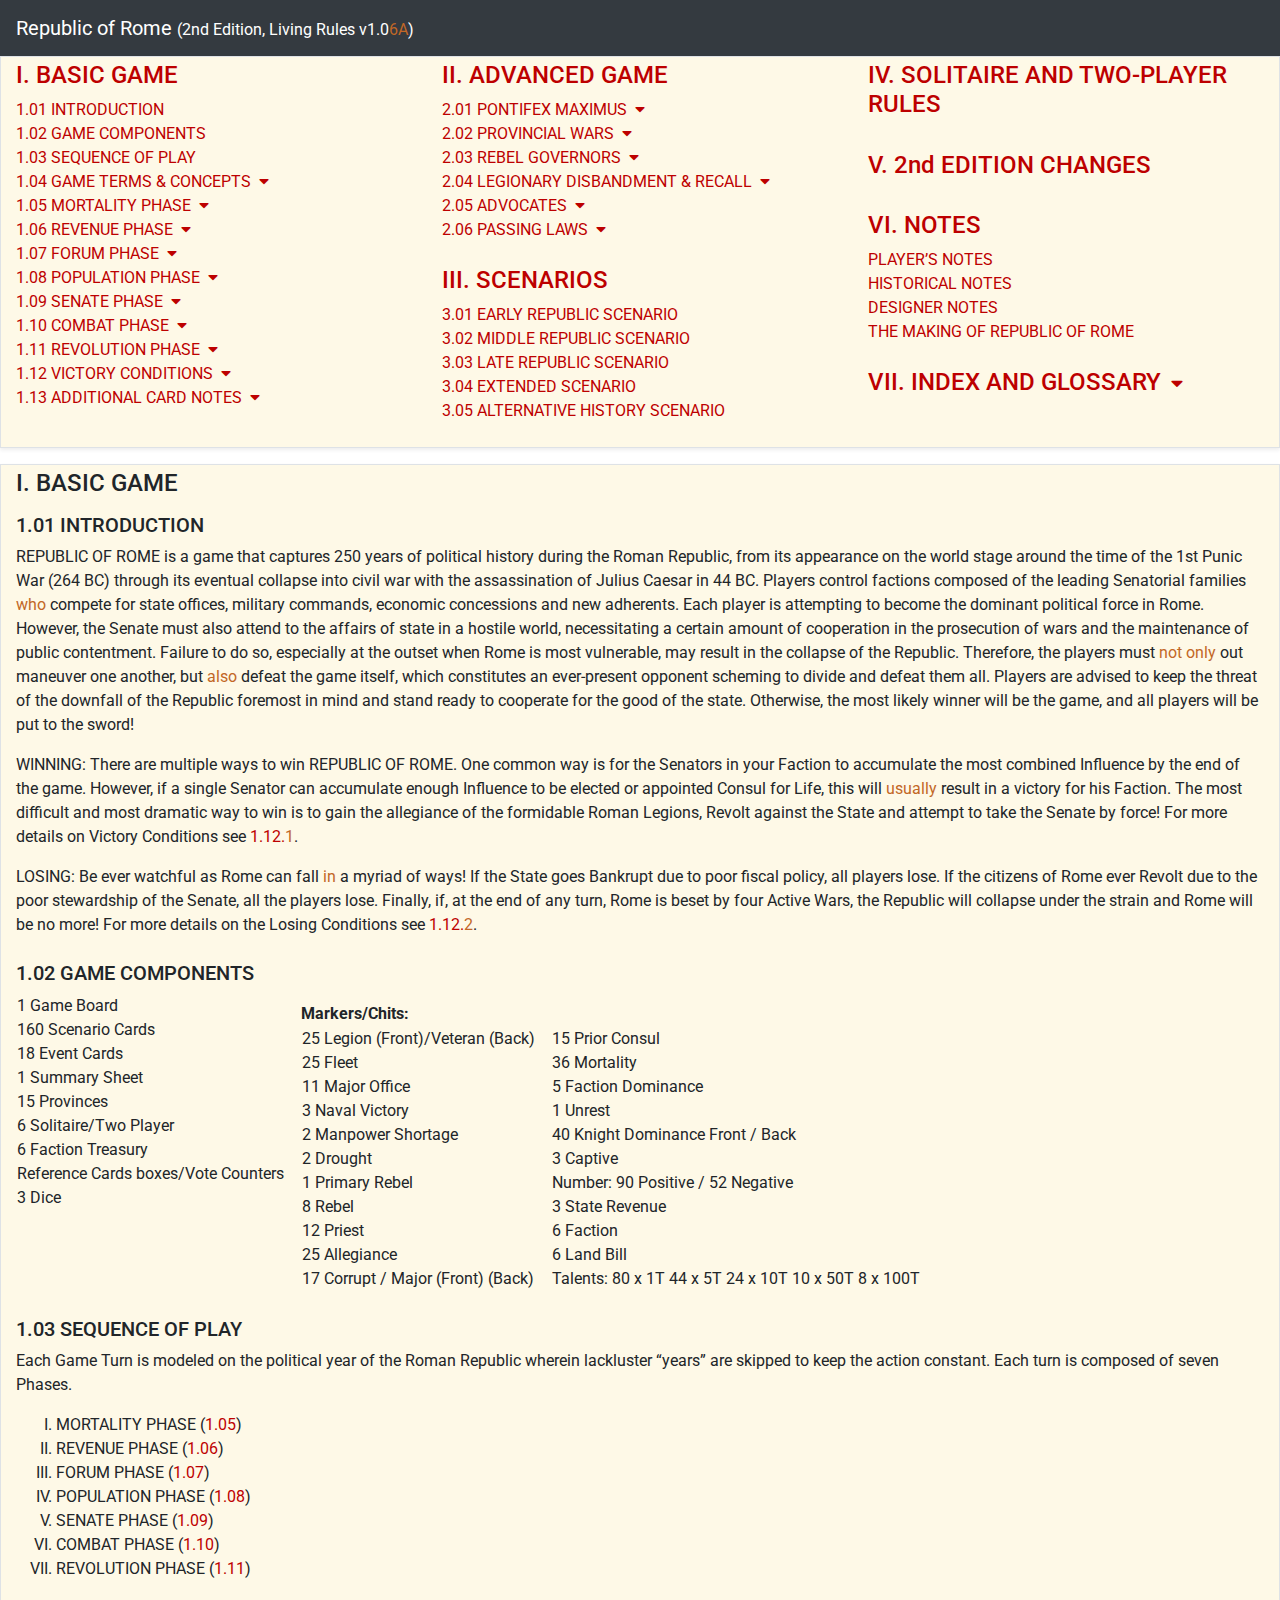
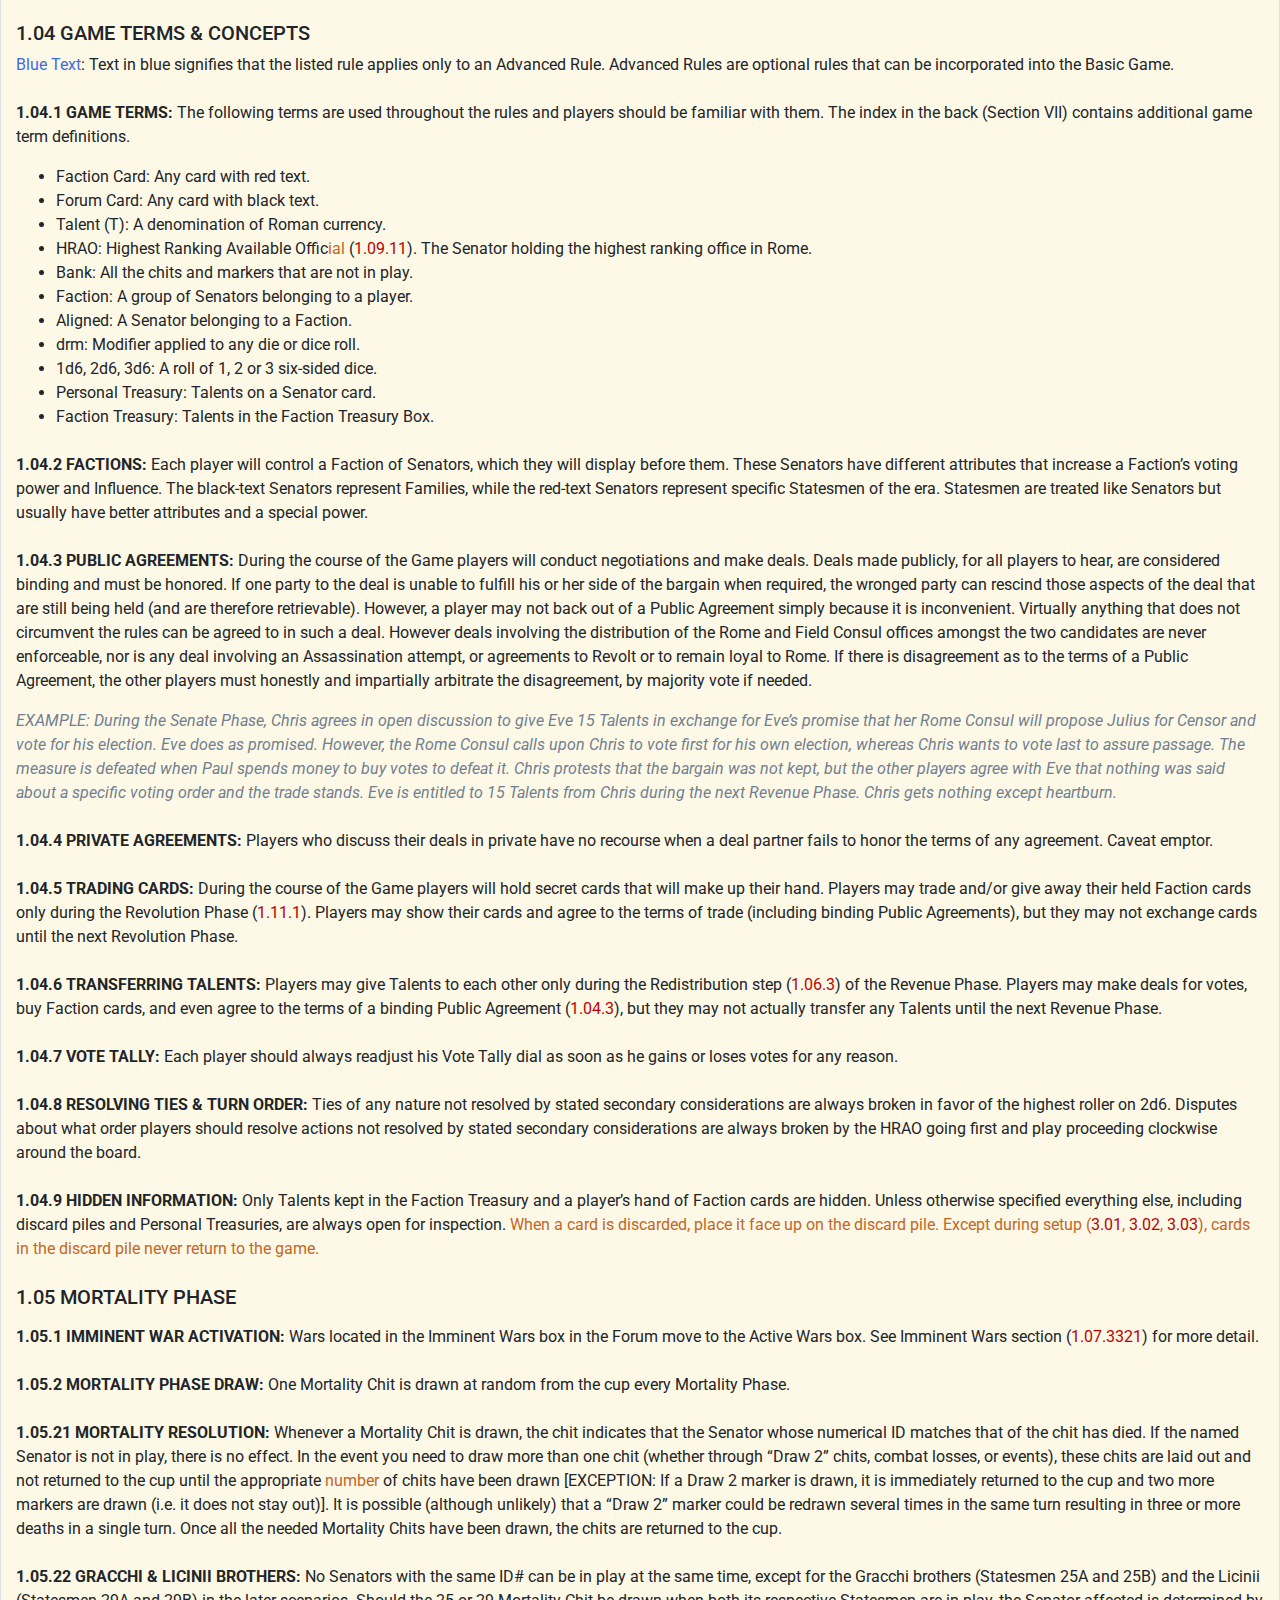
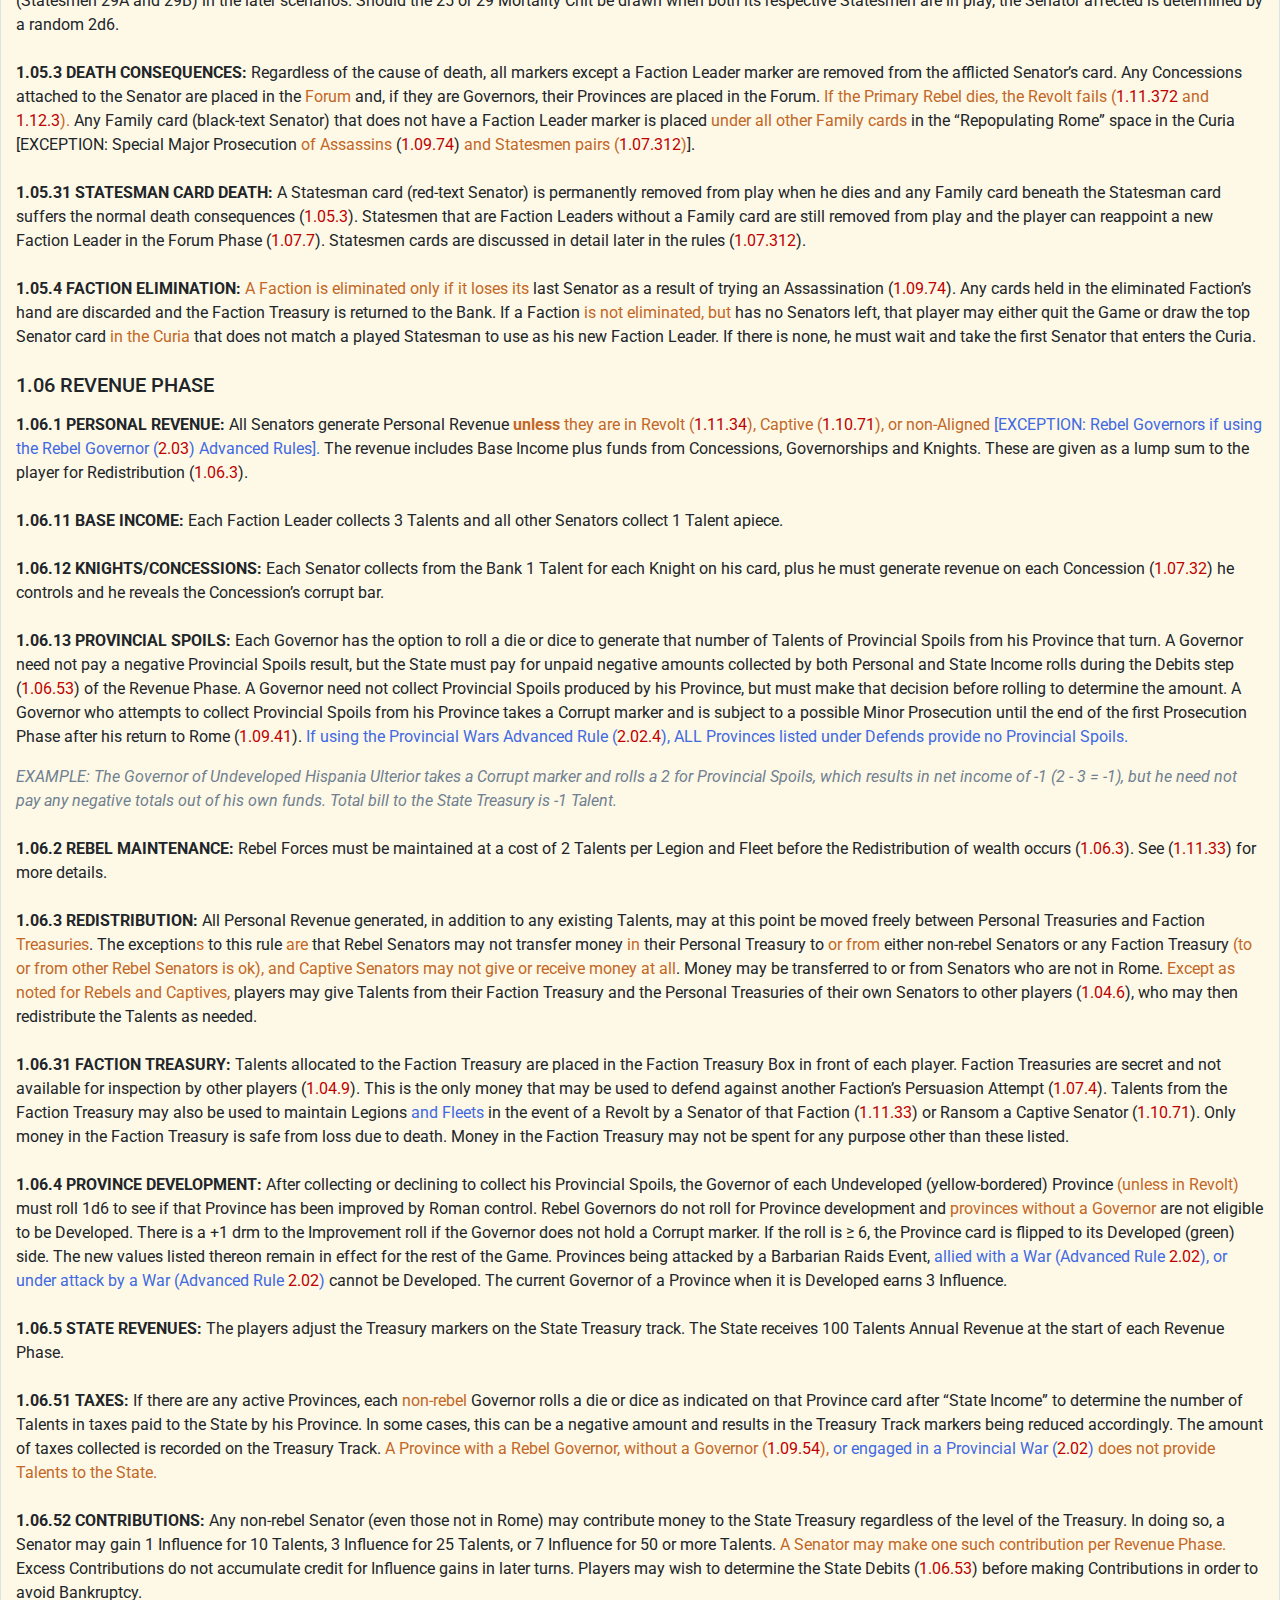
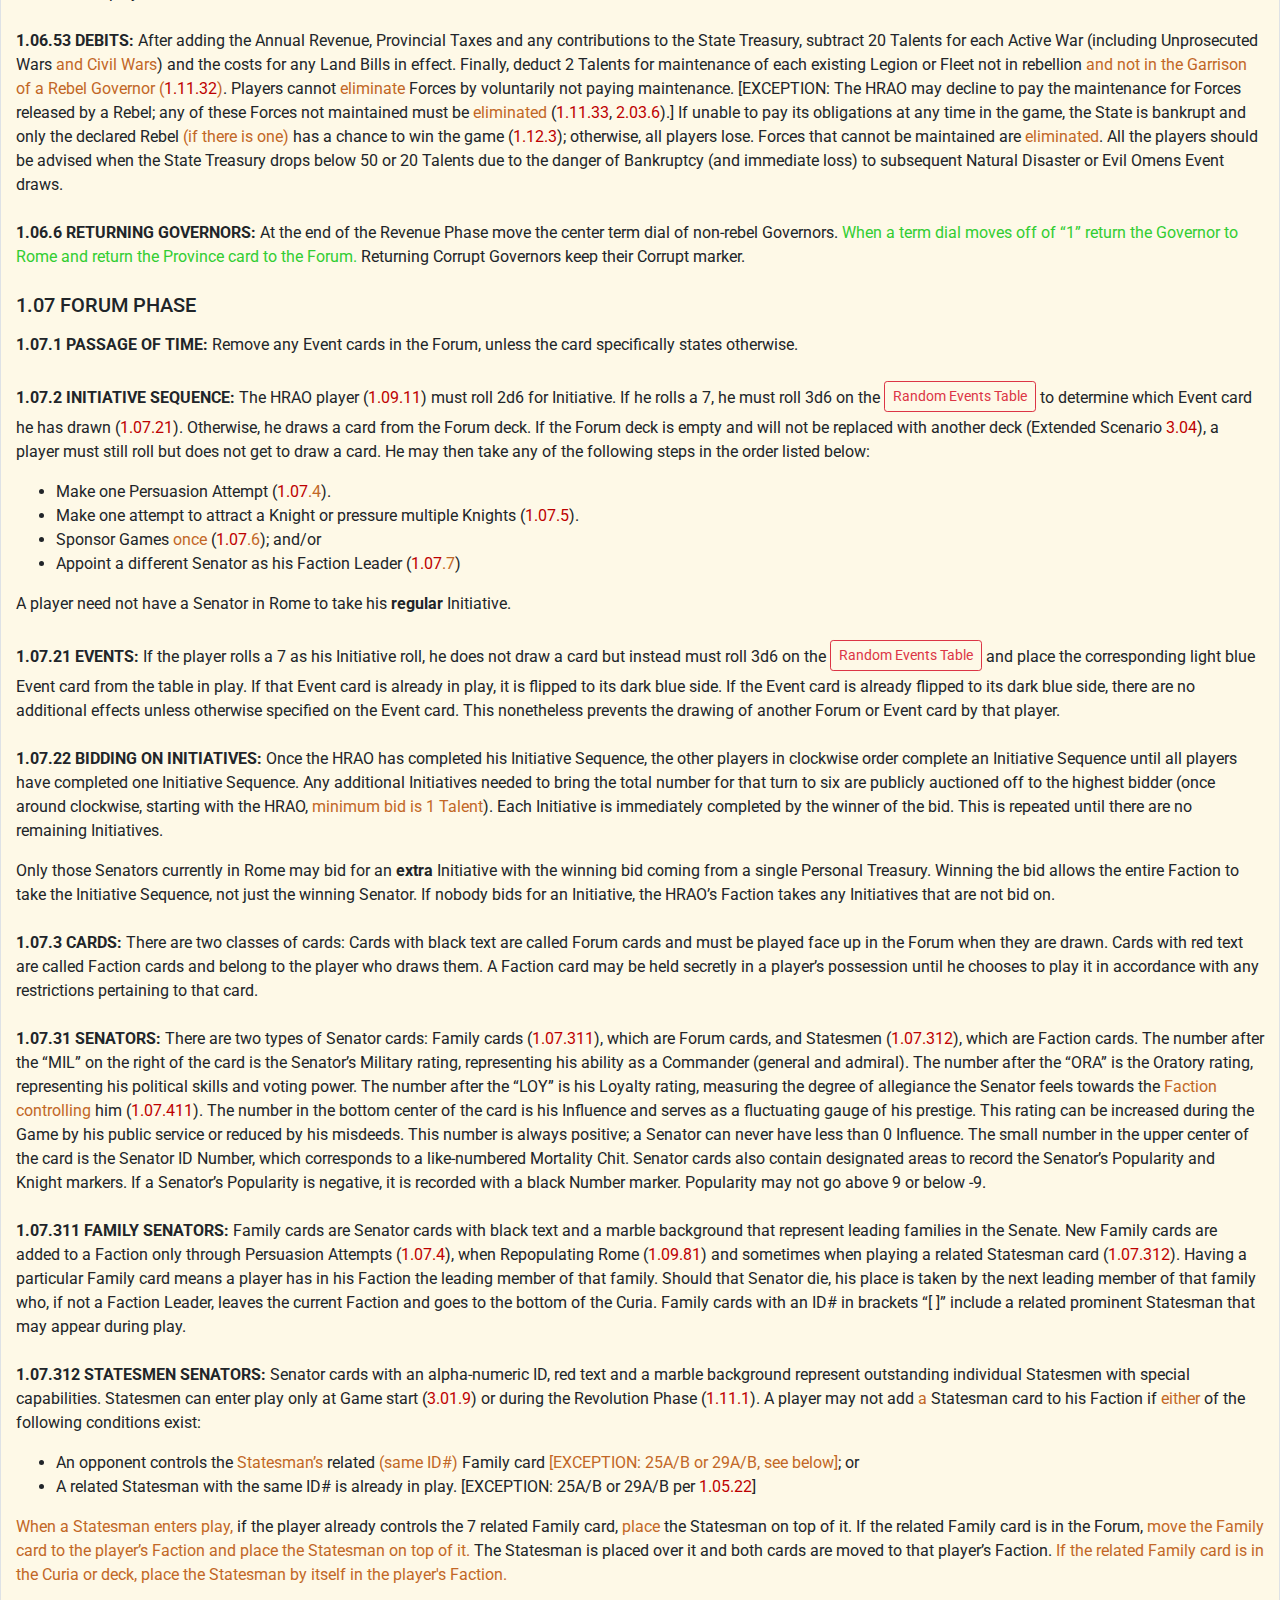
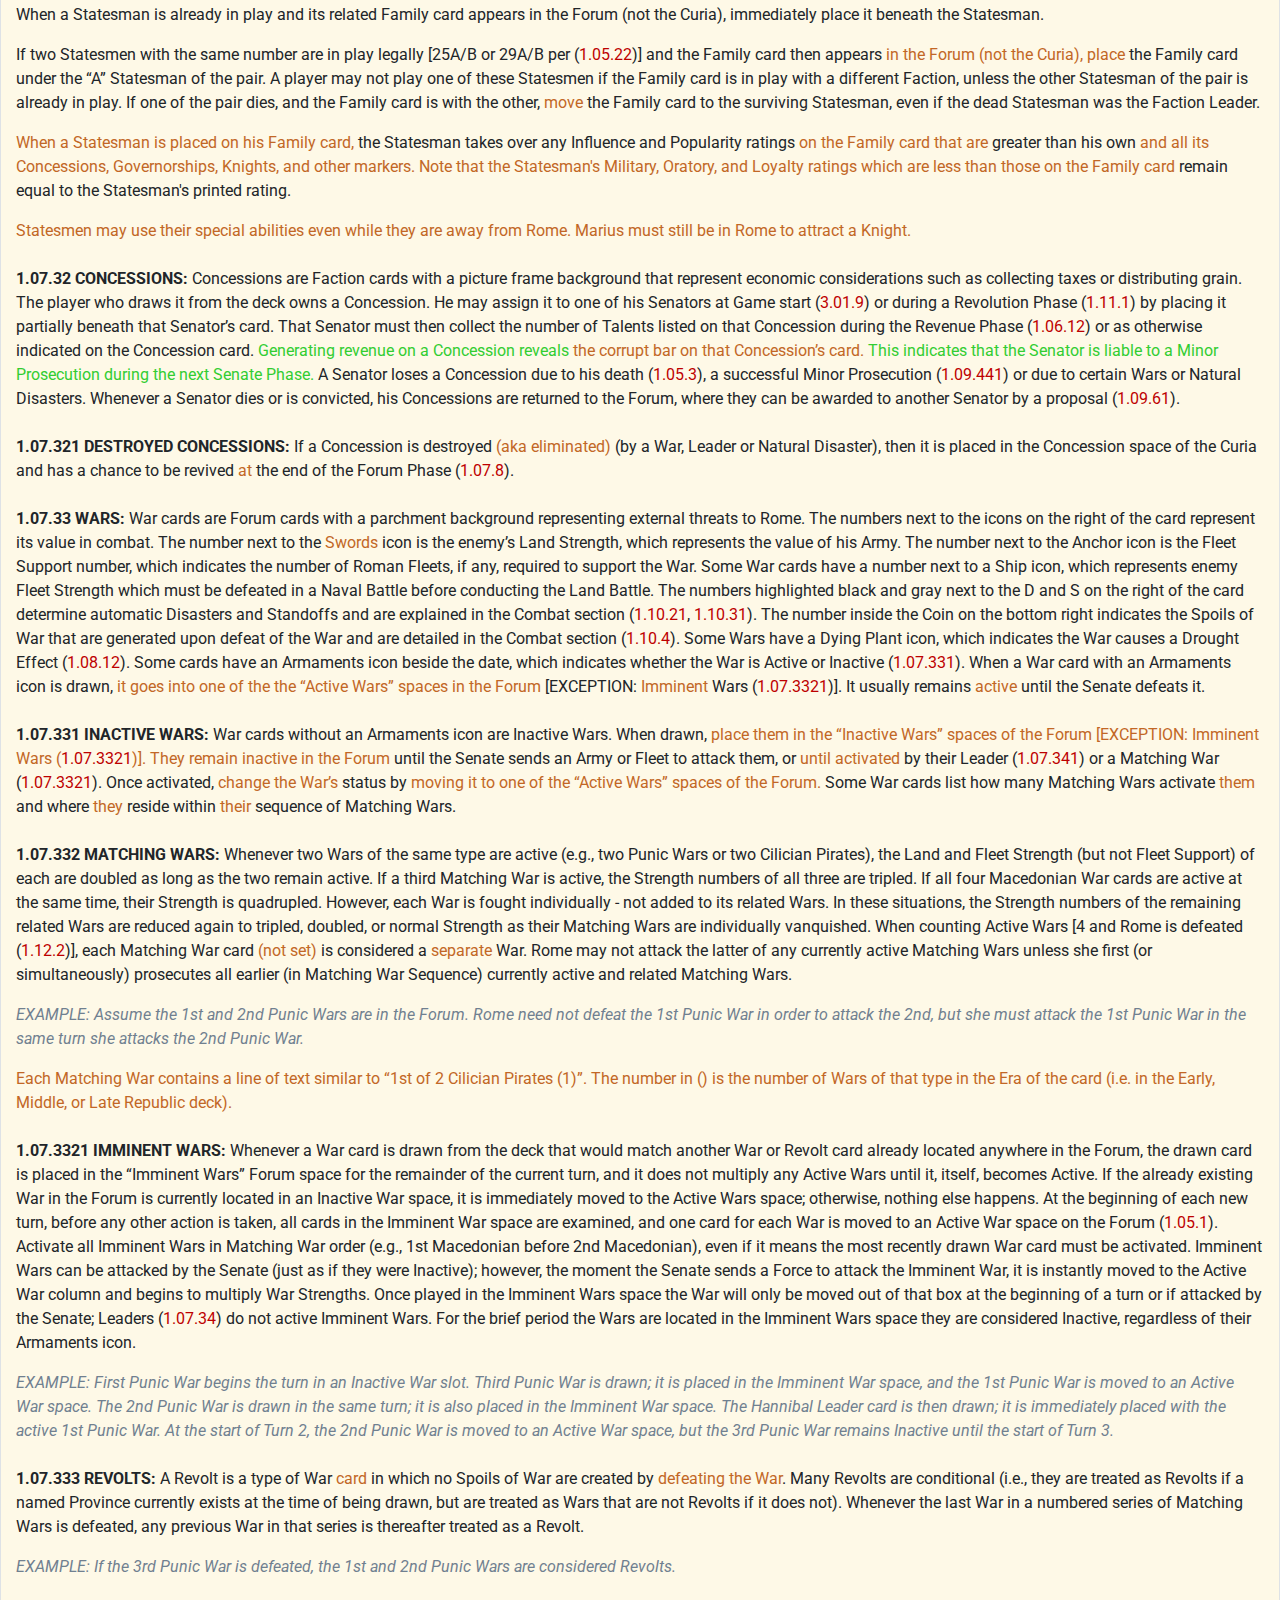
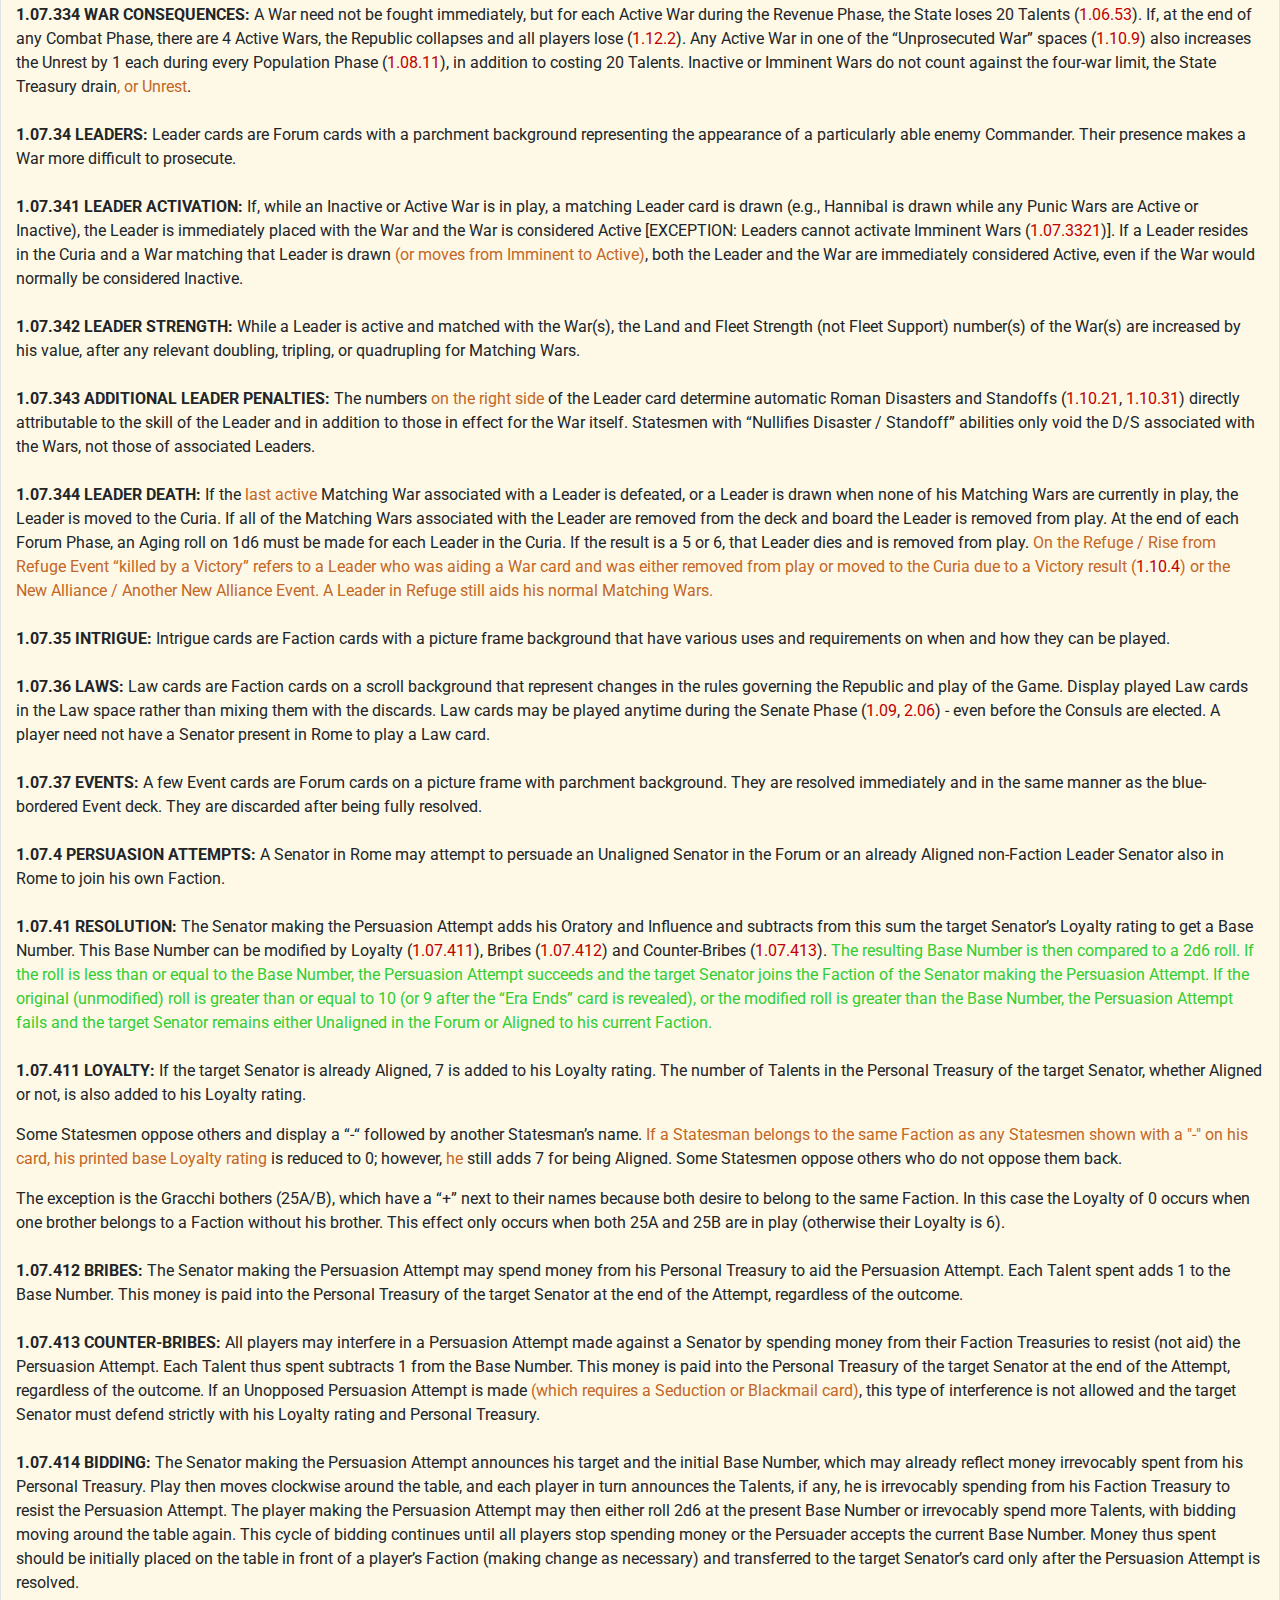
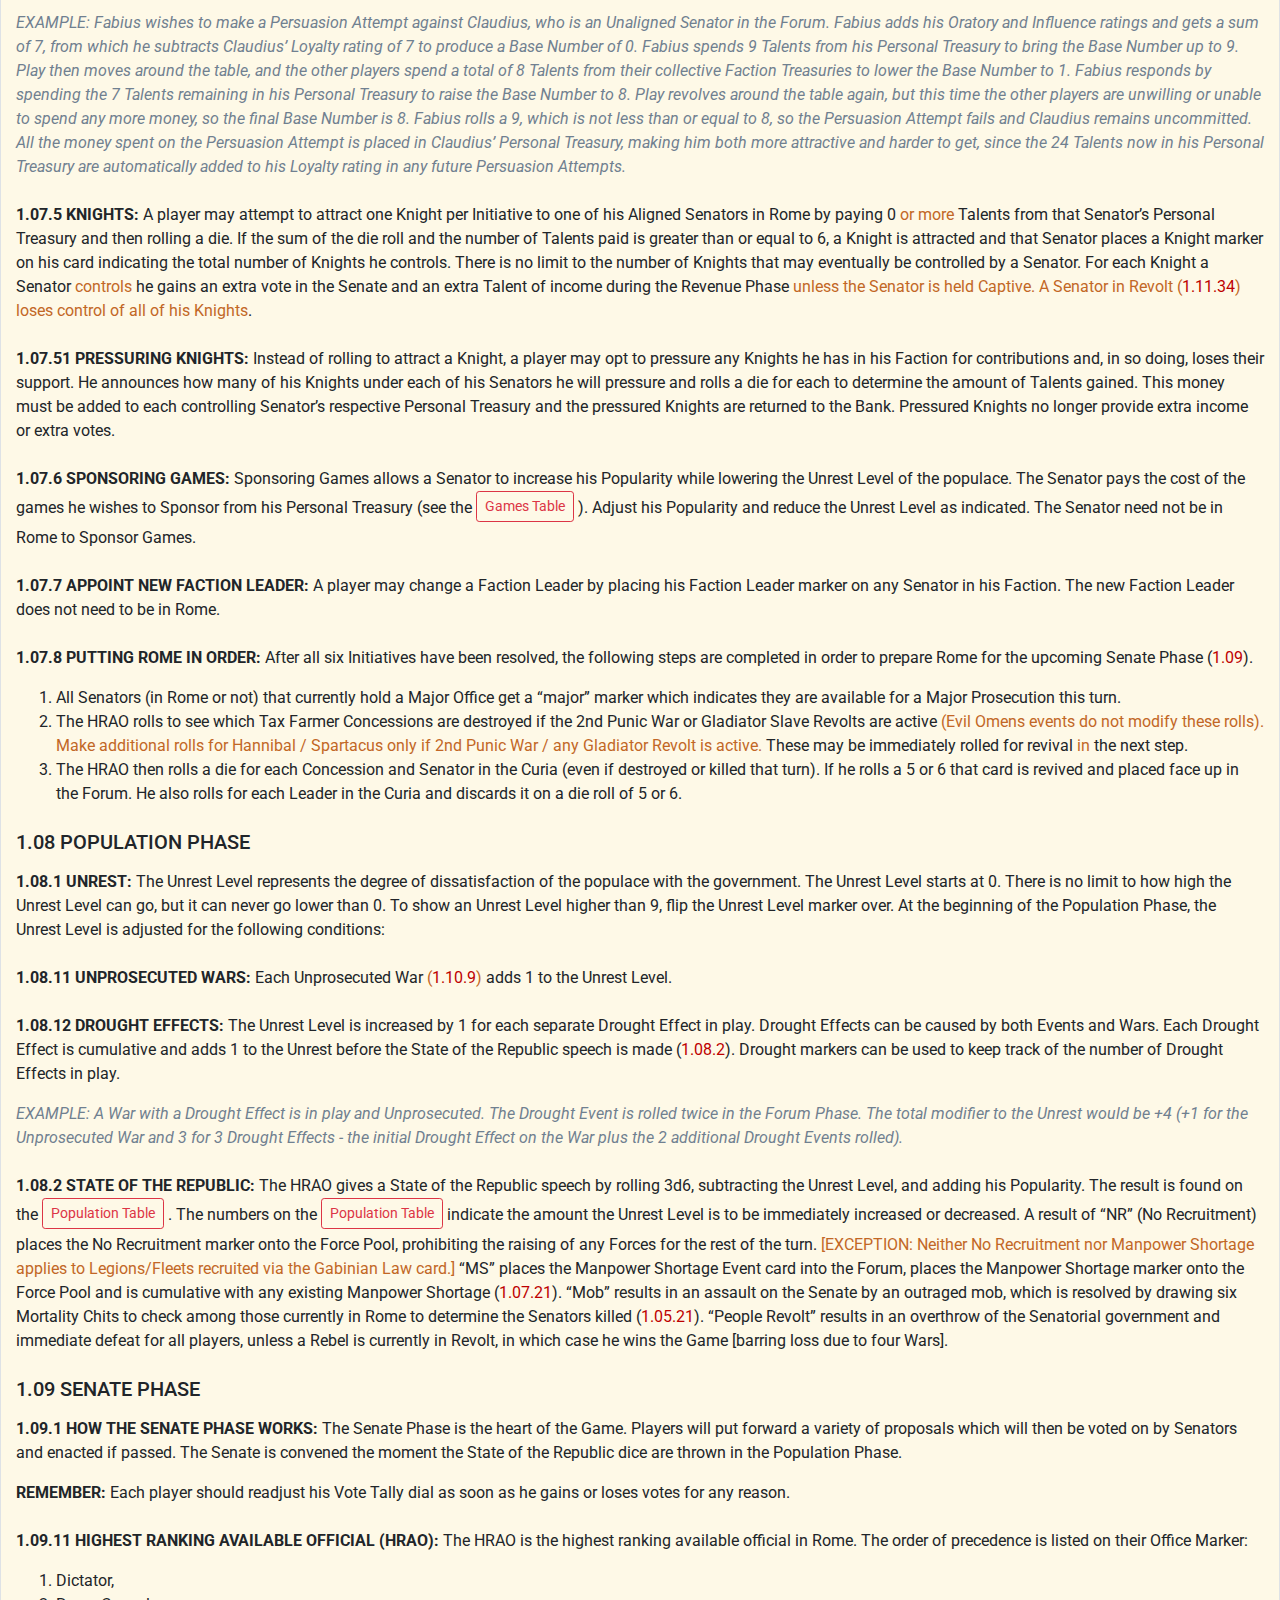
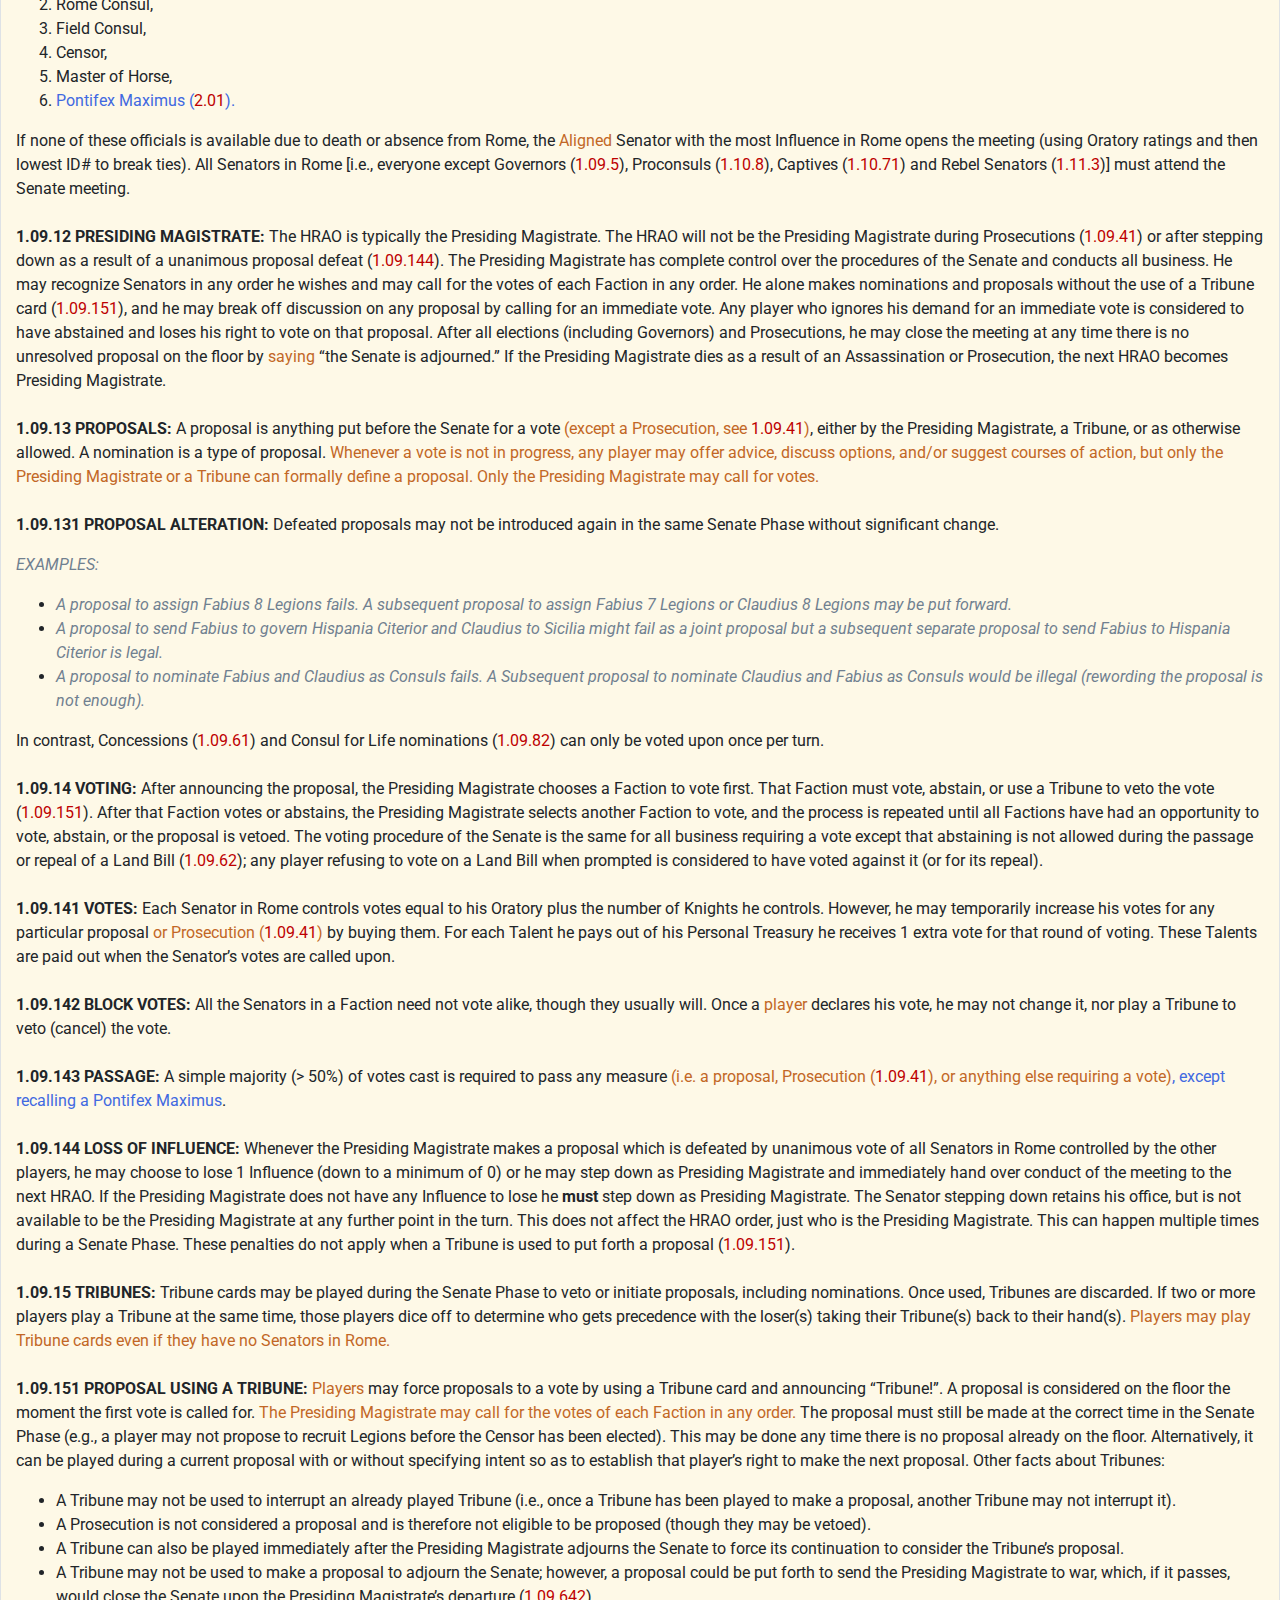
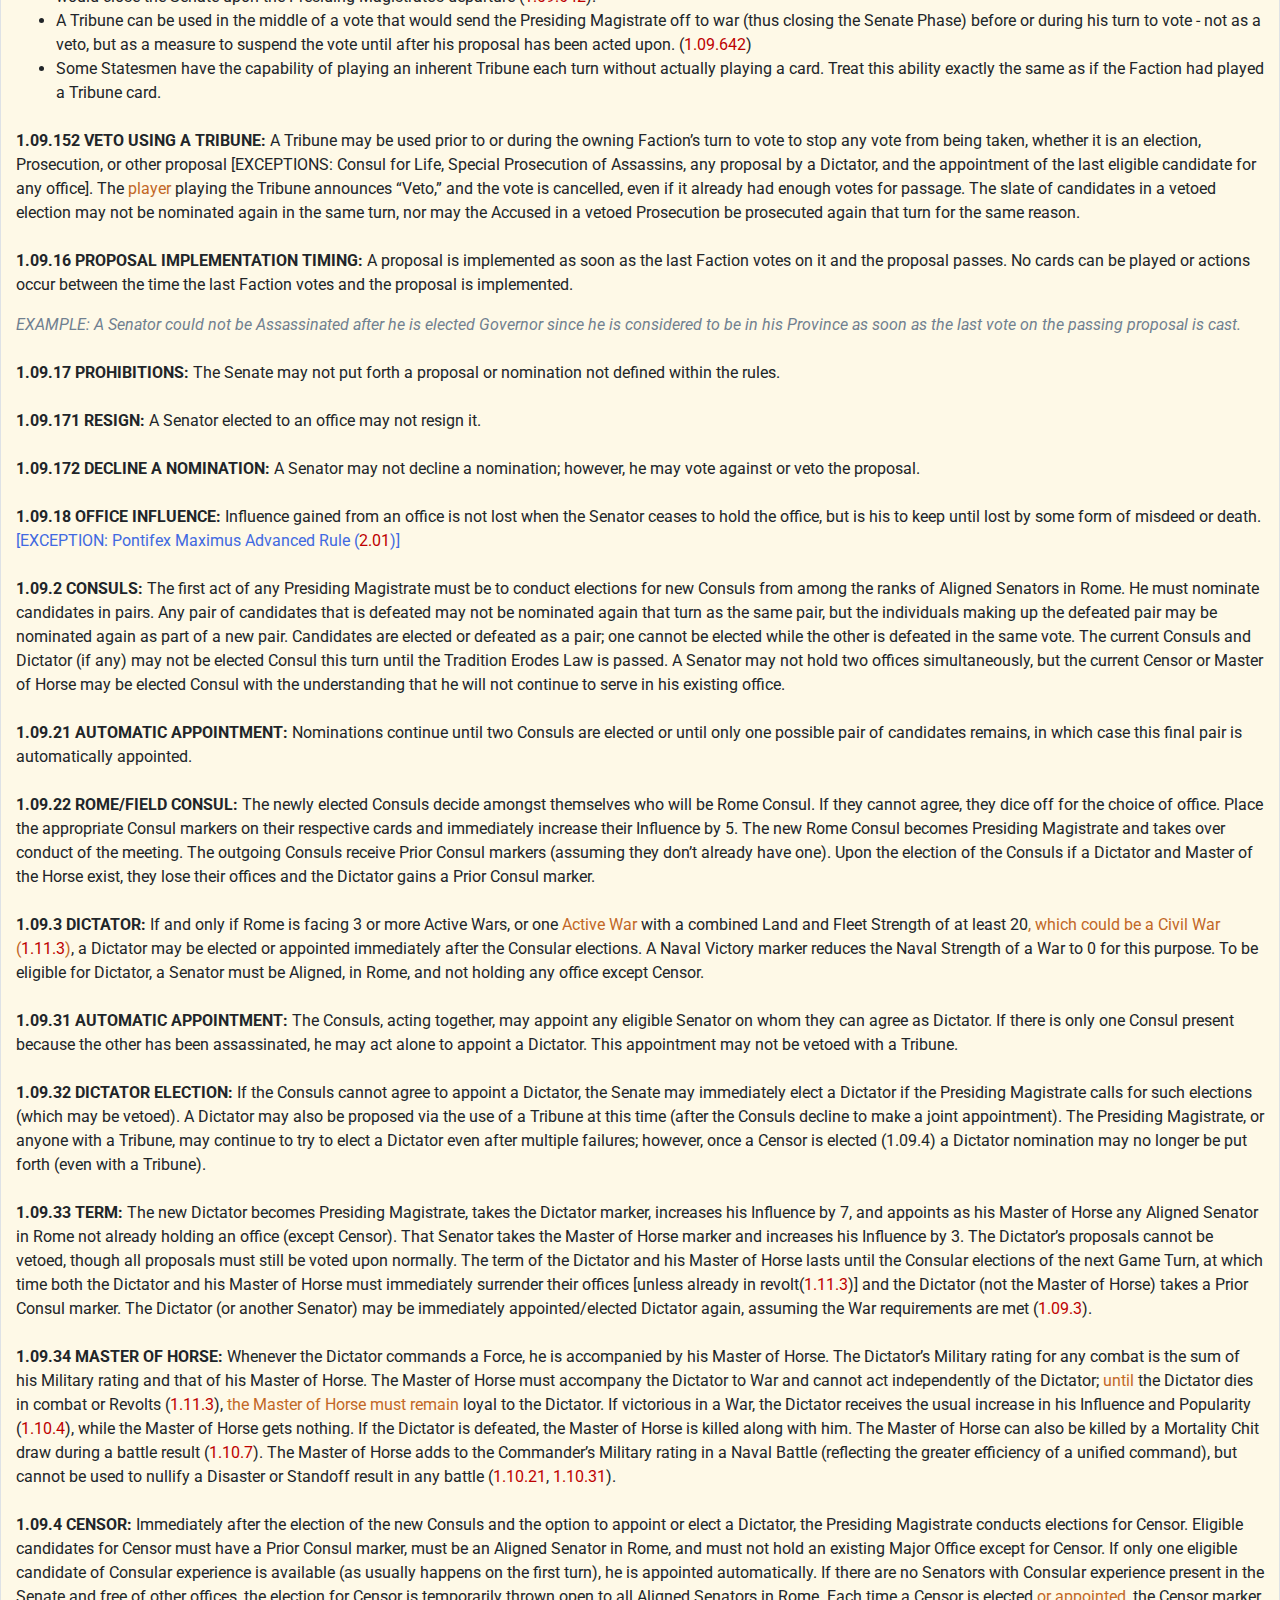
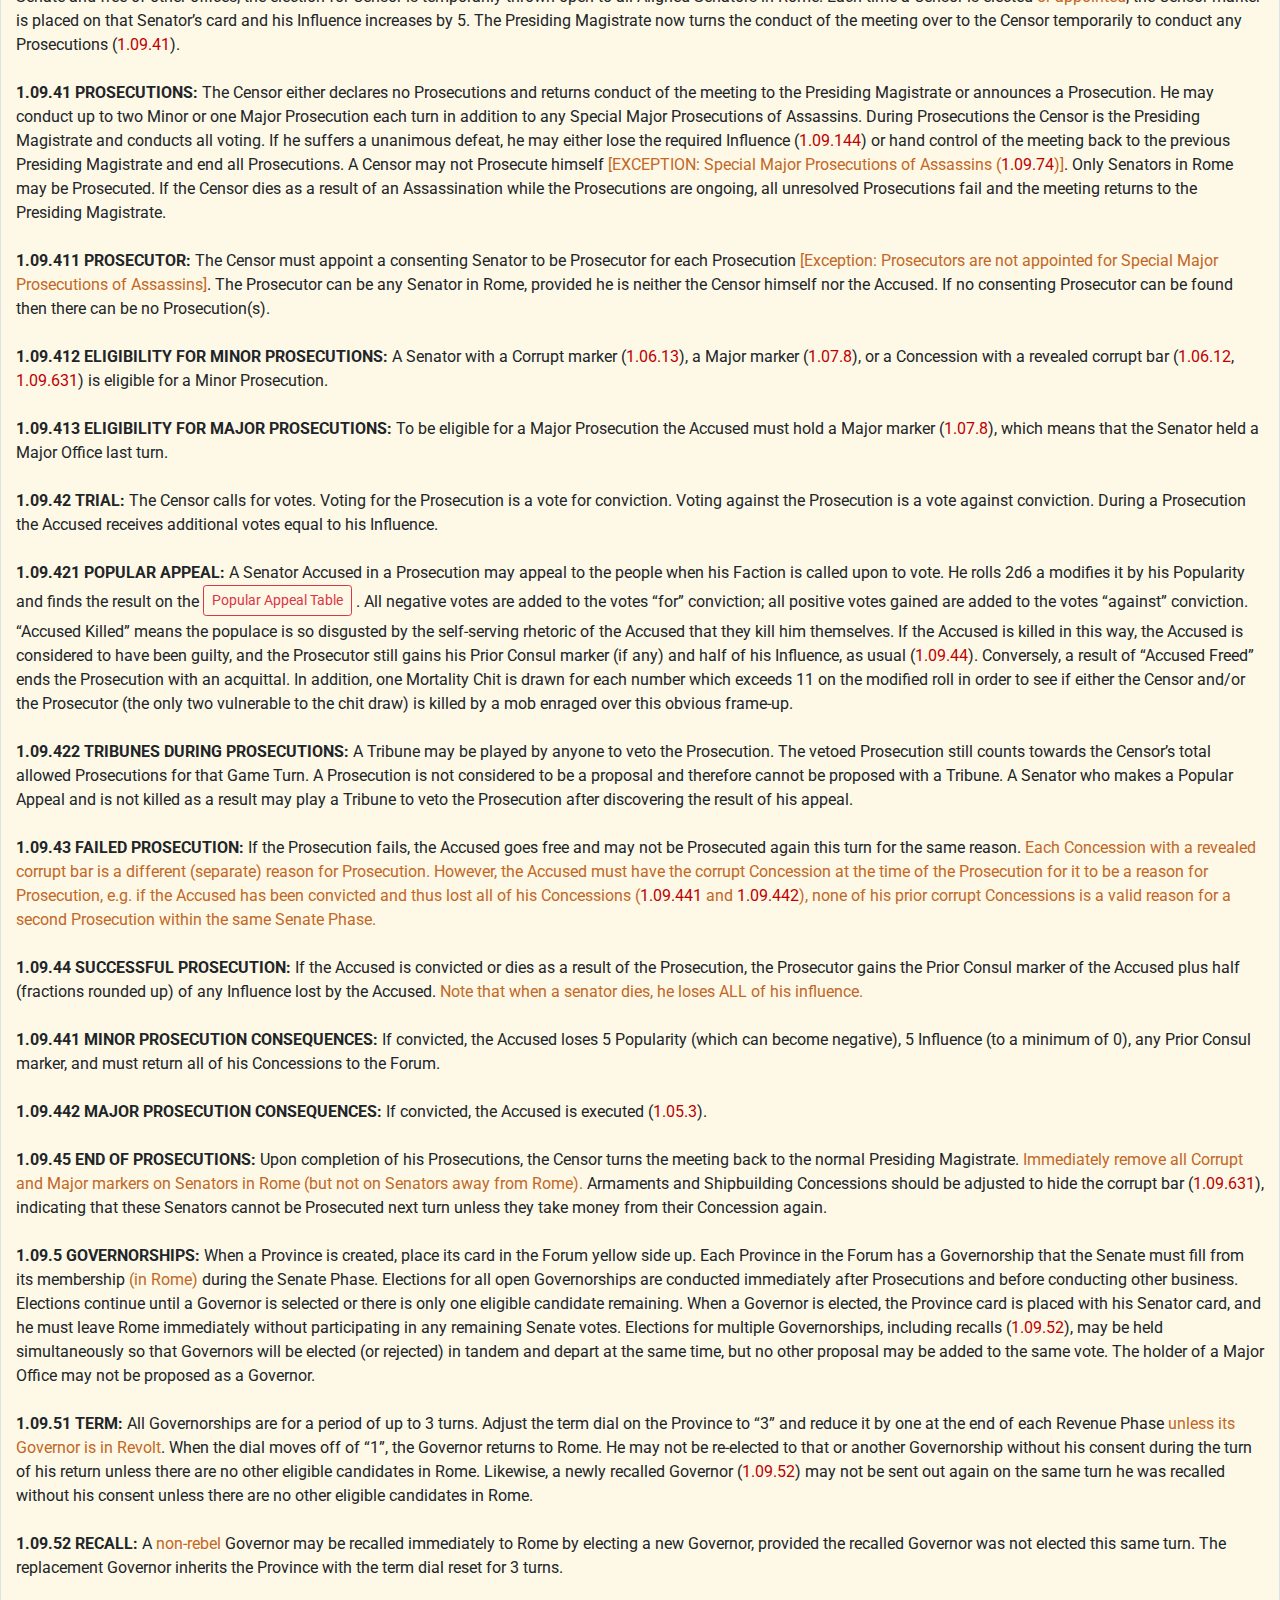
==== livingrules_v106a.html @ 1b0ee8e3 "Initial commit." ====
<!DOCTYPE html>
<html lang="en">
<head>
    <title>Republic of Rome</title>

    <meta charset="utf-8">
    <meta name="viewport" content="width=device-width, initial-scale=1">

    <!-- Bootstrap CSS -->
    <link rel="stylesheet" href="https://maxcdn.bootstrapcdn.com/bootstrap/4.5.0/css/bootstrap.min.css">

    <!-- Font Awesome -->
    <link rel="stylesheet" href="https://use.fontawesome.com/releases/v5.11.2/css/all.css" />

    <!-- Google Fonts Roboto -->
    <link rel="stylesheet" href="https://fonts.googleapis.com/css2?family=Roboto:wght@300;400;500;700&display=swap" />
 
    <!-- Custom styles -->
    <link rel="stylesheet" href="css/styles.css" />
</head>

<body>

    <!-- Back to top button -->
    <button onclick="topFunction()" id="btn-back-to-top" title="Go to top">
        <i class="fas fa-arrow-up"></i>
    </button>

	<header>
        <nav class="navbar navbar-expand-md bg-dark navbar-dark">
            <!-- Brand -->
            <a class="navbar-brand" href="#">Republic of Rome <small>(2nd Edition, Living Rules v1.0<span class="text-living">6A</span>)</small></a>
        </nav>
	</header>


	<div class="container-fluid border bg-custom mb-3 shadow-sm">
        <!--<h5 class="pt-1">Second Edition, Living Rules v1.06A</h5>-->

		<div class="row pt-1">
			<div class="col-sm-4">

                <div class="pb-4">
                    <h4><a href="#I_Basic_Game">I. BASIC GAME</a></h4>
                    <div><a href="#Rule_1.01">1.01 INTRODUCTION</a></div>
                    <div><a href="#Rule_1.02">1.02 GAME COMPONENTS</a></div>
                    <div><a href="#Rule_1.03">1.03 SEQUENCE OF PLAY</a></div>
                    <div><a href="#Rule_1.04">1.04 GAME TERMS & CONCEPTS</a>
                        <a href="#R104" data-toggle="collapse"><i class="fa fa-caret-down pl-1"></i></a>
                        <div id="R104" class="collapse">
                            <div><a href="#Rule_1.04.1" class="small pl-4">1.04.1 GAME TERMS</a></div>
                            <div><a href="#Rule_1.04.2" class="small pl-4">1.04.2 FACTIONS</a></div>
                            <div><a href="#Rule_1.04.3" class="small pl-4">1.04.3 PUBLIC AGREEMENTS</a></div>
                            <div><a href="#Rule_1.04.4" class="small pl-4">1.04.4 PRIVATE AGREEMENTS</a></div>
                            <div><a href="#Rule_1.04.5" class="small pl-4">1.04.5 TRADING CARDS</a></div>
                            <div><a href="#Rule_1.04.6" class="small pl-4">1.04.6 TRANSFERRING TALENTS</a></div>
                            <div><a href="#Rule_1.04.7" class="small pl-4">1.04.7 VOTE TALLY</a></div>
                            <div><a href="#Rule_1.04.8" class="small pl-4">1.04.8 RESOLVING TIES & TURN ORDER</a></div>
                            <div><a href="#Rule_1.04.9" class="small pl-4">1.04.9 HIDDEN INFORMATION</a></div>
                        </div>
                    </div>
                    <div><a href="#Rule_1.05">1.05 MORTALITY PHASE</a>
                        <a href="#R105" data-toggle="collapse"><i class="fa fa-caret-down pl-1"></i></a>
                        <div id="R105" class="collapse">
                            <div><a href="#Rule_1.05.1" class="small pl-4">1.05.1 IMMINENT WAR ACTIVATION</a></div>
                            <div><a href="#Rule_1.05.2" class="small pl-4">1.05.2 MORTALITY PHASE DRAW</a></div>
                            <div><a href="#Rule_1.05.3" class="small pl-4">1.05.3 DEATH CONSEQUENCES</a></div>
                            <div><a href="#Rule_1.05.4" class="small pl-4">1.05.4 FACTION ELIMINATION</a></div>
                        </div>
                    </div>
                    <div><a href="#Rule_1.06">1.06 REVENUE PHASE</a>
                        <a href="#R106" data-toggle="collapse"><i class="fa fa-caret-down pl-1"></i></a>
                        <div id="R106" class="collapse">
                            <div><a href="#Rule_1.06.1" class="small pl-4">1.06.1 PERSONAL REVENUE</a></div>
                            <div><a href="#Rule_1.06.2" class="small pl-4">1.06.2 REBEL MAINTENANCE</a></div>
                            <div><a href="#Rule_1.06.3" class="small pl-4">1.06.3 REDISTRIBUTION</a></div>
                            <div><a href="#Rule_1.06.4" class="small pl-4">1.06.4 PROVINCE DEVELOPMENT</a></div>
                            <div><a href="#Rule_1.06.5" class="small pl-4">1.06.5 STATE REVENUES</a></div>
                            <div><a href="#Rule_1.06.6" class="small pl-4">1.06.6 RETURNING GOVERNORS</a></div>
                        </div>
                    </div>
                    <div><a href="#Rule_1.07">1.07 FORUM PHASE</a>
                        <a href="#R107" data-toggle="collapse"><i class="fa fa-caret-down pl-1"></i></a>
                        <div id="R107" class="collapse">
                            <div><a href="#Rule_1.07.1" class="small pl-4">1.07.1 PASSAGE OF TIME</a></div>
                            <div><a href="#Rule_1.07.2" class="small pl-4">1.07.2 INITIATIVE SEQUENCE</a></div>
                            <div><a href="#Rule_1.07.3" class="small pl-4">1.07.3 CARDS</a></div>
                            <div><a href="#Rule_1.07.4" class="small pl-4">1.07.4 PERSUASION ATTEMPTS</a></div>
                            <div><a href="#Rule_1.07.5" class="small pl-4">1.07.5 KNIGHTS</a></div>
                            <div><a href="#Rule_1.07.6" class="small pl-4">1.07.6 SPONSORING GAMES</a></div>
                            <div><a href="#Rule_1.07.7" class="small pl-4">1.07.7 APPOINT NEW FACTION LEADER</a></div>
                            <div><a href="#Rule_1.07.8" class="small pl-4">1.07.8 PUTTING ROME IN ORDER</a></div>
                        </div>
                    </div>
                    <div><a href="#Rule_1.08">1.08 POPULATION PHASE</a>
                        <a href="#R108" data-toggle="collapse"><i class="fa fa-caret-down pl-1"></i></a>
                        <div id="R108" class="collapse">
                            <div><a href="#Rule_1.08.1" class="small pl-4">1.08.1 UNREST</a></div>
                            <div><a href="#Rule_1.08.2" class="small pl-4">1.08.2 STATE OF THE REPUBLIC</a></div>
                        </div>
                    </div>
                    <div><a href="#Rule_1.09">1.09 SENATE PHASE</a>
                        <a href="#R109" data-toggle="collapse"><i class="fa fa-caret-down pl-1"></i></a>
                        <div id="R109" class="collapse">
                            <div><a href="#Rule_1.09.1" class="small pl-4">1.09.1 HOW THE SENATE PHASE WORKS</a></div>
                            <div><a href="#Rule_1.09.2" class="small pl-4">1.09.2 CONSULS</a></div>
                            <div><a href="#Rule_1.09.3" class="small pl-4">1.09.3 DICTATOR</a></div>
                            <div><a href="#Rule_1.09.4" class="small pl-4">1.09.4 CENSOR</a></div>
                            <div><a href="#Rule_1.09.5" class="small pl-4">1.09.5 GOVERNORSHIPS</a></div>
                            <div><a href="#Rule_1.09.6" class="small pl-4">1.09.6 OTHER BUSINESS</a></div>  
                            <div><a href="#Rule_1.09.61" class="small pl-4">1.09.61 ASSIGN CONCESSIONS</a></div>
                            <div><a href="#Rule_1.09.62" class="small pl-4">1.09.62 LAND BILLS</a></div>
                            <div><a href="#Rule_1.09.7" class="small pl-4">1.09.7 ASSASINS</a></div>
                            <div><a href="#Rule_1.09.8" class="small pl-4">1.09.8 MISC SENATE RULES</a></div>
                            <div><a href="#Rule_1.09.81" class="small pl-4">1.09.81 REPOPULATING ROME</a></div>
                            <div><a href="#Rule_1.09.82" class="small pl-4">1.09.82 CONSUL FOR LIFE</a></div>
                            <div><a href="#Rule_1.09.9" class="small pl-4">1.09.9 AUTOMATIC RECALLS</a></div>
                        </div>
                    </div>
                    <div><a href="#Rule_1.10">1.10 COMBAT PHASE</a>
                        <a href="#R110" data-toggle="collapse"><i class="fa fa-caret-down pl-1"></i></a>
                        <div id="R110" class="collapse">
                            <div><a href="#Rule_1.10.1" class="small pl-4">1.10.1 WAR</a></div>
                            <div><a href="#Rule_1.10.2" class="small pl-4">1.10.2 DEFEATS</a></div>
                            <div><a href="#Rule_1.10.3" class="small pl-4">1.10.3 STALEMATES</a></div>
                            <div><a href="#Rule_1.10.4" class="small pl-4">1.10.4 VICTORY</a></div>
                            <div><a href="#Rule_1.10.5" class="small pl-4">1.10.5 VETERANS</a></div>
                            <div><a href="#Rule_1.10.6" class="small pl-4">1.10.6 TAKING LOSSES</a></div>
                            <div><a href="#Rule_1.10.7" class="small pl-4">1.10.7 COMMANDER DEATH</a></div>
                            <div><a href="#Rule_1.10.8" class="small pl-4">1.10.8 PROCONSUL</a></div>
                            <div><a href="#Rule_1.10.9" class="small pl-4">1.10.9 UNPROSECUTED WARS</a></div>
                        </div>
                    </div>
                    <div><a href="#Rule_1.11">1.11 REVOLUTION PHASE</a>
                        <a href="#R111" data-toggle="collapse"><i class="fa fa-caret-down pl-1"></i></a>
                        <div id="R111" class="collapse">
                            <div><a href="#Rule_1.11.1" class="small pl-4">1.11.1 PLAY STATESMEN/CONCESSIONS</a></div>
                            <div><a href="#Rule_1.11.2" class="small pl-4">1.11.2 EXCESS FACTION CARDS</a></div>
                            <div><a href="#Rule_1.11.3" class="small pl-4">1.11.3 DECLARATION OF CIVIL WAR</a></div>
                        </div>
                    </div>
                    <div><a href="#Rule_1.12">1.12 VICTORY CONDITIONS</a>
                        <a href="#R112" data-toggle="collapse"><i class="fa fa-caret-down pl-1"></i></a>
                        <div id="R112" class="collapse">
                            <div><a href="#Rule_1.12.1" class="small pl-4">1.12.1 WINNING</a></div>
                            <div><a href="#Rule_1.12.2" class="small pl-4">1.12.2 LOSING</a></div>
                            <div><a href="#Rule_1.12.3" class="small pl-4">1.12.3 SURVIVAL</a></div>
                        </div>
                    </div>
                    <div><a href="#Rule_1.13">1.13 ADDITIONAL CARD NOTES</a>
                        <a href="#R113" data-toggle="collapse"><i class="fa fa-caret-down pl-1"></i></a>
                        <div id="R113" class="collapse">
                            <div><a href="#Rule_1.13.1" class="small pl-4">1.13.1 VATINIAN LAW</a></div>
                            <div><a href="#Rule_1.13.2" class="small pl-4">1.13.2 INCREASED RHODIAN INVOLVEMENT</a></div>
                            <div><a href="#Rule_1.13.3" class="small pl-4">1.13.3 CN. POMPEIUS MAGNUS</a></div>
                        </div>
                    </div>
                </div>

			</div>

            <div class="col-sm-4">

                <div class="pb-4">
                    <h4><a href="#II_Advanced_Game">II. ADVANCED GAME</a></h4>
                    <div><a href="#Rule_2.01">2.01 PONTIFEX MAXIMUS</a>
                        <a href="#R201" data-toggle="collapse"><i class="fa fa-caret-down pl-1"></i></a>
                        <div id="R201" class="collapse">
                            <div><a href="#Rule_2.01.1" class="small pl-4">2.01.1 OVERVIEW</a></div>
                            <div><a href="#Rule_2.01.2" class="small pl-4">2.01.2 ELECTION</a></div>
                            <div><a href="#Rule_2.01.3" class="small pl-4">2.01.3 PRIESTHOODS</a></div>
                            <div><a href="#Rule_2.01.4" class="small pl-4">2.01.4 PONTIFEX MAXIUMS BATTLE INFLUENCE</a></div>
                            <div><a href="#Rule_2.01.5" class="small pl-4">2.01.5 VETO</a></div>
                            <div><a href="#Rule_2.01.6" class="small pl-4">2.01.6 COLLECTIONS</a></div>
                            <div><a href="#Rule_2.01.7" class="small pl-4">2.01.7 EVIL OMENS</a></div>
                            <div><a href="#Rule_2.01.8" class="small pl-4">2.01.8 RECALL</a></div>
                        </div>
                    </div>
                    <div><a href="#Rule_2.02">2.02 PROVINCIAL WARS</a>
                        <a href="#R202" data-toggle="collapse"><i class="fa fa-caret-down pl-1"></i></a>
                        <div id="R202" class="collapse">
                            <div><a href="#Rule_2.02.1" class="small pl-4">2.02.1 OVERVIEW</a></div>
                            <div><a href="#Rule_2.02.2" class="small pl-4">2.02.2 TAXES</a></div>
                            <div><a href="#Rule_2.02.3" class="small pl-4">2.02.3 FORCES</a></div>
                            <div><a href="#Rule_2.02.4" class="small pl-4">2.02.4 PROVINCIAL WARS</a></div>
                        </div>
                    </div>
                    <div><a href="#Rule_2.03">2.03 REBEL GOVERNORS</a>
                        <a href="#R203" data-toggle="collapse"><i class="fa fa-caret-down pl-1"></i></a>
                        <div id="R203" class="collapse">
                            <div><a href="#Rule_2.03.1" class="small pl-4">2.03.1 OVERVIEW</a></div>
                            <div><a href="#Rule_2.03.2" class="small pl-4">2.03.2 REBEL GOVERNOR DECLARATION</a></div>
                            <div><a href="#Rule_2.03.3" class="small pl-4">2.03.3 REBEL PROVINCIAL STRENGTH</a></div>
                            <div><a href="#Rule_2.03.4" class="small pl-4">2.03.4 REBEL PROVINCE EXCEPTIONS</a></div>
                            <div><a href="#Rule_2.03.5" class="small pl-4">2.03.5 REBEL GOVERNOR INCOME</a></div>
                            <div><a href="#Rule_2.03.6" class="small pl-4">2.03.6 REBEL PROVINCIAL MAINTENANCE</a></div>
                            <div><a href="#Rule_2.03.7" class="small pl-4">2.03.7 MARCHING ON ROME</a></div>
                            <div><a href="#Rule_2.03.8" class="small pl-4">2.03.8 STAYING IN THE PROVINCE</a></div>
                            <div><a href="#Rule_2.03.9" class="small pl-4">2.03.9 RESOLUTION</a></div>
                        </div>
                    </div>
                    <div><a href="#Rule_2.04">2.04 LEGIONARY DISBANDMENT & RECALL</a>
                        <a href="#R204" data-toggle="collapse"><i class="fa fa-caret-down pl-1"></i></a>
                        <div id="R204" class="collapse">
                            <div><a href="#Rule_2.04.1" class="small pl-4">2.04.1 OVERVIEW</a></div>
                            <div><a href="#Rule_2.04.2" class="small pl-4">2.04.2 DISBANDMENT</a></div>
                            <div><a href="#Rule_2.04.3" class="small pl-4">2.04.3 RECALL</a></div>
                        </div>
                    </div>
                    <div><a href="#Rule_2.05">2.05 ADVOCATES</a>
                        <a href="#R205" data-toggle="collapse"><i class="fa fa-caret-down pl-1"></i></a>
                        <div id="R205" class="collapse">
                            <div><a href="#Rule_2.05.1" class="small pl-4">2.05.1 OVERVIEW</a></div>
                            <div><a href="#Rule_2.05.2" class="small pl-4">2.05.2 APPOINTING AN ADVOCATE</a></div>
                            <div><a href="#Rule_2.05.3" class="small pl-4">2.05.3 TRIAL VOTES</a></div>
                            <div><a href="#Rule_2.05.4" class="small pl-4">2.05.4 POPULAR APPEAL</a></div>
                            <div><a href="#Rule_2.05.5" class="small pl-4">2.05.5 GUILTY</a></div>
                            <div><a href="#Rule_2.05.6" class="small pl-4">2.05.6 INNOCENT</a></div>
                        </div>
                    </div>
                    <div><a href="#Rule_2.06">2.06 PASSING LAWS</a>
                        <a href="#R206" data-toggle="collapse"><i class="fa fa-caret-down pl-1"></i></a>
                        <div id="R206" class="collapse">
                            <div><a href="#Rule_2.06.1" class="small pl-4">2.06.1 PASSING LAWS</a></div>
                            <div><a href="#Rule_2.06.2" class="small pl-4">2.06.2 ENACTING LAWS</a></div>
                            <div><a href="#Rule_2.06.3" class="small pl-4">2.06.3 REWARDS FOR ENACTING</a></div>
                            <div><a href="#Rule_2.06.4" class="small pl-4">2.06.4 DISCARD PROHIBITION</a></div>
                        </div>
                    </div>
                </div>

                <div class="pb-4">
                    <h4><a href="#III_Scenarios">III. SCENARIOS</a></h4>
                    <div><a href="#Rule_3.01">3.01 EARLY REPUBLIC SCENARIO</a></div>
                    <div><a href="#Rule_3.02">3.02 MIDDLE REPUBLIC SCENARIO</a></div>
                    <div><a href="#Rule_3.03">3.03 LATE REPUBLIC SCENARIO</a></div>
                    <div><a href="#Rule_3.04">3.04 EXTENDED SCENARIO</a></div>
                    <div><a href="#Rule_3.05">3.05 ALTERNATIVE HISTORY SCENARIO</a></div>
                </div>

			</div>

            <div class="col-sm-4">

                <div class="pb-4">
                    <h4><a href="#IV_Solitaire_And_TwoPlayer_Rules">IV. SOLITAIRE AND TWO-PLAYER RULES</a></h4>
                </div>

                <div class="pb-4">
                    <h4><a href="#V_2nd_Edition_Changes">V. 2nd EDITION CHANGES</a></h4>
                </div>
                
                <div class="pb-4">
                    <h4><a href="#VI_Notes">VI. NOTES</a></h4>
                    <div><a href="#Players_Notes">PLAYER’S NOTES</a></div>
                    <div><a href="#Historical_Notes">HISTORICAL NOTES</a></div>
                    <div><a href="#Designer_Notes">DESIGNER NOTES</a></div>
                    <div><a href="#The_Making_of_Republic_of_Rome">THE MAKING OF REPUBLIC OF ROME</a></div>
                </div>
                
                <div class="pb-4">
                    <h4><a href="#VII_Index_and_Glossary">VII. INDEX AND GLOSSARY</a>
                        <a href="#IG" data-toggle="collapse"><i class="fa fa-caret-down pl-1 small"></i></a>
                    </h4>
                    <div id="IG" class="collapse">
                        <table>
                            <tr>
                                <td><div><a href="#Glossary_A" class="pl-4">A</a></div></td>
                                <td><div><a href="#Glossary_B" class="pl-4">B</a></div></td>
                                <td><div><a href="#Glossary_C" class="pl-4">C</a></div></td>
                                <td><div><a href="#Glossary_D" class="pl-4">D</a></div></td>
                                <td><div><a href="#Glossary_E" class="pl-4">E</a></div></td>
                                <td><div><a href="#Glossary_F" class="pl-4">F</a></div></td>
                                <td><div><a href="#Glossary_G" class="pl-4">G</a></div></td>
                            </tr>
                            <tr>
                                <td><div><a href="#Glossary_H" class="pl-4">H</a></div></td>
                                <td><div><a href="#Glossary_I" class="pl-4">I</a></div></td>
                                <td><div><a href="#Glossary_K" class="pl-4">K</a></div></td>
                                <td><div><a href="#Glossary_L" class="pl-4">L</a></div></td>
                                <td><div><a href="#Glossary_M" class="pl-4">M</a></div></td>
                                <td><div><a href="#Glossary_N" class="pl-4">N</a></div></td>
                                <td><div><a href="#Glossary_O" class="pl-4">O</a></div></td>
                            </tr>
                            <tr>
                                <td><div><a href="#Glossary_P" class="pl-4">P</a></div></td>
                                <td><div><a href="#Glossary_R" class="pl-4">R</a></div></td>
                                <td><div><a href="#Glossary_S" class="pl-4">S</a></div></td>
                                <td><div><a href="#Glossary_T" class="pl-4">T</a></div></td>
                                <td><div><a href="#Glossary_U" class="pl-4">U</a></div></td>
                                <td><div><a href="#Glossary_V" class="pl-4">V</a></div></td>
                                <td><div><a href="#Glossary_W" class="pl-4">W</a></div></td>
                            </tr>
                        </table>

                        
                    </div>
                </div>

			</div>

		</div>
	</div>



	<div class="container-fluid border bg-custom mb-3 shadow-sm">
        
		<div class="row pt-1 pb-2">

            <div class="col-md-12 pb-2"><h4><a id="I_Basic_Game">I. BASIC GAME</a></h4></div>

            <div class="col-md-12 pb-2"><h5><a id="Rule_1.01">1.01 INTRODUCTION</a></h5>
                <p>
                REPUBLIC OF ROME is a game that captures 250 years of political history during the Roman Republic, from its appearance on the world stage 
                around the time of the 1st Punic War (264 BC) through its eventual collapse into civil war with the assassination of Julius Caesar in 44 BC. Players 
                control factions composed of the leading Senatorial families <span class="text-living">who</span> compete for state offices, military commands, economic concessions and 
                new adherents. Each player is attempting to become the dominant political force in Rome. However, the Senate must also attend to the affairs of 
                state in a hostile world, necessitating a certain amount of cooperation in the prosecution of wars and the maintenance of public contentment. 
                Failure to do so, especially at the outset when Rome is most vulnerable, may result in the collapse of the Republic. Therefore, the players 
                must <span class="text-living">not only</span> out maneuver one another, but <span class="text-living">also</span> defeat the game itself, which constitutes an ever-present opponent scheming to divide 
                and defeat them all. Players are advised to keep the threat of the downfall of the Republic foremost in mind and stand ready to cooperate for the 
                good of the state. Otherwise, the most likely winner will be the game, and all players will be put to the sword!
                </p>
                <p>
                WINNING: There are multiple ways to win REPUBLIC OF ROME. One common way is for the Senators in your Faction to accumulate the most 
                combined Influence by the end of the game. However, if a single Senator can accumulate enough Influence to be elected or appointed Consul 
                for Life, this will <span class="text-living">usually</span> result in a victory for his Faction. The most difficult and most dramatic way to win is to gain the allegiance of the 
                formidable Roman Legions, Revolt against the State and attempt to take the Senate by force! For more details on Victory Conditions see <a href="#Rule_1.12.1">1.12.<span class="text-living">1</span></a>.
                </p>
                <p>
                LOSING: Be ever watchful as Rome can fall <span class="text-living">in</span> a myriad of ways! If the State goes Bankrupt due to poor fiscal policy, all players lose. If the 
                citizens of Rome ever Revolt due to the poor stewardship of the Senate, all the players lose. Finally, if, at the end of any turn, Rome is beset by 
                four Active Wars, the Republic will collapse under the strain and Rome will be no more! For more details on the Losing Conditions see <a href="#Rule_1.12.2">1.12.<span class="text-living">2</span></a>.
                </p>
            </div>


            <div class="col-md-12 pb-4"><h5><a id="Rule_1.02">1.02 GAME COMPONENTS</a></h5>

                <table>
                    <tr>
                        <td class="align-top pr-3">                
                            <div>1 Game Board</div>
                            <div>160 Scenario Cards</div>
                            <div>18 Event Cards</div>
                            <div>1 Summary Sheet</div> 
                            <div>15 Provinces</div>
                            <div>6 Solitaire/Two Player</div> 
                            <div>6 Faction Treasury</div>
                            <div>Reference Cards boxes/Vote Counters</div> 
                            <div>3 Dice</div>
                        </td>
                        <td>
                            <div class="pt-2"><strong>Markers/Chits:</strong></div>
                            <table>
                                <tr>
                                    <td class="align-top pr-3">
                                        <div>25 Legion (Front)/Veteran (Back)</div> 
                                        <div>25 Fleet</div>
                                        <div>11 Major Office</div>
                                        <div>3 Naval Victory</div>
                                        <div>2 Manpower Shortage</div>
                                        <div>2 Drought</div>
                                        <div>1 Primary Rebel</div> 
                                        <div>8 Rebel</div>
                                        <div>12 Priest</div>
                                        <div>25 Allegiance</div>
                                        <div>17 Corrupt / Major (Front) (Back)</div>
                                    </td>
                                    <td class="align-top">
                                        <div>15 Prior Consul</div>
                                        <div>36 Mortality</div>
                                        <div>5 Faction Dominance</div> 
                                        <div>1 Unrest</div>
                                        <div>40 Knight Dominance Front / Back</div> 
                                        <div>3 Captive</div>
                                        <div>Number: 90 Positive / 52 Negative</div> 
                                        <div>3 State Revenue</div>
                                        <div>6 Faction</div>
                                        <div>6 Land Bill</div>
                                        <div>Talents: 80 x 1T 44 x 5T 24 x 10T 10 x 50T 8 x 100T</div>
                                    </td>
                                </tr>
                            </table>
                        </td>
                    </tr>
                </table>



            </div>

            
            <div class="col-md-12 pb-4"><h5><a id="Rule_1.03">1.03 SEQUENCE OF PLAY</a></h5>
                <p>
                Each Game Turn is modeled on the political year of the Roman 
                Republic wherein lackluster “years” are skipped to keep the action 
                constant. Each turn is composed of seven Phases.
                </p>

                <ol style="list-style-type: upper-roman;">
                    <li>MORTALITY PHASE (<a href="#Rule_1.05">1.05</a>)</li>
                    <li>REVENUE PHASE (<a href="#Rule_1.06">1.06</a>)</li>
                    <li>FORUM PHASE (<a href="#Rule_1.07">1.07</a>)</li>
                    <li>POPULATION PHASE (<a href="#Rule_1.08">1.08</a>)</li>
                    <li>SENATE PHASE (<a href="#Rule_1.09">1.09</a>)</li>
                    <li>COMBAT PHASE (<a href="#Rule_1.10">1.10</a>)</li>
                    <li>REVOLUTION PHASE (<a href="#Rule_1.11">1.11</a>)</li>
                </ol>

            </div>
            
            <div class="col-md-12 pb-2">
                <h5><a id="Rule_1.04">1.04 GAME TERMS & CONCEPTS</a></h5>
                <p>
                <span class="text-advanced">Blue Text</span>: Text in blue signifies that the listed rule applies only to 
                an Advanced Rule. Advanced Rules are optional rules that can be 
                incorporated into the Basic Game.
                </p>
            </div>

            <div class="col-md-12 pb-2">
                <p><strong><a id="Rule_1.04.1">1.04.1 GAME TERMS:</a></strong> The following terms are used throughout the 
                rules and players should be familiar with them. The index in the back 
                (Section VII) contains additional game term definitions.
                </p>
                
                <ul>
                    <li>Faction Card: Any card with red text.</li>
                    <li>Forum Card: Any card with black text.</li>
                    <li>Talent (T): A denomination of Roman currency.</li>
                    <li>HRAO: Highest Ranking Available Offic<span class="text-living">ial</span> (<a href="#Rule_1.09.11">1.09.11</a>). The Senator holding the highest ranking office in Rome.</li>
                    <li>Bank: All the chits and markers that are not in play.</li>
                    <li>Faction: A group of Senators belonging to a player.</li>
                    <li>Aligned: A Senator belonging to a Faction.</li>
                    <li>drm: Modifier applied to any die or dice roll.</li>
                    <li>1d6, 2d6, 3d6: A roll of 1, 2 or 3 six-sided dice.</li>
                    <li>Personal Treasury: Talents on a Senator card.</li>
                    <li>Faction Treasury: Talents in the Faction Treasury Box.</li>
                </ul>
            </div>

            <div class="col-md-12 pb-2">
                <p><strong><a id="Rule_1.04.2">1.04.2 FACTIONS:</a></strong> Each player will control a Faction of Senators, 
                which they will display before them. These Senators have different 
                attributes that increase a Faction’s voting power and Influence. The 
                black-text Senators represent Families, while the red-text Senators 
                represent specific Statesmen of the era. Statesmen are treated like 
                Senators but usually have better attributes and a special power.              
                </p>
            </div>

            <div class="col-md-12 pb-2">
                <p><strong><a id="Rule_1.04.3">1.04.3 PUBLIC AGREEMENTS:</a></strong>
                    During the course of the Game 
                    players will conduct negotiations and make deals. Deals made 
                    publicly, for all players to hear, are considered binding and must 
                    be honored. If one party to the deal is unable to fulfill his or her side 
                    of the bargain when required, the wronged party can rescind those 
                    aspects of the deal that are still being held (and are therefore 
                    retrievable). However, a player may not back out of a Public 
                    Agreement simply because it is inconvenient. Virtually anything that 
                    does not circumvent the rules can be agreed to in such a deal. However 
                    deals involving the distribution of the Rome and Field Consul offices 
                    amongst the two candidates are never enforceable, nor is any deal 
                    involving an Assassination attempt, or agreements to Revolt or to 
                    remain loyal to Rome. If there is disagreement as to the terms of a 
                    Public Agreement, the other players must honestly and impartially 
                    arbitrate the disagreement, by majority vote if needed.
                </p>
                <p>
                    <span class="text-example">EXAMPLE: During the Senate Phase, Chris agrees in open discussion to 
                    give Eve 15 Talents in exchange for Eve’s promise that her Rome Consul will 
                    propose Julius for Censor and vote for his election. Eve does as promised. 
                    However, the Rome Consul calls upon Chris to vote first for his own election, 
                    whereas Chris wants to vote last to assure passage. The measure is defeated 
                    when Paul spends money to buy votes to defeat it. Chris protests that the bargain 
                    was not kept, but the other players agree with Eve that nothing was said about 
                    a specific voting order and the trade stands. Eve is entitled to 15 Talents from 
                    Chris during the next Revenue Phase. Chris gets nothing except heartburn.</span>
                </p>
            </div>
            
            <div class="col-md-12 pb-2">
                <p><strong><a id="Rule_1.04.4">1.04.4 PRIVATE AGREEMENTS:</a></strong>
                Players who discuss their deals in 
                private have no recourse when a deal partner fails to honor the terms 
                of any agreement. Caveat emptor.
                </p>    
            </div>
            
            <div class="col-md-12 pb-2">
                <p><strong><a id="Rule_1.04.5">1.04.5 TRADING CARDS:</a></strong>
                During the course of the Game players 
                will hold secret cards that will make up their hand. Players may trade 
                and/or give away their held Faction cards only during the Revolution 
                Phase (<a href="#Rule_1.11.1">1.11.1</a>). Players may show their cards and agree to the terms 
                of trade (including binding Public Agreements), but they may not 
                exchange cards until the next Revolution Phase.
                </p>
            </div>
            
            <div class="col-md-12 pb-2">
                <p><strong><a id="Rule_1.04.6">1.04.6 TRANSFERRING TALENTS:</a></strong>
                Players may give Talents to 
                each other only during the Redistribution step (<a href="#Rule_1.06.3">1.06.3</a>) of the Revenue 
                Phase. Players may make deals for votes, buy Faction cards, and even 
                agree to the terms of a binding Public Agreement (<a href="#Rule_1.04.3">1.04.3</a>), but they 
                may not actually transfer any Talents until the next Revenue Phase.
                </p>
            </div>
            
            <div class="col-md-12 pb-2">
                <p><strong><a id="Rule_1.04.7">1.04.7 VOTE TALLY:</a></strong> Each player should always readjust his Vote 
                Tally dial as soon as he gains or loses votes for any reason.
                </p>
            </div>

            <div class="col-md-12 pb-2">
                <p><strong><a id="Rule_1.04.8">1.04.8 RESOLVING TIES & TURN ORDER:</a></strong> Ties of any nature not 
                resolved by stated secondary considerations are always broken in 
                favor of the highest roller on 2d6. Disputes about what order players 
                should resolve actions not resolved by stated secondary 
                considerations are always broken by the HRAO going first and play 
                proceeding clockwise around the board.
                </p>
            </div>
            
            <div class="col-md-12 pb-2">
                <p><strong><a id="Rule_1.04.9">1.04.9 HIDDEN INFORMATION:</a></strong> Only Talents kept in the Faction 
                Treasury and a player’s hand of Faction cards are hidden. Unless 
                otherwise specified everything else, including discard piles and 
                Personal Treasuries, are always open for inspection. <span class="text-living">When a card is 
                discarded, place it face up on the discard pile. Except during setup 
                (<a href="#Rule_3.01">3.01</a>, <a href="#Rule_3.02">3.02</a>, <a href="#Rule_3.03">3.03</a>), cards in the discard pile never return to the game.</span>
                </p>
            </div>


           
            <div class="col-md-12 pb-2"><h5><a id="Rule_1.05">1.05 MORTALITY PHASE</a></h5></div>

            <div class="col-md-12 pb-2">
                <p><strong><a id="Rule_1.05.1">1.05.1 IMMINENT WAR ACTIVATION:</a></strong> Wars located in the 
                Imminent Wars box in the Forum move to the Active Wars box. See 
                Imminent Wars section (<a href="#Rule_1.07.3321">1.07.3321</a>) for more detail.
                </p>
            </div>
            
            <div class="col-md-12 pb-2">
                <p><strong><a id="Rule_1.05.2">1.05.2 MORTALITY PHASE DRAW:</a></strong> One Mortality Chit is drawn at 
                random from the cup every Mortality Phase.
                </p>
            </div>
            
            <div class="col-md-12 pb-2">
                <p><strong><a id="Rule_1.05.21">1.05.21 MORTALITY RESOLUTION:</a></strong> Whenever a Mortality Chit is 
                drawn, the chit indicates that the Senator whose numerical ID matches 
                that of the chit has died. If the named Senator is not in play, there is 
                no effect. In the event you need to draw more than one chit (whether 
                through “Draw 2” chits, combat losses, or events), these chits are laid 
                out and not returned to the cup until the appropriate <span class="text-living">number</span> of chits 
                have been drawn [EXCEPTION: If a Draw 2 marker is drawn, it is 
                immediately returned to the cup and two more markers are drawn 
                (i.e. it does not stay out)]. It is possible (although unlikely) that a 
                “Draw 2” marker could be redrawn several times in the same turn 
                resulting in three or more deaths in a single turn. Once all the needed 
                Mortality Chits have been drawn, the chits are returned to the cup.
                </p>
            </div>
            
            <div class="col-md-12 pb-2">
                <p><strong><a id="Rule_1.05.22">1.05.22 GRACCHI & LICINII BROTHERS:</a></strong> No Senators with the 
                same ID# can be in play at the same time, except for the Gracchi 
                brothers (Statesmen 25A and 25B) and the Licinii (Statesmen 29A 
                and 29B) in the later scenarios. Should the 25 or 29 Mortality Chit be 
                drawn when both its respective Statesmen are in play, the Senator 
                affected is determined by a random 2d6.
                </p>
            </div>
            
            <div class="col-md-12 pb-2">
                <p><strong><a id="Rule_1.05.3">1.05.3 DEATH CONSEQUENCES:</a></strong> Regardless of the cause of death, 
                all markers except a Faction Leader marker are removed from the 
                afflicted Senator’s card. Any Concessions attached to the Senator 
                are placed in the <span class="text-living">Forum</span> and, if they are Governors, their Provinces 
                are placed in the Forum. <span class="text-living">If the Primary Rebel dies, the Revolt fails 
                (<a href="#Rule_1.11.372">1.11.372</a> and <a href="#Rule_1.12.3">1.12.3</a>).</span> Any Family card (black-text Senator) that does 
                not have a Faction Leader marker is placed <span class="text-living">under all other Family 
                cards</span> in the “Repopulating Rome” space in the Curia [EXCEPTION: 
                Special Major Prosecution <span class="text-living">of Assassins</span> (<a href="#Rule_1.09.74">1.09.74</a>) <span class="text-living">and Statesmen pairs 
                (<a href="#Rule_1.07.312">1.07.312</a>)</span>].
                </p>
            </div>
            
            <div class="col-md-12 pb-2">
                <p><strong><a id="Rule_1.05.31">1.05.31 STATESMAN CARD DEATH:</a></strong> A Statesman card (red-text 
                Senator) is permanently removed from play when he dies and any 
                Family card beneath the Statesman card suffers the normal death 
                consequences (<a href="#Rule_1.05.3">1.05.3</a>). Statesmen that are Faction Leaders without a 
                Family card are still removed from play and the player can reappoint 
                a new Faction Leader in the Forum Phase (<a href="#Rule_1.07.7">1.07.7</a>). Statesmen cards are 
                discussed in detail later in the rules (<a href="#Rule_1.07.312">1.07.312</a>).
                </p>
            </div>
            
            <div class="col-md-12 pb-2">
                <p><strong><a id="Rule_1.05.4">1.05.4 FACTION ELIMINATION:</a></strong> <span class="text-living">A Faction is eliminated only if it 
                loses its</span> last Senator as a result of trying an Assassination (<a href="#Rule_1.09.74">1.09.74</a>). 
                Any cards held in the eliminated Faction’s hand are discarded and the 
                Faction Treasury is returned to the Bank. If a Faction <span class="text-living">is not 
                eliminated, but</span> has no Senators left, that player may either quit the 
                Game or draw the top Senator card <span class="text-living">in the Curia</span> that does not match 
                a played Statesman to use as his new Faction Leader. If there is none, 
                he must wait and take the first Senator that enters the Curia. 
                </p>
            </div>


            
            <div class="col-md-12 pb-2"><h5><a id="Rule_1.06">1.06 REVENUE PHASE</a></h5></div>

            <div class="col-md-12 pb-2">
                <p><strong><a id="Rule_1.06.1">1.06.1 PERSONAL REVENUE:</a></strong> All Senators generate Personal 
                Revenue <span class="text-living"><strong>unless</strong> they are in Revolt (<a href="#Rule_1.11.34">1.11.34</a>), Captive (<a href="#Rule_1.10.71">1.10.71</a>), or non-Aligned</span> <span class="text-advanced">[EXCEPTION: Rebel Governors if using the Rebel Governor 
                (<a href="#Rule_2.03">2.03</a>) Advanced Rules].</span> The revenue includes Base Income plus 
                funds from Concessions, Governorships and Knights. These are 
                given as a lump sum to the player for Redistribution (<a href="#Rule_1.06.3">1.06.3</a>).
                </p>
            </div>
   
            <div class="col-md-12 pb-2">
                <p><strong><a id="Rule_1.06.11">1.06.11 BASE INCOME:</a></strong> Each Faction Leader collects 3 Talents and 
                all other Senators collect 1 Talent apiece.
                </p>
            </div>
 
            <div class="col-md-12 pb-2">
                <p><strong><a id="Rule_1.06.12">1.06.12 KNIGHTS/CONCESSIONS:</a></strong> Each Senator collects from the 
                Bank 1 Talent for each Knight on his card, plus he must generate 
                revenue on each Concession (<a href="#Rule_1.07.32">1.07.32</a>) he controls and he reveals the 
                Concession’s corrupt bar.
                </p>
            </div>

            <div class="col-md-12 pb-2">
                <p><strong><a id="Rule_1.06.13">1.06.13 PROVINCIAL SPOILS:</a></strong> Each Governor has the option to roll 
                a die or dice to generate that number of Talents of Provincial Spoils 
                from his Province that turn. A Governor need not pay a negative 
                Provincial Spoils result, but the State must pay for unpaid negative 
                amounts collected by both Personal and State Income rolls during 
                the Debits step (<a href="#Rule_1.06.53">1.06.53</a>) of the Revenue Phase. A Governor need not 
                collect Provincial Spoils produced by his Province, but must make that 
                decision before rolling to determine the amount. A Governor who 
                attempts to collect Provincial Spoils from his Province takes a Corrupt 
                marker and is subject to a possible Minor Prosecution until the end of 
                the first Prosecution Phase after his return to Rome (<a href="#Rule_1.09.41">1.09.41</a>). <span class="text-advanced">If using 
                the Provincial Wars Advanced Rule (<a href="#Rule_2.02.4">2.02.4</a>), ALL Provinces listed 
                under Defends provide no Provincial Spoils.</span>
                </p>
                <p>
                <span class="text-example">EXAMPLE: The Governor of Undeveloped Hispania Ulterior takes a Corrupt 
                marker and rolls a 2 for Provincial Spoils, which results in net income of -1 
                (2 - 3 = -1), but he need not pay any negative totals out of his own funds. 
                Total bill to the State Treasury is -1 Talent.</span>
                </p>
            </div>

            <div class="col-md-12 pb-2">
                <p><strong><a id="Rule_1.06.2">1.06.2 REBEL MAINTENANCE:</a></strong> Rebel Forces must be maintained at 
                a cost of 2 Talents per Legion and Fleet before the Redistribution of 
                wealth occurs (<a href="#Rule_1.06.3">1.06.3</a>). See (<a href="#Rule_1.11.33">1.11.33</a>) for more details.
                </p>
            </div>

            <div class="col-md-12 pb-2">
                <p><strong><a id="Rule_1.06.3">1.06.3 REDISTRIBUTION:</a></strong> All Personal Revenue generated, in 
                addition to any existing Talents, may at this point be moved freely 
                between Personal Treasuries and Faction <span class="text-living">Treasuries</span>. The exception<span class="text-living">s</span> 
                to this rule <span class="text-living">are</span> that Rebel Senators may not transfer money <span class="text-living">in</span> their 
                Personal Treasury to <span class="text-living">or from</span> either non-rebel Senators or any Faction 
                Treasury <span class="text-living">(to or from other Rebel Senators is ok), and Captive 
                Senators may not give or receive money at all</span>. Money may be 
                transferred to or from Senators who are not in Rome. <span class="text-living">Except as noted 
                for Rebels and Captives,</span> players may give Talents from their Faction 
                Treasury and the Personal Treasuries of their own Senators to other 
                players (<a href="#Rule_1.04.6">1.04.6</a>), who may then redistribute the Talents as needed.
                </p>
            </div>
  
            <div class="col-md-12 pb-2">
                <p><strong><a id="Rule_1.06.31">1.06.31 FACTION TREASURY:</a></strong> Talents allocated to the Faction 
                Treasury are placed in the Faction Treasury Box in front of each 
                player. Faction Treasuries are secret and not available for inspection 
                by other players (<a href="#Rule_1.04.9">1.04.9</a>). This is the only money that may be used to 
                defend against another Faction’s Persuasion Attempt (<a href="#Rule_1.07.4">1.07.4</a>). Talents 
                from the Faction Treasury may also be used to maintain Legions <span class="text-advanced">and 
                Fleets</span> in the event of a Revolt by a Senator of that Faction (<a href="#Rule_1.11.33">1.11.33</a>) or 
                Ransom a Captive Senator (<a href="#Rule_1.10.71">1.10.71</a>). Only money in the Faction 
                Treasury is safe from loss due to death. Money in the Faction 
                Treasury may not be spent for any purpose other than these listed.
                </p>
            </div>
  
            <div class="col-md-12 pb-2">
                <p><strong><a id="Rule_1.06.4">1.06.4 PROVINCE DEVELOPMENT:</a></strong> After collecting or declining to 
                collect his Provincial Spoils, the Governor of each Undeveloped 
                (yellow-bordered) Province <span class="text-living">(unless in Revolt)</span> must roll 1d6 to 
                see if that Province has been improved by Roman control. Rebel 
                Governors do not roll for Province development and <span class="text-living">provinces 
                without a Governor</span> are not eligible to be Developed. There is a +1 
                drm to the Improvement roll if the Governor does not hold a Corrupt 
                marker. If the roll is ≥ 6, the Province card is flipped to its Developed 
                (green) side. The new values listed thereon remain in effect for the rest 
                of the Game. Provinces being attacked by a Barbarian Raids Event, 
                <span class="text-advanced">allied with a War (Advanced Rule <a href="#Rule_2.02">2.02</a>), or under attack by a War 
                (Advanced Rule <a href="#Rule_2.02">2.02</a>)</span> cannot be Developed. The current Governor of 
                a Province when it is Developed earns 3 Influence.
                </p>
            </div>
   
            <div class="col-md-12 pb-2">
                <p><strong><a id="Rule_1.06.5">1.06.5 STATE REVENUES:</a></strong> The players adjust the Treasury markers 
                on the State Treasury track. The State receives 100 Talents Annual 
                Revenue at the start of each Revenue Phase.
                </p>
            </div>
   
            <div class="col-md-12 pb-2">
                <p><strong><a id="Rule_1.06.51">1.06.51 TAXES:</a></strong> If there are any active Provinces, each <span class="text-living">non-rebel</span>
                Governor rolls a die or dice as indicated on that Province card after 
                “State Income” to determine the number of Talents in taxes paid to 
                the State by his Province. In some cases, this can be a negative 
                amount and results in the Treasury Track markers being reduced 
                accordingly. The amount of taxes collected is recorded on the 
                Treasury Track. <span class="text-living">A Province with a Rebel Governor, without a 
                Governor (<a href="#Rule_1.09.54">1.09.54</a>),</span> <span class="text-advanced">or engaged in a Provincial War (<a href="#Rule_2.02">2.02</a>)</span> <span class="text-living">does not 
                provide Talents to the State.</span>
                </p>
            </div>
  
            <div class="col-md-12 pb-2">
                <p><strong><a id="Rule_1.06.52">1.06.52 CONTRIBUTIONS:</a></strong> Any non-rebel Senator (even those not 
                in Rome) may contribute money to the State Treasury regardless of the 
                level of the Treasury. In doing so, a Senator may gain 1 Influence for 
                10 Talents, 3 Influence for 25 Talents, or 7 Influence for 50 or more 
                Talents. <span class="text-living">A Senator may make one such contribution per Revenue 
                Phase.</span> Excess Contributions do not accumulate credit for Influence 
                gains in later turns. Players may wish to determine the State Debits 
                (<a href="#Rule_1.06.53">1.06.53</a>) before making Contributions in order to avoid Bankruptcy.
                </p>
            </div>
   
            <div class="col-md-12 pb-2">
                <p><strong><a id="Rule_1.06.53">1.06.53 DEBITS:</a></strong> After adding the Annual Revenue, Provincial Taxes 
                and any contributions to the State Treasury, subtract 20 Talents for 
                each Active War (including Unprosecuted Wars <span class="text-living">and Civil Wars</span>) and 
                the costs for any Land Bills in effect. Finally, deduct 2 Talents for 
                maintenance of each existing Legion or Fleet not in rebellion <span class="text-living">and not 
                in the Garrison of a Rebel Governor (<a href="#Rule_1.11.32">1.11.32</a>)</span>. Players cannot 
                <span class="text-living">eliminate</span> Forces by voluntarily not paying maintenance. 
                [EXCEPTION: The HRAO may decline to pay the maintenance for 
                Forces released by a Rebel; any of these Forces not maintained must 
                be <span class="text-living">eliminated</span> (<a href="#Rule_1.11.33">1.11.33</a>, <a href="#Rule_2.03.6">2.03.6</a>).] If unable to pay its obligations at any 
                time in the game, the State is bankrupt and only the declared Rebel 
                <span class="text-living">(if there is one)</span> has a chance to win the game (<a href="#Rule_1.12.3">1.12.3</a>); otherwise, all 
                players lose. Forces that cannot be maintained are <span class="text-living">eliminated</span>. All the 
                players should be advised when the State Treasury drops below 50 
                or 20 Talents due to the danger of Bankruptcy (and immediate loss) 
                to subsequent Natural Disaster or Evil Omens Event draws.
                </p>
            </div>
   
            <div class="col-md-12 pb-2">
                <p><strong><a id="Rule_1.06.6">1.06.6 RETURNING GOVERNORS:</a></strong> At the end of the Revenue 
                Phase move the center term dial of non-rebel Governors. <span class="text-green">When a 
                term dial moves off of “1” return the Governor to Rome and return 
                the Province card to the Forum.</span> Returning Corrupt Governors keep 
                their Corrupt marker.
                </p>
            </div>



            <div class="col-md-12 pb-2"><h5><a id="Rule_1.07">1.07 FORUM PHASE</a></h5></div>

            <div class="col-md-12 pb-2">
                <p><strong><a id="Rule_1.07.1">1.07.1 PASSAGE OF TIME:</a></strong> Remove any Event cards in the Forum, 
                unless the card specifically states otherwise.
                </p>
            </div>
            
            <div class="col-md-12 pb-2">
                <p><strong><a id="Rule_1.07.2">1.07.2 INITIATIVE SEQUENCE:</a></strong> The HRAO player (<a href="#Rule_1.09.11">1.09.11</a>) must 
                roll 2d6 for Initiative. If he rolls a 7, he must roll 3d6 on the 

                <button type="button" class="btn btn-outline-danger btn-sm mb-1" data-toggle="modal" data-target="#Table-RandomEvents">
                    Random Events Table
                </button>
                
                to determine which Event card he has drawn (<a href="#Rule_1.07.21">1.07.21</a>). 
                Otherwise, he draws a card from the Forum deck. If the Forum deck is 
                empty and will not be replaced with another deck (Extended Scenario 
                <a href="#Rule_3.04">3.04</a>), a player must still roll but does not get to draw a card. He may 
                then take any of the following steps in the order listed below:
                <ul>
                    <li>Make one Persuasion Attempt (<a href="#Rule_1.07.4">1.07<span class="text-living">.4</span></a>).</li>
                    <li>Make one attempt to attract a Knight or pressure multiple Knights (<a href="#Rule_1.07.5">1.07.5</a>).</li>
                    <li>Sponsor Games <span class="text-living">once</span> (<a href="#Rule_1.07.6">1.07<span class="text-living">.6</span></a>); and/or</li>
                    <li>Appoint a different Senator as his Faction Leader (<a href="#Rule_1.07.7">1.07<span class="text-living">.7</span></a>)</li>  
                </ul>
                A player need not have a Senator in Rome to take his <strong>regular</strong> Initiative.
                </p>
            </div>
            
            <div class="col-md-12 pb-2">
                <p><strong><a id="Rule_1.07.21">1.07.21 EVENTS:</a></strong> If the player rolls a 7 as his Initiative roll, he does 
                not draw a card but instead must roll 3d6 on the                 
                
                <button type="button" class="btn btn-outline-danger btn-sm mb-1" data-toggle="modal" data-target="#Table-RandomEvents">
                    Random Events Table
                </button>

                and place the corresponding light blue Event card from the table in 
                play. If that Event card is already in play, it is flipped to its dark blue 
                side. If the Event card is already flipped to its dark blue side, there 
                are no additional effects unless otherwise specified on the Event card. 
                This nonetheless prevents the drawing of another Forum or Event 
                card by that player.
                </p>
            </div>
            
            <div class="col-md-12 pb-2">
                <p><strong><a id="Rule_1.07.22">1.07.22 BIDDING ON INITIATIVES:</a></strong> Once the HRAO has completed 
                his Initiative Sequence, the other players in clockwise order complete 
                an Initiative Sequence until all players have completed one Initiative 
                Sequence. Any additional Initiatives needed to bring the total number 
                for that turn to six are publicly auctioned off to the highest bidder 
                (once around clockwise, starting with the HRAO, <span class="text-living">minimum bid is 1 
                Talent</span>). Each Initiative is immediately completed by the winner of 
                the bid. This is repeated until there are no remaining Initiatives. 
                </p>
                <p>
                Only those Senators currently in Rome may bid for an <strong>extra</strong> Initiative 
                with the winning bid coming from a single Personal Treasury. 
                Winning the bid allows the entire Faction to take the Initiative 
                Sequence, not just the winning Senator. If nobody bids for an 
                Initiative, the HRAO’s Faction takes any Initiatives that are not bid on.
                </p>
            </div>
            
            <div class="col-md-12 pb-2">
                <p><strong><a id="Rule_1.07.3">1.07.3 CARDS:</a></strong> There are two classes of cards: Cards with black text 
                are called Forum cards and must be played face up in the Forum 
                when they are drawn. Cards with red text are called Faction cards 
                and belong to the player who draws them. A Faction card may be 
                held secretly in a player’s possession until he chooses to play it in 
                accordance with any restrictions pertaining to that card.
                </p>
            </div>
            
            <div class="col-md-12 pb-2">
                <p><strong><a id="Rule_1.07.31">1.07.31 SENATORS:</a></strong> There are two types of Senator cards: Family 
                cards (<a href="#Rule_1.07.311">1.07.311</a>), which are Forum cards, and Statesmen (<a href="#Rule_1.07.312">1.07.312</a>), 
                which are Faction cards. The number after the “MIL” on the right of 
                the card is the Senator’s Military rating, representing his ability as a 
                Commander (general and admiral). The number after the “ORA” is 
                the Oratory rating, representing his political skills and voting power. 
                The number after the “LOY” is his Loyalty rating, measuring the 
                degree of allegiance the Senator feels towards the <span class="text-living">Faction controlling</span>
                him (<a href="#Rule_1.07.411">1.07.411</a>). The number in the bottom center of the card is his 
                Influence and serves as a fluctuating gauge of his prestige. This rating 
                can be increased during the Game by his public service or reduced by 
                his misdeeds. This number is always positive; a Senator can never 
                have less than 0 Influence. The small number in the upper center 
                of the card is the Senator ID Number, which corresponds to a like-numbered Mortality Chit. Senator cards also contain designated areas 
                to record the Senator’s Popularity and Knight markers. If a Senator’s 
                Popularity is negative, it is recorded with a black Number marker. 
                Popularity may not go above 9 or below -9.
                </p>
            </div>
            
            <div class="col-md-12 pb-2">
                <p><strong><a id="Rule_1.07.311">1.07.311 FAMILY SENATORS:</a></strong> Family cards are Senator cards with 
                black text and a marble background that represent leading families in 
                the Senate. New Family cards are added to a Faction only through 
                Persuasion Attempts (<a href="#Rule_1.07.4">1.07.4</a>), when Repopulating Rome (<a href="#Rule_1.09.81">1.09.81</a>) 
                and sometimes when playing a related Statesman card (<a href="#Rule_1.07.312">1.07.312</a>). 
                Having a particular Family card means a player has in his Faction the 
                leading member of that family. Should that Senator die, his place is 
                taken by the next leading member of that family who, if not a Faction 
                Leader, leaves the current Faction and goes to the bottom of the Curia. 
                Family cards with an ID# in brackets “[ ]” include a related prominent 
                Statesman that may appear during play.
                </p>
            </div>
            
            <div class="col-md-12 pb-2">
                <p><strong><a id="Rule_1.07.312">1.07.312 STATESMEN SENATORS:</a></strong> Senator cards with an alpha-numeric ID, red text and a marble background represent outstanding 
                individual Statesmen with special capabilities. Statesmen can enter 
                play only at Game start (<a href="#Rule_3.01.9">3.01.9</a>) or during the Revolution Phase 
                (<a href="#Rule_1.11.1">1.11.1</a>). A player may not add <span class="text-living">a</span> Statesman card to his Faction if <span class="text-living">either</span> 
                of the following conditions exist:
                </p>
                <ul>
                <li>An opponent controls the <span class="text-living">Statesman’s</span> related <span class="text-living">(same ID#)</span>
                Family card <span class="text-living">[EXCEPTION: 25A/B or 29A/B, see below]</span>; or</li>
                <li>A related Statesman with the same ID# is already in play. 
                [EXCEPTION: 25A/B or 29A/B per <a href="#Rule_1.05.22">1.05.22</a>]</li>
                </ul>
                <p>
                <span class="text-living">When a Statesman enters play,</span> if the player already controls the 7
                related Family card, <span class="text-living">place</span> the Statesman on top of it. If the related 
                Family card is in the Forum, <span class="text-living">move the Family card to the player’s 
                Faction and place the Statesman on top of it.</span> The Statesman is placed 
                over it and both cards are moved to that player’s Faction. <span class="text-living">If the 
                related Family card is in the Curia or deck, place the Statesman by 
                itself in the player's Faction.</span>
                </p>
                <p>
                When a Statesman is already in play and its related Family card 
                appears in the Forum (not the Curia), immediately place it beneath 
                the Statesman.
                </p>
                <p>
                If two Statesmen with the same number are in play legally [25A/B or 
                29A/B per (<a href="#Rule_1.05.22">1.05.22</a>)] and the Family card then appears <span class="text-living">in the Forum 
                (not the Curia), place</span> the Family card under the “A” Statesman of the 
                pair. A player may not play one of these Statesmen if the Family card 
                is in play with a different Faction, unless the other Statesman of the 
                pair is already in play. If one of the pair dies, and the Family card is 
                with the other, <span class="text-living">move</span> the Family card to the surviving Statesman, 
                even if the dead Statesman was the Faction Leader.
                </p>
                <p>
                <span class="text-living">When a Statesman is placed on his Family card,</span> the Statesman takes 
                over any Influence and Popularity ratings <span class="text-living">on the Family card that 
                are</span> greater than his own <span class="text-living">and all its Concessions, Governorships, 
                Knights, and other markers. Note that the Statesman's Military, 
                Oratory, and Loyalty ratings which are less than those on the Family 
                card</span> remain equal to the Statesman's printed rating.
                </p>
                <p>
                <span class="text-living">Statesmen may use their special abilities even while they are away 
                from Rome. Marius must still be in Rome to attract a Knight.</span>
                </p>
            </div>
            
            <div class="col-md-12 pb-2">
                <p><strong><a id="Rule_1.07.32">1.07.32 CONCESSIONS:</a></strong> Concessions are Faction cards with a picture 
                frame background that represent economic considerations such as 
                collecting taxes or distributing grain. The player who draws it from 
                the deck owns a Concession. He may assign it to one of his Senators 
                at Game start (<a href="#Rule_3.01.9">3.01.9</a>) or during a Revolution Phase (<a href="#Rule_1.11.1">1.11.1</a>) by placing 
                it partially beneath that Senator’s card. That Senator must then 
                collect the number of Talents listed on that Concession during the 
                Revenue Phase (<a href="#Rule_1.06.12">1.06.12</a>) or as otherwise indicated on the Concession 
                card. <span class="text-green">Generating revenue on a Concession reveals</span> <span class="text-living">the corrupt bar on 
                that Concession’s card.</span> <span class="text-green">This indicates that the Senator is liable to a 
                Minor Prosecution during the next Senate Phase.</span> A Senator loses a 
                Concession due to his death (<a href="#Rule_1.05.3">1.05.3</a>), a successful Minor Prosecution
                (<a href="#Rule_1.09.441">1.09.441</a>) or due to certain Wars or Natural Disasters. Whenever a 
                Senator dies or is convicted, his Concessions are returned to the Forum, 
                where they can be awarded to another Senator by a proposal (<a href="#Rule_1.09.61">1.09.61</a>).
                </p>
            </div>
            
            <div class="col-md-12 pb-2">
                <p><strong><a id="Rule_1.07.321">1.07.321 DESTROYED CONCESSIONS:</a></strong> If a Concession is destroyed 
                <span class="text-living">(aka eliminated)</span> (by a War, Leader or Natural Disaster), then it is 
                placed in the Concession space of the Curia and has a chance to be 
                revived <span class="text-living">at</span> the end of the Forum Phase (<a href="#Rule_1.07.8">1.07.8</a>).
                </p>
            </div>
            
            <div class="col-md-12 pb-2">
                <p><strong><a id="Rule_1.07.33">1.07.33 WARS:</a></strong> War cards are Forum cards with a parchment 
                background representing external threats to Rome. The numbers next 
                to the icons on the right of the card represent its value in combat. The 
                number next to the <span class="text-living">Swords</span> icon is the enemy’s Land Strength, which 
                represents the value of his Army. The number next to the Anchor icon 
                is the Fleet Support number, which indicates the number of Roman 
                Fleets, if any, required to support the War. Some War cards have a 
                number next to a Ship icon, which represents enemy Fleet Strength 
                which must be defeated in a Naval Battle before conducting the Land 
                Battle. The numbers highlighted black and gray next to the D and S 
                on the right of the card determine automatic Disasters and Standoffs 
                and are explained in the Combat section (<a href="#Rule_1.10.21">1.10.21</a>, <a href="#Rule_1.10.31">1.10.31</a>). The 
                number inside the Coin on the bottom right indicates the Spoils of 
                War that are generated upon defeat of the War and are detailed in the 
                Combat section (<a href="#Rule_1.10.4">1.10.4</a>). Some Wars have a Dying Plant icon, which 
                indicates the War causes a Drought Effect (<a href="#Rule_1.08.12">1.08.12</a>). Some cards have 
                an Armaments icon beside the date, which indicates whether the War 
                is Active or Inactive (<a href="#Rule_1.07.331">1.07.331</a>).
                When a War card with an Armaments icon is drawn, <span class="text-living">it goes into one 
                of the the “Active Wars” spaces in the Forum</span> [EXCEPTION: 
                <span class="text-living">Imminent</span> Wars (<a href="#Rule_1.07.3321">1.07.3321</a>)]. It usually remains <span class="text-living">active</span> until the Senate 
                defeats it. 
                </p>
            </div>
            
            <div class="col-md-12 pb-2">
                <p><strong><a id="Rule_1.07.331">1.07.331 INACTIVE WARS:</a></strong> War cards without an Armaments icon 
                are Inactive Wars. When drawn, <span class="text-living">place them in the “Inactive Wars” 
                spaces of the Forum [EXCEPTION: Imminent Wars (<a href="#Rule_1.07.3321">1.07.3321</a>)]. They 
                remain inactive in the Forum</span> until the Senate sends an Army or Fleet 
                to attack them, or <span class="text-living">until activated</span> by their Leader (<a href="#Rule_1.07.341">1.07.341</a>) or a 
                Matching War (<a href="#Rule_1.07.3321">1.07.3321</a>). Once activated, <span class="text-living">change the War’s</span> status by 
                <span class="text-living">moving it to one of the “Active Wars” spaces of the Forum.</span> Some 
                War cards list how many Matching Wars activate <span class="text-living">them</span> and where 
                <span class="text-living">they</span> reside within <span class="text-living">their</span> sequence of Matching Wars.
                </p>
            </div>
            
            <div class="col-md-12 pb-2">
                <p><strong><a id="Rule_1.07.332">1.07.332 MATCHING WARS:</a></strong> Whenever two Wars of the same type 
                are active (e.g., two Punic Wars or two Cilician Pirates), the Land and 
                Fleet Strength (but not Fleet Support) of each are doubled as long as 
                the two remain active. If a third Matching War is active, the Strength 
                numbers of all three are tripled. If all four Macedonian War cards are 
                active at the same time, their Strength is quadrupled. However, each 
                War is fought individually - not added to its related Wars. In these 
                situations, the Strength numbers of the remaining related Wars are 
                reduced again to tripled, doubled, or normal Strength as their 
                Matching Wars are individually vanquished. When counting Active 
                Wars [4 and Rome is defeated (<a href="#Rule_1.12.2">1.12.2</a>)], each Matching War card 
                <span class="text-living">(not set)</span> is considered a <span class="text-living">separate</span> War. Rome may not attack the latter 
                of any currently active Matching Wars unless she first (or 
                simultaneously) prosecutes all earlier (in Matching War Sequence) 
                currently active and related Matching Wars.
                </p>
                <p>
                <span class="text-example">EXAMPLE: Assume the 1st and 2nd Punic Wars are in the Forum. Rome 
                need not defeat the 1st Punic War in order to attack the 2nd, but she must 
                attack the 1st Punic War in the same turn she attacks the 2nd Punic War.</span>
                </p>
                <p>
                <span class="text-living">Each Matching War contains a line of text similar to “1st of 2 Cilician 
                Pirates (1)”. The number in () is the number of Wars of that type in 
                the Era of the card (i.e. in the Early, Middle, or Late Republic deck).</span>
                </p>
            </div>
            
            <div class="col-md-12 pb-2">
                <p><strong><a id="Rule_1.07.3321">1.07.3321 IMMINENT WARS:</a></strong> Whenever a War card is drawn from 
                the deck that would match another War or Revolt card already located 
                anywhere in the Forum, the drawn card is placed in the “Imminent 
                Wars” Forum space for the remainder of the current turn, and it 
                does not multiply any Active Wars until it, itself, becomes Active. 
                If the already existing War in the Forum is currently located in an 
                Inactive War space, it is immediately moved to the Active Wars space; 
                otherwise, nothing else happens. At the beginning of each new turn, 
                before any other action is taken, all cards in the Imminent War space are 
                examined, and one card for each War is moved to an Active War space 
                on the Forum (<a href="#Rule_1.05.1">1.05.1</a>). Activate all Imminent Wars in Matching War 
                order (e.g., 1st Macedonian before 2nd Macedonian), even if it means 
                the most recently drawn War card must be activated. Imminent Wars 
                can be attacked by the Senate (just as if they were Inactive); however, 
                the moment the Senate sends a Force to attack the Imminent War, it 
                is instantly moved to the Active War column and begins to multiply 
                War Strengths. Once played in the Imminent Wars space the War will 
                only be moved out of that box at the beginning of a turn or if attacked 
                by the Senate; Leaders (<a href="#Rule_1.07.34">1.07.34</a>) do not active Imminent Wars. For the 
                brief period the Wars are located in the Imminent Wars space they are 
                considered Inactive, regardless of their Armaments icon.
                </p>
                <p>
                <span class="text-example">EXAMPLE: First Punic War begins the turn in an Inactive War slot. Third 
                Punic War is drawn; it is placed in the Imminent War space, and the 1st 
                Punic War is moved to an Active War space. The 2nd Punic War is drawn 
                in the same turn; it is also placed in the Imminent War space. The Hannibal 
                Leader card is then drawn; it is immediately placed with the active 1st Punic 
                War. At the start of Turn 2, the 2nd Punic War is moved to an Active War 
                space, but the 3rd Punic War remains Inactive until the start of Turn 3.</span>
                </p>
            </div>
            
            <div class="col-md-12 pb-2">
                <p><strong><a id="Rule_1.07.333">1.07.333 REVOLTS:</a></strong> A Revolt is a type of War <span class="text-living">card</span> in which no 
                Spoils of War are created by <span class="text-living">defeating the War</span>. Many Revolts are 
                conditional (i.e., they are treated as Revolts if a named Province 
                currently exists at the time of being drawn, but are treated as Wars 
                that are not Revolts if it does not). Whenever the last War in a 
                numbered series of Matching Wars is defeated, any previous War in 
                that series is thereafter treated as a Revolt.
                </p>
                <p>
                <span class="text-example">EXAMPLE: If the 3rd Punic War is defeated, the 1st and 2nd Punic Wars 
                are considered Revolts.</span>
                </p>
            </div>
            
            <div class="col-md-12 pb-2">
                <p><strong><a id="Rule_1.07.334">1.07.334 WAR CONSEQUENCES:</a></strong> A War need not be fought 
                immediately, but for each Active War during the Revenue Phase, the 
                State loses 20 Talents (<a href="#Rule_1.06.53">1.06.53</a>). If, at the end of any Combat Phase, 
                there are 4 Active Wars, the Republic collapses and all players lose 
                (<a href="#Rule_1.12.2">1.12.2</a>). Any Active War in one of the “Unprosecuted War” spaces 
                (<a href="#Rule_1.10.9">1.10.9</a>) also increases the Unrest by 1 each during every Population 
                Phase (<a href="#Rule_1.08.11">1.08.11</a>), in addition to costing 20 Talents. Inactive or 
                Imminent Wars do not count against the four-war limit, the State 
                Treasury drain<span class="text-living">, or Unrest</span>.
                </p>
            </div>
            
            <div class="col-md-12 pb-2">
                <p><strong><a id="Rule_1.07.34">1.07.34 LEADERS:</a></strong> Leader cards are Forum cards with a parchment 
                background representing the appearance of a particularly able enemy 
                Commander. Their presence makes a War more difficult to prosecute.
                </p>
            </div>

            <div class="col-md-12 pb-2">
                <p><strong><a id="Rule_1.07.341">1.07.341 LEADER ACTIVATION:</a></strong> If, while an Inactive or Active 
                War is in play, a matching Leader card is drawn (e.g., Hannibal is 
                drawn while any Punic Wars are Active or Inactive), the Leader is 
                immediately placed with the War and the War is considered Active 
                [EXCEPTION: Leaders cannot activate Imminent Wars (<a href="#Rule_1.07.3321">1.07.3321</a>)]. 
                If a Leader resides in the Curia and a War matching that Leader is 
                drawn <span class="text-living">(or moves from Imminent to Active)</span>, both the Leader and the 
                War are immediately considered Active, even if the War would 
                normally be considered Inactive.
                </p>
            </div>
            
            <div class="col-md-12 pb-2">
                <p><strong><a id="Rule_1.07.342">1.07.342 LEADER STRENGTH:</a></strong> While a Leader is active and matched 
                with the War(s), the Land and Fleet Strength (not Fleet Support) 
                number(s) of the War(s) are increased by his value, after any relevant 
                doubling, tripling, or quadrupling for Matching Wars.
                </p>
            </div>
            
            <div class="col-md-12 pb-2">
                <p><strong><a id="Rule_1.07.343">1.07.343 ADDITIONAL LEADER PENALTIES:</a></strong> The numbers <span class="text-living">on 
                the right side</span> of the Leader card determine automatic Roman 
                Disasters and Standoffs (<a href="#Rule_1.10.21">1.10.21</a>, <a href="#Rule_1.10.31">1.10.31</a>) directly attributable to the 
                skill of the Leader and in addition to those in effect for the War itself. 
                Statesmen with “Nullifies Disaster / Standoff” abilities only void the 
                D/S associated with the Wars, not those of associated Leaders.
                </p>
            </div>
            
            <div class="col-md-12 pb-2">
                <p><strong><a id="Rule_1.07.344">1.07.344 LEADER DEATH:</a></strong> If the <span class="text-living">last active</span> Matching War 
                associated with a Leader is defeated, or a Leader is drawn when 
                none of his Matching Wars are currently in play, the Leader is moved 
                to the Curia. If all of the Matching Wars associated with the Leader 
                are removed from the deck and board the Leader is removed from 
                play. At the end of each Forum Phase, an Aging roll on 1d6 must be 
                made for each Leader in the Curia. If the result is a 5 or 6, that Leader 
                dies and is removed from play. <span class="text-living">On the Refuge / Rise from Refuge 
                Event “killed by a Victory” refers to a Leader who was aiding a War 
                card and was either removed from play or moved to the Curia due to 
                a Victory result (<a href="#Rule_1.10.4">1.10.4</a>) or the New Alliance / Another New Alliance 
                Event. A Leader in Refuge still aids his normal Matching Wars.</span>
                </p>
            </div>
            
            <div class="col-md-12 pb-2">
                <p><strong><a id="Rule_1.07.35">1.07.35 INTRIGUE:</a></strong> Intrigue cards are Faction cards with a picture 
                frame background that have various uses and requirements on when 
                and how they can be played.
                </p>
            </div>
            
            <div class="col-md-12 pb-2">
                <p><strong><a id="Rule_1.07.36">1.07.36 LAWS:</a></strong> Law cards are Faction cards on a scroll background 
                that represent changes in the rules governing the Republic and play 
                of the Game. Display played Law cards in the Law space rather than 
                mixing them with the discards. Law cards may be played anytime during the Senate 
                Phase (<a href="#Rule_1.09">1.09</a>, <a href="#Rule_2.06">2.06</a>) - even before the Consuls are elected.  A player need not 
                have a Senator present in Rome to play a Law card.
                </p>
            </div>
            
            <div class="col-md-12 pb-2">
                <p><strong><a id="Rule_1.07.37">1.07.37 EVENTS:</a></strong> A few Event cards are Forum cards on a picture 
                frame with parchment background. They are resolved immediately 
                and in the same manner as the blue-bordered Event deck. They are 
                discarded after being fully resolved.
                </p>
            </div>
            
            <div class="col-md-12 pb-2">
                <p><strong><a id="Rule_1.07.4">1.07.4 PERSUASION ATTEMPTS:</a></strong> A Senator in Rome may attempt 
                to persuade an Unaligned Senator in the Forum or an already Aligned 
                non-Faction Leader Senator also in Rome to join his own Faction.
                </p>
            </div>
            
            <div class="col-md-12 pb-2">
                <p><strong><a id="Rule_1.07.41">1.07.41 RESOLUTION:</a></strong> The Senator making the Persuasion Attempt 
                adds his Oratory and Influence and subtracts from this sum the target 
                Senator’s Loyalty rating to get a Base Number. This Base Number
                can be modified by Loyalty (<a href="#Rule_1.07.411">1.07.411</a>), Bribes (<a href="#Rule_1.07.412">1.07.412</a>) and Counter-Bribes (<a href="#Rule_1.07.413">1.07.413</a>). 
                <span class="text-green">The resulting Base Number is then compared 
                to a 2d6 roll. If the roll is less than or equal to the Base Number, 
                the Persuasion Attempt succeeds and the target Senator joins the 
                Faction of the Senator making the Persuasion Attempt. If the original 
                (unmodified) roll is greater than or equal to 10 (or 9 after the “Era 
                Ends” card is revealed), or the modified roll is greater than the Base 
                Number, the Persuasion Attempt fails and the target Senator remains 
                either Unaligned in the Forum or Aligned to his current Faction.</span>
                </p>
            </div>
            
            <div class="col-md-12 pb-2">
                <p><strong><a id="Rule_1.07.411">1.07.411 LOYALTY:</a></strong> If the target Senator is already Aligned, 7 is 
                added to his Loyalty rating. The number of Talents in the Personal 
                Treasury of the target Senator, whether Aligned or not, is also added 
                to his Loyalty rating.
                </p>
                <p>
                Some Statesmen oppose others and display a “-“ followed by another 
                Statesman’s name. <span class="text-living">If a Statesman belongs to the same Faction as any 
                Statesmen shown with a "-" on his card, his printed base Loyalty 
                rating</span> is reduced to 0; however, <span class="text-living">he</span> still adds 7 for being Aligned. 
                Some Statesmen oppose others who do not oppose them back.
                </p>
                <p>
                The exception is the Gracchi bothers (25A/B), which have a “+” next 
                to their names because both desire to belong to the same Faction. In 
                this case the Loyalty of 0 occurs when one brother belongs to a Faction 
                without his brother. This effect only occurs when both 25A and 25B 
                are in play (otherwise their Loyalty is 6).
                </p>
            </div>
            
            <div class="col-md-12 pb-2">
                <p><strong><a id="Rule_1.07.412">1.07.412 BRIBES:</a></strong> The Senator making the Persuasion Attempt may 
                spend money from his Personal Treasury to aid the Persuasion 
                Attempt. Each Talent spent adds 1 to the Base Number. This money 
                is paid into the Personal Treasury of the target Senator at the end of 
                the Attempt, regardless of the outcome.
                </p>
            </div>

            <div class="col-md-12 pb-2">
                <p><strong><a id="Rule_1.07.413">1.07.413 COUNTER-BRIBES:</a></strong> All players may interfere in a 
                Persuasion Attempt made against a Senator by spending money from 
                their Faction Treasuries to resist (not aid) the Persuasion Attempt. 
                Each Talent thus spent subtracts 1 from the Base Number. This money 
                is paid into the Personal Treasury of the target Senator at the end of 
                the Attempt, regardless of the outcome. If an Unopposed Persuasion 
                Attempt is made <span class="text-living">(which requires a Seduction or Blackmail card)</span>, this 
                type of interference is not allowed and the target Senator must defend 
                strictly with his Loyalty rating and Personal Treasury.
                </p>
            </div>

            <div class="col-md-12 pb-2">
                <p><strong><a id="Rule_1.07.414">1.07.414 BIDDING:</a></strong> The Senator making the Persuasion Attempt 
                announces his target and the initial Base Number, which may already 
                reflect money irrevocably spent from his Personal Treasury. Play then 
                moves clockwise around the table, and each player in turn announces 
                the Talents, if any, he is irrevocably spending from his Faction Treasury 
                to resist the Persuasion Attempt. The player making the Persuasion 
                Attempt may then either roll 2d6 at the present Base Number or 
                irrevocably spend more Talents, with bidding moving around the 
                table again. This cycle of bidding continues until all players stop 
                spending money or the Persuader accepts the current Base Number. 
                Money thus spent should be initially placed on the table in front of a 
                player’s Faction (making change as necessary) and transferred to the 
                target Senator’s card only after the Persuasion Attempt is resolved.
                </p>
                <p>
                <span class="text-example">EXAMPLE: Fabius wishes to make a Persuasion Attempt against Claudius, 
                who is an Unaligned Senator in the Forum. Fabius adds his Oratory and 
                Influence ratings and gets a sum of 7, from which he subtracts Claudius’ 
                Loyalty rating of 7 to produce a Base Number of 0. Fabius spends 9 Talents 
                from his Personal Treasury to bring the Base Number up to 9. Play then 
                moves around the table, and the other players spend a total of 8 Talents from 
                their collective Faction Treasuries to lower the Base Number to 1. Fabius 
                responds by spending the 7 Talents remaining in his Personal Treasury to 
                raise the Base Number to 8. Play revolves around the table again, but this 
                time the other players are unwilling or unable to spend any more money, so 
                the final Base Number is 8. Fabius rolls a 9, which is not less than or equal to 
                8, so the Persuasion Attempt fails and Claudius remains uncommitted. All
                the money spent on the Persuasion Attempt is placed in Claudius’ Personal 
                Treasury, making him both more attractive and harder to get, since the 24 
                Talents now in his Personal Treasury are automatically added to his Loyalty 
                rating in any future Persuasion Attempts.</span>
                </p>
            </div>
            
            <div class="col-md-12 pb-2">
                <p><strong><a id="Rule_1.07.5">1.07.5 KNIGHTS:</a></strong> A player may attempt to attract one 
                Knight per Initiative to one of his Aligned Senators in 
                Rome by paying 0 <span class="text-living">or more</span> Talents from that Senator’s 
                Personal Treasury and then rolling a die. If the sum of the 
                die roll and the number of Talents paid is greater than or equal to 6, a 
                Knight is attracted and that Senator places a Knight marker on his 
                card indicating the total number of Knights he controls. There is no 
                limit to the number of Knights that may eventually be controlled by 
                a Senator. For each Knight a Senator <span class="text-living">controls</span> he gains an extra vote 
                in the Senate and an extra Talent of income during the Revenue 
                Phase <span class="text-living">unless the Senator is held Captive. A Senator in Revolt 
                (<a href="#Rule_1.11.34">1.11.34</a>) loses control of all of his Knights</span>.
                </p>
            </div>
            
            <div class="col-md-12 pb-2">
                <p><strong><a id="Rule_1.07.51">1.07.51 PRESSURING KNIGHTS:</a></strong> Instead of rolling to attract a 
                Knight, a player may opt to pressure any Knights he has in his Faction 
                for contributions and, in so doing, loses their support. He announces 
                how many of his Knights under each of his Senators he will pressure 
                and rolls a die for each to determine the amount of Talents gained. 
                This money must be added to each controlling Senator’s respective 
                Personal Treasury and the pressured Knights are returned to the Bank. 
                Pressured Knights no longer provide extra income or extra votes.
                </p>
            </div>
            
            <div class="col-md-12 pb-2">
                <p><strong><a id="Rule_1.07.6">1.07.6 SPONSORING GAMES:</a></strong> Sponsoring Games allows a Senator 
                to increase his Popularity while lowering the Unrest Level of the 
                populace. The Senator pays the cost of the games he wishes to 
                Sponsor from his Personal Treasury (see the 
                
                <button type="button" class="btn btn-outline-danger btn-sm mb-1" data-toggle="modal" data-target="#Table-Games">
                    Games Table
                </button>
                
                ). Adjust 
                his Popularity and reduce the Unrest Level as indicated. The Senator 
                need not be in Rome to Sponsor Games.
                </p>
            </div>
            
            <div class="col-md-12 pb-2">
                <p><strong><a id="Rule_1.07.7">1.07.7 APPOINT NEW FACTION LEADER:</a></strong> A player may change a 
                Faction Leader by placing his Faction Leader marker on any Senator 
                in his Faction. The new Faction Leader does not need to be in Rome.
                </p>
            </div>
            
            <div class="col-md-12 pb-2">
                <p><strong><a id="Rule_1.07.8">1.07.8 PUTTING ROME IN ORDER:</a></strong> After all six Initiatives have 
                been resolved, the following steps are completed in order to prepare 
                Rome for the upcoming Senate Phase (<a href="#Rule_1.09">1.09</a>).
                <ol>
                <li>All Senators (in Rome or not) that currently hold a 
                Major Office get a “major” marker which indicates 
                they are available for a Major Prosecution this turn.</li>
                <li>The HRAO rolls to see which Tax Farmer Concessions 
                are destroyed if the 2nd Punic War or Gladiator Slave 
                Revolts are active <span class="text-living">(Evil Omens events do not modify 
                these rolls). Make additional rolls for Hannibal / 
                Spartacus only if 2nd Punic War / any Gladiator Revolt 
                is active.</span> These may be immediately rolled for revival 
                <span class="text-living">in</span> the next step.</li>
                <li>The HRAO then rolls a die for each Concession and 
                Senator in the Curia (even if destroyed or killed that 
                turn). If he rolls a 5 or 6 that card is revived and placed 
                face up in the Forum. He also rolls for each Leader in 
                the Curia and discards it on a die roll of 5 or 6.</li>
                </ol>
                </p>
            </div>



            <div class="col-md-12 pb-2"><h5><a id="Rule_1.08">1.08 POPULATION PHASE</a></h5></div>

            <div class="col-md-12 pb-2">
                <p><strong><a id="Rule_1.08.1">1.08.1 UNREST:</a></strong> The Unrest Level represents the degree of 
                dissatisfaction of the populace with the government. The Unrest Level 
                starts at 0. There is no limit to how high the Unrest Level can go, but 
                it can never go lower than 0. To show an Unrest Level higher than 9, 
                flip the Unrest Level marker over. At the beginning of the Population 
                Phase, the Unrest Level is adjusted for the following conditions:
                </p>
            </div>
            
            <div class="col-md-12 pb-2">
                <p><strong><a id="Rule_1.08.11">1.08.11 UNPROSECUTED WARS:</a></strong> Each Unprosecuted War <span class="text-living">(<a href="#Rule_1.10.9">1.10.9</a>)</span>
                adds 1 to the Unrest Level.
                </p>
            </div>
            
            <div class="col-md-12 pb-2">
                <p><strong><a id="Rule_1.08.12">1.08.12 DROUGHT EFFECTS:</a></strong> The Unrest Level is increased by 1 for 
                each separate Drought Effect in play. Drought Effects can be caused 
                by both Events and Wars. Each Drought Effect is cumulative and 
                adds 1 to the Unrest before the State of the Republic speech is made 
                (<a href="#Rule_1.08.2">1.08.2</a>). Drought markers can be used to keep track of the number of 
                Drought Effects in play.
                </p>
                <p>
                <span class="text-example">EXAMPLE: A War with a Drought Effect is in play and Unprosecuted. The 
                Drought Event is rolled twice in the Forum Phase. The total modifier to the 
                Unrest would be +4 (+1 for the Unprosecuted War and 3 for 3 Drought 
                Effects - the initial Drought Effect on the War plus the 2 additional Drought 
                Events rolled).</span>
                </p>
            </div>
            
            <div class="col-md-12 pb-2">
                <p><strong><a id="Rule_1.08.2">1.08.2 STATE OF THE REPUBLIC:</a></strong> The HRAO gives a State of the 
                Republic speech by rolling 3d6, subtracting the Unrest Level, and 
                adding his Popularity. The result is found on the 
                
                <button type="button" class="btn btn-outline-danger btn-sm mb-1" data-toggle="modal" data-target="#Table-Population">
                    Population Table
                </button>
                . 
                The numbers on the 
                
                <button type="button" class="btn btn-outline-danger btn-sm mb-1" data-toggle="modal" data-target="#Table-Population">
                    Population Table
                </button>

                indicate the amount the Unrest 
                Level is to be immediately increased or decreased. A result of “NR” 
                (No Recruitment) places the No Recruitment marker onto the Force 
                Pool, prohibiting the raising of any Forces for the rest of the turn. 
                <span class="text-living">[EXCEPTION: Neither No Recruitment nor Manpower Shortage 
                applies to Legions/Fleets recruited via the Gabinian Law card.]</span>
                “MS” places the Manpower Shortage Event card into the Forum, 
                places the Manpower Shortage marker onto the Force Pool and is 
                cumulative with any existing Manpower Shortage (<a href="#Rule_1.07.21">1.07.21</a>). “Mob” 
                results in an assault on the Senate by an outraged mob, which is 
                resolved by drawing six Mortality Chits to check among those 
                currently in Rome to determine the Senators killed (<a href="#Rule_1.05.21">1.05.21</a>). “People 
                Revolt” results in an overthrow of the Senatorial government and 
                immediate defeat for all players, unless a Rebel is currently in Revolt, 
                in which case he wins the Game [barring loss due to four Wars].
                </p>
            </div>


            
            <div class="col-md-12 pb-2"><h5><a id="Rule_1.09">1.09 SENATE PHASE</a></h5></div>

            <div class="col-md-12 pb-2">
                <p><strong><a id="Rule_1.09.1">1.09.1 HOW THE SENATE PHASE WORKS:</a></strong> The Senate Phase is 
                the heart of the Game. Players will put forward a variety of proposals 
                which will then be voted on by Senators and enacted if passed. The 
                Senate is convened the moment the State of the Republic dice are 
                thrown in the Population Phase.
                </p>
                <p><strong>REMEMBER:</strong> Each player should readjust his Vote Tally dial as soon as he 
                gains or loses votes for any reason.
                </p>
            </div>
            
            <div class="col-md-12 pb-2">
                <p><strong><a id="Rule_1.09.11">1.09.11 HIGHEST RANKING AVAILABLE OFFICIAL (HRAO):</a></strong> The 
                HRAO is the highest ranking available official in Rome. The order of 
                precedence is listed on their Office Marker:
                <ol>
                <li>Dictator,</li>
                <li>Rome Consul,</li>
                <li>Field Consul,</li>
                <li>Censor,</li>
                <li>Master of Horse,</li>
                <li><span class="text-advanced">Pontifex Maximus (<a href="#Rule_2.01">2.01</a>).</span></li>
                </ol>
                If none of these officials is available due to death or absence from 
                Rome, the <span class="text-living">Aligned</span> Senator with the most Influence in Rome opens 
                the meeting (using Oratory ratings and then lowest ID# to break ties). 
                All Senators in Rome [i.e., everyone except Governors (<a href="#Rule_1.09.5">1.09.5</a>), 
                Proconsuls (<a href="#Rule_1.10.8">1.10.8</a>), Captives (<a href="#Rule_1.10.71">1.10.71</a>) and Rebel Senators (<a href="#Rule_1.11.3">1.11.3</a>)] 
                must attend the Senate meeting.
                </p>
            </div>
            
            <div class="col-md-12 pb-2">
                <p><strong><a id="Rule_1.09.12">1.09.12 PRESIDING MAGISTRATE:</a></strong> The HRAO is typically the 
                Presiding Magistrate. The HRAO will not be the Presiding Magistrate 
                during Prosecutions (<a href="#Rule_1.09.41">1.09.41</a>) or after stepping down as a result of a 
                unanimous proposal defeat (<a href="#Rule_1.09.144">1.09.144</a>). The Presiding Magistrate has 
                complete control over the procedures of the Senate and conducts 
                all business. He may recognize Senators in any order he wishes and 
                may call for the votes of each Faction in any order. He alone makes 
                nominations and proposals without the use of a Tribune card 
                (<a href="#Rule_1.09.151">1.09.151</a>), and he may break off discussion on any proposal by calling 
                for an immediate vote. Any player who ignores his demand for an 
                immediate vote is considered to have abstained and loses his right 
                to vote on that proposal. After all elections (including Governors) 
                and Prosecutions, he may close the meeting at any time there is no 
                unresolved proposal on the floor by <span class="text-living">saying</span> “the Senate is adjourned.” 
                If the Presiding Magistrate dies as a result of an Assassination or 
                Prosecution, the next HRAO becomes Presiding Magistrate.
                </p>
            </div>
            
            <div class="col-md-12 pb-2">
                <p><strong><a id="Rule_1.09.13">1.09.13 PROPOSALS:</a></strong> A proposal is anything put before the Senate 
                for a vote <span class="text-living">(except a Prosecution, see <a href="#Rule_1.09.41">1.09.41</a>)</span>, either by the Presiding 
                Magistrate, a Tribune, or as otherwise allowed. A nomination is a 
                type of proposal. <span class="text-living">Whenever a vote is not in progress, any player may 
                offer advice, discuss options, and/or suggest courses of action, but 
                only the Presiding Magistrate or a Tribune can formally define a 
                proposal. Only the Presiding Magistrate may call for votes.</span>
                </p>
            </div>
            
            <div class="col-md-12 pb-2">
                <p><strong><a id="Rule_1.09.131">1.09.131 PROPOSAL ALTERATION:</a></strong> Defeated proposals may not be 
                introduced again in the same Senate Phase without significant change.
                </p>
                <p>
                <span class="text-example">EXAMPLES:</span>
                <ul>
                <li><span class="text-example">A proposal to assign Fabius 8 Legions fails. A subsequent 
                proposal to assign Fabius 7 Legions or Claudius 8 
                Legions may be put forward.</span></li>
                <li><span class="text-example">A proposal to send Fabius to govern Hispania Citerior 
                and Claudius to Sicilia might fail as a joint proposal but a 
                subsequent separate proposal to send Fabius to 
                Hispania Citerior is legal.</span></li>
                <li><span class="text-example">A proposal to nominate Fabius and Claudius as Consuls 
                fails. A Subsequent proposal to nominate Claudius and 
                Fabius as Consuls would be illegal (rewording the 
                proposal is not enough).</span></li>
                </ul>

                In contrast, Concessions (<a href="#Rule_1.09.61">1.09.61</a>) and Consul for Life 
                nominations (<a href="#Rule_1.09.82">1.09.82</a>) can only be voted upon once per turn.
                </p>
            </div>
            
            <div class="col-md-12 pb-2">
                <p><strong><a id="Rule_1.09.14">1.09.14 VOTING:</a></strong> After announcing the proposal, the Presiding 
                Magistrate chooses a Faction to vote first. That Faction must vote, 
                abstain, or use a Tribune to veto the vote (<a href="#Rule_1.09.151">1.09.151</a>). After that Faction 
                votes or abstains, the Presiding Magistrate selects another Faction 
                to vote, and the process is repeated until all Factions have had an 
                opportunity to vote, abstain, or the proposal is vetoed. The voting 
                procedure of the Senate is the same for all business requiring a vote 
                except that abstaining is not allowed during the passage or repeal of 
                a Land Bill (<a href="#Rule_1.09.62">1.09.62</a>); any player refusing to vote on a Land Bill when 
                prompted is considered to have voted against it (or for its repeal).
                </p>
            </div>

            <div class="col-md-12 pb-2">
                <p><strong><a id="Rule_1.09.141">1.09.141 VOTES:</a></strong> Each Senator in Rome controls votes equal to his 
                Oratory plus the number of Knights he controls. However, he may 
                temporarily increase his votes for any particular proposal <span class="text-living">or 
                Prosecution (<a href="#Rule_1.09.41">1.09.41</a>)</span> by buying them. For each Talent he pays out of 
                his Personal Treasury he receives 1 extra vote for that round of voting. 
                These Talents are paid out when the Senator’s votes are called upon.
                </p>
            </div>
            
            <div class="col-md-12 pb-2">
                <p><strong><a id="Rule_1.09.142">1.09.142 BLOCK VOTES:</a></strong> All the Senators in a Faction need not vote 
                alike, though they usually will. Once a <span class="text-living">player</span> declares his vote, he 
                may not change it, nor play a Tribune to veto (cancel) the vote.
                </p>
            </div>
            
            <div class="col-md-12 pb-2">
                <p><strong><a id="Rule_1.09.143">1.09.143 PASSAGE:</a></strong> A simple majority (> 50%) of votes cast is required 
                to pass any measure <span class="text-living">(i.e. a proposal, Prosecution (<a href="#Rule_1.09.41">1.09.41</a>), or 
                anything else requiring a vote)</span><span class="text-advanced">, except recalling a Pontifex Maximus</span>.
                </p>
            </div>
            
            <div class="col-md-12 pb-2">
                <p><strong><a id="Rule_1.09.144">1.09.144 LOSS OF INFLUENCE:</a></strong> Whenever the Presiding Magistrate 
                makes a proposal which is defeated by unanimous vote of all 
                Senators in Rome controlled by the other players, he may choose 
                to lose 1 Influence (down to a minimum of 0) or he may step down 
                as Presiding Magistrate and immediately hand over conduct of the 
                meeting to the next HRAO. If the Presiding Magistrate does not have 
                any Influence to lose he <strong>must</strong> step down as Presiding Magistrate. The 
                Senator stepping down retains his office, but is not available to be the 
                Presiding Magistrate at any further point in the turn. This does not 
                affect the HRAO order, just who is the Presiding Magistrate. This can 
                happen multiple times during a Senate Phase. These penalties do not 
                apply when a Tribune is used to put forth a proposal (<a href="#Rule_1.09.151">1.09.151</a>).
                </p>
            </div>
            
            <div class="col-md-12 pb-2">
                <p><strong><a id="Rule_1.09.15">1.09.15 TRIBUNES:</a></strong> Tribune cards may be played during the Senate 
                Phase to veto or initiate proposals, including nominations. Once used, 
                Tribunes are discarded. If two or more players play a Tribune at the 
                same time, those players dice off to determine who gets precedence 
                with the loser(s) taking their Tribune(s) back to their hand(s). <span class="text-living">Players 
                may play Tribune cards even if they have no Senators in Rome.</span>
                </p>
            </div>
            
            <div class="col-md-12 pb-2">
                <p><strong><a id="Rule_1.09.151">1.09.151 PROPOSAL USING A TRIBUNE:</a></strong> <span class="text-living">Players</span> may force 
                proposals to a vote by using a Tribune card and announcing 
                “Tribune!”. A proposal is considered on the floor the moment the 
                first vote is called for. <span class="text-living">The Presiding Magistrate may call for the votes 
                of each Faction in any order.</span> The proposal must still be made at the 
                correct time in the Senate Phase (e.g., a player may not propose to 
                recruit Legions before the Censor has been elected). This may be 
                done any time there is no proposal already on the floor. 
                Alternatively, it can be played during a current proposal with or 
                without specifying intent so as to establish that player’s right to 
                make the next proposal. Other facts about Tribunes:
                <ul>
                <li>A Tribune may not be used to interrupt an already 
                played Tribune (i.e., once a Tribune has been played to 
                make a proposal, another Tribune may not interrupt it).</li>
                <li>A Prosecution is not considered a proposal and is 
                therefore not eligible to be proposed (though they may 
                be vetoed).</li>
                <li>A Tribune can also be played immediately after the 
                Presiding Magistrate adjourns the Senate to force its 
                continuation to consider the Tribune’s proposal.</li>
                <li>A Tribune may not be used to make a proposal to 
                adjourn the Senate; however, a proposal could be put 
                forth to send the Presiding Magistrate to war, which, 
                if it passes, would close the Senate upon the Presiding 
                Magistrate’s departure (<a href="#Rule_1.09.642">1.09.642</a>).</li>
                <li>A Tribune can be used in the middle of a vote that 
                would send the Presiding Magistrate off to war (thus 
                closing the Senate Phase) before or during his turn to 
                vote - not as a veto, but as a measure to suspend the vote 
                until after his proposal has been acted upon. (<a href="#Rule_1.09.642">1.09.642</a>)</li>
                <li>Some Statesmen have the capability of playing 
                an inherent Tribune each turn without actually 
                playing a card. Treat this ability exactly the 
                same as if the Faction had played a Tribune card.</li>
                </ul>
                </p>
            </div>
            
            <div class="col-md-12 pb-2">
                <p><strong><a id="Rule_1.09.152">1.09.152 VETO USING A TRIBUNE:</a></strong> A Tribune may be used prior 
                to or during the owning Faction’s turn to vote to stop any vote from
                being taken, whether it is an election, Prosecution, or other proposal 
                [EXCEPTIONS: Consul for Life, Special Prosecution of Assassins, 
                any proposal by a Dictator, and the appointment of the last eligible 
                candidate for any office]. The <span class="text-living">player</span> playing the Tribune announces 
                “Veto,” and the vote is cancelled, even if it already had enough votes 
                for passage. The slate of candidates in a vetoed election may not be 
                nominated again in the same turn, nor may the Accused in a vetoed 
                Prosecution be prosecuted again that turn for the same reason.
                </p>
            </div>
            
            <div class="col-md-12 pb-2">
                <p><strong><a id="Rule_1.09.16">1.09.16 PROPOSAL IMPLEMENTATION TIMING:</a></strong> A proposal is 
                implemented as soon as the last Faction votes on it and the proposal 
                passes. No cards can be played or actions occur between the time the 
                last Faction votes and the proposal is implemented.
                </p>
                <p>
                <span class="text-example">EXAMPLE: A Senator could not be Assassinated after he is elected Governor 
                since he is considered to be in his Province as soon as the last vote on the 
                passing proposal is cast.</span>
                </p>
            </div>
            
            <div class="col-md-12 pb-2">
                <p><strong><a id="Rule_1.09.17">1.09.17 PROHIBITIONS:</a></strong> The Senate may not put forth a proposal or 
                nomination not defined within the rules.
                </p>
            </div>
            
            <div class="col-md-12 pb-2">
                <p><strong><a id="Rule_1.09.171">1.09.171 RESIGN:</a></strong> A Senator elected to an office may not resign it.
                </p>
            </div>
            
            <div class="col-md-12 pb-2">
                <p><strong><a id="Rule_1.09.172">1.09.172 DECLINE A NOMINATION:</a></strong> A Senator may not decline a 
                nomination; however, he may vote against or veto the proposal.
                </p>
            </div>
            
            <div class="col-md-12 pb-2">
                <p><strong><a id="Rule_1.09.18">1.09.18 OFFICE INFLUENCE:</a></strong> Influence gained from an office is 
                not lost when the Senator ceases to hold the office, but is his to keep 
                until lost by some form of misdeed or death. <span class="text-advanced">[EXCEPTION: Pontifex 
                Maximus Advanced Rule (<a href="#Rule_2.01">2.01</a>)]</span>
                </p>
            </div>
            
            <div class="col-md-12 pb-2">
                <p><strong><a id="Rule_1.09.2">1.09.2 CONSULS:</a></strong> The first act of any Presiding Magistrate must be to 
                conduct elections for new Consuls from among the ranks of Aligned 
                Senators in Rome. He must nominate candidates in pairs. Any 
                pair of candidates that is defeated may not be nominated again that 
                turn as the same pair, but the individuals making up the defeated 
                pair may be nominated again as part of a new pair. Candidates are 
                elected or defeated as a pair; one cannot be elected while the other is 
                defeated in the same vote. The current Consuls and Dictator (if any) 
                may not be elected Consul this turn until the Tradition Erodes Law is 
                passed. A Senator may not hold two offices simultaneously, but the 
                current Censor or Master of Horse may be elected Consul with the 
                understanding that he will not continue to serve in his existing office.
                </p>
            </div>
            
            <div class="col-md-12 pb-2">
                <p><strong><a id="Rule_1.09.21">1.09.21 AUTOMATIC APPOINTMENT:</a></strong> Nominations continue until 
                two Consuls are elected or until only one possible pair of candidates 
                remains, in which case this final pair is automatically appointed.
                </p>
            </div>
            
            <div class="col-md-12 pb-2">
                <p><strong><a id="Rule_1.09.22">1.09.22 ROME/FIELD CONSUL:</a></strong> The newly elected Consuls decide 
                amongst themselves who will be Rome Consul. If they cannot agree, 
                they dice off for the choice of office. Place the appropriate Consul 
                markers on their respective cards and immediately increase their 
                Influence by 5. The new Rome Consul becomes Presiding Magistrate 
                and takes over conduct of the meeting. The outgoing Consuls receive 
                Prior Consul markers (assuming they don’t already have one). Upon 
                the election of the Consuls if a Dictator and Master of the Horse exist, 
                they lose their offices and the Dictator gains a Prior Consul marker.
                </p>
            </div>
            
            <div class="col-md-12 pb-2">
                <p><strong><a id="Rule_1.09.3">1.09.3 DICTATOR:</a></strong> If and only if Rome is facing 3 or more Active 
                Wars, or one <span class="text-living">Active War</span> with a combined Land and Fleet Strength of 
                at least 20<span class="text-living">, which could be a Civil War (<a href="#Rule_1.11.3">1.11.3</a>)</span>, a Dictator may be 
                elected or appointed immediately after the Consular elections. A 
                Naval Victory marker reduces the Naval Strength of a War to 0 for 
                this purpose. To be eligible for Dictator, a Senator must be Aligned, 
                in Rome, and not holding any office except Censor.
                </p>
            </div>
            
            <div class="col-md-12 pb-2">
                <p><strong><a id="Rule_1.09.31">1.09.31 AUTOMATIC APPOINTMENT:</a></strong> The Consuls, acting 
                together, may appoint any eligible Senator on whom they can agree 
                as Dictator. If there is only one Consul present because the other has 
                been assassinated, he may act alone to appoint a Dictator. This 
                appointment may not be vetoed with a Tribune.
                </p>
            </div>
            
            <div class="col-md-12 pb-2">
                <p><strong><a id="Rule_1.09.32">1.09.32 DICTATOR ELECTION:</a></strong> If the Consuls cannot agree to 
                appoint a Dictator, the Senate may immediately elect a Dictator if the 
                Presiding Magistrate calls for such elections (which may be vetoed). 
                A Dictator may also be proposed via the use of 
                a Tribune at this time (after the Consuls decline 
                to make a joint appointment). The Presiding 
                Magistrate, or anyone with a Tribune, may 
                continue to try to elect a Dictator even after 
                multiple failures; however, once a Censor is 
                elected (1.09.4) a Dictator nomination may no 
                longer be put forth (even with a Tribune).
                </p>
            </div>
            
            <div class="col-md-12 pb-2">
                <p><strong><a id="Rule_1.09.33">1.09.33 TERM:</a></strong> The new Dictator becomes Presiding Magistrate, takes 
                the Dictator marker, increases his Influence by 7, and appoints as his 
                Master of Horse any Aligned Senator in Rome not already holding an 
                office (except Censor). That Senator takes the Master of Horse marker 
                and increases his Influence by 3. The Dictator’s proposals cannot be 
                vetoed, though all proposals must still be voted upon normally. The 
                term of the Dictator and his Master of Horse lasts until the Consular 
                elections of the next Game Turn, at which time both the Dictator and 
                his Master of Horse must immediately surrender their offices [unless 
                already in revolt(<a href="#Rule_1.11.3">1.11.3</a>)] and the Dictator (not the Master of Horse) 
                takes a Prior Consul marker. The Dictator (or another Senator) may 
                be immediately appointed/elected Dictator again, assuming the War 
                requirements are met (<a href="#Rule_1.09.3">1.09.3</a>).
                </p>
            </div>
            
            <div class="col-md-12 pb-2">
                <p><strong><a id="Rule_1.09.34">1.09.34 MASTER OF HORSE:</a></strong> Whenever the Dictator commands 
                a Force, he is accompanied by his Master of Horse. The Dictator’s 
                Military rating for any combat is the sum of his Military rating and 
                that of his Master of Horse. The Master of Horse 
                must accompany the Dictator to War and 
                cannot act independently of the Dictator; <span class="text-living">until</span> 
                the Dictator dies in combat or Revolts (<a href="#Rule_1.11.3">1.11.3</a>), 
                <span class="text-living">the Master of Horse must remain</span> loyal to the 
                Dictator. If victorious in a War, the Dictator 
                receives the usual increase in his Influence and 
                Popularity (<a href="#Rule_1.10.4">1.10.4</a>), while the Master of Horse 
                gets nothing. If the Dictator is defeated, the Master of Horse is killed 
                along with him. The Master of Horse can also be killed by a Mortality 
                Chit draw during a battle result (<a href="#Rule_1.10.7">1.10.7</a>). The Master of Horse adds to 
                the Commander’s Military rating in a Naval Battle (reflecting the 
                greater efficiency of a unified command), but cannot be used to 
                nullify a Disaster or Standoff result in any battle (<a href="#Rule_1.10.21">1.10.21</a>, <a href="#Rule_1.10.31">1.10.31</a>).
                </p>
            </div>
            
            <div class="col-md-12 pb-2">
                <p><strong><a id="Rule_1.09.4">1.09.4 CENSOR:</a></strong> Immediately after the election of the new Consuls 
                and the option to appoint or elect a Dictator, the Presiding Magistrate 
                conducts elections for Censor. Eligible candidates for Censor must 
                have a Prior Consul marker, must be an 
                Aligned Senator in Rome, and must not hold an 
                existing Major Office except for Censor. If only 
                one eligible candidate of Consular experience is 
                available (as usually happens on the first turn), 
                he is appointed automatically. If there are no 
                Senators with Consular experience present in 
                the Senate and free of other offices, the election 
                for Censor is temporarily thrown open to all Aligned Senators in 
                Rome. Each time a Censor is elected <span class="text-living">or appointed</span>, the Censor marker 
                is placed on that Senator’s card and his Influence increases by 5. The 
                Presiding Magistrate now turns the conduct of the meeting over to 
                the Censor temporarily to conduct any Prosecutions (<a href="#Rule_1.09.41">1.09.41</a>).
                </p>
            </div>
            
            <div class="col-md-12 pb-2">
                <p><strong><a id="Rule_1.09.41">1.09.41 PROSECUTIONS:</a></strong> The Censor either declares no Prosecutions 
                and returns conduct of the meeting to the Presiding Magistrate 
                or announces a Prosecution. He may conduct up to two Minor or one 
                Major Prosecution each turn in addition to any Special Major 
                Prosecutions of Assassins. During Prosecutions the Censor is the 
                Presiding Magistrate and conducts all voting. If he suffers a unanimous 
                defeat, he may either lose the required Influence (<a href="#Rule_1.09.144">1.09.144</a>) or hand 
                control of the meeting back to the previous Presiding Magistrate and 
                end all Prosecutions. A Censor may not Prosecute himself 
                <span class="text-living">[EXCEPTION: Special Major Prosecutions of Assassins (<a href="#Rule_1.09.74">1.09.74</a>)]</span>. 
                Only Senators in Rome may be Prosecuted. If the Censor dies as a 
                result of an Assassination while the Prosecutions are ongoing, all 
                unresolved Prosecutions fail and the meeting returns to the Presiding 
                Magistrate.
                </p>
            </div>
            
            <div class="col-md-12 pb-2">
                <p><strong><a id="Rule_1.09.411">1.09.411 PROSECUTOR:</a></strong> The Censor must appoint a consenting 
                Senator to be Prosecutor for each Prosecution <span class="text-living">[Exception: 
                Prosecutors are not appointed for Special Major Prosecutions of 
                Assassins]</span>. The Prosecutor can be any Senator in Rome, provided he
                is neither the Censor himself nor the Accused. If no consenting 
                Prosecutor can be found then there can be no Prosecution(s).
                </p>
            </div>
            
            <div class="col-md-12 pb-2">
                <p><strong><a id="Rule_1.09.412">1.09.412 ELIGIBILITY FOR MINOR PROSECUTIONS:</a></strong> A Senator 
                with a Corrupt marker (<a href="#Rule_1.06.13">1.06.13</a>), a Major marker (<a href="#Rule_1.07.8">1.07.8</a>), or a 
                Concession with a revealed corrupt bar (<a href="#Rule_1.06.12">1.06.12</a>, <a href="#Rule_1.09.631">1.09.631</a>) is eligible 
                for a Minor Prosecution.
                </p>
            </div>
            
            <div class="col-md-12 pb-2">
                <p><strong><a id="Rule_1.09.413">1.09.413 ELIGIBILITY FOR MAJOR PROSECUTIONS:</a></strong> To be 
                eligible for a Major Prosecution the Accused must hold a Major marker 
                (<a href="#Rule_1.07.8">1.07.8</a>), which means that the Senator held a Major Office last turn.
                </p>
            </div>
            
            <div class="col-md-12 pb-2">
                <p><strong><a id="Rule_1.09.42">1.09.42 TRIAL:</a></strong> The Censor calls for votes. Voting for the Prosecution 
                is a vote for conviction. Voting against the Prosecution is a vote against 
                conviction. During a Prosecution the Accused receives additional 
                votes equal to his Influence.
                </p>
            </div>
            
            <div class="col-md-12 pb-2">
                <p><strong><a id="Rule_1.09.421">1.09.421 POPULAR APPEAL:</a></strong> A Senator Accused in a Prosecution 
                may appeal to the people when his Faction is called upon to vote. He 
                rolls 2d6 a modifies it by his Popularity and finds the result on the 

                <button type="button" class="btn btn-outline-danger btn-sm mb-1" data-toggle="modal" data-target="#Table-PopularAppeal">
                Popular Appeal Table
                </button>
                
                . All negative votes are added to the votes “for” 
                conviction; all positive votes gained are added to the votes “against” 
                conviction. “Accused Killed” means the populace is so disgusted by 
                the self-serving rhetoric of the Accused that they kill him themselves. 
                If the Accused is killed in this way, the Accused is considered to have 
                been guilty, and the Prosecutor still gains his Prior Consul marker 
                (if any) and half of his Influence, as usual (<a href="#Rule_1.09.44">1.09.44</a>). Conversely, a 
                result of “Accused Freed” ends the Prosecution with an acquittal. In 
                addition, one Mortality Chit is drawn for each number which exceeds 
                11 on the modified roll in order to see if either the Censor and/or the 
                Prosecutor (the only two vulnerable to the chit draw) is killed by a 
                mob enraged over this obvious frame-up.
                </p>
            </div>
            
            <div class="col-md-12 pb-2">
                <p><strong><a id="Rule_1.09.422">1.09.422 TRIBUNES DURING PROSECUTIONS:</a></strong> A Tribune may be 
                played by anyone to veto the Prosecution. The vetoed Prosecution 
                still counts towards the Censor’s total allowed Prosecutions for that 
                Game Turn. A Prosecution is not considered to be a proposal and 
                therefore cannot be proposed with a Tribune. A Senator who makes a 
                Popular Appeal and is not killed as a result may play a Tribune to veto 
                the Prosecution after discovering the result of his appeal.
                </p>
            </div>
            
            <div class="col-md-12 pb-2">
                <p><strong><a id="Rule_1.09.43">1.09.43 FAILED PROSECUTION:</a></strong> If the Prosecution fails, the 
                Accused goes free and may not be Prosecuted again this turn for the 
                same reason. <span class="text-living">Each Concession with a revealed corrupt bar is a 
                different (separate) reason for Prosecution. However, the Accused 
                must have the corrupt Concession at the time of the Prosecution for it 
                to be a reason for Prosecution, e.g. if the Accused has been convicted 
                and thus lost all of his Concessions (<a href="#Rule_1.09.441">1.09.441</a> and <a href="#Rule_1.09.442">1.09.442</a>), none of 
                his prior corrupt Concessions is a valid reason for a second 
                Prosecution within the same Senate Phase.</span>
                </p>
            </div>
            
            <div class="col-md-12 pb-2">
                <p><strong><a id="Rule_1.09.44">1.09.44 SUCCESSFUL PROSECUTION:</a></strong> If the Accused is convicted 
                or dies as a result of the Prosecution, the Prosecutor gains the Prior 
                Consul marker of the Accused plus half (fractions rounded up) of any 
                Influence lost by the Accused. <span class="text-living">Note that when a senator dies, he loses 
                ALL of his influence.</span>
                </p>
            </div>
            
            <div class="col-md-12 pb-2">
                <p><strong><a id="Rule_1.09.441">1.09.441 MINOR PROSECUTION CONSEQUENCES:</a></strong> If convicted, 
                the Accused loses 5 Popularity (which can become negative), 5 
                Influence (to a minimum of 0), any Prior Consul marker, and must 
                return all of his Concessions to the Forum.
                </p>
            </div>
            
            <div class="col-md-12 pb-2">
                <p><strong><a id="Rule_1.09.442">1.09.442 MAJOR PROSECUTION CONSEQUENCES:</a></strong> If convicted, 
                the Accused is executed (<a href="#Rule_1.05.3">1.05.3</a>).
                </p>
            </div>
            
            <div class="col-md-12 pb-2">
                <p><strong><a id="Rule_1.09.45">1.09.45 END OF PROSECUTIONS:</a></strong> Upon completion of his 
                Prosecutions, the Censor turns the meeting back to the normal 
                Presiding Magistrate. <span class="text-living">Immediately remove all Corrupt and Major 
                markers on Senators in Rome (but not on Senators away from Rome).</span>
                Armaments and Shipbuilding Concessions should be adjusted to 
                hide the corrupt bar (<a href="#Rule_1.09.631">1.09.631</a>), indicating that these Senators cannot 
                be Prosecuted next turn unless they take money from their 
                Concession again.
                </p>
            </div>
            
            <div class="col-md-12 pb-2">
                <p><strong><a id="Rule_1.09.5">1.09.5 GOVERNORSHIPS:</a></strong> When a Province is created, place its 
                card in the Forum yellow side up. Each Province in the Forum has a 
                Governorship that the Senate must fill from its membership <span class="text-living">(in 
                Rome)</span> during the Senate Phase. Elections for all open Governorships 
                are conducted immediately after Prosecutions and before conducting 
                other business. Elections continue until a Governor is selected or 
                there is only one eligible candidate remaining. When a Governor 
                is elected, the Province card is placed with his Senator card, and he 
                must leave Rome immediately without participating in any remaining 
                Senate votes. Elections for multiple Governorships, including recalls 
                (<a href="#Rule_1.09.52">1.09.52</a>), may be held simultaneously so that Governors will be 
                elected (or rejected) in tandem and depart at the same time, but no 
                other proposal may be added to the same vote. The holder of a Major 
                Office may not be proposed as a Governor.
                </p>
            </div>
            
            <div class="col-md-12 pb-2">
                <p><strong><a id="Rule_1.09.51">1.09.51 TERM:</a></strong> All Governorships are for a period of up to 3 turns. 
                Adjust the term dial on the Province to “3” and reduce it by one at 
                the end of each Revenue Phase <span class="text-living">unless its Governor is in Revolt</span>. When 
                the dial moves off of “1”, the Governor returns to Rome. He may not 
                be re-elected to that or another Governorship without his consent 
                during the turn of his return unless there are no other eligible 
                candidates in Rome. Likewise, a newly recalled Governor (<a href="#Rule_1.09.52">1.09.52</a>) 
                may not be sent out again on the same turn he was recalled without 
                his consent unless there are no other eligible candidates in Rome.
                </p>
            </div>

            <div class="col-md-12 pb-2">
                <p><strong><a id="Rule_1.09.52">1.09.52 RECALL:</a></strong> A <span class="text-living">non-rebel</span> Governor may be recalled immediately 
                to Rome by electing a new Governor, provided the recalled Governor 
                was not elected this same turn. The replacement Governor inherits 
                the Province with the term dial reset for 3 turns.
                </p>
            </div>
            
            <div class="col-md-12 pb-2">
                <p><strong><a id="Rule_1.09.53">1.09.53 UNALIGNED GOVERNORS:</a></strong> An Unaligned Senator in the 
                Forum may be elected Governor, but is removed from the Forum 
                and becomes immune to Persuasion Attempts until his return to 
                Rome, when he is again placed in the Forum. He collects taxes for the 
                State (<a href="#Rule_1.06.51">1.06.51</a>) but does not take Provincial Spoils (<a href="#Rule_1.06.13">1.06.13</a>) from the 
                Province.
                </p>
            </div>
            
            <div class="col-md-12 pb-2">
                <p><strong><a id="Rule_1.09.54">1.09.54 VACANT PROVINCES:</a></strong> All Provinces must have a Governor 
                at the end of the Senate Phase unless there are no eligible candidates 
                available. If a Governor dies during the Senate Phase after all vacant 
                Governorships have been assigned, another Governor must be 
                elected at the earliest opportunity. A Province without a Governor 
                does not generate or lose money for the State, <span class="text-living">cannot</span> be 
                Developed<span class="text-living">, and cannot be selected for, or affected by, resolution of 
                (either side of) these Events: Internal Disorder, Pretender Emerges, 
                Barbarian Raids, and Trial of Verres.</span>
                </p>
            </div>
           
            <div class="col-md-12 pb-2">
                <p><strong><a id="Rule_1.09.6">1.09.6 OTHER BUSINESS:</a></strong> The Presiding Magistrate may now 
                conduct other business by proposing whatever motions he wishes. 
                Each proposal may consist of only one kind of proposal at a time. For 
                example, a proposal could not group a Land Bill with a Concession 
                vote to increase the chances of passage. Proposals of the same type 
                may always be grouped together [EXCEPTION: Land Bills (<a href="#Rule_1.09.62">1.09.62</a>)]. 
                The Presiding Magistrate may close the meeting whenever he chooses, 
                as long as there is no unresolved motion on the floor. He simply 
                states “the Senate is adjourned” and thereby ends the opportunity for 
                Assassinations (<a href="#Rule_1.09.7">1.09.7</a>). The closing of the Senate cannot be vetoed 
                <span class="text-living">and does not require a vote</span>; however a Tribune can be used to 
                temporarily keep the Senate open in order to introduce a single 
                proposal (<a href="#Rule_1.09.151">1.09.151</a>).
                </p>
            </div>
            
            <div class="col-md-12 pb-2">
                <p><strong><a id="Rule_1.09.61">1.09.61 ASSIGN CONCESSIONS:</a></strong> Proposals may be made to assign 
                a specific Concession from the Forum to a specific <span class="text-living">Aligned</span> Senator 
                present in Rome. Group proposals may be made to simultaneously 
                assign different Concessions to different Senators to increase voting 
                support. If a proposal to assign a Concession fails (whether singly or 
                as part of a group), that Concession card is flipped over to indicate 
                that it may not be proposed again during the same Game Turn. 
                There is no limit to the number of Concessions a Senator may 
                control. The Land Commission Concession may only be assigned if a 
                Land Bill is in effect; once assigned it must be returned to the Forum 
                if there are no Land Bills in effect at the end of a Senate Phase.
                </p>
            </div>
            
            <div class="col-md-12 pb-2">
                <p><strong><a id="Rule_1.09.62">1.09.62 LAND BILLS:</a></strong> The Senate can improve the Unrest Level by 
                passing Land Bills. Three kinds are available; Type I is a one-turn, 
                single payment measure costing 20 Talents, while Types II and III are 
                permanent measures requiring payments of 5 and 10 Talents every 
                turn, but lowering the Unrest Level only during the turn of their 
                passage. The Senate may propose no more than one Land Bill of each 
                Type per turn. The number of Land Bills that may be in effect at one 
                time is limited by the number of such markers available.
                </p>
                <p>
                A Land Bill proposal must name two consenting Senators <span class="text-living">in Rome</span> as 
                Sponsor and Co-Sponsor. If the Land Bill passes, <span class="text-living">lower</span> the Unrest 
                Level and <span class="text-living">raise</span> the Popularity of the Sponsor and Co-Sponsor as 
                indicated on the 
                
                <button type="button" class="btn btn-outline-danger btn-sm mb-1" data-toggle="modal" data-target="#Table-LandBills">
                    Land Bills Table
                </button>.
                
                Place the appropriate Land Bill 
                marker in the applicable box of the State Revenue as a reminder 
                of funds owed by the State during the Revenue Phase (<a href="#Rule_1.06.53">1.06.53</a>). 
                <span class="text-living">Every</span> Senator who votes against a Land Bill lowers his Popularity as 
                indicated on the 
                
                <button type="button" class="btn btn-outline-danger btn-sm mb-1" data-toggle="modal" data-target="#Table-LandBills">
                    Land Bills Table
                </button>.
                
                <span class="text-living">Popularity changes for Sponsoring, 
                Co-Sponsoring, and Voting are cumulative.</span> Senators <span class="text-living">of a player</span> who 
                vetoes a Land Bill with a Tribune are not penalized.
                </p>
            </div>
            
            <div class="col-md-12 pb-2">
                <p><strong><a id="Rule_1.09.621">1.09.621 REPEALS:</a></strong> The Senate may attempt to repeal a Type II or 
                III Land Bill (not a Type I), even on the same turn it passed. <span class="text-living">A 
                Senator in Rome must volunteer to Sponsor the repeal, and he</span> must 
                have Popularity equal to or greater than the amount he will lose 
                by sponsoring and voting for the repeal. The Sponsor lowers his 
                Popularity as indicated on the 
                
                <button type="button" class="btn btn-outline-danger btn-sm mb-1" data-toggle="modal" data-target="#Table-LandBills">
                    Land Bills Table
                </button>
                
                and must vote for that 
                repeal. <span class="text-living">Popularity losses for Sponsoring and Voting are cumulative.</span> 
                If the repeal passes, raise the Unrest Level as indicated on the 
                
                <button type="button" class="btn btn-outline-danger btn-sm mb-1" data-toggle="modal" data-target="#Table-LandBills">
                    Land Bills Table
                </button>.
                
                Senators who vote for the repeal lower their Popularity 
                accordingly. Only one Land Bill repeal may be attempted per turn.
                </p>
            </div>
            
            <div class="col-md-12 pb-2">
                <p><strong><a id="Rule_1.09.622">1.09.622 PAYMENT:</a></strong> Payment for Land Bills is made during the 
                Revenue Phase (<a href="#Rule_1.06.53">1.06.53</a>) by subtracting the costs of any current Land 
                Bills from the State Treasury. Remove the Type I Land Bill marker 
                after payment is made.
                </p>
            </div>
            
            <div class="col-md-12 pb-2">
                <p><strong><a id="Rule_1.09.623">1.09.623 ASSASSINATION FOR LANDBILL:</a></strong> Whenever both the 
                Sponsor and Co-Sponsor of a Land Bill are from the same Faction, 
                they risk Assassination (<a href="#Rule_1.09.7">1.09.7</a>). Any time prior to the end of the vote 
                on the Land Bill, one Senator may attempt an Assassination of either 
                the Sponsor or Co-Sponsor by rolling on the 
                
                <button type="button" class="btn btn-outline-danger btn-sm mb-1" data-toggle="modal" data-target="#Table-Assassination">
                    Assassination Table
                </button>.
                
                If caught, that Senator is killed. However, there are no further 
                consequences to his Faction as would normally occur due to a caught 
                Assassin (<a href="#Rule_1.09.74">1.09.74</a>). Regardless of the outcome, the vote on the Land 
                Bill continues.
                </p>
            </div>
            
            <div class="col-md-12 pb-2">
                <p><strong><a id="Rule_1.09.63">1.09.63 RECRUITMENT OF FORCES:</a></strong> The Senate may vote to raise 
                or <span class="text-living">eliminate</span> Forces. The maximum number of Legions and 
                Fleets the Republic may have as Active Forces is 25 of each. A Legion 
                or Fleet cannot be <span class="text-living">both eliminated</span> and <span class="text-living">built (or</span> rebuilt) in the same 
                Senate Phase. The number to be raised must be specified in the 
                original proposal. Theater and Commander must be the subject of 
                subsequent proposals. Forces raised are taken from the Force Pool 
                and placed in the Active Forces boxes. The State Treasury must 
                immediately pay 10 Talents for each new unit raised. The Senate may 
                only vote to <span class="text-living">eliminate</span> units located in <span class="text-living">the Active Forces boxes</span>.
                </p>
            </div>
            
            <div class="col-md-12 pb-2">
                <p><strong><a id="Rule_1.09.631">1.09.631 CONCESSION GAINS:</a></strong> Any Senator who holds the 
                Armaments or Ship Building Concessions must immediately collect 
                the income listed on the Concession when Legions or Fleets are built. 
                Senators taking money in this way reveal the Concession’s corrupt 
                bar. This indicates that the Senator is liable to a Minor Prosecution 
                (<a href="#Rule_1.09.412">1.09.412</a>) during the next Senate Phase.
                </p>
            </div>
            
            <div class="col-md-12 pb-2">
                <p><strong><a id="Rule_1.09.64">1.09.64 DEPLOYMENT OF FORCES:</a></strong> The Senate may send a 
                Commander and a specific group of Forces in the Active Forces 
                boxes to attack any available Active, Inactive, or Imminent War, 
                <span class="text-living">including a Civil War (<a href="#Rule_1.11.35">1.11.35</a>)</span>. The Senate may not send a Force to 
                fight a War unless it is supported by the number of Fleets required 
                by that War. Multiple Forces may even be sent against the same War 
                (<a href="#Rule_1.09.645">1.09.645</a>).
                </p>
            </div>
            
            <div class="col-md-12 pb-2">
                <p><strong><a id="Rule_1.09.641">1.09.641 MILITARY COMMAND:</a></strong> When a measure to send a Force 
                to attack passes, those units are placed on the Commander’s card, and 
                he is immediately absent from Rome and placed overlapping the War. 
                <span class="text-living">Forces already on the War without a Commander join his Force.</span> Only 
                the Field Consul, the Rome Consul and the Dictator (with the Master 
                of Horse) can be sent to War. The Field Consul must be sent to War 
                before (or in conjunction with) the Rome Consul, but there is no such 
                limitation as to the sequence in which the Dictator can be sent to War. 
                These proposals may be made separately or in a package.
                </p>
            </div>
            
            <div class="col-md-12 pb-2">
                <p><strong><a id="Rule_1.09.642">1.09.642 DEPARTURE OF A PRESIDING MAGISTRATE:</a></strong> <span class="text-living">Passing</span> 
                any measure sending the Presiding Magistrate to War ends the Senate 
                Phase. Consequently, a player wishing to enact some other proposal 
                during that Senate Phase may play a Tribune card before or during 
                his turn to vote on sending the Presiding Magistrate away, not as a 
                veto, but as a measure to suspend the vote until after his proposal has 
                been acted upon. If the proposal put forth from this Tribune results 
                in making the suspended Deployment proposal invalid (e.g., the 
                troops no longer exist), the suspended proposal automatically fails.
                </p>
            </div>
            
            <div class="col-md-12 pb-2">
                <p><strong><a id="Rule_1.09.643">1.09.643 MINIMUM FORCE:</a></strong> The Senate may not propose to send a 
                Commander to fight a War without his consent unless the combined 
                Strength of his Force (including his Military rating) is greater than or 
                equal to that of the War and any applicable Leader. If as a result of 
                losses sustained in a previous turn, a Proconsul’s Force falls beneath 
                that of the opposing War, he has no such right of refusal and must 
                attack again the following turn. [EXCEPTION: If the Proconsul has 
                insufficient Fleet Support, no Legions when fighting a Land battle, or 
                no Fleets when fighting a Naval battle, he is automatically recalled 
                when the Senate Phase ends]. The Senate may not recall Legions from 
                a Proconsul without his consent that will reduce the Strength of his 
                Force to less than that of his War and any applicable Leaders.
                </p>
            </div>
            
            <div class="col-md-12 pb-2">
                <p><strong><a id="Rule_1.09.644">1.09.644 RECALL:</a></strong> The Senate may vote to recall or replace any 
                <span class="text-living">Proconsul (<a href="#Rule_1.10.8">1.10.8</a>)</span>. He returns to Rome immediately and his <span class="text-living">Force is</span>
                placed in the Active Forces boxes unless a replacement Commander 
                is sent to take his place as part of the recall. The Senate may also 
                recall part of a <span class="text-living">non-rebel</span> Force to <span class="text-living">the Active Forces boxes</span>, leaving the 
                rest with its Commander in the field, providing the recall follows the 
                standard Minimum Force rules. (<a href="#Rule_1.09.643">1.09.643</a>). <span class="text-living">The Senate may also recall 
                all or part of a Force without a Commander.</span> The Senate may <span class="text-living">neither</span> 
                recall a Commander (or <span class="text-living">his Force</span>) <span class="text-living">who was</span> deployed during the 
                current Senate Phase nor a Commander (or <span class="text-living">his Force</span>) if <span class="text-living">he has</span>
                already <span class="text-living">been</span> reinforced in the current Senate Phase.
                </p>
            </div>
            
            <div class="col-md-12 pb-2">
                <p><strong><a id="Rule_1.09.645">1.09.645 MULTIPLE <span class="text-living">FORCES</span>:</a></strong> The Senate may send more than one 
                Force under different Commanders to fight the same War. However, 
                if they do so, each Force must attack separately, one at a time, until 
                the War is defeated or all Forces have attacked. The advantage of 
                sending separate Forces to fight a single War is that each Disaster and 
                Standoff number (<a href="#Rule_1.10.21">1.10.21</a>, <a href="#Rule_1.10.31">1.10.31</a>) can only be applied once a turn.
                </p>
                <p>
                <span class="text-example">EXAMPLE: A <span class="text-living">natural roll</span> of 14 would result in a Disaster for the first 
                battle resolution of the Jugurthine War, but a subsequent natural roll of 14 
                for a different Force against the same War on the same turn would not be 
                considered a Disaster.</span>
                </p>
            </div>
            
            <div class="col-md-12 pb-2">
                <p><strong><a id="Rule_1.09.646">1.09.646 BASE PROVINCE STRENGTH AND GARRISONS:</a></strong> Each 
                Province has a Base Land and Naval Strength depending on whether 
                the Province is Developed or not. These Base Province Strengths are 
                defenses innate to the Provinces and can be enhanced by Garrisons 
                <span class="text-advanced">(Advanced Rule <a href="#Rule_2.02">2.02</a> expands on the role of Provincial Forces).</span> 
                The Senate may vote to send one or more Legions to a Province to 
                augment its Base Land Strength. Once sent, they remain there 
                until recalled and follow the Province to the Forum when <span class="text-living">it is</span> up for 
                reassignment. Garrisons cannot be recalled in the same turn they are 
                deployed<span class="text-living">, or from a Province with a Rebel Governor</span>. Garrisons are 
                under command of the current Governor. The Senate pays Garrison 
                Maintenance costs (<a href="#Rule_1.06.53">1.06.53</a>) <span class="text-living">unless the Province has a Rebel 
                Governor</span>. The only thing that Garrisoned Legions do <span class="text-advanced">(without using 
                the Provincial Wars (<a href="#Rule_2.02">2.02</a>) and Rebel Governor (<a href="#Rule_2.03">2.03</a>) Advanced 
                Rules)</span> is protect the Province and Governor from dangerous Events 
                (e.g., <a href="#Rule_1.09.6461">1.09.6461</a>).
                </p>
            </div>
            
            <div class="col-md-12 pb-2">
                <p><strong><a id="Rule_1.09.6461">1.09.6461 FRONTIER PROVINCES:</a></strong> Provinces with underscored 
                names and black-bordered silhouettes are Frontier Provinces, which 
                are susceptible to the Barbarian Raids Events <span class="text-living">(in the Middle and Late 
                Republics)</span> and should be Garrisoned accordingly.
                </p>
            </div>
            
            <div class="col-md-12 pb-2">
                <p><strong><a id="Rule_1.09.647">1.09.647 REINFORCEMENTS:</a></strong> The Senate may send additional 
                Forces to a Commander during the Senate Phase. If a Proconsul has 
                no Legions left or insufficient Fleets to prosecute the War, he must 
                be reinforced or he will be automatically recalled at the end of the 
                current Senate Phase. A Commander that left Rome in the current 
                Senate Phase may not be reinforced.
                </p>
            </div>
            
            <div class="col-md-12 pb-2">
                <p><strong><a id="Rule_1.09.7">1.09.7 ASSASSINS:</a></strong> Players may attempt to eliminate opposing 
                Senators by announcing an Assassination attempt which will be 
                carried out by a specific Senator belonging to the player attempting 
                the Assassination. The player making the attempt may add to their 
                Assassination roll by playing one or more Assassin cards prior to the 
                resolution (<a href="#Rule_1.09.72">1.09.72</a>), but possession of an Assassin card is not necessary 
                to attempt an Assassination. Non-targeted Factions may not interfere 
                with this attempt with their own Assassin or Bodyguard cards. No 
                Faction may be the target of more than one attempt per turn, and no 
                Faction may attempt more than one Assassination per turn. A Faction 
                may not attempt to Assassinate one of its own Senators.
                </p>
            </div>

            <div class="col-md-12 pb-2">
                <p><strong><a id="Rule_1.09.71">1.09.71 SENATE IN SESSION:</a></strong> Assassinations may be attempted 
                only while the Senate is in session and only by and against those in 
                attendance. Once the Senate is adjourned, it is no longer possible to 
                attempt an Assassination during that Game Turn. The timing of an 
                Assassination attempt can be critical, so the players may want to agree 
                beforehand on a short phrase (e.g., “die swine!”) that will mark the 
                exact moment of the attempt. It will thus be easier to decide if a sole 
                Consul was killed before he could finish announcing the 
                appointment of one of his fellow Faction members as Dictator. No 
                other card besides Assassin may be played between when the 
                Assassination is called and when the 1d6 roll is made.
                </p>
            </div>
            
            <div class="col-md-12 pb-2">
                <p><strong><a id="Rule_1.09.72">1.09.72 RESOLUTION:</a></strong> The Assassin announces the Senator making 
                the attempt and his target before rolling 1d6. Results are found on the 
                
                <button type="button" class="btn btn-outline-danger btn-sm mb-1" data-toggle="modal" data-target="#Table-Assassination">
                    Assassination Table
                </button>.
                </p>
            </div>
            
            <div class="col-md-12 pb-2">
                <p><strong><a id="Rule_1.09.721">1.09.721 SUCCESSFUL ASSASSINATION:</a></strong> If the Presiding 
                Magistrate dies, the vote continues with the next HRAO acting as 
                Presiding Magistrate. A nominee up for an office who is Assassinated 
                immediately cancels the current proposal and a new nominee (or set 
                of nominees) must be provided by the Presiding Magistrate. The 
                exceptions are Concession Assignments (<a href="#Rule_1.09.61">1.09.61</a>) and Consul for Life 
                nominations (<a href="#Rule_1.09.821">1.09.821</a>), which can only be proposed once a turn. If the 
                Prosecutor dies, the Prosecution is cancelled but still counts towards 
                the Censor’s limit. If the Censor dies during the Prosecution step, the 
                current Prosecution is cancelled and no more Prosecutions are 
                possible. A Senator’s vote is counted even if he is dead by the end of 
                the vote (as long as he voted before he died). A Land Bill vote is 
                never cancelled by the death of a Senator, whether he is Sponsor or 
                Co-Sponsor.
                </p>
            </div>
            
            <div class="col-md-12 pb-2">
                <p><strong><a id="Rule_1.09.73">1.09.73 BODYGUARDS:</a></strong> If the target Senator has one or more “Secret 
                Bodyguard” cards, he may announce after the roll how many of 
                those cards he will play to defend against the Assassination attempt. 
                Each Bodyguard so used subtracts 1 from the roll and is discarded 
                after use. The Open Bodyguard card must be in play prior to an 
                Assassination attempt to have any effect. If the Assassin is not caught, 
                for each Bodyguard card played, the Assassin must roll again with all 
                applicable modifiers solely to determine if he is caught. It is therefore 
                possible for the first roll to kill the victim and a subsequent roll to 
                result in the Assassin’s capture.
                </p>
            </div>
            
            <div class="col-md-12 pb-2">
                <p><strong><a id="Rule_1.09.74">1.09.74 PUNISHMENT:</a></strong> A caught Assassin is killed. In addition, his 
                Faction Leader loses 5 Influence and, if he is in Rome, is the subject 
                of an immediate Special Major Prosecution, in which he MUST 
                make a Popular Appeal (<a href="#Rule_1.09.421">1.09.421</a>). However, instead of modifying 
                the Popular Appeal roll by his own Popularity, he must subtract 
                the Popularity of the target Senator. So, if the target had negative 
                Popularity, add it to the roll. The Censor is Presiding Magistrate for a 
                Special Major Prosecution, even if he is the Accused Faction Leader. If 
                there is no Censor, the current Presiding Magistrate runs the vote. A 
                Prosecutor is not selected for this Special Major Prosecution. <span class="text-living">Influence 
                of the Accused is counted as normal.</span> A Special Major Prosecution 
                only temporarily suspends the current proposal; the proposal 
                continues after the Prosecution is resolved, if possible. If the Faction 
                Leader is found guilty he is killed and any Family card belonging to 
                the Faction Leader <span class="text-living">goes to the bottom of the Curia</span>. <span class="text-living">If guilty, i</span>n 
                addition to his own death, a number of Mortality Chits equal to 
                the target’s Popularity (if positive) are drawn, and other members of 
                the Assassin’s Faction currently in Rome whose chits are drawn are 
                also implicated and killed. If the caught Assassin was the Faction 
                Leader he is automatically killed<span class="text-living">, and any Family card belonging to 
                the Faction Leader goes to the bottom of the Curia.</span> There is no 
                Special Major Prosecution but chits are drawn as above to implicate 
                additional Faction members. <span class="text-living">The Faction is eliminated if it loses its 
                last Senator via Punishment for trying an Assassination</span> (<a href="#Rule_1.05.4">1.05.4</a>).
                </p>
            </div>
            
            <div class="col-md-12 pb-2">
                <p><strong><a id="Rule_1.09.8">1.09.8 MISC SENATE RULES:</a></strong> The following proposals and rules 
                <span class="text-living">apply alongside the routine procedures of the Senate Phase.</span>
                </p>
            </div>
            
            <div class="col-md-12 pb-2">
                <p><strong><a id="Rule_1.09.81">1.09.81 REPOPULATING ROME:</a></strong> Whenever the number of Aligned 
                Senators currently in Rome falls below 8 during a Senate Phase due 
                to death or absence, the top Senator card in the Curia is promoted 
                to active status in the Faction of the player with the fewest total 
                Senators. Ties are resolved in favor of the player with the least total 
                Influence currently in Rome, with further ties being broken by a dice 
                roll. Such promotions continue until the number of active Senators in 
                Rome reaches 8 or the Curia is empty. If the Curia has no Senators, 
                those in the Forum can be substituted. The choice of which of the 
                available Senators to take is up to the receiving player. If no further 
                Senators are currently available in either the Curia or the Forum, no 
                such promotion occurs.
                </p>
            </div>
            
            <div class="col-md-12 pb-2">
                <p><strong><a id="Rule_1.09.82">1.09.82 CONSUL FOR LIFE:</a></strong> If a Consul for Life is 
                elected or appointed, that player gains control of 
                all non-Rebel Factions and will win the Game 
                should the Republic survive the current Game 
                Turn (<a href="#Rule_1.12.3">1.12.3</a>), unless a Rebel achieves one of his 
                own Victory Conditions (<a href="#Rule_1.12.1">1.12.1</a>) in the same turn.
                </p>
            </div>
            
            <div class="col-md-12 pb-2">
                <p><strong><a id="Rule_1.09.821">1.09.821 CONSUL FOR LIFE (ELECTION):</a></strong> At any time during the 
                Senate Phase following the Consular elections, the Presiding 
                Magistrate, or a player using a Tribune, may nominate any <span class="text-living">Aligned</span> 
                Senator in Rome with at least 21 Influence “Consul for Life”. The 
                exception to this is it cannot be proposed while the Censor is 
                Presiding Magistrate during Prosecutions. The nominee may already 
                hold an office. For this vote, the nominee may add his Influence to 
                his vote total. Consul for Life can be proposed only once per turn 
                and cannot be vetoed. If a Tribune is used to propose Consul for 
                Life, it may, however, be cancelled by an appropriate Intrigue card 
                (e.g., Graft). Assassination attempts may take place during such a 
                vote, but once elected <span class="text-living">or appointed</span>, the Consul For Life cannot be 
                assassinated<span class="text-living">, not even by a Senator belonging to the Rebel Faction</span>.
                </p>
            </div>
            
            <div class="col-md-12 pb-2">
                <p><strong><a id="Rule_1.09.822">1.09.822 CONSUL FOR LIFE (APPOINTMENT):</a></strong> If at any time <span class="text-living">in</span> 
                the Game an <span class="text-living">Aligned</span> Senator <span class="text-living">is</span> in Rome <span class="text-living">and has</span> 35 Influence, and 
                the Military Reforms Law (Middle Republic) is not already in place, 
                he immediately becomes the Consul for Life. If two or more Senators 
                <span class="text-living">qualify in the same turn,</span> the one exceeding 35 by the most is the 
                Consul for Life. If equal, the Senator belonging to the Faction with the 
                most combined Influence is Consul for Life. Achieving Consul for 
                Life in this manner is an automatic appointment – there is no chance 
                for an Assassination attempt. <span class="text-living">In the exceedingly rare event that 
                Senators are both elected and appointed Consul for Life in the same 
                turn, the elected one ceases to be Consul for Life.</span>
                </p>
            </div>
            
            <div class="col-md-12 pb-2">
                <p><strong><a id="Rule_1.09.823">1.09.823 CONSUL FOR LIFE (END GAME):</a></strong> If a Senator has “won” 
                    by being elected or appointed Consul for Life, he takes over all 
                    Factions (except for the Faction belonging to the player who currently 
                    controls the Primary Rebel) and plays them as if they were his own 
                    and makes all decisions on their behalf, <span class="text-living">unless he dies</span>. He is not the 
                    HRAO or the Presiding Magistrate. He may look at a non-rebel 
                    player’s hand at any time, but may not play any of the other player’s 
                    cards. He may not force other Factions to make Assassination 
                    attempts, to make any Public Agreements or to vote against a Land 
                    Bill. <span class="text-living">He may not become a Rebel (<a href="#Rule_1.11.3">1.11.3</a>, <a href="#Rule_1.11.32">1.11.32</a>), although he may be 
                    in the Rebel Faction.</span> Only the Faction with the Primary Rebel may
                    vote normally and conduct Assassination attempts. Note that players 
                    will regain control of their Factions if the Consul for Life dies, but not 
                    if he is Captured. If a Civil War is already ongoing, the Rebel can still 
                    win <span class="text-living">(<a href="#Rule_1.12.1">1.12.1</a>)</span> during the turn in which the Consul for Life is elected <span class="text-living">or 
                    appointed</span> – otherwise the Consul for Life will win the Game at the 
                    end of the turn regardless of the Civil War status [unless faced with 4 
                    or more Active Wars (<a href="#Rule_1.12.3">1.12.3</a>)]<span class="text-living">, even if he dies during that turn.</span>
                </p>
            </div>
            
            <div class="col-md-12 pb-2">
                <p><strong><a id="Rule_1.09.83">1.09.83 MINOR MOTIONS:</a></strong> A player may make gratuitous motions 
                to enhance the atmosphere of the Game or inform another player of 
                his desire or dislike for a certain course of action. Passage of Minor
                Motions has no Game impact. Defeat of a Minor Motions carries 
                no loss of Influence penalty to the initiator of that motion. Votes of 
                censure or gratitude, reprimands, personally insulting proposals, etc., 
                can all be appropriate.
                </p>
            </div>
            
            <div class="col-md-12 pb-2">
                <p><strong><a id="Rule_1.09.9">1.09.9 AUTOMATIC RECALLS:</a></strong> Once the Senate is closed, all 
                Proconsuls who have insufficient Fleet Support, no Legions when 
                fighting a Land Battle, or no Fleets when fighting a Naval Battle are 
                automatically recalled. Any Force without a Commander is also 
                automatically recalled at this time. Fleet Support is not required for 
                the automatic recall of Legions.
                </p>
            </div>


            <div class="col-md-12 pb-2"><h5><a id="Rule_1.10">1.10 COMBAT PHASE</a></h5></div>

            <div class="col-md-12 pb-2">
                <p><strong><a id="Rule_1.10.1">1.10.1 WAR:</a></strong> Any Wars to which the Senate has sent a Force are now 
                    fought. Except in the case of multiple Forces fighting the same War 
                    (<a href="#Rule_1.09.645">1.09.645</a>), Wars are resolved in the order in which the Senate 
                    dispatched the Commanders during the Senate Phase. If a single 
                    proposal resulted in the deployment of multiple <span class="text-living">Armies against the 
                    same War</span> and they cannot agree in what order to attack, randomly 
                    dice off to determine the order. Wars should be fully resolved one at 
                    a time, since a victory in one War could drastically alter another (e.g., 
                    fighting a set of Matching Wars). Rome is always the attacker.                     
                </p>
            </div>

            <div class="col-md-12 pb-2">
                <p><strong><a id="Rule_1.10.11">1.10.11 LAND BATTLES:</a></strong> Land Battles may only be fought if enough 
                    Fleets are present to meet or exceed the Fleet Support of the War. In 
                    Land battles the Commander adds his Military rating to the Strength 
                    of his Army. Army Strength equals the number of Legions in the Army 
                    with Veteran Legions (<a href="#Rule_1.10.5">1.10.5</a>) counting double. The points added by 
                    the Commander’s Military rating cannot be greater than the Strength 
                    of his Army. From this he subtracts the Land Strength number of the 
                    War (the number next to the Swords icon), which may be modified 
                    by the presence of a Matching War (<a href="#Rule_1.07.332">1.07.332</a>) or Leader (<a href="#Rule_1.07.342">1.07.342</a>). To 
                    this number is added 3d6, and the result is located on the 
                    
                    <button type="button" class="btn btn-outline-danger btn-sm mb-1" data-toggle="modal" data-target="#Table-CombatResults">
                        Combat Results Table
                    </button>
                    
                    to determine the outcome <span class="text-living">(see also <a href="#Rule_1.10.21">1.10.21</a> and <a href="#Rule_1.10.31">1.10.31</a>)</span>.                     
                </p>
            </div>
            
            <div class="col-md-12 pb-2">
                <p><strong><a id="Rule_1.10.12">1.10.12 NAVAL BATTLES:</a></strong> Those Wars that 
                    show a Fleet Strength (i.e. a number next to the 
                    Ship icon) require two separate battles, one 
                    Naval Battle and one Land Battle. The enemy 
                    Fleet Strength must be defeated before his land 
                    Forces may be attacked. A Naval Battle is the 
                    same as Land Battle except that the number of 
                    Fleets, rather than Legions, is counted. War cards whose Fleets have 
                    been defeated are marked with a Naval Victory marker. Once the 
                    enemy Fleets are defeated, any Legions still present may (at the 
                    discretion of the Commander) immediately attack the Land Strength 
                    of the War (<a href="#Rule_1.10.11">1.10.11</a>) in the same Combat Phase, provided there are still    
                    sufficient Fleets in the Force to support the Army <span class="text-living">and the 
                    Commander was neither killed (<a href="#Rule_1.10.7">1.10.7</a>) nor captured (<a href="#Rule_1.10.71">1.10.71</a>) in the 
                    Fleet Battle</span>. If the Land Battle is not won, the Naval Battle need not be 
                    re-fought in subsequent turns. The War can be won in subsequent 
                    turns by defeating only the enemy Land Strength. Consequently, the 
                    Senate may decide to send no Legions to conduct such a War, 
                    endeavoring to defeat the enemy Fleets in one turn and its Land 
                    Strength in a subsequent turn. If Rome sends a Fleet with no Legions, 
                    the Commander <span class="text-living">and his Force</span> return to Rome immediately if 
                    victorious. If the Senate attempts to win both the Naval and Land 
                    Battles in the same turn, it must send a combined Force of Fleets and 
                    Legions, <span class="text-living">and must first defeat the enemy fleets. Accompanying 
                    Legions could be lost in the ensuing</span> Naval Battle (<a href="#Rule_1.10.61">1.10.61</a>).                  
                </p>
            </div>
            
            <div class="col-md-12 pb-2">
                <p><strong><a id="Rule_1.10.2">1.10.2 DEFEATS:</a></strong> A result of “Defeat” means the Roman Commander 
                    <span class="text-living">and his Master of Horse (if present) are</span> killed and <span class="text-living">their</span> Force 
                    returns the number of Legions and Fleets (if present for Fleet 
                    Support or for a Naval Battle) indicated on the 
                    
                    <button type="button" class="btn btn-outline-danger btn-sm mb-1" data-toggle="modal" data-target="#Table-CombatResults">
                        Combat Results Table
                    </button>

                    to the Force Pool. Surviving Forces remain on the War card until the 
                    next Senate Phase, when they may be recalled or reinforced. The 
                    Unrest Level is immediately increased by 2.                     
                </p>
            </div>
            
            <div class="col-md-12 pb-2">
                <p><strong><a id="Rule_1.10.21">1.10.21 DISASTERS:</a></strong> Each War and Leader has a black Disaster 
                    number following a D on the right side of the card. If this number is 
                    rolled prior to any modification while resolving combat, the 
                    
                    <button type="button" class="btn btn-outline-danger btn-sm mb-1" data-toggle="modal" data-target="#Table-CombatResults">
                        Combat Results Table
                    </button>
                    
                    is ignored, and the Battle is an automatic “Disaster”, 
                    causing loss of half (fractions rounded up) of all participating Roman 
                    forces. <span class="text-living">However, each Disaster number can only be applied once per 
                    turn per War.</span> Fleet and Legion losses are each halved and rounded 
                    up separately. The Unrest Level is increased by 1. The Roman 
                    Commander remains in command as Proconsul unless <span class="text-living">he becomes a 
                    Secondary Rebel (<a href="#Rule_1.11.32">1.11.32</a>), is</span> recalled (<a href="#Rule_1.09.644">1.09.644</a>), killed (<a href="#Rule_1.10.7">1.10.7</a>), <span class="text-living">or 
                    captured (<a href="#Rule_1.10.71">1.10.71</a>)</span>.                     
                </p>
            </div>
            
            <div class="col-md-12 pb-2">
                <p><strong><a id="Rule_1.10.3">1.10.3 STALEMATES:</a></strong> A result of “Stalemate” means the War is 
                    undecided. The Roman Force loses the number of Legions and Fleets 
                    (if present for Fleet Support or for a Naval Battle) indicated on the 
                    
                    <button type="button" class="btn btn-outline-danger btn-sm mb-1" data-toggle="modal" data-target="#Table-CombatResults">
                        Combat Results Table
                    </button>
                    
                    to the Force Pool. Surviving Forces remain on 
                    the War card until the next Senate Phase, when they may be recalled 
                    or reinforced. The Roman Commander remains in command as 
                    Proconsul unless <span class="text-living">he becomes a Secondary Rebel (<a href="#Rule_1.11.32">1.11.32</a>), is</span> recalled 
                    (<a href="#Rule_1.09.644">1.09.644</a>), killed (<a href="#Rule_1.10.7">1.10.7</a>)<span class="text-living">, or captured (<a href="#Rule_1.10.71">1.10.71</a>)</span>. There is no effect on 
                    the Strength of the War.                     
                </p>
            </div>
            
            <div class="col-md-12 pb-2">
                <p><strong><a id="Rule_1.10.31">1.10.31 STANDOFFS:</a></strong> Each War and Leader has one or two gray 
                    Standoff numbers following an “S” on the right side of the card. If 
                    these numbers are rolled prior to any modification while resolving 
                    combat, the 
                    
                    <button type="button" class="btn btn-outline-danger btn-sm mb-1" data-toggle="modal" data-target="#Table-CombatResults">
                        Combat Results Table
                    </button>

                    is ignored, and the Battle is an 
                    automatic Standoff, causing loss of one quarter (fractions rounded 
                    up) of all participating Roman Forces. <span class="text-living">However, each Standoff 
                    number can only be applied once per turn per War.</span> Fleet and Legion 
                    losses are quartered and rounded separately. The Roman 
                    Commander remains in command as Proconsul unless <span class="text-living">he becomes a 
                    Secondary Rebel (<a href="#Rule_1.11.32">1.11.32</a>), is</span> recalled (<a href="#Rule_1.09.644">1.09.644</a>), killed (<a href="#Rule_1.10.7">1.10.7</a>)<span class="text-living">, or 
                    captured (<a href="#Rule_1.10.71">1.10.71</a>)</span>.                     
                </p>
            </div>
            
            <div class="col-md-12 pb-2">
                <p><strong><a id="Rule_1.10.4">1.10.4 VICTORY:</a></strong> A Land “Victory” lowers the Unrest Level by 1 
                    and eliminates the War. A Naval “Victory” also lowers the Unrest 
                    Level by 1 and results in a Naval Victory marker being placed on the 
                    War. The Roman Force loses the number of Legions and Fleets (if it 
                    has them) indicated on the 
                    
                    <button type="button" class="btn btn-outline-danger btn-sm mb-1" data-toggle="modal" data-target="#Table-CombatResults">
                        Combat Results Table
                    </button>
                    
                    and the surviving 
                    Forces remain on the Commander’s card, provided the Commander 
                    survives (<a href="#Rule_1.10.7">1.10.7</a>). In some cases one or more Provinces will be created 
                    and placed in the Forum. The victorious Commander increases both 
                    his Popularity and Influence by half (fractions rounded up) of the 
                    unmodified (printed) Land or Fleet War Strength number (or both, 
                    if both were defeated in this turn by the same Commander). Players 
                    should increase the State Treasury for Spoils of War by an amount 
                    equal to the number inside the Coin on the bottom right of the card 
                    (except for Naval Battles). Revolts do not yield Spoils of War.
                </p>
                <p><span class="text-example">EXAMPLE: Marius is dispatched with 9 Legions to deal with the Gladiator 
                    Revolt that is matched with the Leader Spartacus. Marius’ Military rating of 
                    4 is added to the number of his 9 Legions, for a total Strength of 13. If Marius 
                    had only 3 Legions, he could only add 3 from his Military rating (<a href="#Rule_1.10.11">1.10.11</a>). 
                    The Land Strength on the Gladiator Revolt card is 6, which is increased to 
                    11 because the appropriate Leader card, Spartacus, happens to be in play. 13 
                    minus 11 is 2. The player controlling Marius then rolls 3d6, rolling a 10, 
                    which is added to the base of 2 for a final result of 12. A 12 on the 
                    
                    <button type="button" class="btn btn-outline-danger btn-sm mb-1" data-toggle="modal" data-target="#Table-CombatResults">
                        Combat Results Table
                    </button>
                    
                    is a “Stalemate” with a loss of 1 Legion and 1 Fleet. Marius 
                    loses 1 Legion (he has no Fleets), and must draw 1 Mortality Chit to check 
                    for his own death (<a href="#Rule_1.10.7">1.10.7</a>). Had he had a Fleet to lose, he would have had to 
                    draw 2 Mortality Chits. The Gladiator Revolt may be fought again during 
                    the next Combat Phase. Had the Combat roll been 11 or 6, the result would 
                    have been a “Disaster” with the loss of 5 Legions. Had the Combat roll been 
                    a 14 or 16, the result would have been a “Standoff” with the loss of 3 Legions.</span>                                         
                </p>
            </div>
            
            <div class="col-md-12 pb-2">
                <p><strong><a id="Rule_1.10.5">1.10.5 VETERANS:</a></strong> One Legion from among the 
                    survivors of a <span class="text-living">Land Battle that is a</span> Stalemate, 
                    Standoff, or Victory is transformed into a Veteran 
                    Legion by flipping it to its Veteran side. <span class="text-living">A Senate 
                    Legion in a Senate Victory, a Rebel Legion in a 
                    Senate Defeat, and one surviving Legion (if any) on 
                    each side in a Civil War Stalemate also becomes 
                    Veteran.</span> Veterans are not created in Naval <span class="text-living">Battles</span>. The 
                    corresponding Legion Allegiance marker is placed on 
                    the Commander’s card until he dies or the Legion is 
                    eliminated. <span class="text-living">The Legion</span> will remain a Veteran Legion until 
                    eliminated<span class="text-advanced">, raised while disbanded (<a href="#Rule_2.04.3">2.04.3</a>), orits Senator dies while 
                    it is disbanded (<a href="#Rule_2.04.2">2.04.2</a>),</span> even if it is placed under another 
                    Commander. Veteran Legions count double in combat regardless of 
                    which Senator owns their Allegiance.                     
                </p>
            </div>
            
            <div class="col-md-12 pb-2">
                <p><strong><a id="Rule_1.10.6">1.10.6 TAKING LOSSES:</a></strong>
                    Units removed are chosen at random.                     
                </p>
            </div>
            
            <div class="col-md-12 pb-2">
                <p><strong><a id="Rule_1.10.61">1.10.61 LAND LOSSES:</a></strong> When both Veteran and normal Legions are 
                    involved, the units eliminated must be drawn at random from among 
                    those present. If Land Forces accompany Fleets on a Naval Battle, the 
                    <span class="text-living">Land Forces</span> still take losses normally. The Commander, regardless 
                    of the Battle result, immediately loses 1 Popularity for every 2 
                    Legions that are lost (round down).                     
                </p>
            </div>
            
            <div class="col-md-12 pb-2">
                <p><strong><a id="Rule_1.10.62">1.10.62 NAVAL LOSSES:</a></strong> Fleet losses always apply whether the 
                    Fleets were active in a Naval Battle or simply used for Fleet Support. 
                    Commanders never lose Popularity as a direct result of losing Fleets, 
                    unlike the case with Legions.                     
                </p>
            </div>
            
            <div class="col-md-12 pb-2">
                <p><strong><a id="Rule_1.10.7">1.10.7 COMMANDER DEATH:</a></strong> In any battle other than Defeat, draw 
                    a number of Mortality Chits (<a href="#Rule_1.05.21">1.05.21</a>) equal to the number of units lost. 
                    <span class="text-living">In a Senate Victory, Civil War Stalemate, or Senate Defeat (<a href="#Rule_1.11.37">1.11.37</a>), 
                    draw a number of Mortality Chits equal to the units lost from (only) 
                    the Senate Force, but these chits can affect either side.</span> If a number 
                    belonging to the present Commander or Master of Horse is drawn, 
                    that Senator is killed (<a href="#Rule_1.05.3">1.05.3</a>) or captured (<a href="#Rule_1.10.71">1.10.71</a>). Mortality Chits 
                    belonging to other Senators have no effect. A Commander who loses 
                    his entire Force is not necessarily harmed as a result of losses taken, 
                    unless it was a Defeat or his Mortality Chit has been drawn as a 
                    result of losses taken. If the Master of Horse has been killed or 
                    captured, the Dictator may not appoint another unless he is reelected 
                    or reappointed as Dictator. If the Dictator is killed and the Master of 
                    Horse survives, the Master of Horse immediately returns to Rome and 
                    relinquishes his office. <span class="text-advanced">If Provincial Forces (<a href="#Rule_2.02">2.02</a>) or Rebel Governor 
                    (<a href="#Rule_2.03">2.03</a>) Advanced Rules are being used, a Governor can also be killed in 
                    this manner.</span>                     
                </p>
            </div>
            
            <div class="col-md-12 pb-2">
                <p><strong><a id="Rule_1.10.71">1.10.71 CAPTURE:</a></strong> If the last Mortality Chit drawn to check for 
                    Commander Death would kill the Commander or Master of Horse, 
                    and two or more chits were drawn, the Senator is captured instead of 
                    being killed, unless the battle was a <span class="text-living">Land Battle Victory, Senate 
                    Victory, Civil War Stalemate, or Senate Defeat (<a href="#Rule_1.11.37">1.11.37</a>)</span>. Captives lose 
                    all future Revenue and have their Personal Treasuries frozen except 
                    for purposes of paying the Ransom. A Captive keeps his office 
                    (provided he is returned before his term expires) <span class="text-living">and does not 
                    become a Proconsul</span>. A Captive’s Influence does not count towards 
                    that Faction’s total for purposes of winning the Game<span class="text-living">, but a Rebel or 
                    Consul for Life who is captured may still win the Game (<a href="#Rule_1.12.3">1.12.3</a>)</span>. 
                    Captives are subject to normal Mortality Chit and Foreign Epidemic 
                    draws. The Captive may still restrict the play of a Statesmen card of 
                    the same ID#.
                </p>
                <p>The Captive is subject to Ransom. The Ransom amount is 
                    10 Talents or 2 Talents per Influence of the Captive, 
                    whichever is greater. Ransom money can be paid from the 
                    Captive’s Personal Treasury and/or his Faction Treasury. 
                    Ransoms may be paid at any time prior to defeat of the War, or prior 
                    to the next Forum Phase, in the case of Barbarian Raids. Captives 
                    always return to Rome when Ransomed; they are killed if their War 
                    is defeated, discarded, or otherwise returned to the deck.                   
                </p>
            </div>
                        
            <div class="col-md-12 pb-2">
                <p><strong><a id="Rule_1.10.8">1.10.8 PROCONSUL:</a></strong> A Commander who 
                    survives a non-victorious battle<span class="text-living">, or who gains a 
                    Naval Victory but does not fight a Land Battle 
                    despite the Senate having included at least one 
                    Legion in his Force, and is not captured,</span> 
                    becomes a Proconsul and remains in command 
                    of the Force and away from Rome through the 
                    next Combat Phase, unless <span class="text-living">he becomes a 
                    Secondary Rebel or is</span> recalled by the Senate during the next Senate 
                    Phase (<a href="#Rule_1.09.644">1.09.644</a>). A new Proconsul immediately receives a Prior 
                    Consul marker. A Commander may remain Proconsul as long as he 
                    retains his command against the War he was originally sent to fight. 
                    This is the only circumstance in which a Commander other than the 
                    current Consuls or Dictator may command <span class="text-living">non-rebel</span> Forces
                    <span class="text-advanced">[EXCEPTION: Governors in the Advanced Game (<a href="#Rule_2.02">2.02</a>)].</span> If a 
                    Dictator is made Proconsul, his Master of Horse must return to Rome.
                    There is no limit to the number of Proconsuls that can exist. A 
                    Proconsul is not a Consul. <span class="text-living">Proconsul is a Major Office.</span> 
                </p>
            </div>
                        
            <div class="col-md-12 pb-2">
                <p><strong><a id="Rule_1.10.9">1.10.9 UNPROSECUTED WAR:</a></strong> An Active War is considered 
                    “Prosecuted” if <span class="text-living">at least one</span> of the following requirements is met:
                </p>
                <ul>
                    <li>A Land Battle was fought <span class="text-living">against the Active War</span> this turn and
                    the Active War ended the Combat Phase with at least one 
                    Legion and the required minimum Fleet Support; or</li>
                    <li>A Naval Battle was fought <span class="text-living">against the Active War</span> this turn and
                    the Active War ended the Combat Phase with at least one Fleet 
                    and/or a Naval Victory marker.</li>
                </ul>
                <p>
                    If neither of these requirements is met, the Active War <span class="text-living">(including a 
                    Civil War, <a href="#Rule_1.11.3">1.11.3</a>)</span> is moved to <span class="text-living">an</span> “Unprosecuted War” space of the 
                    Forum at the end of the Combat Phase. The Unrest Level is increased 
                    by 1 for each Unprosecuted War at the start of every Population 
                    Phase (<a href="#Rule_1.08.11">1.08.11</a>). Since a War can only be moved to <span class="text-living">an</span> Unprosecuted 
                    War space during the Combat Phase, it is not Unprosecuted in the 
                    Population Phase of the turn in which it is drawn <span class="text-living">(or the turn after it 
                    is created, in the case of a Civil War)</span>.                     
                </p>
            </div>



            <div class="col-md-12 pb-2"><h5><a id="Rule_1.11">1.11 REVOLUTION PHASE</a></h5></div>

            <div class="col-md-12 pb-2">
                <p><strong><a id="Rule_1.11.1">1.11.1 PLAY STATESMEN/CONCESSIONS:</a></strong> <span class="text-living">First, all players may 
                    trade (or give away) Faction cards (<a href="#Rule_1.04.5">1.04.5</a>). Then,</span> starting with the 
                    HRAO and proceeding clockwise, each player may play <span class="text-living">any of his or 
                    her Statesmen (<a href="#Rule_1.07.312">1.07.312</a>) and/or Concessions (<a href="#Rule_1.07.32">1.07.32</a>). Statesmen and 
                    Concessions can be played in the same phase in which they are 
                    received in trade.</span> Statesmen and Concessions can be played <span class="text-living">even if 
                    the target Senator is not in Rome.</span>                     
                </p>
            </div>

            <div class="col-md-12 pb-2">
                <p><strong><a id="Rule_1.11.2">1.11.2 EXCESS FACTION CARDS:</a></strong> <span class="text-living">Next, each player must discard 
                    Faction cards until there are no more than five in his or her hand.</span>                                         
                </p>
            </div>
            
            <div class="col-md-12 pb-2">
                <p><strong><a id="Rule_1.11.3">1.11.3 DECLARATION OF CIVIL WAR:</a></strong> <span class="text-living">Victorious Forces without 
                    a Commander return now to the Active Forces boxes.</span> Starting with 
                    the HRAO and proceeding clockwise, each Commander <span class="text-living">who gained 
                    a Land Victory in this turn (including a Senate Victory)</span> must either 
                    lay down his command <span class="text-living">(i.e.</span> return his Force to the Active Forces 
                    boxes <span class="text-living">and return to Rome)</span> or declare himself in Revolt. <span class="text-advanced">If the Rebel 
                    Governor Advanced Rules (<a href="#Rule_2.03">2.03</a>) are being used, a Governor may 
                    also declare his Revolt now.</span> For the specific purpose of determining 
                    the order of declaration, assume that all Senators in play are in Rome.
                </p>
                <p>
                    Only one Faction may be in Revolt at a time. 
                    Since the Master of Horse does not have an 
                    independent command, he can only be declared 
                    in Revolt in conjunction with the Dictator 
                    (<a href="#Rule_1.11.32">1.11.32</a>). Should a Faction that wishes to Revolt 
                    field a stronger Force (inclusive of the respective 
                    Commanders’ Military ratings) than that of a 
                    previously declared Rebel, the initial Rebel’s declaration is 
                    ignored, and the player with the stronger Force is considered in 
                    Revolt instead. Once a <span class="text-living">Primary</span> Rebel has been determined, no other 
                    player may Revolt until that Rebel has been <span class="text-living">killed</span> (<a href="#Rule_1.11.371">1.11.371</a><span class="text-living">,
                    <a href="#Rule_1.11.372">1.11.372</a></span>). <span class="text-living">Unless the Primary Rebel <span class="text-advanced">is a Governor (<a href="#Rule_2.03">2.03</a>)</span>, he is now 
                    “Marching on Rome.” The Army of the Primary Rebel <span class="text-advanced">or Governor</span> is 
                    an Active War until the Rebel is killed or achieves one of his Victory 
                    Conditions (<a href="#Rule_1.12.1">1.12.1</a>).</span>                        
                </p>
            </div>
            
            <div class="col-md-12 pb-2">
                <p><strong><a id="Rule_1.11.31">1.11.31 COMMANDER ALLEGIANCE:</a></strong> Before announcing his 
                    decision, a Commander considering Revolt may roll 1d6 for each 
                    Legion in his current command (unless they are Veteran and belong 
                    to the Commander) to determine if it will follow him. A result ≥5 is 
                    required for a Legion to follow the Rebel Senator during the Early 
                    Republic. The number is lowered to ≥4 in the Middle Republic, and 
                    to ≥3 in the Late Republic. Before making <span class="text-living">the first</span> die roll, he may 
                    irrevocably spend money from his Personal Treasury (or the Personal 
                    Treasury of his Master of Horse with his consent) to buy modifications
                    to those die rolls. For each Talent spent, the Rebel Commander may 
                    add 1 to the die roll of one Legion. Only one Talent may be spent 
                    on each Legion. Veteran Legions owing their allegiance to a Rebel 
                    Commander <span class="text-advanced">and Garrisons and Provincial Forces of a Governor 
                    (<a href="#Rule_2.03">2.03</a>)</span> follow their Commander automatically. Veteran Legions owing 
                    their allegiance to a non-Rebel Senator must still roll a die and do 
                    not automatically follow the Rebel. <span class="text-living">Legions that do not follow the 
                    Rebel Senator return to the Active Forces boxes.</span> Since it is assumed 
                    that the Rebel has already returned to Italy with his Army, Fleets 
                    play no role in a Civil War and any Fleets that started with the Rebel 
                    Commander immediately return to the Active Forces boxes upon 
                    declaration. <span class="text-advanced">[EXCEPTION: Rebel Governor Advanced Rule (<a href="#Rule_2.03">2.03</a>)].</span>                  
                </p>
            </div>
            
            <div class="col-md-12 pb-2">
                <p><strong><a id="Rule_1.11.32">1.11.32 SECONDARY REBELS:</a></strong> When a Senator Revolts, 
                    <span class="text-living">after the Primary Rebel has been determined,</span> each other 
                    Senator in his Faction must immediately declare his 
                    loyalty to the State or join him in Revolt. Those who 
                    remain loyal to the State may continue to function and collect 
                    Revenue normally. Those who join the Revolt leave Rome but lose all 
                    Offices <span class="text-living">(except Governorships)</span> and Senatorial income (<a href="#Rule_1.11.34">1.11.34</a>), and 
                    share the fate of the Primary Rebel should he be defeated (<a href="#Rule_1.11.371">1.11.371</a>). 
                    The <span class="text-living">Primary</span> Rebel can use any money in the Secondary Rebels’ 
                    Personal Treasuries as if <span class="text-living">it were</span> his own. <span class="text-living">Governors that join the 
                    Revolt keep their Provinces, but except for Veteran Legions owing 
                    allegiance to Senators, in the Basic Game, Garrisons of Rebel 
                    Governors are not available to (and do not require maintenance 
                    from) the Primary Rebel or the Senate.</span> Veteran Legions owing 
                    allegiance to the Primary Rebel or <span class="text-living">a</span> Secondary Rebel follow the 
                    Primary Rebel in Revolt without maintenance. Secondary Rebels 
                    with independent commands may not contribute other Forces to the 
                    Rebel at this time and must return their <span class="text-living">non-Garrison</span> Legions and 
                    Fleets to Senate control <span class="text-living">(to the Active Forces boxes if Victorious)</span>. 
                    <span class="text-advanced">[EXCEPTION: Rebel Governor Advanced Rule (<a href="#Rule_2.03">2.03</a>)]</span> <span class="text-living">Secondary 
                    Rebels are no longer Proconsuls.</span> In the case of the Master of Horse 
                    with a Rebel Dictator, the Master of Horse may become a Secondary 
                    Rebel only if he is in the same Faction as the Dictator. This allows the 
                    Master of Horse to continue to add his Military rating to the 
                    Dictator’s Military Strength.                     
                </p>
            </div>
            
            <div class="col-md-12 pb-2">
                <p><strong><a id="Rule_1.11.33">1.11.33 MAINTENANCE:</a></strong> Rebel Legions <span class="text-advanced">& Fleets</span> cost 2 Talents 
                    per turn to maintain and must be paid before the Redistribution of 
                    wealth occurs (<a href="#Rule_1.06.3">1.06.3</a>). The Rebel Senator can pay this from his 
                    Personal or Faction Treasury. <span class="text-advanced">Rebel Governors may collect Provincial 
                    Spoils from Provinces, as well as all State and Local Taxes as 
                    Personal Revenue before paying maintenance costs (Advanced Rule 
                    <a href="#Rule_2.03.5">2.03.5</a>).</span> Veteran Legions owing allegiance to a Rebel Senator <span class="text-living">(and all 
                    Garrisons of Rebel Governors in the Basic Game)</span> require no 
                    maintenance, while Veteran Legions owing no allegiance must be 
                    maintained normally. If the Rebel cannot pay the required 
                    maintenance during the Revenue Phase, he must release the Legions 
                    <span class="text-advanced">and Fleets</span> he cannot afford. Any Legions <span class="text-advanced">or Fleets</span> that are released 
                    in this manner immediately return to the Senate. If the HRAO does not 
                    wish to pay the maintenance costs of these Forces, or if the Senate 
                    cannot afford them, they are immediately <span class="text-living">eliminated</span> (<a href="#Rule_1.06.53">1.06.53</a>).                     
                </p>
            </div>
            
            <div class="col-md-12 pb-2">
                <p><strong><a id="Rule_1.11.34">1.11.34 INCOME:</a></strong> A Senator in Revolt returns his Concessions to the 
                    Forum, <span class="text-living">loses all of his</span> Knights <span class="text-living">and Offices (except Governorships)</span>, 
                    and forfeits all Personal Revenue (<a href="#Rule_1.06.1">1.06.1</a>). <span class="text-living">In the Basic Game, a 
                    Governor in Revolt may not take any Provincial Spoils (<a href="#Rule_1.06.13">1.06.13</a>), and 
                    Rebel Provinces do not produce State Income (<a href="#Rule_1.06.51">1.06.51</a>). A Senator in 
                    Revolt</span> may not receive money directly from <span class="text-living">any</span> Faction Treasury or 
                    any loyal Senator’s Personal Treasury; <span class="text-living">however,</span> loyal Senators of his 
                    Faction may still contribute to <span class="text-living">the Rebel Senator’s</span> Faction Treasury.                     
                </p>
            </div>
            
            <div class="col-md-12 pb-2">
                <p><strong><a id="Rule_1.11.35">1.11.35 COMBAT <span class="text-living">REQUIREMENT</span>:</a></strong> During <span class="text-living">each</span> Combat Phase <span class="text-living">in 
                    which there is a Rebel Marching on Rome</span>, the <span class="text-living">Primary</span> Rebel must 
                    fight the Army deployed by the Senate. If the Senate fails to deploy 
                    an Army against him (<a href="#Rule_1.09.64">1.09.64</a>), his coup is successful and he wins the 
                    Game, provided the Republic survives (<a href="#Rule_1.12.3">1.12.3</a>).                     
                </p>
            </div>
            
            <div class="col-md-12 pb-2">
                <p><strong><a id="Rule_1.11.36">1.11.36 <span class="text-living">VETERAN LEGION</span> ALLEGIANCE:</a></strong> If <span class="text-living">any Rebel</span> <span class="text-advanced">(except a 
                    Rebel Governor, if using <a href="#Rule_2.03">2.03</a>)</span> <span class="text-living">owns the Alliegance of</span> any active 
                    Veteran Legions, they desert to the Primary Rebel (regardless of 
                    where they are<span class="text-advanced">, except in the Bank (<a href="#Rule_2.04.2">2.04.2</a>)</span>) <span class="text-living">immediately after 
                    Secondary Rebels are determined (<a href="#Rule_1.11.32">1.11.32</a>)</span>. If there are Veteran 
                    Legions of a loyal Senator in a Rebel Army <span class="text-living">or a Rebel Garrison</span>, the 
                    loyal Senator may instruct his Veteran Legions to desert to <span class="text-living">a Senate 
                    Army sent to fight the Rebel Army, or to the Active Forces boxes</span>, at 
                    any time <span class="text-living">after the Primary Rebel has been determined (<a href="#Rule_1.11.3">1.11.3</a>)</span>.                     
                </p>
            </div>
            
            <div class="col-md-12 pb-2">
                <p><strong><a id="Rule_1.11.37">1.11.37 <span class="text-living">COMBAT</span> RESOLUTION:</a></strong> The Senate is the attacker and the 
                    rebel the defender. The normal combat procedure is followed (see 
                    <a href="#Rule_1.10.11">1.10.11</a>). The Strength number of the defender is the sum of the 
                    Strength of the Legions in his Army and the Military rating of the 
                    Primary Rebel Senator (which can never be higher than the Strength 
                    of his Force). If both the Master of Horse and the Dictator were 
                    declared Rebels (<a href="#Rule_1.11.3">1.11.3</a>) the ex-Master of Horse (Secondary Rebel) 
                    may add his Military Rating to the ex-Dictator’s (Primary Rebel) 
                    Military Rating. Any combat losses called for by the 
                    
                    <button type="button" class="btn btn-outline-danger btn-sm mb-1" data-toggle="modal" data-target="#Table-CombatResults">
                        Combat Results Table
                    </button>
                    
                    are applied to both armies, <span class="text-living">except, in any “Defeat” result, the 
                    Rebel Force suffers no losses</span>. Mortality Chits drawn for losses can 
                    affect either Commander, <span class="text-living">and</span> any Master of Horse and Rebel ex-Master of Horse.                                        
                </p>
            </div>
            
            <div class="col-md-12 pb-2">
                <p><strong><a id="Rule_1.11.371">1.11.371 SENATE VICTORY:</a></strong> A result of “Victory” means the 
                    Revolt has failed, all Rebel Senators are killed and all surviving Rebel 
                    Legions <span class="text-advanced">and Fleets</span> are returned to the Active Forces boxes. <span class="text-living">Lower 
                    the Unrest Level by 1.</span> The Commander of the Senate’s Army 
                    increases both his Popularity and Influence by an amount equal to 
                    half of the Strength number of the defender he defeated <span class="text-living">(round up)</span>. 
                    A Rebel is considered defeated <span class="text-living">(i.e. the Revolt fails, <a href="#Rule_1.11.372">1.11.372</a>)</span> if all his 
                    Legions are destroyed through combat losses; however, this cannot 
                    count as a Victory (for <span class="text-living">Popularity, Influence, and ability to declare 
                    himself in Revolt</span>) for the Senate Commander unless the losses were a 
                    result of achieving a “Victory” on the 
                    
                    <button type="button" class="btn btn-outline-danger btn-sm mb-1" data-toggle="modal" data-target="#Table-CombatResults">
                        Combat Results Table
                    </button>.                     
                </p>
            </div>
            
            <div class="col-md-12 pb-2">
                <p><strong><a id="Rule_1.11.372">1.11.372 CIVIL WAR STALEMATE:</a></strong> “Stalemate” means the Revolt is 
                    undecided and must be continued during the next Combat Phase. If 
                    all the Senate Armies are destroyed through combat losses, the Rebel 
                    does not automatically win and the Senate will have a chance to attack 
                    him again next turn. <span class="text-living">If the Primary Rebel is killed in battle (<a href="#Rule_1.10.7">1.10.7</a>) or 
                    through a Mortality Chit draw (<a href="#Rule_1.05.21">1.05.21</a>), the Revolt has failed. When 
                    a Revolt fails, all Secondary Rebels are killed and any surviving 
                    Rebel Forces are returned to Senate control (i.e. place them in the 
                    Active Forces boxes).</span>                     
                </p>
            </div>
            
            <div class="col-md-12 pb-2">
                <p><strong><a id="Rule_1.11.373">1.11.373 SENATE DEFEAT:</a></strong> “Defeat”<span class="text-living">, unless the Primary Rebel dies in 
                    this battle (<a href="#Rule_1.10.7">1.10.7</a> and <a href="#Rule_1.11.372">1.11.372</a>),</span> means the Revolt has succeeded and 
                    the Rebel now rules Rome and wins the Game, barring the collapse of 
                    the Republic (<a href="#Rule_1.12.3">1.12.3</a>). All surviving Senate Armies are returned to the 
                    Active Forces boxes and the Rebel <span class="text-living">Force</span> suffers no losses.                     
                </p>
            </div>



            <div class="col-md-12 pb-2"><h5><a id="Rule_1.12">1.12 VICTORY CONDITIONS</a></h5></div>
            
            <div class="col-md-12 pb-2">
                <p><strong><a id="Rule_1.12.1">1.12<span class="text-living">.1</span> WINNING:</a></strong> The Game ends when a Faction fulfils any of the 
                    following Victory Conditions, listed in trump order. In all cases
                    except number 5, Rome must survive until the end of the turn (<a href="#Rule_1.12.3">1.12<span class="text-living">.3</span></a>).
                    <ol>
                    <li><span class="text-living">A</span> Rebel Senator, while Marching on Rome, <span class="text-living">wins if the 
                    Senate fails to attack his Army in a Combat Phase (<a href="#Rule_1.11.35">1.11.35</a>) 
                    or if he</span> defeats the Senate in battle (<a href="#Rule_1.11.373">1.11.373</a>) <span class="text-living">without dying 
                    in that battle (<a href="#Rule_1.10.7">1.10.7</a>)</span>.</li>
                    <li>A Rebel Senator wins if the State goes Bankrupt (<a href="#Rule_1.06.53">1.06.53</a>) 
                    or the People Revolt (<a href="#Rule_1.08.2">1.08.2</a>).</li>
                    <li><span class="text-living">A Senator wins when he</span> is appointed Consul for Life 
                    (<a href="#Rule_1.09.822">1.09.822</a>, <a href="#Rule_1.09.823">1.09.823</a>).</li>
                    <li><span class="text-living">A Senator wins when he</span> is elected Consul for Life 
                    (<a href="#Rule_1.09.821">1.09.821</a>, <a href="#Rule_1.09.823">1.09.823</a>).</li>
                    <li>At the end of the <strong>Forum</strong> Phase in which the Era Ends card 
                    is revealed, the Faction with the most combined Influence
                    from non-Rebel, <span class="text-living">non-Captive</span> Senators wins, unless other 
                    victory or defeat conditions intervene. <span class="text-living">If combined Faction 
                    Influence is tied, break the tie in favor of the non-Rebel 
                    Senator with the highest individual Influence in the tied 
                    Factions. If still tied, the tied Faction with the highest 
                    current total of votes (<a href="#Rule_1.09.141">1.09.141</a>, not counting Talents) wins.</span></li>
                    </ol>
                </p>
            </div>
                        
            <div class="col-md-12 pb-2">
                <p><strong><a id="Rule_1.12.2">1.12<span class="text-living">.2</span> LOSING:</a></strong> The Game ends in defeat for all players if one of the 
                    following conditions occurs:
                    <ol>
                    <li>There are 4 or more Active Wars in play at the end of a 
                    Combat Phase. <span class="text-living">A Civil War is an Active War unless a Rebel 
                    has met one of his Victory Conditions (I or II from <a href="#Rule_1.12.1">1.12.1</a>).</span></li>
                    <li>A result of “People Revolt” is obtained during a Population 
                    Phase with no Rebel Senator in play (<a href="#Rule_1.08.2">1.08.2</a>).</li>
                    <li>The State Treasury goes Bankrupt (unable to pay for 
                    anything when required) with no Rebel Senator in play 
                    (<a href="#Rule_1.06.53">1.06.53</a>, <a href="#Rule_1.07.21">1.07.21</a>).</li>
                    </ol>
                </p>
            </div>
                        
            <div class="col-md-12 pb-2">
                <p><strong><a id="Rule_1.12.3">1.12<span class="text-living">.3</span> SURVIVAL:</a></strong> Unless a player wins through the draw of the Era 
                    Ends card <span class="text-living">(<a href="#Rule_1.12.1">1.12.1</a> #5)</span>, his victory is not secured until the end of the 
                    current Game Turn, at which time Rome must still exist. <span class="text-living">If</span> Rome is
                    beset by 4 or more Active Wars at the end of any Combat Phase, all 
                    players lose. <span class="text-living">A Civil War counts as an Active War unless a Rebel has 
                    achieved one of his Victory Conditions (I or II from <a href="#Rule_1.12.1">1.12.1</a>).</span>                     
                </p>
                <p>
                    If a Rebel achieves <span class="text-living">one of</span> his Victory Conditions (either I or II from 
                    <a href="#Rule_1.12.1">1.12<span class="text-living">.1</span></a>), but there are still 4 or more Active Wars, move directly to the 
                    Combat Phase immediately after the Victory Condition <span class="text-living">is</span> trigger<span class="text-living">ed</span>
                    (if needed). The Rebel may immediately add to his Army any 
                    remaining Forces in <span class="text-living">the Active Forces boxes,</span> including the remainder 
                    of the defeated Senate Army<span class="text-living">, if any (i.e. if the Rebel won a Senate 
                    Defeat battle)</span>, along with all remaining Roman Fleets. In the order of 
                    his choosing, he then immediately prosecutes the Wars one at a time. 
                    <span class="text-living">If the Rebel dies (<a href="#Rule_1.10.7">1.10.7</a>) or is captured in the last necessary battle, his 
                    faction may still win the Game (the Revolt is over, so it cannot fail 
                    due to the death of the Primary Rebel at this time). However, if he 
                    dies or is captured, he may not prosecute any more battles.</span> If <span class="text-living">he is 
                    unable to bring the number of active wars to fewer than 4 because</span> he 
                    lacks the necessary Fleets to support his Army to continue 
                    prosecuting Wars, or does not gain a Victory after each battle, <span class="text-living">all 
                    players lose</span> the Game. If he <span class="text-living">gains a Victory in</span> enough Wars to 
                    reduce the number of Active Wars to fewer than 4, he wins.
                </p>
            </div>
                        


            <div class="col-md-12 pb-2"><h5><a id="Rule_1.13">1.13 ADDITIONAL CARD NOTES</a></h5></div>
            
            <div class="col-md-12 pb-2">
                <p><span class="text-green">
                    <strong><a id="Rule_1.13.1">1.13.1 VATINIAN LAW:</a></strong> During the Revenue Phase, a Province 
                    controlled by a Legate is treated exactly the same as if that Governor 
                    were present. Governors may not move between their Province(s) 
                    and the Senate. Corrupt Governors using Legates are eligible for a 
                    Minor Prosecution for each Province in which Provincial Spoils were 
                    taken and may only be Prosecuted the turn they take it (while in 
                    Rome). There is no marker for Governors that are ruling via Legates; 
                    it is suggested that you place a Negative Number marker on the 
                    Province to indicate that the Governor is not present.
                    <ul>
                        <li><span class="text-advanced">Provincial Wars Advanced Rule (<a href="#Rule_2.02">2.02</a>): If a Governor is not 
                            physically present in a province, he may not add his Military 
                            rating to a battle.</span></li>
                        <li><span class="text-advanced">Rebel Governor Advanced Rule (<a href="#Rule_2.03">2.03</a>): If the Governor of more 
                            than one Province Rebels, he must pick the current Province he 
                            is in. The remaining Provinces return to the Forum.</span></li>
                    </ul>  
                    </span>                   
                </p>
            </div>
            
            <div class="col-md-12 pb-2">
                <p><span class="text-living"><strong><a id="Rule_1.13.2">1.13.2 INCREASED RHODIAN INVOLVEMENT:</a></strong> The 12 fleets 
                    received are not cumulative with the 8 fleets received for RHODIAN 
                    MARITIME ALLIANCE. Instead, 4 additional fleets are received.</span>                     
                </p>
            </div>
            
            <div class="col-md-12 pb-2">
                <p><span class="text-living"><strong><a id="Rule_1.13.3">1.13.3 CN. POMPEIUS MAGNUS:</a></strong> Pompey’s MIL is 2 when 
                    considering Force Strength for Dictator requirements (<a href="#Rule_1.09.3">1.09.3</a>) and for 
                    determining the Primary Rebel (<a href="#Rule_1.11.3">1.11.3</a>).</span>                     
                </p>
            </div>

        </div>
    </div>


	<div class="container-fluid border bg-custom mb-3 shadow-sm">
		<div class="row pt-1 pb-2">

            <div class="col-md-12 pb-2"><h4><a id="II_Advanced_Game">II. ADVANCED GAME</a></h4></div>

            <div class="col-md-12 pb-2"><h5><a id="Rule_2.01">2.01 PONTIFEX MAXIMUS</a></h5></div>

            <p class="col-md-12"><i>The following Advanced Rules are available for a Game of REPUBLIC OF 
                ROME. Players may mix and match these rules as they see fit. The 
                overview of each rule provides information on the complexity and 
                recommendations on when they should be used.</i>
            </p>
            
            <div class="col-md-12 pb-2">
                <p><strong><a id="Rule_2.01.1">2.01.1 OVERVIEW:</a></strong> The Pontifex Maximus is a Major Office that 
                    allows the holder to assign Priesthoods and veto proposals without a 
                    Tribune. This Advanced Rule adds minimal complexity and is highly 
                    recommended. 
                </p>
            </div>
            
            <div class="col-md-12 pb-2">
                <p><strong><a id="Rule_2.01.2">2.01.2 ELECTION:</a></strong> Unlike normal offices, the Pontifex Maximus 
                    office is held for life unless it is stripped by a Senate vote, multiple 
                    Evil Omens, or Prosecution. If, during the Senate Phase, no Senator 
                    holds the Pontifex Maximus office, a Pontifex Maximus is elected 
                    immediately after the two Consuls but before a Dictator appointment 
                    or election, to look after Rome’s religious affairs. The candidate 
                    must be an Aligned Senator in Rome. The elected Senator places the 
                    Pontifex Maximus marker on his card and increases his Influence by 
                    5, but gains no further Influence in succeeding turns for holding the 
                    office.
                </p>
            </div>
            
            <div class="col-md-12 pb-2">
                <p><strong><a id="Rule_2.01.3">2.01.3 PRIESTHOODS:</a></strong> During the Senate Phase of each Game Turn, 
                    except during a vote, the Pontifex Maximus may assign or reassign a 
                    Priesthood to any one Senator present in Rome, unless there are no 
                    Senators left without a Priest marker. He may not assign or reassign 
                    a Priest to himself.
                </p>
            </div>
                        
            <div class="col-md-12 pb-2">
                <p><strong><a id="Rule_2.01.31">2.01.31 INFLUENCE:</a></strong> The announcement of the new Priesthood 
                    may be made at any time during the Senate Phase, and the nominee 
                    immediately places a Priest marker on his card and increases his 
                    Influence by 1. A Senator may hold only one Priest marker, but this 
                    does not bar him from holding any other office. When a Priesthood 
                    is reassigned, the Senator who loses the office must decrease his 
                    Influence by 1 (to a minimum of 0).
                </p>
            </div>
                        
            <div class="col-md-12 pb-2">
                <p><strong><a id="Rule_2.01.32">2.01.32 PRIEST BATTLE INFLUENCE:</a></strong> Every Priest receives one extra 
                    vote when voting on a proposal that will send Forces against a War or 
                    recall/retain their Commander. This does not include any proposals 
                    that only contain the deployment of Garrisons or Governors.
                </p>
            </div>
                        
            <div class="col-md-12 pb-2">
                <p><strong><a id="Rule_2.01.4">2.01.4 PONTIFEX MAXIMUS BATTLE INFLUENCE:</a></strong> The Pontifex 
                    Maximus doubles his personal votes (including those of his Knights 
                    but not those bought with Talents) when voting on any proposal that 
                    will send Forces against a War or recall/retain their Commander. This 
                    does not include any proposals that only contain the deployment of 
                    Garrisons or Governors.
                </p>
            </div>
                         
            <div class="col-md-12 pb-2">
                <p><strong><a id="Rule_2.01.5">2.01.5 VETO:</a></strong> Once each Senate Phase during or prior to his Faction’s 
                    turn to vote, the Pontifex Maximus may cast a veto without the use 
                    of a Tribune card. He can veto (but not propose) anything that could 
                    normally be vetoed with a Tribune.
                </p>
            </div>
                        
            <div class="col-md-12 pb-2">
                <p><strong><a id="Rule_2.01.6">2.01.6 COLLECTIONS:</a></strong> During the Revenue Phase, the Pontifex 
                    Maximus receives 1d6 Talents in addition to his normal base income 
                    (<a href="#Rule_1.06.11">1.06.11</a>).
                </p>
            </div>                       
            <div class="col-md-12 pb-2">
                <p><strong><a id="Rule_2.01.7">2.01.7 EVIL OMENS:</a></strong> When the Evil Omens event is drawn, the 
                    Pontifex Maximus must pay the 20 Talent cost from his Personal 
                    Treasury. If he cannot pay the 20 Talents or if a second Evil Omens 
                    occurs in the same turn, he is immediately stripped of his office, <span class="text-living">gets 
                    a Major marker,</span> and loses 5 Influence (to a minimum of 0). If he is 
                    unable to pay the full Evil Omens cost, the difference plus a 10 Talent 
                    fine is levied on his Faction Treasury (payable to the Bank). If the 
                    Faction Treasury has insufficient funds, what money there is in that 
                    Treasury is lost, and the Faction Leader may also be the subject of a 
                    Major Prosecution during the following Senate Phase, in addition to 
                    any regular Prosecutions the Censor may wish to conduct. The State 
                    must pay any shortfall in the Evil Omens cost (excluding the Faction 
                    fine) not paid by the Pontifex Maximus or his Faction.
                </p>
            </div>
                        
            <div class="col-md-12 pb-2">
                <p><strong><a id="Rule_2.01.8">2.01.8 RECALL:</a></strong> The Pontifex Maximus may be stripped of his office 
                    during any Senate Phase by a <span class="text-living">simple</span> two-thirds majority <span class="text-living">of votes 
                    cast</span>. He may not veto that proposal with the Pontifex Maximus veto 
                    ability, although any <span class="text-living">player</span> (of his or another Faction) wielding a 
                    Tribune may. If voted out of office, he loses 5 Influence (to a 
                    minimum of 0). Existing Priests are not affected in any way by the 
                    recall or death of the Pontifex Maximus.
                </p>
            </div>


            <div class="col-md-12 pb-2"><h5><a id="Rule_2.02">2.02 PROVINCIAL WARS</a></h5></div>

            <div class="col-md-12 pb-2">
                <p><strong><a id="Rule_2.02.1">2.02.1 OVERVIEW:</a></strong> Provincial Governors may now raise/maintain 
                    local Forces and command Garrisons, which may be used to defend 
                    the Province from attacking Wars. This Advanced Rule adds a 
                    medium level of complexity. The Provincial Wars rules should only 
                    be used once players have a good understanding of the Basic Rules.
                </p>
            </div>

            <div class="col-md-12 pb-2">
                <p><strong><a id="Rule_2.02.2">2.02.2 TAXES:</a></strong> The Provincial Spoils (<a href="#Rule_1.06.13">1.06.13</a>) and State Income
                    (<a href="#Rule_1.06.51">1.06.51</a>) derived from Provinces remains the same as in the Basic 
                    Game. However, an additional Local Tax income is generated 
                    immediately after the State pays its debits (<a href="#Rule_1.06.53">1.06.53</a>) in the Revenue 
                    Phase for the purpose of raising Provincial Forces. Local Taxes may 
                    be supplemented by the Governor, but are never decreased or stolen. 
                    Local Taxes must be spent the turn they are generated and cannot be 
                    saved.
                </p>
            </div>
            
            <div class="col-md-12 pb-2">
                <p><strong><a id="Rule_2.02.3">2.02.3 FORCES:</a></strong> The Province’s Governor spends the Talents raised 
                    by Local Taxes immediately after the State pays its debits (<a href="#Rule_1.06.53">1.06.53</a>) 
                    in the Revenue Phase. It costs 10 Talents to build an Army or Fleet. 
                    He must build as many Forces as possible, but may choose the types. 
                    An Unaligned Governor will raise Forces in equal proportions, with 
                    Armies getting preference in the case of an odd number of builds. The 
                    maximum number of Provincial Forces that each province may raise is 
                    defined on the Province card. Note builds by adjusting the Provincial 
                    Forces dials on the Province card. Provincial Forces cost nothing to 
                    maintain <span class="text-advanced">unless controlled by a Rebel (Rebel Governor Advanced 
                    Rule <a href="#Rule_2.03">2.03</a>)</span>.
                </p>
            </div>
            
            <div class="col-md-12 pb-2">
                <p><strong><a id="Rule_2.02.31">2.02.31 GARRISONS:</a></strong> As in the Basic Game, the Senate may, as a 
                    normal Force deployment proposal (<a href="#Rule_1.09.646">1.09.646</a>), send Legions to a 
                    Governor to serve as a Garrison that will stiffen a Provincial Army. 
                    Garrisons require maintenance by the Senate, not the Province.
                </p>
            </div>
            
            <div class="col-md-12 pb-2">
                <p><strong><a id="Rule_2.02.32">2.02.32 PROVINCIAL ARMY STRENGTH:</a></strong> Provincial Armies are 
                    counted at full value as long as a Garrison or Rebel Legion accompanies 
                    them at the start of the battle. Otherwise, Provincial Armies count as 
                    half (fractions rounded up) a Legion. Note that the Base Province 
                    Strength (<a href="#Rule_1.09.646">1.09.646</a>) of a Province is considered separately from 
                    Provincial Armies and is not halved.
                </p>
            </div>
            
            <div class="col-md-12 pb-2">
                <p><strong><a id="Rule_2.02.4">2.02.4 PROVINCIAL WARS:</a></strong> Whenever an Active War appears that 
                    names Provinces under “<span class="text-living">Attacks</span>”, those Provinces are considered 
                    under attack (if they exist and are loyal to Rome). All of these listed 
                    Provinces lose all Provincial Spoils (<a href="#Rule_1.06.13">1.06.13</a>) and all Taxes (<a href="#Rule_1.06.51">1.06.51</a>, 
                    <a href="#Rule_2.02.2">2.02.2</a>). They may maintain their existing Provincial Forces for free, 
                    but may build no new ones. At the end of any Combat Phase, but 
                    before Unprosecuted Wars are moved to the Unprosecuted Wars 
                    spaces (<a href="#Rule_1.10.9">1.10.9</a>), the first Roman-controlled Province for each War must 
                    attack that War (unless a Roman Force sent by the Senate this turn 
                    has achieved a Stalemate, Standoff, or Victory against it). If multiple 
                    Provincial Wars exist, randomly determine their resolution order 
                    (<a href="#Rule_1.04.8">1.04.8</a>).
                </p>
            </div>
            
            <div class="col-md-12 pb-2">
                <p><strong><a id="Rule_2.02.41">2.02.41 COMBAT:</a></strong> The Roman-controlled Province must attack the 
                    War, plus any Matching Wars, with Strength equal to its Base Province 
                    Strength and Garrisons (<a href="#Rule_1.09.646">1.09.646</a>), plus its Provincial Army Strength 
                    (<a href="#Rule_2.02.32">2.02.32</a>), plus the Military rating of its Governor. If the War requires 
                    only a Land Battle, Provincial Fleets are not required but must be 
                    fully committed to battle, if available (i.e., they may take losses). If the 
                    War requires Fleet Support, a Province lacking the necessary Fleets 
                    to support its battle against a War must still attack, but any “Victory” 
                    result obtained is treated as a “Stalemate” instead (losses remain the 
                    same). Any War requiring a Naval Battle that cannot be fought results 
                    in an automatic ”Defeat.” Combat is resolved in the normal fashion, 
                    except for Losses (<a href="#Rule_2.02.411">2.02.411</a>).
                </p>
            </div>
            
            <div class="col-md-12 pb-2">
                <p><strong><a id="Rule_2.02.411">2.02.411 TAKING LOSSES:</a></strong> It takes 2 Provincial Armies to satisfy 1 
                    combat loss, unless a Garrison Legion was present at the beginning of 
                    the battle (in which they count as 1 loss each). Provincial Fleets take 
                    losses normally. When eliminating Forces consisting of a combination 
                    of Garrison Legions and Provincial Armies, 2 Provincial armies are 
                    always lost first, followed by 1 random Garrison Legion. Continue 
                    with the 2 Provincial, 1 Garrison pattern until the required number of 
                    losses has been taken (e.g., 8 losses will equate to 6 Provincial Armies 
                    and 2 Garrison Legions).
                </p>
            </div>
            
            <div class="col-md-12 pb-2">
                <p><strong><a id="Rule_2.02.412">2.02.412 DEFEAT:</a></strong> A “Defeat” in a Land or Naval Battle results in the 
                    death of the Governor. The Province becomes allied with the victorious 
                    War, combining with it to increase the Strength of the latter by the 
                    printed Strength of the Province card and all remaining Provincial 
                    Forces. Any surviving Roman Forces are returned to Rome. However, 
                    because this was a Provincial Defeat rather than a Roman Defeat, the 
                    Unrest Level is not further affected. The surviving Provincial Forces 
                    increase the Strength of the War by one for each Army/Fleet but 
                    are not affected by multipliers for Matching Wars. These Provincial 
                    Armies/Fleets must be removed as losses first (at normal, not double, 
                    rate) in any subsequent battles. They must match Roman/friendly 
                    Provincial losses on a one-to-one basis in Stalemates/Standoffs and 
                    Naval Victories. However, they take no losses as a result of Roman/ 
                    Provincial Defeats/Disasters. The Province may not build additional 
                    Forces while allied with a War. Once this War is defeated by a non-Governor 
                    Commander, it returns to the Forum all allied Provinces, 
                    now to its Undeveloped side, and with no Provincial Forces.
                </p>
            </div>
            
            <div class="col-md-12 pb-2">
                <p><strong><a id="Rule_2.02.413">2.02.413 STALEMATE/STANDOFF:</a></strong> A result of “Stalemate” or 
                    ”Standoff” is treated as no effect other than the loss of any called for 
                    Provincial Forces and the resulting Mortality Check for the Governor. 
                    The War is still considered Unprosecuted.
                </p>
            </div>
            
            <div class="col-md-12 pb-2">
                <p><strong><a id="Rule_2.02.414">2.02.414 VICTORY:</a></strong> A result of “Victory” in a Land Battle (or a Naval 
                    Battle if the War has no Land Strength) by a Governor turns the War 
                    into an Inactive War, provided there is presently no Active Matching 
                    Wars or Leader in the Forum. If this War has allied Provinces 
                    augmenting its Strength, these Provinces stay allied until defeated by 
                    a non-Governor Commander. In this case, the defeated War does not 
                    incur an Unprosecuted War penalty during the Population Phase. It 
                    will stay Inactive until attacked by Rome or made Active by another 
                    Matching War or Leader. If there is already an Active Matching War 
                    or Leader in the Forum, the War is shuffled into the top six cards of 
                    the deck. If there are only six cards left, it is shuffled into the top of the 
                    next deck (in the case of an Extended Scenario) or discarded outright 
                    (if this is the last deck). A Provincial Victory has no effect on the 
                    Unrest Level and no Spoils of War are gained. Governors that win a
                    Provincial Victory (Land or Naval) receive standard Influence and 
                    Popularity gains. Veteran Legions are created from Garrison Legions 
                    (Provincial Armies cannot become Veteran) and owe allegiance to the 
                    Governor. A result of “Victory” in a Naval Battle that still requires 
                    a Land Battle results in a Naval Victory marker being placed on the 
                    War, and the War is considered Prosecuted for that turn.
                </p>
            </div>



            <div class="col-md-12 pb-2"><h5><a id="Rule_2.03">2.03 REBEL GOVERNORS</a></h5></div>

            <div class="col-md-12 pb-2">
                <p><strong><a id="Rule_2.03.1">2.03.1 OVERVIEW:</a></strong>  Provincial Governors may now use their local 
                    Forces and Garrisons to Revolt against the Senate. This Advanced 
                    Rule adds a high level of complexity and should only be used once 
                    players have a very good understanding of the Basic Rules. <span class="text-advanced">The 
                    Provincial <span class="text-living">Wars</span> Advanced Rule (<a href="#Rule_2.02">2.02</a>) <strong>must</strong> be used in conjunction 
                    with this Advanced Rule.</span>
                </p>
            </div>

            <div class="col-md-12 pb-2">
                <p><strong><a id="Rule_2.03.2">2.03.2 REBEL GOVERNOR DECLARATION:</a></strong> Governors may Revolt 
                    during the Revolution Phase, during the Declaration of Civil War 
                    (<a href="#Rule_1.11.3">1.11.3</a>). Starting with the HRAO’s Faction and proceeding clockwise, 
                    each Faction may declare a single Victorious Commander and/or 
                    one or more Governors to be in Revolt. If a Victorious Commander is 
                    declared a Rebel, he must be the Primary Rebel, otherwise, any Rebel 
                    Governor may be the Primary Rebel. The Primary Rebel may be joined 
                    by any number of Secondary Rebels belonging to the same Faction. 
                    Should a Faction that wishes to Revolt field a stronger Force than 
                    that of a previously declared Rebel, the initial Rebel’s declaration is 
                    ignored, and the player with the stronger Force is considered in Revolt 
                    instead. Determine the Force Strength for this purpose as follows:
                </p>
                
                <div class="pl-5">Primary Rebel’s Military rating</div>
                <div class="pl-5">+1 per Garrison Legion belonging to Rebel Governors</div>
                <div class="pl-5">+1 per Provincial Army/Fleet belonging to Rebel Governors</div>
                <div class="pl-5">+1 per successfully diced for Roman Fleet / Legion 
                    [Victorious Commander only (<a href="#Rule_1.11.31">1.11.31</a>)]</div>
                <div class="pl-5">+2 per successfully diced for Veteran Legion [Victorious 
                    Commander only (<a href="#Rule_1.11.31">1.11.31</a>)]</div>
                <div class="pl-5 pb-3">+2 per Veteran Legion belonging to any Rebel Senator 
                    (<a href="#Rule_2.03.21">2.03.21</a>) (at Rebel’s discretion).</div>
                
            </div>
            
            <div class="col-md-12 pb-2">
                <p><strong><a id="Rule_2.03.21">2.03.21 SECONDARY REBELS:</a></strong> Governors belonging to the same 
                    Faction as the Primary Rebel may also go into Revolt, bringing 
                    their Provincial Forces, Garrison Legions, and Province with them. 
                    Additional non-Governor Senators belonging to the Rebel’s Faction 
                    may also join the Revolt in support of the Primary Rebel, as in the 
                    Basic Game (<a href="#Rule_1.11.32">1.11.32</a>).
                </p>
            </div>
            
            <div class="col-md-12 pb-2">
                <p><strong><a id="Rule_2.03.22">2.03.22 LEGION/ARMY ALLEGIANCE:</a></strong> Provincial Armies and 
                    Garrison Legions automatically owe allegiance to the Rebelling 
                    Governor. If the Rebel Governor has any active Veteran Legions, they 
                    immediately desert to him (regardless of where they are). If there 
                    are Veteran Legions of a loyal Senator in the Rebel Army, the loyal 
                    Senator may instruct his Legions to desert to the Senate’s Army at any 
                    time (even right before battle).
                </p>
            </div>
            
            <div class="col-md-12 pb-2">
                <p><strong><a id="Rule_2.03.23">2.03.23 FLEET ALLEGIANCE:</a></strong> : A Victorious Commander attempting 
                    to Revolt may dice for the loyalty of the Fleets under his command 
                    as if they were Legions (<a href="#Rule_1.11.31">1.11.31</a>) and must pay maintenance for those 
                    that remain loyal to him. He may forfeit their control to the Senate if 
                    he prefers not to pay for them. Provincial Fleets automatically owe 
                    allegiance to the Rebelling Governor. A declaring Rebel may still land 
                    his Army in Italy before declaring his Revolt and in doing so avoid a 
                    Naval Interception (<a href="#Rule_2.03.72">2.03.72</a>), therefore a Fleet is not always necessary.
                </p>
            </div>
            
            <div class="col-md-12 pb-2">
                <p><strong><a id="Rule_2.03.3">2.03.3 REBEL PROVINCIAL STRENGTH:</a></strong> When in Revolt, 
                    Provincial Armies are counted at full value only if a Garrison/Rebel 
                    Legion accompanies them at the start of battle. Otherwise, Provincial 
                    Armies count half (fractions rounded up). Provincial Fleets are always 
                    full Strength.
                </p>
            </div>
            
            <div class="col-md-12 pb-2">
                <p><strong><a id="Rule_2.03.4">2.03.4 REBEL PROVINCE EXCEPTIONS:</a></strong> A Rebel Province is never 
                    considered under attack by any Wars in play (the Wars simply ignore 
                    them). It always generates Revenue (<a href="#Rule_2.03.5">2.03.5</a>); however, it cannot be 
                    Developed and cannot be affected by Random Events. All Rebel 
                    Governors adjust their term dials to show nothing.
                </p>
            </div>
            
            <div class="col-md-12 pb-2">
                <p><strong><a id="Rule_2.03.5">2.03.5 REBEL GOVERNOR INCOME:</a></strong> A Governor in Revolt is not 
                    subject to recall but loses all Concessions, Knights, and Aligned 
                    Senatorial Income. He must collect <strong>all</strong> Provincial Spoils and State 
                    and Local Taxes of his Province, which are transferred to his Personal 
                    Treasury.
                </p>
            </div>
            
            <div class="col-md-12 pb-2">
                <p><strong><a id="Rule_2.03.6">2.03.6 REBEL PROVINCIAL MAINTENANCE:</a></strong> A Rebel must pay
                    2 Talents per Provincial Army/Fleet, Legion/Fleet, and for each 
                    point of Strength in the Province’s printed Base Province Strength 
                    for maintenance. He may pay using Talents from his Personal 
                    Treasury, his Faction Treasury, or the Personal Treasuries of other 
                    Rebel Senators. Veteran Legions owing allegiance to a Rebel Senator 
                    require no maintenance. If, during the Revenue Phase, the Rebel 
                    cannot pay the required maintenance he must first release non-provincial Legions/Fleets until he can afford to pay the maintenance. 
                    Any non-provincial Legions/Fleets that are released in this manner 
                    may be returned to the State. If the HRAO does not wish the State 
                    to pay (or the State cannot) the maintenance costs of these Forces, 
                    they are immediately <span class="text-living">eliminated</span>. If, after releasing all non-provincial 
                    Legions/Fleets, the Rebel still cannot pay his maintenance costs, he 
                    must release Provincial Armies/Fleets until he can afford to pay the 
                    maintenance. If he still cannot pay, he simply pays all of his money 
                    (but does not lose any printed Base Province Strength points).
                </p>
            </div>
            
            <div class="col-md-12 pb-2">
                <p><strong><a id="Rule_2.03.7">2.03.7 MARCHING ON ROME:</a></strong> After the Rebel Faction has been 
                    decided upon, the Primary Rebel must immediately decide if he will 
                    March on Rome. When a player declares multiple Rebel Senators in 
                    Revolt, the Forces of only the Primary Rebel may March on Rome. 
                    A Primary Rebel that is a Victorious Commander must March on 
                    Rome. A Primary Rebel Governor may decide to March on Rome or 
                    remain in his Rebel Province (<a href="#Rule_2.03.8">2.03.8</a>). If the Primary Rebel Governor 
                    elects to immediately March on Rome, he does not have to make a 
                    Naval Interception (<a href="#Rule_2.03.72">2.03.72</a>) (his Forces just land) but he may never 
                    return to his Province (though he still collects Income and Taxes). His 
                    Land Strength is equal to all his Provincial Armies [halved in value if 
                    not accompanied by a Legion (<a href="#Rule_2.03.3">2.03.3</a>)], loyal Veterans and Garrison 
                    Legions. If he Marches on Rome, he may not use his Province’s 
                    Base Province Strength, which remains behind on the Province. The 
                    Revolt itself is resolved as in the standard rules (<a href="#Rule_1.11.37">1.11.37</a>) except for 
                    Reinforcements (<a href="#Rule_2.03.71">2.03.71</a>) and Naval Interceptions (<a href="#Rule_2.03.72">2.03.72</a>).
                </p>
            </div>
            
            <div class="col-md-12 pb-2">
                <p><strong><a id="Rule_2.03.71">2.03.71 REINFORCEMENTS:</a></strong> At the beginning of every Revolution 
                    Phase following a Combat Phase where a Primary Rebel Marched on 
                    Rome achieves a “Stalemate” result, one (and only one) Secondary 
                    Rebel Governor may attempt to reinforce the Primary Rebel’s Army 
                    in Italy with any Forces he currently commands. This reinforcement 
                    does not count as an additional War, rather as an expansion of the 
                    current Civil War. The reinforcements are automatically added to 
                    the Primary Rebel’s Army if the Rebel Province has a Base Province 
                    Naval Strength of 0 (<a href="#Rule_1.09.646">1.09.646</a>). If the Province has a Base Province 
                    Naval Strength greater than 0, then the reinforcements are considered 
                    to be “in transit.” Reinforcements in transit are added to the Primary 
                    Rebel’s Army only if it avoids Naval Interception (<a href="#Rule_2.03.72">2.03.72</a>) at the 
                    beginning of the next Combat Phase. The Senate cannot attack a Rebel 
                    Province (<a href="#Rule_2.03.81">2.03.81</a>) if that Province has already transported Forces to 
                    Italy or has Forces in transit.
                    
                </p>
            </div>
            
            <div class="col-md-12 pb-2">
                <p><strong><a id="Rule_2.03.72">2.03.72 NAVAL INTERCEPTIONS:</a></strong> When a Governor from a Rebel 
                    Province attempts to land in Italy or reinforce the Primary Rebel in 
                    Italy on a turn after he declares his Revolt, the Forces are subject to a 
                    Naval Interception by the Senate if its Base Province Naval Strength 
                    is greater than 0. Naval Interception battles are resolved before all
                    other battles. The Rebel’s Naval Strength consists of the Province’s 
                    Base Province Naval Strength in addition to any Provincial Fleets 
                    belonging to the reinforcing Province and all Fleets controlled by 
                    the Primary Rebel (Military ratings are not used). Provincial Fleets 
                    are always counted at full Strength. The Senate’s Strength is equal to 
                    the number of Fleets in the Active Forces boxes. If the Rebel suffers 
                    a Defeat in the Naval Interception, all his Forces remain in the Rebel 
                    Province, minus those lost in the Naval Battle. On any other result 
                    (including Stalemate), they land in Italy to attack or reinforce. Battle 
                    losses are taken equally from each side for every combat result other 
                    than “No Losses” and “ALL”. Only Fleets are subject to such losses, 
                    Mortality Chits are not drawn, and this battle has no effect on Unrest. 
                    If the Rebel has a combination of Provincial and non-Provincial Fleets, 
                    they take losses in the same way that Provincial Armies/Garrison 
                    troops take losses (<a href="#Rule_2.02.411">2.02.411</a>). Provincial Fleets losses can come from 
                    either the Primary Rebel’s Forces or the reinforcing Rebel Province 
                    (Rebel’s choice).
                </p>
            </div>
            
            <div class="col-md-12 pb-2">
                <p><strong><a id="Rule_2.03.8">2.03.8 STAYING IN THE PROVINCE:</a></strong> If a Primary Rebel Governor 
                    remains in his Province, he cannot win due to the failure of the Senate 
                    to send an Army against him or even for defeating the Army the 
                    Senate sends against him (<a href="#Rule_2.03.81">2.03.81</a>). He can, however, still win if the 
                    People Revolt (<a href="#Rule_1.08.2">1.08.2</a>) or the State Treasury goes Bankrupt (<a href="#Rule_1.06.53">1.06.53</a>, 
                    <a href="#Rule_1.07.21">1.07.21</a>). His War (in combination with all Secondary Rebels) count 
                    as one of the 4 Active Wars needed to destroy Rome and costs the 
                    State 20 Talents per turn. The Rebel Governor’s Strength is equal 
                    to the Province’s Base Province Strength plus all Provincial Forces, 
                    loyal Veterans and Garrison Legions, and Fleets he has. In a future 
                    Revolution Phase during Declaration of Civil War (<a href="#Rule_1.11.3">1.11.3</a>), the 
                    Primary Rebel can decide to March on Rome. If the Province has a 
                    Base Province Naval Strength greater than 0, the Senate can attempt to 
                    prevent the Primary Rebel from landing in Italy by Naval Interception 
                    (<a href="#Rule_2.03.72">2.03.72</a>). If the Senate does not send an Army to attack the Primary 
                    Rebel Governor remaining in his Province, that Revolt is considered 
                    Unprosecuted and will increase Unrest per the normal rules (<a href="#Rule_1.10.9">1.10.9</a>).
                </p>
            </div>
            
            <div class="col-md-12 pb-2">
                <p><strong><a id="Rule_2.03.81">2.03.81 ATTACKING A REBEL PROVINCE:</a></strong> Rome can attempt to 
                    defeat a Rebel Governor occupying a rebel Province by attacking his 
                    Province. Rome cannot attack a Province if the Governor is marching 
                    on Rome (<a href="#Rule_2.03.7">2.03.7</a>) or in transit to reinforce an existing Primary Rebel 
                    (<a href="#Rule_2.03.71">2.03.71</a>). When attacked at his rebel Province a Rebel Governor’s 
                    Land Strength is equal to the sum of his:
                </p>
                
                <div class="pl-5">Base Province Land Strength (<a href="#Rule_1.09.646">1.09.646</a>)</div>
                <div class="pl-5">+1 per Provincial Army (count half Strength if no Garrison 
                Legions are present)</div>
                <div class="pl-5">+1 per Garrison Legion</div>
                <div class="pl-5">+2 per Veteran Legion</div>
                <div class="pl-5 pb-3">+ Military rating of Rebel Governor (<a href="#Rule_1.10.11">1.10.11</a>)</div>
            
                <p>
                    Fleet Support might also be required to fight the Land Battle. The 
                    Rebel’s Fleet Support is equal to the sum of:
                </p>
                
                <div class="pl-5">Base Province Naval Strength</div>
                <div class="pl-5 pb-3">+1 per Provincial Fleets</div>
                
                <p>
                    If the Rebel Governor’s Fleet Strength exceeds the Undeveloped Base 
                    Province Land Strength of the Province (even if it is Developed), a 
                    Naval Battle must be fought first (unless the maximum number of 
                    fleets that Province can build is 0).
                </p>
                <p>
                    The Rebel Governor’s Fleet Strength is equal to the sum of the 
                    following:
                </p>
                
                <div class="pl-5">Base Province Naval Strength</div>
                <div class="pl-5">+1 per Provincial Fleets</div>
                <div class="pl-5 pb-3">+ Military rating of Rebel Governor (<a href="#Rule_1.10.11">1.10.11</a>)</div>
                
                <p>
                    <span class="text-example">EXAMPLE: Sardinia et Corsica is fully Developed and in Revolt. Its full 
                    complement of 1 Provincial Army and 5 Provincial Fleets added to its Base 
                    Province Strength of 1 Land Strength and 0 Fleet Strength gives it a total of 
                    2 Land Strength and 5 Fleet Strength. Because its Fleet Strength is greater 
                    than its Land Strength, Rome must defeat it in a Naval Battle before attacking 
                    it on land. If Rome defeats it while losing 3 fleets, the Sardinia et Corsica Fleet 
                    is also reduced by 3 and the Rebel Province gets a Naval Victory marker. The 
                    new Strength of Sardinia et Corsica for the impending Land Battle is 2 Land 
                    Strength and 2 Fleet Support. Rome must commit 2 Fleets to that battle in 
                    support of its Land Forces.</span>
                </p>
            </div>
            
            <div class="col-md-12 pb-2">
                <p><strong><a id="Rule_2.03.9">2.03.9 RESOLUTION:</a></strong> The resolution of a Rebel Governor combat is 
                    the same as the normal Game (<a href="#Rule_1.11.37">1.11.37</a>) except for the following:
                </p>
            </div>
            
            <div class="col-md-12 pb-2">
                <p><strong><a id="Rule_2.03.91">2.03.91 SENATE VICTORY:</a></strong> If the Senate attacks and defeats a 
                    Rebel Governor in a Naval Battle, that Rebel Province gains a Naval 
                    Victory marker. If the Senate attacks and defeats a Secondary Rebel 
                    Governor in a Land Battle, that Governor is killed and the Province 
                    is returned to the Forum Undeveloped with no Forces. The Civil War 
                    will continue until the Primary Rebel is killed, either through a defeat 
                    in Marching on Rome (<a href="#Rule_2.03.7">2.03.7</a>), or through a defeat in a Land battle in 
                    a Rebel Province (<a href="#Rule_2.03.81">2.03.81</a>), or through a Mortality Chit draw (<a href="#Rule_1.05.21">1.05.21</a>). 
                    Once the Primary Rebel dies, all remaining Rebel resistance collapses, 
                    Secondary Rebels are automatically killed and their Provinces are 
                    returned to the Forum Undeveloped with no Forces.
                </p>
            </div>
            
            <div class="col-md-12 pb-2">
                <p><strong><a id="Rule_2.03.92">2.03.92 REBEL VICTORY:</a></strong> If the Rebel Army attacks the Senate in 
                    Italy and achieves a “Victory” result, the Revolt has succeeded and 
                    the Rebel now rules Rome and wins the Game, barring the collapse 
                    of the Republic (<a href="#Rule_1.12.3">1.12.3</a>). If he defeats the Senatorial Army attacking 
                    him in his Rebel Province, he does not win the Game. For the Primary 
                    Rebel to win he must successfully attack the Senate in Italy or he may 
                    wait in his Province and hope for a “People Revolt” result (<a href="#Rule_1.08.2">1.08.2</a>) or a 
                    Bankruptcy of the State Treasury (<a href="#Rule_1.06.53">1.06.53</a>, <a href="#Rule_1.07.21">1.07.21</a>).
                </p>
            </div>



            <div class="col-md-12 pb-2"><h5><a id="Rule_2.04">2.04 LEGIONARY DISBANDMENT & RECALL</a></h5></div>

            <div class="col-md-12 pb-2">
                <p><strong><a id="Rule_2.04.1">2.04.1 OVERVIEW:</a></strong> Commanders with the Allegiance markers 
                    of Veteran Legions may now gain Influence and <span class="text-living">Oratory</span> by 
                    disbanding these Legions. These Advanced Rules add minimal 
                    complexity and can be used once players have some familiarity with 
                    the Basic Rules.
                </p>
            </div>

            <div class="col-md-12 pb-2">
                <p><strong><a id="Rule_2.04.2">2.04.2 DISBANDMENT:</a></strong> When it is his turn to play cards (<a href="#Rule_1.11.1">1.11.1</a>), 
                    a Victorious non-Rebel returning Commander may disband any 
                    commanded Veteran Legions for which he holds the Allegiance 
                    markers. The identities of the disbanded Legions are noted by 
                    retaining their Legion Allegiance markers on his card and 
                    flipping them to their disbanded side. The Legions are 
                    then <span class="text-living">placed</span> in the <strong>Bank</strong> <span class="text-living">(not the available Force Pool)</span>
                    with their Veteran side up. For each Legion disbanded, 
                    the Senator increases both his Oratory and Influence by 1. 
                    <span class="text-living">When a Senator who holds the Allegiance marker of any disbanded 
                    Legion dies, his disbanded Legions are placed in the available Force 
                    Pool and lose their Veteran Status.</span>
                </p>
            </div>
            
            <div class="col-md-12 pb-2">
                <p><strong><a id="Rule_2.04.3">2.04.3 RECALL:</a></strong> A Consul <span class="text-living">or Dictator</span> may recall his disbanded 
                    Veteran Legions <span class="text-living">from the Bank</span> during the Senate Phase (<a href="#Rule_1.09.63">1.09.63</a>) by 
                    paying 10 Talents per Legion from his Personal or Faction Treasury 
                    <span class="text-living">(No Recruitment and Manpower Shortages do not affect the ability 
                    or cost to recall Legions)</span>. For each Legion he recalls, the Senator flips 
                    its Allegiance marker on his card and decreases both his Oratory and 
                    Influence by 1. Recalled Legions retain their Veteran status and must 
                    be maintained by the Senate at the normal rate.
                </p>
                <p>
                    Once all the remaining Legions from the available Force Pool have 
                    been raised, the Senate may also raise disbanded Legions from the 
                    Bank. Disbanded Legions raised in this way may no longer be 
                    recalled by their Senator and no longer have Veteran Status. Give the 
                    Legion Allegiance marker back to the <span class="text-living">B</span>ank<span class="text-living">, but the Senator keeps his 
                    +1 ORA and +1 INF</span>.
                </p>
            </div>



            <div class="col-md-12 pb-2"><h5><a id="Rule_2.05">2.05 ADVOCATES</a></h5></div>

            <div class="col-md-12 pb-2">
                <p><strong><a id="Rule_2.05.1">2.05.1 OVERVIEW:</a></strong> Prosecutions now have Trials where the Censor 
                    and an Advocate debate with Oratory to influence the verdict. This 
                    Advanced Rule adds a moderate level of complexity and can be used 
                    once players have a good understanding of the Basic Rules.
                </p>
            </div>

            <div class="col-md-12 pb-2">
                <p><strong><a id="Rule_2.05.2">2.05.2 APPOINTING AN ADVOCATE:</a></strong> Immediately after the post 
                    of Prosecutor is filled for a Prosecution (<a href="#Rule_1.09.411">1.09.411</a>) the Accused may ask 
                    one Senator, belonging to any player (including himself), to represent 
                    him in the trial as an Advocate. A Senator must be in Rome and 
                    cannot hold the position of Censor or Prosecutor in order to be eligible 
                    to be an Advocate. The Censor must give the Accused a reasonable 
                    amount of time to obtain the services of an Advocate. If no Advocate 
                    comes forward to represent the Accused, he is considered to be his 
                    own Advocate and is representing himself.
                </p>
            </div>
            
            <div class="col-md-12 pb-2">
                <p><strong><a id="Rule_2.05.3">2.05.3 TRIAL VOTES:</a></strong> The Prosecution (<a href="#Rule_1.09.41">1.09.41</a>) is carried out as 
                    normal. After the votes are announced the Advocate rolls 2d6, adding 
                    the Advocate’s Oratory while subtracting the Prosecutor’s Oratory. 
                    This modified die roll is cross-referenced with the 
                    
                    <button type="button" class="btn btn-outline-danger btn-sm mb-1" data-toggle="modal" data-target="#Table-PopularAppeal">
                        Trial Appeal Table
                    </button>
                    
                    to determine how many extra votes are added or subtracted on behalf 
                    of the Accused. The Trial must be conducted (unlike the Popular 
                    Appeal, which is still optional).
                </p>
                <ul>
                    <li>Trial Votes = Advocate’s Oratory – Prosecutor’s Oratory + 2d6</li>
                    <li>Final Verdict = Popular Appeal Votes + Accused’s Influence 
                        + Senate Votes +Trial Votes</li>
                </ul>
            </div>
            
            <div class="col-md-12 pb-2">
                <p><strong><a id="Rule_2.05.4">2.05.4 POPULAR APPEAL:</a></strong> The rules for Popular Appeal are not 
                    changed, except that when a result of 2 or less is achieved, the Accused 
                    is automatically killed by the angry mob, and for each number that the 
                    modified 2d6 result is less than 3 a Mortality Chit is drawn to see if 
                    the Advocate (the only one vulnerable to the chit draw) is also killed 
                    by the angry citizens of Rome. No chits are drawn if the Accused was 
                    representing himself.                    
                </p>
            </div>
            
            <div class="col-md-12 pb-2">
                <p><strong><a id="Rule_2.05.5">2.05.5 GUILTY:</a></strong> If the verdict is “Guilty,” the penalties and rewards 
                    are carried out exactly as in the normal Game, except that the 
                    Advocate(provided it is not the Accused representing himself) loses 
                    3 Influence, regardless of the type of Prosecution (to a minimum of 
                    0). If the Accused is representing himself (and thus is his own 
                    Advocate) and the verdict is Guilty, the penalties and rewards are 
                    unchanged from the normal Game.
                </p>
            </div>
            
            <div class="col-md-12 pb-2">
                <p><strong><a id="Rule_2.05.6">2.05.6 INNOCENT:</a></strong> If the verdict is “Innocent,” the Advocate 
                    (provided it is not the Accused representing himself) gains 3 
                    Influence, regardless of the type of Prosecution. The Prosecutor also 
                    loses 3 Influence (to a minimum of 0). If the Accused is representing 
                    himself (and thus is his own Advocate) and the verdict is Innocent, 
                    the Prosecutor still loses 3 Influence, but the Accused gains nothing.
                </p>
            </div>



            <div class="col-md-12 pb-2"><h5><a id="Rule_2.06">2.06 PASSING LAWS</a></h5></div>

            <div class="col-md-12 pb-2">
                <p><strong><a id="Rule_2.06.1">2.06.1 PASSING LAWS:</a></strong> Laws are now treated like regular Proposals, 
                    which may be put forward by Senators and which award Influence if 
                    successfully passed. These Advanced Rules add only a slight level of 
                    complexity and can be added once players have some familiarity with 
                    the Basic Rules.
                </p>
            </div>

            <div class="col-md-12 pb-2">
                <p><strong><a id="Rule_2.06.2">2.06.2 ENACTING LAWS:</a></strong> In order to be enacted a Law must be 
                    voted upon by the Senate and passed. Law cards may be proposed by 
                    a Senator at anytime during the Senate Phase, even before the Consuls 
                    are elected. If played in the middle of a Proposal resolution, it will 
                    automatically be the next Proposal. The player of the card does not 
                    have to be the Presiding Magistrate and is able to put the passage 
                    of the Law forward as a Proposal without the use of a Tribune. The 
                    Presiding Magistrate still controls the order and speed of the vote.
                </p>
                <p>
                    The player of the card names two consenting Senators in Rome to be 
                    the Sponsor and Co-Sponsor. The sponsor and co-sponsor need not 
                    belong to the Faction playing the card. This vote cannot be vetoed and 
                    assassinating the Sponsor or Co-Sponsor does not stop the vote.
                    Once enacted, the provisions of the Law apply as normal, although 
                    several Laws have slightly different effects (as noted on the card) 
                    when using this rule. Display Enacted Law cards as you would 
                    normally in the Law Box. If the Law fails, it is discarded from the 
                    game.
                </p>
            </div>
            
            <div class="col-md-12 pb-2">
                <p><strong><a id="Rule_2.06.3">2.06.3 REWARDS FOR ENACTING:</a></strong> If enacted, the sponsoring 
                    Senator gains 3 Influence, while the Co-Sponsor gains 1 Influence. 
                    <span class="text-living">However, the law goes into effect before the Influence is awarded.</span>
                </p>
            </div>
            
            <div class="col-md-12 pb-2">
                <p><strong><a id="Rule_2.06.4">2.06.4 DISCARD PROHIBITION:</a></strong> 
                    A Law card cannot be discarded 
                    voluntarily by a player during the Revolution Phase (<a href="#Rule_1.11.2">1.11.2</a>). If a 
                    player’s hand rises above 5 cards in the Revolution Phase, he must 
                    discard a non-Law card <span class="text-living">unless he has only Law cards</span>.
                </p>
            </div>
 
        </div>
    </div>

	<div class="container-fluid border bg-custom mb-3 shadow-sm">
		<div class="row pt-1 pb-2">

            <div class="col-md-12 pb-2"><h4><a id="III_Scenarios">III. SCENARIOS</a></h4></div>

            <div class="col-md-12 pb-2">
                <i>
                    REPUBLIC OF ROME offers three main scenarios which cover Rome’s rise 
                    from a city-state on the banks of the Tiber to an empire that dominated the 
                    entire Mediterranean. The main scenarios are labeled the Early, Middle, and 
                    Late Republic. The Early Republic features a fragile Republic beset by the 
                    most powerful enemies it would ever have to face, and the players must work 
                    hard simply to survive. The Middle Republic is a period of growth, in which a 
                    stable Rome absorbs more and more provinces, and the threats it faces slowly 
                    become more internal than external. The Late Republic portrays the final 
                    cataclysmic days of the Republic, as powerful politicians face-off for control 
                    of the state while Italy is wracked by dissent, Civil War threatens, and the 
                    Roman Republic lurches towards the Roman Empire.                   
                </i>
            </div>

            <div class="col-md-12 pb-4">
                <i>
                    It is generally suggested that new players should start with the Early 
                    Republic scenario (<a href="#Rule_3.01.1">3.01.1</a>). Even though it is the toughest for the Republic, 
                    it plays in 4 hours or so for most groups. It uses the fewest rules and is an 
                    excellent way to become familiar with the dynamics of the game. The Middle 
                    and Late Republic scenarios each take a bit longer to play than the previous 
                    scenario, although the very real threat of the Republic becoming an Empire 
                    can cut the Late Republic short.                    
                </i>
            </div>

            <div class="col-md-12 pb-2"><h5><a id="Rule_3.01">3.01 EARLY REPUBLIC SCENARIO</a></h5></div>

            <div class="col-md-12 pb-2">
                <p><strong><a id="Rule_3.01.1">3.01.1 EARLY REPUBLIC SCENARIO OVERVIEW:</a></strong> Below are the 
                    steps for setting up the Early Republic Scenario. The other Scenarios 
                    will reference this setup procedure.
                </p>
            </div>

            <div class="col-md-12 pb-2">
                <p><strong><a id="Rule_3.01.2">3.01.2 GAME BOARD:</a></strong> Place the Game Board so that each player 
                    has space off-board to display his Faction’s cards. Give each player a 
                    Faction Treasury Box.
                </p>
            </div>
            
            <div class="col-md-12 pb-2">
                <p><strong><a id="Rule_3.01.3">3.01.3 MARKERS:</a></strong> Place the 36 Mortality Chits in an opaque cup 
                    suitable for random draws. The State Treasury starts with 100 Talents. 
                    The Unrest Level starts at 0.
                </p>
            </div>
            
            <div class="col-md-12 pb-2">
                <p><strong><a id="Rule_3.01.4">3.01.4 CARDS:</a></strong> Set up the Early Republic (white) deck as follows:
                </p>
                <ol style="list-style-type:upper-alpha;">
                    <li>Start with the white-bordered cards.</li>
                    <li>Place the 1st Punic War card in the Inactive Wars section 
                        of the Forum.
                        </li>
                    <li>Separate the 20 black-text Family cards and randomly 
                        deal 3 face-up to each player. Return all the remaining 
                        Family cards to the Early Republic deck.</li>
                    <li>Shuffle the Early Republic deck and deal out 3 cards face-down to each player. Players should keep any Faction 
                        card they get, but any Forum card should be discarded 
                        face-up when received and replaced with another card. 
                        Repeat until all players have a hand of 3 hidden Faction 
                        cards. Shuffle the discarded Forum cards back into the 
                        Early Republic deck.</li>
                    <li>Separate 6 random cards from the Middle Republic 
                        (gray) deck and combine them with 6 random cards 
                        from the Early Republic deck along with the “Era Ends” 
                        card. Shuffle these cards and place them at the bottom of 
                        the Early Republic deck.</li>
                    <li>Put the remaining Middle and Late Republic (red) decks 
                        aside.</li>
                    <li>Place the finished Early Republic deck in the Draw Pile 
                        space on the Game Board.</li>
                </ol>
            </div>
            
            <div class="col-md-12 pb-2">
                <p><strong><a id="Rule_3.01.5">3.01.5 LEGIONS:</a></strong> Four Legions are put in the Active Forces boxes. 
                </p>
            </div>
            
            <div class="col-md-12 pb-2">
                <p><strong><a id="Rule_3.01.6">3.01.6 TEMPORARY ROME CONSUL:</a></strong> Draw a Mortality Chit from 
                    the cup. If the ID# drawn does not match an existing Senator put 
                    it to the side and draw again until a matching ID# is drawn. The 
                    matching ID# is Temporary Rome Consul until new Consuls can be 
                    elected during the first Senate Phase. Place the Rome Consul and 
                    Prior Consul markers on his card and add 5 to his Influence. Place all 
                    the Mortality Chits back into the cup.
                </p>
            </div>
            
            <div class="col-md-12 pb-2">
                <p><strong><a id="Rule_3.01.7">3.01.7 FACTION LEADERS:</a></strong> Each player (starting with the 
                    Temporary Rome Consul and proceeding clockwise) places a Faction 
                    Leader marker containing the symbol of his Faction on one of his 
                    Senators
                </p>
            </div>
            
            <div class="col-md-12 pb-2">
                <p><strong><a id="Rule_3.01.8">3.01.8 PROVINCES:</a></strong> No Provinces are currently in play
                </p>
            </div>
            
            <div class="col-md-12 pb-2">
                <p><strong><a id="Rule_3.01.9">3.01.9 INITIAL FACTION PHASE:</a></strong> Each player (starting with the 
                    Temporary Rome Consul and proceeding clockwise) may play any 
                    Statesmen or Concessions from his hand, if he wishes. Faction cards 
                    may not be traded until the first Revolution Phase.
                </p>
            </div>

            
            <div class="col-md-12 pb-2"><h5><a id="Rule_3.02">3.02 MIDDLE REPUBLIC SCENARIO</a></h5></div>

            <div class="col-md-12 pb-2">
                <p><strong><a id="Rule_3.02.1">3.02.1 MIDDLE REPUBLIC SCENARIO OVERVIEW:</a></strong> The setup for 
                    the Middle Republic is the same as the Early Republic, except for the 
                    following:
                </p>
            </div>

            <div class="col-md-12 pb-2">
                <p><strong><a id="Rule_3.02.2">3.02.2 CARDS:</a></strong>  Set up the Middle Republic (gray) deck as follows: 
                </p>
                <ol style="list-style-type:upper-alpha;">
                    <li>Start with the gray-bordered cards.</li>
                    <li>No cards are placed in the Forum.</li>
                    <li>Separate and combine the 25 black-text Family cards 
                        from the Early (white) and Middle Republic decks and 
                        randomly deal 4 face-up to each player. Return all the 
                        remaining Family cards to the Middle Republic deck.</li>
                    <li>Add the 13 Concessions cards from the Early Republic 
                        deck to the Middle Republic deck.
                        </li>
                    <li>Separate and shuffle all the non-Statesman Faction cards 
                        from the Early Republic deck. Randomly draw 6 Faction 
                        cards from this pile and add them to the Middle 
                        Republic deck without looking at them.</li>
                    <li>Shuffle the Middle Republic deck and deal out 3 cards 
                        face-down to each player. Players should keep any 
                        Faction card they get, but any Forum card should be 
                        discarded face-up when received and replaced with 
                        another card. Repeat until all players have a hand of 3 
                        hidden Faction cards. Shuffle the discarded Forum cards 
                        back into the Middle Republic deck.</li>
                    <li>Separate 6 random cards from the Late Republic (red) 
                        deck and combine them with 6 random cards from the 
                        Middle Republic deck along with the “Era Ends” card. 
                        Shuffle these cards and place them at the bottom of the 
                        Middle Republic deck.</li>
                    <li>Put the remaining Early and Late Republic decks aside.</li>
                    <li>Place the finished Middle Republic deck in the Draw Pile 
                        space on the Game Board.</li>
                </ol>
            </div>
            
            <div class="col-md-12 pb-2">
                <p><strong><a id="Rule_3.02.3">3.02.3 LEGIONS:</a></strong> Six Legions are put in the Active Forces boxes. 
                </p>
            </div>
            
            <div class="col-md-12 pb-2">
                <p><strong><a id="Rule_3.02.4">3.02.4 PROVINCES:</a></strong> Shuffle the Undeveloped Province cards of Sicilia, 
                    Illyricum, Sardinia et Corsica, Hispania Citerior, Hispania Ulterior, 
                    and Gallia Cisalpina and deal 1 to each player, with any remaining 
                    being placed in the Forum. Each player assigns his Province to one of 
                    his Senators and sets the term dial to 1, 2, or 3 turns (his choice).
                </p>
            </div>

            
            <div class="col-md-12 pb-2"><h5><a id="Rule_3.03">3.03 LATE REPUBLIC SCENARIO</a></h5></div>

            <div class="col-md-12 pb-2">
                <p><strong><a id="Rule_3.03.1">3.03.1 LATE REPUBLIC SCENARIO OVERVIEW:</a></strong> The setup for the 
                    Late Republic is done the same as the Early Republic, except for the 
                    following:
                </p>
            </div>

            <div class="col-md-12 pb-2">
                <p><strong><a id="Rule_3.03.2">3.03.2 CARDS:</a></strong> Set up the Late Republic (red) deck as follows:
                </p>
                <ol style="list-style-type:upper-alpha;">
                    <li>Start with the red-bordered cards. <span class="text-living">Add the Middle 
                        Republic Statesmen cards Marius [27A] and Sulla [1C].</span></li>
                    <li>No cards are placed in the Forum.</li>
                    <li>All Law cards from the Middle Republic (gray) deck are 
                        placed in the Laws space and considered in play 
                        [EXCEPTION: the Serviliani and Acilian Laws are 
                        removed from the Game].
                        </li>
                    <li>Separate and combine the 30 black-text Family cards 
                        from the Early (white), Middle, and Late Republic decks 
                        and randomly deal 5 face-up to each player. Return all 
                        the remaining Family cards to the Late Republic deck.</li>
                    <li>Add all 13 Concessions cards from the Early Republic 
                        deck to the Late Republic deck.
                        </li>
                    <li>Separate and shuffle all the non-Statesman Faction cards 
                        from the Early and Middle Republic decks. Randomly 
                        draw 6 Faction cards from this pile and add them to the 
                        Late Republic deck without looking at them.</li>
                    <li>Shuffle the Late Republic deck and deal out 3 cards face-down to each player. Players should keep any Faction 
                        cards they get, but any Forum card should be discarded 
                        face-up when received and replaced with another card. 
                        Repeat until all players have a hand of 3 hidden Faction 
                        cards. Shuffle the discarded Forum cards back into the 
                        Late Republic deck.</li>
                    <li>Separate 10 random cards from the Late Republic deck 
                        and add the “Era Ends” card. Shuffle these cards and 
                        place them at the bottom of the Late Republic deck.</li>
                    <li>Put the remaining Early and Middle decks aside.</li>
                    <li>Place the finished Late Republic deck in the Draw Pile 
                        space on the Game Board.</li>
                </ol>
            </div>

            <div class="col-md-12 pb-2">
                <p><strong><a id="Rule_3.03.3">3.03.3 LEGIONS:</a></strong> Eight Legions are put in the Active Forces boxes.
                </p>
            </div>

            <div class="col-md-12 pb-2">
                <p><strong><a id="Rule_3.03.4">3.03.4 PROVINCES:</a></strong> The Developed Province cards of Sicilia, 
                    Illyricum, Sardinia et Corsica, Hispania Citerior, Hispania Ulterior, 
                    and Gallia Cisalpina and deal 1 to each player, with any remaining 
                    being placed in the Forum. The Undeveloped Province cards of Gallia 
                    Narbonensis, Cilicia et Cyprus, Macedonia, Africa, and Asia are 
                    likewise distributed. [EXCEPTION: In a six-player Game, each player 
                    rolls dice (<a href="#Rule_1.04.8">1.04.8</a>) to determine who will not receive a Governorship.] 
                    Each player assigns his Province to one of his Senators and sets the 
                    term dial to 1, 2, or 3 turns (his choice).
                </p>
            </div>

            
            <div class="col-md-12 pb-2"><h5><a id="Rule_3.04">3.04 EXTENDED SCENARIO</a></h5></div>

            <div class="col-md-12 pb-2">
                <p><strong><a id="Rule_3.04.1">3.04.1 EXTENDED SCENARIO:</a></strong> Rather than simply playing one 
                    scenario, continue into the Middle (or Late) Republic by shuffling 
                    the second (or third) deck from that period and placing it in play. 
                    Players may play just two decks (Early to Middle or Middle to Late) 
                    or opt for the complete extended Game (Early to Middle to Late). Play 
                    proceeds normally after noting the increased Legion Loyalty numbers 
                    for Revolts (<a href="#Rule_1.11.31">1.11.31</a>) and the new 
                    
                    <button type="button" class="btn btn-outline-danger btn-sm mb-1" data-toggle="modal" data-target="#Table-RandomEvents">
                        Random Events Table
                    </button>
                    
                    column in use 
                    for the new period. The Game is considered to be in the Middle or 
                    Late period the moment a card is drawn from that deck (the drawing 
                    player must announce he drew from the new period). <span class="text-green">Setup should be 
                    done for the first deck only according to the starting Scenario for that 
                    deck, except that the placement of the “Era Ends” card should be done 
                    by using the Era Ends placement rule for the ending Scenario deck.</span>
                </p>
                <p><span class="text-example"><span class="text-green">EXAMPLE: If doing the Extended Scenario from the Middle to Late 
                    scenarios, follow all the steps in the Middle Republic Scenario (<a href="#Rule_3.02">3.02</a>) except 
                    for steps (<a href="#Rule_3.02.2">3.02.2</a> G and <a href="#Rule_3.02.2">3.02.2</a> H). Instead, use step (<a href="#Rule_3.03.2">3.03.2</a> H) from the Late 
                    Republic Scenario (<a href="#Rule_3.03">3.03</a>) to place the Era Ends card.</span></span></p>
            </div>


            
            <div class="col-md-12 pb-2"><h5><a id="Rule_3.05">3.05 ALTERNATIVE HISTORY SCENARIO</a></h5></div>

            <div class="col-md-12 pb-2">
                <p><strong><a id="Rule_3.05.1">3.05.1 ALTERNATIVE HISTORY SCENARIO:</a></strong> Set up the Game exactly 
                    as the Early Republic Scenario (<a href="#Rule_3.01">3.01</a>), except ignore all deck borders 
                    [e.g., deal out 3 random black-text Family cards (from any scenario) 
                    and 3 random Faction cards (from any scenario)]. The deck will 
                    consist of all 3 decks shuffled together. The Random Events column 
                    and Legion Loyalty Numbers will advance at the start of the 8th and 
                    16th turns. Randomly shuffle the “Era Ends” card into the last 12 cards 
                    of the combined deck.
                </p>
            </div>
        </div>
    </div>

	<div class="container-fluid border bg-custom mb-3 shadow-sm">
		<div class="row pt-1 pb-2">

            <div class="col-md-12 pb-2"><h4><a id="IV_Solitaire_And_TwoPlayer_Rules">IV. SOLITAIRE AND TWO-PLAYER RULES</a></h4></div>

            <div class="col-md-12 pb-2">
                <i>
                    These rules detail how to play REPUBLIC OF ROME with only one or two 
                    players. It is assumed that the reader already has an understanding of the 
                    multi-player game. These versions can only be played with up to 5 Factions.                  
                </i>
            </div>

            <div class="col-md-12 pb-2"><h5><a id="Rule_4.01">4.01 SOLITAIRE AND TWO-PLAYER SCENARIO SETUP</a></h5></div>

            <div class="col-md-12 pb-2">
                <p><strong><a id="Rule_4.01.1">4.01.1 SCENARIO OVERVIEW:</a></strong> Set up any one of the Basic Scenarios 
                    as if you were playing with five players. If playing solitaire, 4 Factions 
                    will be “dummies” and referred to hereafter as “Neutrals”. If playing 
                    with another person, 3 Factions will be Neutrals. The actual player(s) 
                    will be referred to hereafter as “Player(s)”. All cards and Faction 
                    Treasuries of the Neutrals are kept face up at all times. All other 
                    rules of play remain the same, except as amended below and on the 
                    Solitaire/Two-Player Sequence of Play cards. The Solitaire and Two-Player Scenarios do not use any of the Advanced Rules.
                    
                </p>
            </div>

            <div class="col-md-12 pb-2">
                <p><strong><a id="Rule_4.01.2">4.01.2 ASSIGNING NEUTRALS:</a></strong> The Neutral Factions are fictitious, 
                    although they may be considered as representative inclinations 
                    among Senate members. The Neutral with the highest Total Military 
                    rating will be the “Imperials.” Place the Imperials Sequence of Play
                    card next to those Senators. Of the remaining Neutrals, the one with 
                    the most total Influence will be the “Plutocrats,” and the one with 
                    the least Influence will be the “Conservatives.” If there is no Second 
                    Player, the last Faction will be the “Populists.” Deal 2 extra Senators 
                    to the Conservatives, and 1 extra Senator to the Populists. Make 
                    the Plutocrat Senator with the most Influence the Temporary Rome 
                    Consul.
                </p>
            </div>
            
            <div class="col-md-12 pb-2">
                <p><strong><a id="Rule_4.01.3">4.01.3 FACTION LEADER:</a></strong> Each Neutral selects a Senator as its 
                    Faction Leader by applying the “Faction Leader” Guideline on its 
                    Sequence of Play card to the Senators in its Faction. Should another 
                    Senator in that Faction subsequently become better qualified under 
                    his Faction’s Guidelines, he will become the new Faction Leader 
                    during Step 4 of the Forum Phase. Ties for this, or any other position 
                    without specified tie-breakers, are resolved by a 2d6 roll (<a href="#Rule_1.04.8">1.04.8</a>).
                </p>
            </div>
            
            <div class="col-md-12 pb-2">
                <p><strong><a id="Rule_4.01.4">4.01.4 INITIAL INTRIGUE:</a></strong> Deal each Faction 3 Faction cards as 
                    normal. In a two player Game, only the Neutrals’ hands are dealt 
                    face-up. The Players draw their cards secretly as in the normal Game. 
                    Any Neutral with a playable Statesman plays him immediately. Any
                    Neutral with a Concession assigns it immediately to the Senator of his 
                    Faction with the fewest Concessions [breaking ties in favor of those 
                    with the most Influence and then by rolling dice <a href="#Rule_1.04.8">1.04.8</a>)].
                </p>
            </div>


            <div class="col-md-12 pb-2"><h5><a id="Rule_4.02">4.02 SEQUENCE OF PLAY</a></h5></div>

            <div class="col-md-12 pb-2">
                <p><strong><a id="Rule_4.02.1">4.02.1 SOLITAIRE / TWO-PLAYER REFERENCE SEQUENCE OF 
                    PLAY CARDS:</a></strong> Play follows the normal routine as amended on the 
                    Solitaire/Two-Player Sequence of Play card. The conduct of Neutrals 
                    is governed automatically by a combination of fate and their specific 
                    Guidelines. Each Player may govern his Faction as he chooses, within 
                    normal rule limits.
                </p>
            </div>

            <div class="col-md-12 pb-2">
                <p><strong><a id="Rule_4.02.2">4.02.1 DOMINATE PLAYER:</a></strong> The conduct of Neutrals not covered 
                    by specific rules is always up to the Player. In two-player Games, the 
                    Player making the decision is termed the Dominant Player. The 
                    Dominant Player is the one with the best Faction Dominance if both 
                    are in or both are out of the Ruling Coalition. Otherwise, the Dominant 
                    Player is the one in the Ruling Coalition (<a href="#Rule_4.05.2">4.05.2</a>).
                </p>
            </div>


            <div class="col-md-12 pb-2"><h5><a id="Rule_4.03">4.03 REVENUE PHASE</a></h5></div>

            <div class="col-md-12 pb-2">
                <p><strong><a id="Rule_4.03.1">4.03.1 INCOME:</a></strong> All Income a Neutral Faction receives during the 
                    Revenue Phase is pooled together for redistribution according to that 
                    Neutral’s Revenue Guidelines. It makes no difference which Senator 
                    earned the Income. Once the money is distributed, however, Neutrals 
                    may not redistribute it in subsequent Revenue Phases. It remains the 
                    exclusive property of that Senator until he spends it as directed by 
                    his Faction’s Guidelines. Likewise, money deposited in a Neutral’s 
                    Faction Treasury remains there until spent to defend a Persuasion 
                    Attempt or finance a Revolt. It cannot be moved out of the Neutral’s 
                    Faction Treasury into a Personal Treasury.                   
                </p>
            </div>

            <div class="col-md-12 pb-2">
                <p><strong><a id="Rule_4.03.2">4.03.2 SPENDING:</a></strong> The Senator in a Neutral Faction who currently 
                    has the most money is considered to be the one actually doing the 
                    spending for any transaction by that Faction [EXCEPTION: Persuasion 
                    Attempts (<a href="#Rule_4.04.2">4.04.2</a>)].
                </p>
            </div>
            
            <div class="col-md-12 pb-2">
                <p><strong><a id="Rule_4.03.3">4.03.3 GOVERNORSHIPS:</a></strong> A Neutral Senator who becomes a 
                    Governor will engage in graft to collect that Province’s Provincial 
                    Spoils, as directed by his ”Provincial Spoils” Guideline. Some 
                    Factions have to roll 1d6 to determine whether they will engage in 
                    graft. Regardless of their Faction Guidelines, Cicero (28A) and the 
                    Catos (22A/22B) will not engage in graft.                    
                </p>
            </div>
            
            <div class="col-md-12 pb-2">
                <p><strong><a id="Rule_4.03.4">4.03.4 CONTRIBUTIONS:</a></strong> Neutrals will contribute to the State only 
                    if their “Charity” Guideline lists Treasury, and then only to the extent 
                    that they can match Contributions made by the Player(s). If a Neutral 
                    cannot afford to match the Player’s contribution, he contributes 
                    nothing. Regardless of his Guidelines, a Neutral will always make a 
                    Contribution if able and doing so will give him 35 or more Influence.
                </p>
            </div>

            <div class="col-md-12 pb-2"><h5><a id="Rule_4.04">4.04 FORUM PHASE</a></h5></div>

            <div class="col-md-12 pb-2">
                <p><strong><a id="Rule_4.04.1">4.04.1 CARDS:</a></strong> Whenever a Neutral draws a Concession or Law 
                    card, it must be played immediately. Concessions are assigned to the 
                    Senator with the fewest Concessions within that Neutral’s Faction. 
                    A Player may choose to hold his Concessions and/or Law cards for 
                    subsequent play, but unlike in the Basic Game, he may play them at 
                    any time.
                </p>
            </div>

            <div class="col-md-12 pb-2">
                <p><strong><a id="Rule_4.04.2">4.04.2 PERSUASION ATTEMPTS:</a></strong> Neutrals always attempt to 
                    persuade the Most Available Senator (the Senator in which he can most 
                    easily get the highest Base Number for the least amount of money) – 
                    taking into consideration the total Faction Treasury of the defendant
                    as being available for Counter-Bribes. Ties for Most Available Senator 
                    go to the more Powerful Senator (adding together Military and 
                    Oratory, with ties going to the Senator belonging to the Faction with 
                    more Votes). Neutrals will use bribes in a Persuasion Attempt only if, 
                    after consideration of all Neutral Counter-Bribe possibilities, they can 
                    raise the final Base Number to ≥ 7. If bribes are possible, Neutrals will 
                    raise the Base Number as high as possible up to a maximum of 9. A 
                    Neutral will always use the Senator who can achieve the highest Base 
                    Number while using the least Bribe money as his Persuading Senator.
                </p>
            </div>

            <div class="col-md-12 pb-2">
                <p><strong><a id="Rule_4.04.21">4.04.21 PERSUASION DEFENSE:</a></strong> If able, Neutrals will use
                    Counterbribes to lower the Base Number to exactly 4. If they cannot reduce 
                    the Base Number to 4, they will not Counter-Bribe, and they will not 
                    reduce the Base Number below 4. Regardless of the outcome, money 
                    spent in Bribes and Counter-Bribes against a Neutral’s Senator remains 
                    in that Senator’s Personal Treasury until he spends it. It cannot be 
                    reallocated. A Player can use his Faction Treasury for reallocation of 
                    funds and to defend Persuasion Attempts against other Factions as in 
                    a normal Game.
                </p>
            </div>
            
            <div class="col-md-12 pb-2">
                <p><strong><a id="Rule_4.04.3">4.04.3 KNIGHTS:</a></strong> Neutrals will always spend the money allocated by 
                    their “Knights” Guideline in an attempt to attract a Knight.
                </p>
            </div>
            
            <div class="col-md-12 pb-2">
                <p><strong><a id="Rule_4.04.4">4.04.4 GAMES:</a></strong> A Neutral whose “Charity” Guideline specify 
                    “Games” will sponsor the most expensive set of Games it can afford 
                    during each of its Initiatives if the Unrest Level is higher than the 
                    Popularity of the Senator paying for the Games.                    
                </p>
            </div>
            
            <div class="col-md-12 pb-2">
                <p><strong><a id="Rule_4.04.5">4.04.5 SIXTH INITIATIVE:</a></strong> A Neutral HRAO’s Faction’s opening bid 
                    for the Sixth Initiative is always equal to the Turn Number plus 1d6 
                    plus his “Initiative” Guideline modifier. If this exceeds the maximum 
                    amount he has in any Personal Treasury, he will bid the maximum 
                    amount he has (but never exceeding the maximum amount present 
                    in any other Faction’s Personal Treasury in play). Neutrals with 
                    sufficient money will always bid one higher than the previous bid, 
                    unless the bid exceeds the Turn Number plus 4. In this case, they will 
                    bid only if they roll 1d6 ≥ 4 after adding their Initiative Guideline 
                    modifier.
                </p>
            </div>



            <div class="col-md-12 pb-2"><h5><a id="Rule_4.05">4.05 SENATE PHASE</a></h5></div>

            <div class="col-md-12 pb-2">
                <p><strong><a id="Rule_4.05.1">4.05.1 SENATE PHASE OVERVIEW:</a></strong> The Senate Phase now consists 
                    of three separate actions. First, a Ruling Coalition is formed. Second, 
                    a Military Plan is defined. Finally, Spoils are divided. There are no 
                    Prosecutions in this version of the Game.                    
                </p>
            </div>

            <div class="col-md-12 pb-2">
                <p><strong><a id="Rule_4.05.2">4.05.2 RULING COALITION:</a></strong> Each Faction sums all of the votes it 
                    can muster among its Senators currently in Rome and marks that total 
                    on its Faction Treasury Box. Talents may not be spent to increase this 
                    vote tally. Total the votes for all five Factions to determine the 
                    number needed for a Majority. For example, if the 5 Factions control
                    41 votes, 21 are needed for a Majority. Then rate the individual 
                    Factions from 1 to 5 in the order of their vote total [breaking ties in 
                    favor of the Faction with the most money (Faction Treasury plus all 
                    Personal Treasuries)]. Slide the Faction Dominance marker along the 
                    Dominance Track of each Sequence of Play card to mark its current 
                    position in the hierarchy among the 5 Factions. Once set, this Faction 
                    Dominance marker does not change until the next Senate Phase, 
                    regardless of events in the interim. Finally read down the Coalition 
                    List below to find the first combination of Factions on that list which 
                    can muster a Majority. Those Factions form the Ruling Coalition for 
                    this turn. A Player may refuse to join a Ruling Coalition, in which case 
                    the search continues down the Coalition List to the next combination 
                    which can muster a Majority.
                </p>
                <p>
                    COALIATION LIST:
                </p>
                <ol>
                    <li>1st Faction by itself</li>
                    <li>2nd & 5th Factions</li>
                    <li>2nd & 4th Factions</li>
                    <li>2nd & 3rd Factions</li>
                    <li>3rd, 4th, and 5th Factions*</li>
                    <li>1st & 5th Factions</li>
                    <li>1st & 4th Factions</li>
                    <li>1st & 3rd Factions</li>
                    <li>1st & 2nd Factions</li>
                    <li>All Neutrals</li>
                    <li> Largest Player Faction & Faction(s) of his choice</li>
                </ol>
                <p class="pl-3">
                    * If Player declines to participate, Coalition adds 2nd 
                    Faction instead.   
                </p>
            </div>
            
            <div class="col-md-12 pb-2">
                <p><strong><a id="Rule_4.05.3">4.05.3 MILITARY PLANS:</a></strong> Plans are determined automatically by a 
                    combination of the Wars in play and the Strength of the Republic. If 
                    there are 3 or more Active Wars, or a War with Strength >15, or a 
                    Rebel, the situation is a “Crisis” and Military Plans are decided using 
                    the Crisis List below. Otherwise, use the Normal List below. Reading 
                    down the proper list, Rome will use the first plan it can execute 
                    taking into consideration the maximum amount of Force builds 
                    available (<a href="#Rule_4.05.33">4.05.33</a>). If a choice of Wars to attack is available within the 
                    confines of the Military Plan, always choose the largest or the most 
                    Dangerous (<a href="#Rule_4.05.32">4.05.32</a>). If the Player(s) are the only Factions in the 
                    Ruling Coalition they may devise their own Military Plans.
                </p>
                <p>MILITARY PLANS</p>
                <div>Normal List:</div>
                <ol>
                    <li>Attack 2 Active Wars with Adequate Force (<a href="#Rule_4.05.31">4.05.31</a>)</li>
                    <li>Attack a Dangerous War with Adequate Force</li>
                    <li>Attack an Active War with Adequate Force</li>
                    <li>Attack an Inactive War with Adequate Force</li>
                </ol>
                <div>Crisis List:</div>
                <ol>
                    <li>If 4 or more Active Wars, attack as few as necessary 
                        with all possible Strength to reduce total to three Active 
                        Wars.</li>
                    <li>Attack the Rebel with all possible Strength</li>
                    <li>Attack 3 Active Wars with Adequate Force</li>
                    <li>Attack 2 Active Wars with Adequate Force</li>
                    <li>Attack the weakest Active War with all possible Strength 
                        (up to a maximum drm of +15)</li>
                </ol>
            </div>
            
            <div class="col-md-12 pb-2">
                <p><strong><a id="Rule_4.05.31">4.05.31 ADEQUATE FORCE:</a></strong> “Adequate Force” on these lists 
                    is defined as a number of Legions (or Fleets in the case of Naval 
                    Battles) equal to the Strength of the opposing War. Commander 
                    and Veteran bonuses are not calculated in determining whether a 
                    Force is Adequate. The minimum number of Fleets is always used 
                    in Support. Half (fractions rounded down) of any excess Legions (or 
                    Fleets in the case of Naval Battles) up to the maximum modifier of 
                    +15 not committed to any other battle will accompany the Adequate 
                    Force. Veterans owing Allegiance to any Senator of the Commander’s 
                    Faction will accompany that Force. Otherwise, commitment of excess 
                    Veterans and the decision of which Commander fights which of the 2 
                    Wars being attacked is at the discretion of the Dominant Player.                    
                </p>
            </div>
            
            <div class="col-md-12 pb-2">
                <p><strong><a id="Rule_4.05.32">4.05.32 DANGEROUS WAR:</a></strong> A War is “Dangerous” if it has matching 
                    cards waiting to be drawn, regardless of whether or not it is currently 
                    Active. The measure of the relative danger such Wars pose when more 
                    than one is in play is determined by the Force that would be Adequate 
                    against it if all of those remaining Matching cards were in play.
                </p>
            </div>
            
            <div class="col-md-12 pb-2">
                <p><strong><a id="Rule_4.05.33">4.05.33 BUILDS:</a></strong> If no War is in play, Rome will attempt to maintain 
                    10 Legions and 5 Fleets and will build or <span class="text-living">eliminate</span> units accordingly. 
                    However, if there is a Manpower Shortage in effect, Rome will build 
                    Forces only in a Crisis (<a href="#Rule_4.05.3">4.05.3</a>). Given adequate finances, Rome will 
                    always build as many Forces as needed to implement the Military 
                    Plan. If unable to build sufficient Forces to implement the defined 
                    Military Plan, builds are the prerogative of the Dominate Player.
                </p>
            </div>
            
            <div class="col-md-12 pb-2">
                <p><strong><a id="Rule_4.05.34">4.05.34 CRISIS OFFICES:</a></strong> During a Crisis the offices of Dictator 
                    and Master of Horse are decided before the division of Spoils. Once 
                    decided, the division of Spoils proceeds with the strongest Faction 
                    of the Ruling Coalition, regardless of who received the Dictator 
                    and Master of Horse. In a Crisis, only the Senator with the highest 
                    Military rating is eligible for Dictator (regardless of whether he is 
                    part of the Ruling Coalition). Any Statesman who is immune to 
                    Disaster or Standoff against the War in question wins ties as the 
                    most eligible. Only the Senator with the next highest Military rating 
                    is eligible for a Neutral Dictator’s Master of Horse (without regard to 
                    Disaster immunity or membership in the Ruling Coalition). In a 
                    Crisis, only the remaining Senators with the highest Military ratings 
                    of each Faction are eligible for Consul. Those with the least Influence 
                    win ties among the best Military Senators of that Faction.
                </p>
            </div>
            
            <div class="col-md-12 pb-2">
                <p><strong><a id="Rule_4.05.35">4.05.35 BEQUESTS:</a></strong> Rome will dispatch the Field Consul to gain a 
                    Bequest only when it can spare the Forces from its Military Plan.                    
                </p>
            </div>

            <div class="col-md-12 pb-2">
                <p><strong><a id="Rule_4.05.4">4.05.4 SPOILS:</a></strong>  Spoils include all offices and Concessions in the Forum 
                    currently available for assignment and sponsorship of Land Bills. The 
                    Ruling Coalition divides up Spoils one item at a time. The member 
                    Factions of the Ruling Coalition choose in the order of their votes 
                    (from highest to lowest). After the Ruling Coalition Faction with the 
                    least votes has chosen, a new round starts with the one with the most 
                    votes, and so on until all Spoils have been divided. Neutral Factions 
                    choose their Spoils in the order listed on their “Spoils” Guideline. 
                    Unlike a Neutral, a Player may choose to give his Spoils to any Senator 
                    of his choice, even in another Faction and even including one outside 
                    the Ruling Coalition.
                </p>
            </div>
            
            <div class="col-md-12 pb-2">
                <p><strong><a id="Rule_4.05.41">4.05.41 ELIGIBILITY:</a></strong> A Faction can choose an office only if it 
                    has a Senator eligible for that office. If a Faction has several eligible 
                    Senators, the office goes to the one with the least Influence. If the 
                    Ruling Coalition contains no eligible candidates for an office, then 
                    the office goes to the eligible Senator outside the Coalition with the 
                    least Influence.                    
                </p>
            </div>
            
            <div class="col-md-12 pb-2">
                <p><strong><a id="Rule_4.05.411">4.05.411 DICTATOR/MASTER OF HORSE:</a></strong> These offices are 
                    available only during a Crisis (<a href="#Rule_4.05.3">4.05.3</a>). Ties for most eligible (<a href="#Rule_4.05.41">4.05.41</a>) 
                    are won by members of the Ruling Coalition over those outside the 
                    Coalition.                    
                </p>
            </div>
            
            <div class="col-md-12 pb-2">
                <p><strong><a id="Rule_4.05.412">4.05.412 ROME CONSUL:</a></strong> Only Senators within the Ruling Coalition 
                    whose Popularity equals or exceeds the Unrest Level are eligible to be 
                    Rome Consul. If there are no such candidates, then only the Senator 
                    with the highest Popularity within the Ruling Coalition is eligible. 
                    However, a Player in the Ruling Coalition may give the Rome Consul 
                    to a Senator outside the Ruling Coalition as the exercise of this Spoils 
                    selection.                    
                </p>
            </div>
            
            <div class="col-md-12 pb-2">
                <p><strong><a id="Rule_4.05.413">4.05.413 CONSUL FOR LIFE:</a></strong> A Senator with at least 21 Influence and 
                    a member of the only Faction in the Ruling Coalition is automatically 
                    Consul for Life unless Assassinated. Whenever this situation occurs, 
                    the Consul for Life candidate must survive an automatic Assassination 
                    Attempt (<a href="#Rule_4.07.3">4.07.3</a>).
                </p>
            </div>
            
            <div class="col-md-12 pb-2">
                <p><strong><a id="Rule_4.05.414">4.05.414 CONCESSION:</a></strong> When a Neutral selects a Concession, it 
                    must be given to his Senator currently in Rome with the fewest 
                    Concessions. Ties are resolved by giving it to the tied Senator with 
                    the most Influence.
                </p>
            </div>
            
            <div class="col-md-12 pb-2">
                <p><strong><a id="Rule_4.05.415">4.05.415 GOVERNORSHIP:</a></strong> If more than one Province is available, 
                    Neutrals will select them in the order of their Provincial Spoils. 
                    When a Neutral gets a Governorship, it goes to his eligible Senator 
                    controlling the fewest votes. When a Player gets a Governorship he 
                    can choose which eligible Senator to give it to (including Senators 
                    outside his Faction and even outside the Ruling Coalition). However, 
                    selecting a Governorship to give to another Faction still counts as the 
                    Player’s own Spoils selection.
                </p>
            </div>
            
            <div class="col-md-12 pb-2">
                <p><strong><a id="Rule_4.05.416">4.05.416 MANDATORY LAND BILLS:</a></strong> Whenever the Dictator (or in 
                    his absence, the Rome Consul) has Popularity which is less than the 
                    Unrest Level, he is the only eligible Sponsor for a Mandatory Land 
                    Bill, and the Spoils process will continue until it is passed by someone 
                    claiming the Co-Sponsor as his Spoil. This will occur even if the Co-Sponsor has to be another member of his own Faction, regardless 
                    of whether his “Spoils” Guideline allows Land Bill Spoils. The Co-Sponsor will come from the first Faction in the Ruling 
                    Coalition to choose it as its Spoils item after the Dictator has claimed 
                    the Sponsorship. There can be only one Land Bill per turn. The 
                    Sponsor will always select the highest type Land Bill available.                    
                </p>
            </div>
                        
            <div class="col-md-12 pb-2">
                <p><strong><a id="Rule_4.05.417">4.05.417 NON-MANDATORY LAND BILLS:</a></strong> If sponsorship of a 
                    Land Bill is not Mandatory, it may be sponsored by the least Popular 
                    Senator of a Neutral Faction claiming it as its next Spoils item or by 
                    any Player Senator claiming it as his Spoils item. The Land Bill will 
                    fail if any member of the Ruling Coalition “passes” (<a href="#Rule_4.05.418">4.05.418</a>) before 
                    selecting Co-Sponsorship as its Spoils item [EXCPETION: The pass 
                    is negated by a Tribune (<a href="#Rule_4.05.419">4.05.419</a>) from a Player or the next Neutral 
                    to select a Spoils item in the Ruling Coalition; that Tribune allows its 
                    Faction (whether or not it is part of the Ruling Coalition) to act as the 
                    Co-Sponsor]. Division of Spoils continues with the next Faction in the 
                    Ruling Coalition hierarchy after the passing Faction.
                </p>
            </div>
                        
            <div class="col-md-12 pb-2">
                <p><strong><a id="Rule_4.05.418">4.05.418 END OF SPOILS:</a></strong> The division of Spoils will not end until 
                    all offices and mandatory Land Bills have been filled. Thereafter, the 
                    Spoils process will end as soon as one of the Factions of the Ruling 
                    Coalition “passes” [unless cancelled by a Tribune veto (<a href="#Rule_4.05.419">4.05.419</a>)] 
                    without selecting Spoils. Any remaining Spoils (Concessions and non-mandatory Land Bills) are not awarded this turn.
                </p>
            </div>
                        
            <div class="col-md-12 pb-2">
                <p><strong><a id="Rule_4.05.419">4.05.419 TRIBUNES:</a></strong> A Tribune can be played to “skip” the selecting 
                    Faction in the Ruling Coalition and pass the opportunity for next 
                    Spoils selection to the next Faction in selection order. Neutrals will 
                    play a Tribune to veto a Spoils item taken by another Faction if, in 
                    doing so, they will become the next Faction eligible to select that item, 
                    but only if that item is the highest remaining item on their Spoils list. 
                    A Player may also play a Tribune to cancel any non-mandatory Land 
                    Bill.
                </p>
            </div>
            


            <div class="col-md-12 pb-2"><h5><a id="Rule_4.06">4.06 REVOLUTION PHASE</a></h5></div>

            <div class="col-md-12 pb-2">
                <p><strong><a id="Rule_4.06.1">4.06.1 CARDS:</a></strong> During the Revolution Phase, a Neutral will always 
                    trade any unplayable Statesman for one whose Family he controls or, 
                    failing that, for any two randomly selected Intrigue cards. If there are 
                    more such Statesmen available than he can trade for, he always trades 
                    for the one(s) with the lowest ID # first. Playable Statesmen must be 
                    played immediately.                    
                </p>
            </div>

            <div class="col-md-12 pb-2">
                <p><strong><a id="Rule_4.06.2">4.06.2 REVOLTS:</a></strong> A Neutral Rebel always Marches on Rome. A 
                    Neutral will Revolt only if can fulfill <strong>all</strong> of these conditions:
                </p>
                <ol style="list-style-type:upper-alpha;">
                    <li>Possession of at least 3 Talents in the Rebel Senator’s 
                        Personal/Faction Treasury for each Legion currently 
                        under the prospective Rebel’s command;</li>
                    <li>The Commander will pay 1 Talent per Legion in his 
                        Command to test their allegiance only if by doing so he 
                        can expect to control the majority of all existing Legions;
                        <p>
                        <span class="text-example">EXAMPLE: Rome has 12 Legions in an Early Republic 
                        scenario, and all are under the command of Fabius. He has 1 
                        Veteran Legion loyal to him. By paying 11 Talents Fabius 
                        can increase the probability of their Allegiance to him to 50% 
                        – thereby giving him an expectation of 5.5 Legions remaining, 
                        plus his Veteran for a total of 6.5. This is a majority, so he 
                        pays the Allegiance bonus and tests their Allegiance.</span>
                        </p>
                        </li>
                    <li>Having determined their Allegiance, a Commander will 
                        Rebel only if he controls 60% of all currently existing 
                        Legions.
                        <p>
                        <span class="text-example">EXAMPLE: Continuing our previous example, Fabius 
                        commands the Allegiance of 7 Legions (including his Veteran). 
                        This is less than 60% of Rome’s 12 Legions (60% of 12 is 7.2), 
                        so he declines to Rebel and returns his Forces to Rome.</span>
                        </p>
                    </li>
                </ol>
            </div>



            <div class="col-md-12 pb-2"><h5><a id="Rule_4.07">4.07 INTRIGUE CARDS</a></h5></div>

            <div class="col-md-12 pb-2">
                <p><strong><a id="Rule_4.07.1">4.07.1 CARD LIMIT:</a></strong> Neutrals have no limit to the number of Intrigue 
                    cards they may hold. The Intrigue cards of Neutrals are always face-up and played as follows:                    
                </p>
            </div>

            <div class="col-md-12 pb-2">
                <p><strong><a id="Rule_4.07.2">4.07.2 TRIBUNES:</a></strong> See (<a href="#Rule_4.05.419">4.05.419</a>)
                </p>
            </div>
            
            <div class="col-md-12 pb-2">
                <p><strong><a id="Rule_4.07.3">4.07.3 ASSASSINS:</a></strong> An Assassination attempt is triggered whenever 
                    a Consul for Life candidate is named or whenever a player requests 
                    an Assassination Check. During an Assassination Check, all Factions 
                    which are not the target of the Assassination must roll 1d6 to determine 
                    a high roller which will attempt the Assassination. A Neutral Faction 
                    modifies its roll by +1 for each Assassin card in its possession. Neutrals 
                    will not participate in an Assassination unless the target has at least 
                    21 Influence and more Influence than any other Senator. If forced to 
                    attempt an Assassination, a Neutral will use all Assassin cards in its 
                    possession. Since there are no Prosecutions (<a href="#Rule_4.05.1">4.05.1</a>), the Faction Leader 
                    of a caught Assassin is automatically guilty (<a href="#Rule_1.09.74">1.09.74</a>).                    
                </p>
            </div>
            
            <div class="col-md-12 pb-2">
                <p><strong><a id="Rule_4.07.4">4.07.4 BODYGUARDS:</a></strong> Neutrals will play as many Bodyguards as 
                    they possess to prevent an Assassination of their Senator and to try 
                    to catch the Assassin. A Neutral will play the Open Bodyguard on 
                    his Senator with the most Influence if that Senator has at least 21 
                    Influence.
                </p>
            </div>
            
            <div class="col-md-12 pb-2">
                <p><strong><a id="Rule_4.07.5">4.07.5 INFLUENCE PEDDLING:</a></strong> A Neutral will play Influence 
                    Peddling automatically against whichever Faction has the most 
                    unplayed Intrigue cards. If several Factions tie for the most Intrigue 
                    cards, the Neutral plays it against the one with the most Influence. 
                    The defending Faction’s card must be selected at random.
                </p>
            </div>
            
            <div class="col-md-12 pb-2">
                <p><strong><a id="Rule_4.07.6">4.07.6 GRAFT/MURDER OF A TRIBUNE:</a></strong> A Neutral will play Graft 
                    first, then Murder of a Tribune against any Faction using a Tribune 
                    to cancel Spoils he would otherwise receive. A Neutral who has his 
                    Tribune Voided will reply with the Mob Incited to Violence Intrigue 
                    card if he has it.
                </p>
            </div>
            
            <div class="col-md-12 pb-2">
                <p><strong><a id="Rule_4.07.7">4.07.7 BLACKMAIL/SEDUCTION:</a></strong> A Neutral will play either 
                    Blackmail or Seduction on the turn he draws it, using the normal 
                    Persuasion Attempt rules (<a href="#Rule_1.07.4">1.07.4</a>), but with the exception that he will 
                    not take into account Faction Treasury totals. If there are no valid 
                    Persuasions, the Neutral will attempt to use it every following turn.
                </p>
            </div>



            <div class="col-md-12 pb-2"><h5><a id="Rule_4.08">4.08 VICTORY CARDS</a></h5></div>

            <div class="col-md-12 pb-2">
                <p><strong><a id="Rule_4.08.1">4.08.1 HOW TO WIN:</a></strong> The Victory Conditions are unchanged from 
                    the Basic Game. The Player has many seeming advantages over his 
                    predictable Neutral opponents due to his greater freedom of action 
                    and ability to inspect their Intrigue cards and Faction Treasury. 
                    Balancing this somewhat is the burden of keeping the Republic 
                    afloat. The Neutrals tend to be self-serving so the Player must lead 
                    the way, often spending not to enrich his Faction but to safeguard 
                    the Republic. For instance, it is not unusual for the Plutocrats to use 
                    their head start as the Temporary Rome Consul to forge a monopoly 
                    on the Censor as long as they remain in the Ruling Coalition. The 
                    Player may find it necessary to sacrifice his own Spoils pick to give 
                    a Consulship to a lesser Senator among the Plutocrats in order to 
                    qualify someone else in that Faction for Censor and thereby slow the 
                    Influence gain of the original Temporary Rome Consul. Indeed, the 
                    Player may consider it a moral victory if he can keep the Republic 
                    intact until Scenario end regardless of how his own Faction fares.
                </p>
            </div>

        </div>
    </div>


    <div class="container-fluid border bg-custom mb-3 shadow-sm">
		<div class="row pt-1 pb-2">

            <div class="col-md-12 pb-2"><h4><a id="V_2nd_Edition_Changes">V. 2nd EDITION CHANGES</a></h4></div>

            <p class="col-md-12">REPUBLIC OF ROME was always known to have an infamous long list of errata, both official and unofficial. The changes listed below reflect 
                actual changes between this latest edition compared to the original game combined with the official Avalon Hill errata. Differences between 
                the original and the current rulebooks that are not reflected below are likely detailed in official errata compiled over the last twenty years by 
                fans and are available (with some searching) on the internet. Keep in mind that terminology changes and cosmetic changes have not been listed 
                here. Only mechanical changes to the game are listed.
            </p>

            <ol>
                <li> The game now ends in the Forum Phase when the “Era Ends” Event is drawn instead of at the end of the turn after the last card is drawn from 
                    the deck. The change results in slightly different deck construction as well as changes any rule or card that mentioned reshuffling the deck.
                    <div>Reason for Change: To limit the artificial Assassination free-for-all that occurs at the end of the game.</div></li>
                <li> Revenue transfers between players moved to the Personal Income step in the Revenue Phase.
                    <div>Reason for Change: To simplify the Revenue Phase and to ensure that players could not get out of Public Agreements by contributing to 
                    the State first.</div></li>
                <li>Corrupt Governors can now be prosecuted even when recalled in the Senate Phase.
                    <div>Reason for Change: To remove the “loophole” where Corrupt Governors could avoid at least the threat of a prosecution.</div></li>
                <li>Factions with two opposing Statesmen may now not voluntarily abandon one of them.
                    <div>Reason for Change: This is to remove numerous rules questions that arise from “abandoning” a Senator – something that is extremely rare.</div></li>
                <li>Removed the chart and DR for determining how many Provincial Armies vs. Legions are taken for battle losses in a mixed force and replaced 
                    them with a pattern of 1 Legion for every 2 Provincial Armies.
                    <div>Reason for Change: To simplify the way losses are taken in Provincial Wars.</div></li>
                <li>Removed the official “Banker” position.
                    <div>Reason for Change: Players may now hand out money from the Bank as they see fit. If they would like a “Banker” role they may 
                    appoint one amongst themselves.</div></li>
                <li>The Exile rules have been removed.
                    <div>Reason for Change: Exiles were (for the most part) never used and didn’t contribute anything to game play.</div></li>
                <li>The loss of Legions in battle incurs a minor Popularity loss.
                    <div>Reason for Change: To simultaneously allow an alternative method besides minor Prosecutions to lower the Popularity on highly 
                    popular Senators and to more accurately simulate the consequences of military troop losses.</div></li>
                <li>The Temporary Rome Consul is no longer assigned to the Senator with the lowest ID# but instead is randomly determined.
                    <div>Reason for Change: To limit the advantage of the player controlling ID#1 at the very beginning of the Early Republic Scenario. </div></li>
                <li>Players now track who is available for minor/major prosecutions with markers and by adjusting concession cards.
                    <div>Reason for Change: This was included to remove the memory portion of the Censors job ( i.e., “Who is eligible for prosecution again?”) 
                    but it does add some additional fiddliness. Players as a group can decide to use these markers as they see fit.</div></li>
                <li>Talents in the Faction Treasury cannot be used to aid the attacker of a Persuasion Attempt.
                    <div>Reason for Change: The original rulebook and player aids had contradictions on this subject. Subsequent AH errata confirmed that they 
                    could aid the attacker though much of the REPUBLIC OF ROME community assumed this was an incorrect answer and never played this
                    way due to the perceived potential negative effects and loops holes that this created. We have decided that allowing additional Factions to 
                    aid the attacker of a persuasion attempt gives an excessive advantage to the attacker and significantly increases the chaos of persuasions 
                    attempts.</div></li>
                <li>Matching Wars Time Delay Variant Rule is made Official Rule (Imminent Wars).
                    <div>Reason for Change: The AH General magazine released a variant that delayed a Matching War from becoming Active immediately if 
                    there already was a Matching War of the same type in play. This extremely popular variant rule was considered by most players
                    to be necessary in order to have a fighting chance in many of the harder scenarios. It has since become standard in most games and has 
                    now been made official. These delayed wars are now referred to as Imminent Wars.</div></li>
                <li>Changing Faction Leader and Sponsoring Games are no longer either/or options.
                    <div>Reason for Change: Our view of the rule in which you could not Change Faction leaders if you Sponsored games was that it was 
                    arbitrary, anti-intuitive and takes players out of the immersion. After extensive debate internally and with the designer it was decided 
                    that taking this unusual restrictions out of the rules would have little to no impact and streamline a small but rather glaring oddity.</div></li>
                <li>Assignment/Reassignment of a Priest by the Pontifex is now optional.
                    <div>Reason for Change: The original wording indicated that the Pontifex must assign or reassign 1 Priest every turn. Unfortunately, 
                    sometimes the Pontifex would simply forget, leaving the players to wonder if they should just ignore the mistake or correct it 
                    immediately. Making this action optional removes this problem and should have no real effect on the game.</div></li>
            </ol>

        </div>
    </div>


    <div class="container-fluid border bg-custom mb-3 shadow-sm">
		<div class="row pt-1 pb-2">

            <div class="col-md-12 pb-2"><h4><a id="VI_Notes">VI. NOTES</a></h4></div>

            <div class="col-md-12 pb-2"><h5><a id="Players_Notes">PLAYER'S NOTES</a></h5></div>

            <div class="col-md-12 pb-2">
                <p><strong>NOVICE</strong></p>
                <p class="col-md-12">
                    Here you stand, wide-eye and innocent, about to leap into your first 
                    game of REPUBLIC OF ROME . . . the Early Republic scenario to 
                    boot. Good, it’s the toughest! You barely grasp the rules, but it is 
                    clear to you that this is not your average wargame. If you are playing 
                    with experience players, well, Bunky, you’re dead meat. Just try to 
                    pick an ally and stick with him for a while. As long as you’re making 
                    yourself useful, he’ll probably throw you an occasional bone. You 
                    probably won’t win, but at least you’ll have a say in who does. And 
                    who knows, maybe you’ll get lucky. You can also improve your 
                    chances by keeping the following pointers in mind:
                </p>
    
                <ol>
                    <li>Stick together! Unlike your average user-friendly game, this 
                        one’s a killer. It’s designed to tempt you and drag you down to your 
                        demise. Novices who play too aggressively will soon find themselves 
                        facing the choice of a glorious death on the spears of a hostile phalanx 
                        or a somewhat more sordid one at the hands of an angry mob.</li>
                    <li>Knock off the Punic and Macedonian Wars as soon as possible 
                        with as much force as you can bring to bear. Don’t get cute. If you 
                        fool around with stalemates until Matching Wars or Hannibal appear, 
                        all the co-operation in the world may not be enough. There is time 
                        enough to be devious once Carthage has been eliminated.</li>
                    <li>Build a big army early. Manpower shortages always seem to occur 
                        when the Active War count reaches critical mass.</li>
                    <li>Use your own funds to throw games—lots of them. This is better 
                        for the health of the State than land bills, and will make fewer enemies.</li>
                    <li>Don’t let Concessions sit in the Forum or your hand unused. Pass 
                        them out freely in exchange for favors. Above all, don’t play them 
                        on yourself until you’ve established your Popularity or guaranteed 
                        control of the Censor unless you want to get a first hand view of the 
                        receiving end of a Prosecution.</li>
                    <li>Try to win the game on points by exhausting the deck with a 
                        healthy Rome. Other methods are too volatile for a newcomer.</li>
                    <li>Don’t allow the others to take extra Initiatives cheaply, but insist on 
                        them yourself only when you have something to gain such as another 
                        Persuasion Attempt versus an attractive and vulnerable Senator. 
                        Otherwise, bank the difference while your opponents spend their 
                        money.</li>
                    <li>Beware the Temporary Rome Consul. As the only Senator with 
                        prior Consular experience he automatically becomes Censor on turn
                        1. Allowing his faction to continue in power may give him too big a 
                        lead to overcome. He may offer great payments in exchange for the 
                        necessary votes to retain a consulship among his faction. Don’t let 
                        him do it cheaply.</li>
                    <li>Stick together! I said it before but it bears repeating. Don’t make 
                        early enemies. Like RISK, the game is rarely won in the early going. 
                        With reasonable precautions, it should take at least six turns before 
                        anyone is in position to win. Bide your time and wait for your 
                        opportunity.</li>
                </ol>

                <p><strong>INTERMEDIATE</strong></p>
                <p class="col-md-12">
                    Now that you’ve played a few games, you’re probably ready to start 
                    cutting some throats, so let’s get a bit more specific.                    
                </p>
    
                <ol>
                    <li>Use your power as Rome Consul like a surgeon uses a scalpel. 
                        Think ahead. You should always have a plan not only for what you 
                        want to accomplish in this Senate phase, but the next one as well. 
                        By increasing your Popularity now or sending an opponent off to a 
                        province, you may make one of your Senators a likelier candidate for 
                        Consul next turn. You have tremendous power in your ability to put 
                        bills on the floor and control the order of voting. Always make your 
                        opponents vote first and your friends vote last. As consul, you 
                        should always have money in your Personal Treasury with which to 
                        carry close votes.</li>
                    <li>When making proposals, combine Governorships or Concession 
                        measures into a single bill to gain widespread support for their 
                        passage. Don’t be timid. Make offers. Politics is a game of greed at 
                        any level and every politician has his price. Don’t be afraid to cut 
                        yourself out of the deal in exchange for promised votes on other 
                        measures. Spend your Intrigue cards as bribes in exchange for 
                        needed votes or support. There is always a way to get what you want 
                        by creating the right circumstances.</li>
                    <li>If you have the best General, use him to win an early victory 
                        and then withdraw him from politics. You can then be a bit of an 
                        Obstructionist, voting against raising armies and the like in the hope 
                        that an unstable State will be forced to seek your services. A Dictator 
                        can often write his own ticket while fending off disaster.</li>
                    <li>Avoid the appearance of being in the lead. Even the weakest 
                        player can be in the best position as a compromise candidate when 
                        others are chasing a dominant faction. If cut out of the action by 
                        a dominant coalition, kill them with kindness…pick one leader and 
                        shower him with support. Only by creating a clear leader can you 
                        weaken his coalition and unite all against him.</li>
                    <li>Don’t look at a Governorship as an exile. It allows you to build a 
                        power base while relatively free of the dangers of being in Rome. 
                        Verres boasted that a third of his loot was reserved for his prosecutors, 
                        a third for the jurists, and a third for himself. A large Faction Treasury 
                        transferred to the returning Governor’s Personal Treasury upon his 
                        return to Rome can buy a lot of friends if need be.</li>
                    <li>Spend early cash to attract Knights. Spend late cash on bribes.</li>
                </ol>

                <p><strong>ADVANCED</strong></p>
                <p class="col-md-12">
                    By now you have realized, as one tester told me, that this game makes 
                    most look like CHUTES & LADDERS. I designed it for those who 
                    think DIPLOMACY is too tame. There are many subtle ways to gain 
                    advantage over even experienced players. Here are but a few:
                </p>
    
                <ol>
                    <li>Only in the Late Republic Scenario should you plan on a victory 
                        by conquest. Only in this scenario is it easy to get the necessary 
                        Legion allegiance to a Commander vs. the State. However, because 
                        of this and the lessened strength of foreign Wars, the Senate should 
                        be reluctant to entrust any Commander with a dominant Army. To 
                        overcome this, you’ll need to build a large Faction Treasury and pass 
                        the necessary Laws when you’re ready to strike.
                        </li>
                    <li>Use the power of the Censor. Always prosecute vulnerable 
                        Senators. Even the threat of prosecution is worth something…get 
                        value for your promise to withhold prosecution.</li>
                    <li>Always add to your Faction Treasury. It is the only thing that can’t 
                        be taken from you in a changing environment and it is the only source 
                        of power that cannot be readily counted and used against you.</li>
                    <li>Think deviously. So you want to be Censor. You can afford to be 
                        generous. Nominate your rival as Censor, but vote last. If it looks as 
                        though he will be elected, veto the proposal. One less candidate to 
                        worry about and if yours is the last eligible candidate, well…
                        </li>
                    <li>Once an opposing Senator reaches 21 Influence always be wary of 
                        a Consul for Life vote. Keep funds in your Personal Treasury to 
                        combat any such vote. If you have such a Senator, look for 
                        opportunities to swing such a vote by sending influential Senators 
                        out of Rome to fight wars or govern lucrative Provinces.</li>
                    <li>Go easy on the assassinations. They were not prevalent in Roman 
                        history and for that reason the penalties for invoking them have been 
                        made especially severe. In a well-played game, a player never plans 
                        to be an assassin…rather he plans how to force another player to be the 
                        assassin. For example, during a Consul for Life vote which appears as 
                        though it will be successful, the HRAO wields tremendous power by 
                        determining the order of vote. The last opposing player called upon 
                        to vote will have the choice of being an assassin or allowing the game 
                        to end. The faction with the most to lose should be forced to sit in that 
                        uncomfortable seat.</li>
                    <li>Use your imagination. There is no such thing as a bad Intrigue 
                        card, only bad players. For example, on the surface, the Julian Law 
                        card would seem to be detrimental to the faction which plays it. But 
                        when the Land Bills are exhausted, the Unrest Level is high, and a 
                        Manpower Shortage is in effect how much will your fellow players 
                        pay to see this card fall? Surely the next Consulship/Censorship can 
                        be yours.</li>
                    <li>Be flexible. There are many ways to win and the best ones are the 
                        least obvious. Just because one plan fails, all is not lost. An epidemic 
                        can turn a have-not into the new leader in a single turn. A player is 
                        never out of REPUBLIC OF ROME as long as he doesn’t give up.</li>
                </ol>
                <p class="signature">Robert Haines</p>
            </div>

            <div class="col-md-12 pb-2"><h5><a id="Historical_Notes">HISTORICAL NOTES</a></h5></div>

            <p class="col-md-12">
                The Roman Republic was born c. 509 B.C. when the young city-state 
                threw out its last king, Tarquin the Proud. The new state than spent 
                its first two centuries making the transition from aristocracy of birth 
                to oligarchy of wealthy (the Struggle of the Orders) and developing 
                the machinery of republican government. By 287 B.C. the finished 
                republican constitution had emerged.
            </p>

            <p class="col-md-12">The Republic possessed a hierarchy of annually elected magistrates, 
                the highest of which were the two consuls. They and the next rank of 
                officials, the praetors, were normally the only individuals with the 
                power to command military forces, but in times of crisis the consuls 
                and Senate could together nominate a dictator, who would in turn 
                choose an assistant, his master of horse. These temporary magistrates 
                could hold office for at most six months, but during their tenure, their 
                power was superior to that of the regular officials. The Senate might 
                also choose to extend the power of a consul or praetor beyond the 
                normal year in office by making him a proconsul or proprietor, both 
                of whom could command troops.
            </p>

            <p class="col-md-12">Important in domestic affairs were the two censors and the pontifex 
                maximus, the former elected for an eighteen-month term every five 
                years, the latter for life. The censors controlled the census and the 
                Senatorial roles, possessing the power to eject members from the 
                Senate, while the pontifex maximus headed Rome’s secular religious 
                establishment. Finally, there were the ten annually elected tribunes, 
                who possessed the important powers of initiating legislation and 
                vetoing any act of the government.
            </p>

            <p class="col-md-12">Of the Republic’s four citizen assemblies only two were of any 
                importance: the Centuriate, which elected the consuls, praetors 
                and censors, and the Tribal, which elected the tribunes and passed 
                legislation. The Senate was made up of ex-consuls and ex-praetors, 
                who held their seats for life, and until the last half century of the 
                Republic it had a membership of about 300. The Senate was simply an 
                advisory body and after 287 B.C had no actual constitutional power.
            </p>
            
            <p class="col-md-12">Rome of the Republic remained in theory a democracy, and the people 
                were the sovereign authority, electing, legislating, and declaring 
                war. But in actuality the Republic was controlled by an oligarchy of 
                wealth, centered in the Senate. The magistracies were theoretically 
                open to all citizens, but in practice were restricted to the wealthy, 
                who thus composed the Senate. Though it lacked any legal powers, 
                the Senatorial oligarchy was easily able to dominate the legislative 
                processes of the Tribal assembly, and the magistrates, who were 
                constitutionally independent, were in reality the executive arm of the 
                Senate.
            </p>

            <p class="col-md-12">Being of the same class (and being Romans), the Senatorial nobility 
                had a unity of purpose and action in its direction of Rome, but the 
                families who made up this ruling class were constantly struggling for 
                preeminence within the Senate. What motivated them was not so 
                much wealth or power, as the competition for the prestige gained by 
                serving Rome, and the goal of the Senatorial statesman was to excel 
                his colleagues in prestige and become recognized as the unofficial 
                “Dean of the Senate”—the princes senatus.
            </p>

            <p class="col-md-12">Until the last century of the Republic the Roman people were quite 
                content with the rule of the Senatorial oligarchy, which served the 
                state extremely well. While the internal restructuring was going on 
                in the fourth and fifth centuries, Rome managed to conquer and 
                unite the Italian peninsula, creating the power base for her overseas 
                adventures. She won mastery of the western Mediterranean by 
                destroying the power of Carthage (First Punic War 264-241 B.C., 
                Second Punic War 218-201 B.C.) and was then drawn into the Balkan 
                Peninsula by Philip V of Macedon, who had joined Hannibal in the war 
                on Rome (First Macedonian War 214-205 B.C.). Philip’s defeat in the
                Second Macedonian War (200-196 B.C.) quickly led to a confrontation 
                with the last great Mediterranean power, the Seleucid Empire in Asia, 
                and Antiochus III fared no better than Philip (192-189 B.C.). There 
                were many more wars to be fought, and the Romans had yet to occupy 
                most of the real estate of Europe and the Mediterranean, but after 189 
                B.C. the Republic no longer had any serious rivals for control of the 
                western world.
            </p>

            <p class="col-md-12">On the domestic front, however, the eastern wars, following hard on 
                the heels of Hannibal’s devastating sojourn in Italy, created serious 
                social and economic problems, as what was essentially a city-state 
                government with a citizen militia struggled to meet the demands of 
                a growing empire. Major reform was needed, but the period had 
                also seen dramatic growth in the power of the Senatorial oligarchy, 
                which in the course of the second century looked more and more to 
                its own interests rather than those of the Republic. Even moderate 
                reform was resisted by a short-sighted and self-interested Senate, 
                and in 133 B.C. T. Sempronius Gracchus, using unprecedented, but 
                perfectly legal tactics, gained control of the Tribal assembly and began 
                a revolutionary assault on the traditional authority of the Senate.
            </p>

            <p class="col-md-12">So began the Roman Revolution, a century long collapse of the 
                Republic that would end only in 31 B.C. Resisting any change was 
                the majority of the Senate, known as the Optimates; they had the 
                advantage of unity of purpose, wealth and extensive control of the 
                government machinery. Opposing them were the Populares, a mixed 
                bag of anti-Senatorial forces, usually led by the dissenting minority in 
                the Senate. The earliest leaders of the Populares, such as the Gracchi 
                brothers, were true reformers, but very quickly the attack on the 
                Optimates became simply an avenue for the politically ambitious, as 
                the reform movement degenerated into civil strife and finally into civil 
                war.
            </p>

            <p class="col-md-12">The Senate resisted the reform bill of T. Gracchus, but before his death 
                in a riot Gracchus had demonstrated that it was possible to gain at 
                least temporary control of the Tribal assembly and pass measures 
                against the wishes of the Senate. The weakness of the Senate—that all 
                its power was based on nothing more than custom—had been made 
                clear, while the Senate had shown itself unwilling to countenance 
                even the most moderate reform. G. Gracchus was perhaps more 
                politically minded than his brother and attempted in 123-122 B.C. to 
                build a more permanent anti-Senatorial base by attracting the support 
                of the Knights, the wealthy class of businessmen, who had until now 
                been essentially apolitical. In this he was essentially successful, but 
                his work was quickly undone when he and the rest of the Populares 
                leadership were killed in a Senate inspired riot.
            </p>

            <p class="col-md-12">The Senate had defended itself with violence, and it was not long before 
                the use of force was formalized and escalated by the introduction of 
                the military into politics. The last decades of the second century saw 
                the rise of G. Marius, an eminently successful general who rode his 
                popularity to leadership of the Populares and an unprecedented six 
                consulships in eight years. Marius, whose military reforms furthered 
                the professionalization of the legions, used his veterans in Rome 
                only as political workers and toughs, never as military units, but his 
                actions pointed the way to the emergence of the client army, whose 
                primary loyalty was to the commander rather than the state. The first 
                commander actually to bring legions into Rome itself was L. Cornelius 
                Sulla, who led the Senatorial counterattack in the 90’s and 80’s. Sulla 
                earned his military reputation and loyal veterans in the great allied 
                revolt (Social War 91-87 B.C.), which brought Roman citizenship to 
                the Italian allies, and in his victory over King Mithridates VI of Pontus 
                in Asia Minor (88-85 B.C.). When he returned from Asia he defeated 
                the Marian forces in Rome’s first civil war, and by the time of his death 
                in 78 B.C. the Senate seemed once again firmly in control.
            </p>

            <p class="col-md-12">But appearances, especially in politics, can be deceiving. Violence 
                was now firmly embedded in the political system, and there were 
                too many ambitious men ready to follow the examples of Marius
                and Sulla. The rest of the Revolution can still be seen in terms of 
                Optimates and Populares, but the real contest was now among a group 
                of tremendously powerful individuals and ultimately their armies. 
                More and more, foreign policy became simply a reflection of domestic 
                struggles, as the political contenders sought military commands as a 
                way to gain money, reputations, and above all veteran armies for the 
                contest in Rome.
            </p>

            <p class="col-md-12">The next generation of leaders came from the ranks of Sulla’s own 
                lieutenants. Cn. Pompeius (Pompey the Great) and M. Licinius 
                Crassus both took advantage of military crises in Spain and Italy 
                (Sertorian War 80-72 B.C., Revolt of Spartacus 72-71 B.C.) to gain armies 
                with which they then intimidated the Senate. The Senate refused to 
                face reality and ally with Pompey and instead did everything to 
                drive him into the arms of Crassus, a rich Knight and natural leader 
                of the Populares. The two men began falling out during the 60’s, as 
                Pompey gained a greater (and largely unwarranted) military 
                reputation by clearing the Mediterranean of pirates and campaigning 
                in the east (Third Mithridatic War 72-66 B.C.). However, civil war 
                was averted by the young G. Julius Caesar, who in 60 B.C. brought 
                the two leaders and himself into a private political alliance: the First 
                Triumvirate. Caesar spent the 50’s conquering Gaul, and in 53 B.C. 
                Crassus got himself killed fighting the Parthians, thereby simplifying 
                the political situation. The showdown came in 49 B.C., when Caesar 
                invaded Italy, and was essentially over the following year, when a 
                defeated Pompey was assassinated in Egypt on the orders of the last 
                Ptolemy, Cleopatra VII.
            </p>

            <p class="col-md-12">The Republic was quite dead by 44 B.C., when Caesar was 
                assassinated, but Rome had to face the agony of one more civil war. 
                Caesar’s lieutenants, M. Antonius (Marc Antony) and M. Aemilius 
                Lepidus, and his grandnephew and personal heir, G. Octavious 
                (Octavian), formed the Second Triumvirate in 43 B.C. In the course of 
                the 30’s Lepidus was set aside. Octavian gained control of Italy and 
                the west and Antony established himself in the east in alliance with 
                Cleopatra. The war came and the Revolution ended in 31 B.C. with 
                the defeat and suicide of Antony and Cleopatra. In 27 B.C. Octavian 
                began laying the foundation of the Principate, an autocracy clothed in 
                republican garb. He took the name Augustus and the title Princeps 
                and became Rome’s first emperor.
            </p>

            <p class="col-md-12 signature">Richard M. Berthold</p>
            


            <div class="col-md-12 pb-2"><h5><a id="Designer_Notes">DESIGNER NOTES</a></h5></div>

            <p class="col-md-12">REPUBLIC OF ROME represents a distillation of 250 years of Roman 
                history, from about 265 B.C. to 44 B.C. Prior to this period the Roman 
                constitution was still taking shape amidst the Struggle of the Orders, 
                and after Julius Caesar traditional Senatorial politics, battered for 
                several generations by the rise of the client armies, are dead. Even 
                within this period there is a sharp change in the political scene with 
                the advent of the Revolution in 133 B.C., when personal ambition 
                began rapidly to overtake concern for the Republic as a primary 
                motivation among Senators. REPUBLIC OF ROME, with its player 
                goal of dominating the state, in fact has more in common with the 
                century of the Revolution, but factional politics were a characteristic 
                of the Senate throughout the history of the Republic.
            </p>

            <p class="col-md-12">The game was originally designed as a more or less purely political 
                simulation, with random wars and a given number of governorships 
                providing a typical environment for the mid-Republican government. 
                It evolved, however, into a more historical game, in which the players 
                actually build the empire from scratch and thus develop and change 
                the political environment in which they are competing. The major 
                wars, personalities, events and political developments of the period 
                are reflected in the Forum cards, which are separated into three decks 
                in order to provide a more historical framework. The first group 
                (white) is roughly the period 265-189 B.C., the second (gray) 188-100 
                B.C., and the last (red) 99-44 B.C.
            </p>

            <p class="col-md-12">The War cards represent the major conflicts of the period and have 
                been assigned their values on the basis of the actual wars, although 
                these values are to a degree “false”, since in the game they are not 
                likely to occur in exact chronological order. Those that were more or 
                less precipitated by the Romans, such as the Second Macedonian 
                War, have been categorized as Inactive in order to give the players 
                some choice in when to fight them. With a few exceptions the fleet 
                requirements represent necessary transport, rather than naval combat 
                potential. It may seem, incidentally, that the military threats in the 
                game are excessive, what with the potential multiplicative effect of 
                wars, but bear in mind that Rome grew up in a tough world. The 
                hope is that the possibility of a devastating war situation will instill 
                in players something of the national security paranoia that seemed to 
                move the Senate.
            </p>

            <p class="col-md-12">The Province cards have likewise been based on their real world 
                counterparts, and here also there is a degree of historical distortion.
                In the game all the provinces are created automatically by the
                appropriate wars, and this was far from being the case with the
                actual Roman provinces. The Senate was in fact loathe to take up the 
                burdens associated with the direct territorial rule and, where it could, 
                avoided taking on provinces, preferring to control areas through client 
                states. We adopted the war-creates-province mechanism because it is 
                simpler. The governorships are also simplified; by the late Republic 
                the posts were automatically filled by the previous year’s consuls 
                and praetors, but we made them elective and lengthened the term of 
                office in order to add more vote stability and political action to the 
                game. “Improvement” of a province simply reflects the development 
                of its economy and infrastructure.
            </p>

            <p class="col-md-12">The actual political structure of the Republic is simplified in the game. 
                With the exception of the tribunes all the offices below the consulship 
                are ignored for the sake of playability. The tribunes, with their 
                powerful twin weapons of veto and legislative initiation, could not 
                be ignored, but since ten of them were elected every year it seemed 
                reasonable and far more playable to represent their adherence to a 
                faction with random cards. Further, there were actually two censors, 
                elected every five years for 18-month terms, and they did not bring 
                prosecutions for corruption, as they do in the game. They did have 
                the power to remove members of the Senate for grave misconduct, 
                however, that is what is reflected in their prosecutorial power. A 
                player’s option to appeal to the people during a prosecution represents
                the basic right of provocation, which allowed a citizen to appeal a 
                magisterial decision to the people. The dictator (and his master of 
                horse) was actually given a maximum of six months in power, and 
                the office was resorted to very rarely. The extra voting strength of 
                the pontifex maximus and priests on questions of military expeditions 
                reflect their ability to sway superstitious opinion through control of 
                the religious establishment.
            </p>

            <p class="col-md-12">Completely ignored in the game are the Roman citizen assemblies, but 
                until the Revolution these were little more than rubber stamps for the 
                Senate, and after 133 B.C. they were essentially the tools of ambitious 
                Senators. The bottom line is that for most of Republican history the 
                politics of the Senate were the politics of Rome, and not until the 
                Revolution did the people, or at least those who lived in Rome, play a 
                direct political role, and even then it was a limited one. The Roman 
                people are, however, given some influence in the game through the 
                mechanism of the Unrest Level, which was added primarily to provide 
                another distraction for the Senate to worry about. Games and land 
                bills, which provided for Roman colonies and thus opportunities for 
                poor citizens, were in fact used to please the populace, but mostly 
                during the Revolution and essentially to win their support for some 
                individual politician, rather than to stave off a popular revolt. The 
                Roman Republic actually never faced any real possibility of a revolt of 
                the people, but we wanted to put yet more pressure on the Senate to 
                deal with domestic concerns and thereby give the populus Romanus 
                some role in the game.
            </p>

            <p class="col-md-12">The heart of the game is the Senate meeting. Throughout most of the 
                Republican period the Senate numbered about 300 and until the 
                Revolution presented a more or less united front in its direction of 
                Roman policy. Behind that front, however, the Senate was a swirling 
                pool of constantly changing alliances among the families that made 
                up the Senatorial nobility. While the Senate as a whole was generally 
                united in common action (until the Revolution) for the good of Rome, 
                at the same time the individual Senators were continually jockeying to 
                improve their position and influence in the body.
            </p>

            <p class="col-md-12">Each Senator card represents the current leading member of that 
                particular family, the families included in the game being the most 
                important for the period. The numbers on the cards are historically 
                arbitrary and differ from family to family simply to add variety. One 
                may understand the larger Oratory numbers (votes) of some Senators 
                as representing their control of lesser lights in the Senate. The 
                Statesmen cards do represent historical figures, and their numbers 
                to some degree reflect the characteristics of that individual. But 
                individuals are in many ways shaped by their circumstances, and in 
                that respect these Statesmen are historically “inaccurate”, since in the 
                game they are unlikely to appear in their exact historical environment. 
                This fact is most obvious in the special characteristics assigned to 
                each: as examples, Fabius Maximus halves losses in combat because 
                his “Fabian” tactics against Hannibal reduced casualties, and 
                Sulla’s Loyalty rating is 0 if in the same faction with Marius because 
                historically the two men were enemies—and this game technique 
                encourages their gravitating to different factions.
            </p>

            <p class="col-md-12">In a similar vein many of the Leaders, such as Spartacus, were given 
                the ability to influence Wars/Revolts with which they were not 
                historically associated. This provides for more frequent use of the 
                Leaders, who might match several conflicts rather than just one, and 
                increases the threat potential of most of the Wars/Revolts. One 
                might consequently think of the Leaders in more general terms. 
                Vercingetorix, for example, being a generic good Gallic commander. 
                Further, since Leaders and Statesmen often remain in the game for a 
                long period, they might also be viewed as father-son teams, in which 
                the son carries on the father’s policies.
            </p>

            <p class="col-md-12">We do not know all that much about procedural rules in the Senate, 
                but certainly the Senate meeting of the game is more formal and 
                limiting than what was historically the case. It was necessary to add 
                many restrictions in order to make the game work and prevent players
                from exploiting many unhistorical and game-distorting possibilities 
                inherent in a more wide open meeting. Incidentally, the selection of 
                a Field Consul and a Rome Consul has no historical basis, but makes 
                the game easier to play. Further, widespread bribery, represented in 
                the game by the ability to buy votes, was historically limited to the 
                period of the Revolution, but we needed a way for a player to 
                translate economic power directly into political power and thus the 
                exaggeration was allowed.
            </p>

            <p class="col-md-12">Many of the economic aspects of the game are also misleading. The 
                Senatorial oligarchy, especially in the years before the Revolution, 
                represented landed wealth, and commercial matters were for the most 
                part left in the hands of the Knights, Senators in fact being legally 
                barred from many business activities. In order to provide more 
                income and more action in the Senate, however, we have allowed 
                commercial opportunities that would have been handled by Knights 
                to be assigned to Senators in the form of Concessions. The Knights 
                themselves were essentially apolitical until the Revolution, but 
                we include them in a manner that reflects the added economic and 
                political influence that accrued to a faction that established alliances 
                within the business community. A tax farmer, by the way, was some 
                individual or group (inevitably Knights) that contracted with the state 
                to collect the taxes of a province; this notorious and corruption prone 
                system was changed after the collapse of the Republic.
            </p>

            <p class="col-md-12">Most of the Event and Intrigue cards are generic and serve the 
                standard purpose of adding variety and sudden changes of fortune 
                to the game, although it should be noted that much of the activity 
                on the Intrigue cards is more characteristic of the Revolution. Some 
                of the Events do represent actual occurrences in Republican history 
                as indicated by their dates, and while most are self-explanatory, a 
                few are not. The proscription was used by Sulla (and later Octavian 
                and Anthony) to eliminate enemies and acquire their property and 
                consisted of publishing lists of people who could be “legally” killed 
                as enemies of the state; 2600 Knights died in Sulla’s proscription. The 
                trial of Verres, an obviously corrupt ex-governor, was historically 
                insignificant, except in that it brought into political prominence 
                Cicero, who prosecuted the case. The same can be said of the 
                Catilinarian conspiracy of 63 B.C., which because it happened during 
                the consulship of Cicero is well documented.
            </p>

            <p class="col-md-12">The rules of the political game in Rome changed dramatically during 
                the Revolution, which comprised the last century of the Republic. 
                These changes are represented by the Law cards, which in fact do alter 
                the rules of the game in ways reflective of the changes that actually 
                took place during those troubled years. Perhaps the most important 
                of these is the Military Reforms card, the appearance of which means 
                the game can no longer be won with Influence alone. Many factors 
                led to the direct involvement of the military in the political arena, but 
                the military reforms of the Marius were probably the most important 
                in this rise of the client army, which was more loyal to its general 
                than to the state. What this development meant was that political 
                influence was no longer the end, but only the means to gain military 
                support, which had become the ultimate and only secure form of 
                political power.
            </p>

            <p class="col-md-12">Of the possible ways to win the game, gaining supremacy through 
                influence is the only one historically correct for all but the last 50 years 
                of the Republic, since being recognized princes senatus, unofficial 
                leader of the Senate, meant surpassing your colleagues in prestige 
                and influence. In reality of course being princes senatus never meant 
                absolute domination of the state—there could in fact be several 
                principes senatus—but it was as close as you could come. Gaining 
                complete control of the state through a military coup is something that 
                was possible only during the last decades of the Republic, as is the 
                notion of Consul for Life, which in reality presumed you already had 
                a military dictatorship (Caesar).
            </p>

            <p class="col-md-12 signature">Richard M. Berthold</p>



            <div class="col-md-12 pb-2"><h5><a id="The_Making_of_Republic_of_Rome">THE MAKING OF REPUBLIC OF ROME</a></h5></div>

            <p class="col-md-12">REPUBLIC OF ROME was inspired directly by Livy’s History of the 
                Roman Republic. I had just finished reading the histories and stewing 
                about them for several days. It was clear there was an interesting 
                little game there, but there was a hitch. No political simulation could 
                capture the flavor of Roman politics without some compelling reason 
                for players to put personal interest aside. The trick turned out to be 
                reducing the idea to a solitaire game. Once viewed in this fashion, it 
                became obvious one need only split the single player side into factions 
                and voila! The rest of the rules were pretty easy and only took an 
                afternoon working in my garage to produce a prototype we played 
                that evening.
            </p>

            <p class="col-md-12">This is not to suggest the game arrived in its present state that first 
                evening. My only real contribution, I think, was to see the possibilities 
                of using the game itself as one of the players. We played three games 
                that first night. Each game took between an hour and ninety minutes 
                to finish. We lost the first two to wars, but won the third when 
                Marcus White returned from a Macedonian war with a big army and 
                a belligerent attitude. He earned the honor of being the first person to 
                win a game of REPUBLIC OF ROME.
            </p>
            
            <p class="col-md-12">The games went quickly because of a rule that permitted a Consul to 
                make proposals without fear of being penalized for a unanimous vote 
                against the proposal. In this way a Consul could drain his opponent’s 
                votes and money with unacceptable proposals before he cashed in 
                with the big Consul for Life proposal. The only thing to fear was that 
                once the groundwork was laid, another faction could jump in with a 
                tribune card and force you to make a Consul for Life proposal with 
                their boy as the beneficiary. We also had no allied armies, no 
                provinces formed by victories, and no historical order for events. One 
                could be sent from Rome as a Governor, but the post was an abstract 
                one.
            </p>
            
            <p class="col-md-12">My focus at this time was the politics of the Senate (in fact we 
                called the game Senate), not the wars or Rome’s expansion. There 
                were two rounds of card draws at the beginning of each turn, and 
                state concessions were placed face up in the Forum and distributed 
                politically during the Senate phase. We had fewer war cards in play, 
                but with the large number of cards drawn, it was always possible for 
                bad luck to smash the State quickly.
            </p>
            
            <p class="col-md-12">Students of history know that Livy is very unreliable. His works are 
                not so much a true history, but rather a representation of the myths 
                the Romans used to think of themselves. There was little chance of a 
                popular revolt, and Livy’s description of the populace withdrawing 
                to the Sacred Mount is pure fiction. But my point was that this fiction 
                still provided the framework for Senate politics. Sure the revolt was 
                fiction, but who at the time could know it was not a possibility? I 
                suspect the possibility weighed heavily on the early Romans. For the 
                same reasons we did not number the Punic or Macedonian wars. 
                There was not a priori way to know what war would pop up, and I 
                was more interested in the atmosphere of uncertainty than historical 
                truth.
            </p>
            
            <p class="col-md-12">Our gaming group played Senate on and off over about five years, 
                usually as the last game of the evening to fill a short time slot. Players 
                won about half the games, and we considered this about what we 
                wanted.
            </p>
            
            <p class="col-md-12">Then one evening Richard Berthold, our own Professor of Ancient 
                History at the University of New Mexico, suggested we should try to 
                sell it, and volunteered to put the rules in a coherent order. I thought 
                this would be good for a laugh and dumped my STACKS of papers 
                and notebooks crammed with rules and notes on the poor fellow.
            </p>
            
            <p class="col-md-12">Imagine my surprise when a week later Rick said he was done. 
                About this time my wife and I were in the process of moving to 
                Berkeley, California, where my wife had been offered a job as a 
                designer for the University of California Press. Rick thought we ought 
                to start at the top, so he sent the rules off to Avalon Hill. Within a week 
                we got a reply in the form of a letter telling us that Avalon Hill NEVER 
                looks at unsolicited manuscripts and just tosses them in the trash, and, 
                oh, did we think we could send him a prototype to playtest(!)
            </p>
            
            <p class="col-md-12">Apparently on the way to the trash the rules must have fallen out or 
                something, and Mr. Greenwood couldn’t help seeing that Senate was 
                a card driven game for which he had a soft spot. Rick whipped up a 
                quick prototype and sent it in for six to eight weeks of playtesting. 
                One week later Don Greenwood sent us a contract.
            </p>
            
            <p class="col-md-12">Now things began to take off. Don’s playtesters were getting 
                crushed game after game. My opinion was that the testers weren’t 
                quite understanding how to work together, but it was decided that 
                waiting for players to figure out how to play skillfully might mean 
                many players would be quickly turned off by it. That really wasn’t 
                my concern, but I understand why a game company might consider 
                this a deal breaker. So rules were added to scale back the lethality of 
                the game. The number of card draws were cut back, and penalties for 
                failed proposals were added.
            </p>
            
            <p class="col-md-12">Next I got a frantic letter saying the testing was on the verge of collapse 
                because players were becoming angry when their opponents failed to 
                complete their side of a public bargain. I was asked to come up with 
                a solution to prevent “fistfights from breaking out”. Look, I’ll admit I 
                wasn’t the guy to ask about this. The mere idea that the testers could 
                become so involved in the game as to make violence a possibility 
                warmed my evil little heart. I suggested the solution might be to hire 
                ADULTS to do the playtesting. As you might imagine, this was not 
                the answer they were looking for, and from this point on, I was out of 
                the development loop.
            </p>
            
            <p class="col-md-12">The rule requiring public agreements to be carried out (<a href="#Rule_1.04.3">1.04.3</a>) was 
                added. As a player of Diplomacy and Junta, I hated it. Oh well, once 
                you create something and turn it loose, it ceases to belong to you.
            </p>
            
            <p class="col-md-12">The next major phase began with a suggestion from Rick that we 
                might want to tie the game more closely to historical events and AH 
                liked the idea. Professor Berthold began to percolate with ideas and 
                it is from this point that the rules which change the rules date. Now 
                early on we had experimented with permitting players to change the 
                rules of the game by votes in the Senate phase, but had discarded 
                them as unworkable. But the experiment had left a residue of silly 
                proposals we still used for color. A player could be required to wear 
                a clown nose while tabulating votes, for instance. But Rick and Don 
                made the idea work. REPUBLIC OF ROME was about to become an 
                historical simulation as well as a political one.
            </p>
            
            <p class="col-md-12">Eventually one has to quit fiddling and publish, and so AH put it into 
                print. REPUBLIC OF ROME won the award at Origin that year for 
                best pre-twentieth century wargame. The following year Descartes 
                Games licensed the rules and put out a beautiful version in French.
            </p>
            
            <p class="col-md-12">I have only played the final game three times. Professor Berthold has 
                played it once. I have watched many games, however, and if you ever 
                played the game online, I have probably seen your play.
            </p>

            <p class="col-md-12">Senate was my game when it left my garage, but today many people 
                have had a hand in its development. I have had people ask why, if I 
                was the designer, my name is not more prominently displayed. I 
                must say that it is because I believe that others have contributed more 
                to the game’s development over the years than I. She was my baby, 
                but I turned her loose and others have taken the ideas and run with 
                them.
            </p>

            <p class="col-md-12 signature">Robert Haines</p>

        </div>
    </div>


    <div class="container-fluid border bg-custom mb-3 shadow-sm">
		<div class="row pt-1 pb-2">

            <div class="col-md-12 pb-2"><h4><a id="VII_Index_and_Glossary">VII. INDEX AND GLOSSARY</a></h4></div>

            <p class="col-md-12"><strong><a id="Glossary_A">A</a></strong></p>
            <div class="col-md-12 indexglossary">Abstain: Not voting for or against a Propsoal (<a href="#Rule_1.09.12">1.09.12</a>, <a href="#Rule_1.09.14">1.09.14</a>)</div>
            <div class="col-md-12 indexglossary">Active Wars: Wars that are currently attacking Rome. (<a href="#Rule_1.07.33">1.07.33</a>). <span class="text-living">A 
            Civil War counts as an Active War unless a Rebel has achieved 
            one of his Victory Conditions (I, II, or III from <a href="#Rule_1.12.1">1.12.1</a>).</span></div>
            <div class="col-md-12 indexglossary">Active Forces boxes: The area on the board that shows the active 
            Legions and Fleets in Italy.</div>
            <div class="col-md-12 indexglossary">Adequate Force: In a solitaire or two-player game it is the number 
            of Legions or Fleets equal to the Strength of the opposing War. 
            (<a href="#Rule_4.05.31">4.05.31</a>)</div>
            <div class="col-md-12 indexglossary">Advocate: A consenting Senator appointed by the Accused to defend 
            against a specific Prosecution. (<a href="#Rule_2.05">2.05</a>) (Trial: <a href="#Rule_2.05.3">2.05.3</a>)</div>
            <div class="col-md-12 indexglossary">Aligned Senator: A Senator controlled by a player. All Senators not in 
            the deck, discard pile, Curia or Forum.</div>
            <div class="col-md-12 col-md-12 indexglossary">Alternate History Scenario: A Scenario which uses all the decks 
            shuffled into one. (<a href="#Rule_3.05.1">3.05.1</a>)</div>
            <div class="col-md-12 col-md-12 indexglossary">Assassinations: (<a href="#Rule_1.09.7">1.09.7</a>) (Resolution: <a href="#Rule_1.09.72">1.09.72</a>) (Effects on Senate: 
            <a href="#Rule_1.09.721">1.09.721</a>) (Assassin card: <a href="#Rule_1.09.7">1.09.7</a>) (N/A Public Agreement: <a href="#Rule_1.04.3">1.04.3</a>) 
            (Bodyguards: <a href="#Rule_1.09.73">1.09.73</a>)</div>
            
            <p class="col-md-12 pt-3"><strong><a id="Glossary_B">B</a></strong></p>
            <div class="col-md-12 indexglossary">Bank: The public supply of all unused markers and chits; not to be 
            confused with the State Treasury <span class="text-living">or available Force Pool</span>.</div>
            <div class="col-md-12 indexglossary">Bankruptcy: A condition that occurs when Rome cannot pay its Debts 
            (<a href="#Rule_1.06.53">1.06.53</a>)</div>
            <div class="col-md-12 indexglossary">Base Province Strength: The intrinsic printed Land and/or Naval 
            Strength of a Province. The Base Province Strength does not 
            include Garrisons and Provincial Forces. (<a href="#Rule_1.09.646">1.09.646</a>)</div>
            <div class="col-md-12 indexglossary">Bodyguards: Intrigue cards that help defend against Assassinations. 
            (<a href="#Rule_1.09.73">1.09.73</a>)</div>

            <p class="col-md-12 pt-3"><strong><a id="Glossary_C">C</a></strong></p>
            <div class="col-md-12 indexglossary">Captive: (<a href="#Rule_1.10.71">1.10.71</a>)</div>
            <div class="col-md-12 indexglossary">Censor: A prior Consul that conducts Prosecutions. (<a href="#Rule_1.09.4">1.09.4</a>) (Death 
            Consequences: <a href="#Rule_1.09.41">1.09.41</a>)</div>
            <div class="col-md-12 indexglossary">Civil War: When one or more Senators Revolt against the State.
            (Declaration: <a href="#Rule_1.11.3">1.11.3</a>) (Maintenance: <a href="#Rule_1.11.33">1.11.33</a>) (Resolution: <a href="#Rule_1.11.37">1.11.37</a>) 
            (Winning Condition: <a href="#Rule_1.12.3">1.12<span class="text-living">.3</span></a>), (Rebel Governors: <a href="#Rule_2.03">2.03</a>)</div>
            <div class="col-md-12 indexglossary">Combat Phase: (<a href="#Rule_1.10">1.10</a>)</div>
            <div class="col-md-12 indexglossary">Commander: Any Senator in control of a military Force. (Commander 
            Death: <a href="#Rule_1.10.7">1.10.7</a>) (Capture: <a href="#Rule_1.10.71">1.10.71</a>)</div>
            <div class="col-md-12 indexglossary">Concession: Economic consideration cards owned by a particular 
            Senator (<a href="#Rule_1.07.32">1.07.32</a>) (Revenue Collection: <a href="#Rule_1.06.12">1.06.12</a>) (Corruption: 
            <a href="#Rule_1.06.12">1.06.12</a>) (Reviving: <a href="#Rule_1.07.8">1.07.8</a>) (Proposal: <a href="#Rule_1.09.61">1.09.61</a>) (Destroying: <a href="#Rule_1.07.321">1.07.321</a>) 
            (Playing: <a href="#Rule_1.11.1">1.11.1</a>)</div>
            <div class="col-md-12 indexglossary">Consul For Life: Usually the winner of the Game. (Election: <a href="#Rule_1.09.821">1.09.821</a>) 
            (Appointment: <a href="#Rule_1.09.822">1.09.822</a>) (Resolution: <a href="#Rule_1.09.823">1.09.823</a>)</div>
            <div class="col-md-12 indexglossary">Consuls: The Rome and Field Consuls. (<a href="#Rule_1.09.2">1.09.2</a>)</div>
            <div class="col-md-12 indexglossary">Contributions: Whenever a Senator makes a donation to the State 
            Treasury. (<a href="#Rule_1.06.52">1.06.52</a>)</div>
            <div class="col-md-12 indexglossary">Crisis: In a solitaire or two-player game it is when Rome is faced with 
            3 or more Active Wars, or a War with Strength > 15, or a Rebel. 
            (<a href="#Rule_4.05.3">4.05.3</a>) (List: <a href="#Rule_4.05.3">4.05.3</a>) (Offices: <a href="#Rule_4.05.34">4.05.34</a>)</div>
            <div class="col-md-12 indexglossary">Curia: The three-space area below the Forum where destroyed
            Concessions and dead Family cards wait to be revived and 
            Leaders without Wars await aging die rolls. (<a href="#Rule_1.07.8">1.07.8</a>)</div>

            <p class="col-md-12 pt-3"><strong><a id="Glossary_D">D</a></strong></p>
            <div class="col-md-12 indexglossary">Dangerous War: In a solitaire or two-player game, this is a War that 
            has Matching Wars waiting to be drawn regardless of whether or 
            not it is currently Active. (<a href="#Rule_4.05.32">4.05.32</a>)</div>
            <div class="col-md-12 indexglossary">Death Consequences: (<a href="#Rule_1.05.3">1.05.3</a>)</div>
            <div class="col-md-12 indexglossary">Debits: Expenses that must be paid out of the State Treasury in the 
            Revenue Phase: (<a href="#Rule_1.06.53">1.06.53</a>)</div>
            <div class="col-md-12 indexglossary">Defeats: (<a href="#Rule_1.10.2">1.10.2</a>) (Provincial War: <a href="#Rule_2.02.412">2.02.412</a>) (Rebel Province: <a href="#Rule_2.03.92">2.03.92</a>)</div>
            <div class="col-md-12 indexglossary">Deployment: A proposal to send/recall a Commander with Legions/ 
            Fleets to fight a War: (<a href="#Rule_1.09.64">1.09.64</a>) (Minimum Force: <a href="#Rule_1.09.643">1.09.643</a>) (Recall: 
            <a href="#Rule_1.09.644">1.09.644</a>) (Garrisons: <a href="#Rule_1.09.646">1.09.646</a>) (Reinforcements: <a href="#Rule_1.09.647">1.09.647</a>)</div>
            <div class="col-md-12 indexglossary">Dictator: Always the HRAO, appointed/elected only in times of dire 
            military emergency. (<a href="#Rule_1.09.3">1.09.3</a>) (Deployment Priority: <a href="#Rule_1.09.641">1.09.641</a>)</div>
            <div class="col-md-12 indexglossary">Disaster: An unmodified battle roll result which leads to the loss of 
            half of Rome’s Forces. (<a href="#Rule_1.10.21">1.10.21</a>)</div>
            <div class="col-md-12 indexglossary">Disbandment: Disbanding an Allied Veteran Legion (<a href="#Rule_2.04.2">2.04.2</a>) (Recall: 
            <a href="#Rule_2.04.3">2.04.3</a>)</div>
            <div class="col-md-12 indexglossary">Dominant Player: In a two-player game, the Dominant Player is the 
            player making the decisions (<a href="#Rule_4.02.1">4.02.1</a>)</div>
            <div class="col-md-12 indexglossary">drm: Die Roll Modifier</div>
            <div class="col-md-12 indexglossary">Drought Effect: An Event or War that increases the Unrest by 1 in the 
            Population Phase. Cumulative. (<a href="#Rule_1.08.12">1.08.12</a>)</div>

            <p class="col-md-12 pt-3"><strong><a id="Glossary_E">E</a></strong></p>
            <div class="col-md-12 indexglossary">Early Republic Scenario: A Scenario which uses the white deck (<a href="#Rule_3.01">3.01</a>)</div>
            <div class="col-md-12 indexglossary">Era Ends Card: An Event card that signifies that the Game is over at
            the end of the current Forum Phase. (<a href="#Rule_1.12.1">1.12.1</a>)</div>
            <div class="col-md-12 indexglossary">Events: (<a href="#Rule_1.07.21">1.07.21</a>) (Removal: <a href="#Rule_1.07.1">1.07.1</a>)</div>
            <div class="col-md-12 indexglossary">Evil Omens: An event that subtracts 1 from most rolls (Pontifex: <a href="#Rule_2.01.7">2.01.7</a>) </div>
            <div class="col-md-12 indexglossary">Extended Scenario: A scenario which uses decks in sequenced order
            (white > gray > red) (<a href="#Rule_3.04.1">3.04.1</a>)</div>
                        
            <p class="col-md-12 pt-3"><strong><a id="Glossary_F">F</a></strong></p>
            <div class="col-md-12 indexglossary">Faction: A set of Senators that are controlled by a player. (Elimination: 
            <a href="#Rule_1.05.4">1.05.4</a>)</div>
            <div class="col-md-12 indexglossary">Faction cards: Any card with red text. These cards are kept hidden 
            when drawn. These include Statesmen, Concession, Law, Intrigue 
            and some Event cards. (Hand Limit: <a href="#Rule_1.11.2">1.11.2</a>) (Exchanging: <a href="#Rule_1.04.5">1.04.5</a>)</div>
            <div class="col-md-12 indexglossary">Faction Dominance: In a solitaire or two-player game this is the 
            current rank of each Faction in terms of overall vote totals. (<a href="#Rule_4.05.2">4.05.2</a>)</div>
            <div class="col-md-12 indexglossary">Faction Leader: (Assassination Implications: <a href="#Rule_1.09.74">1.09.74</a>), (Persuasion 
            Attempt Immunity: <a href="#Rule_1.07.4">1.07.4</a>), (Death Consequences: <a href="#Rule_1.05.3">1.05.3</a>)
            (Changing: <a href="#Rule_1.07.7">1.07.7</a>)</div>
            <div class="col-md-12 indexglossary">Faction Treasury: Talents kept hidden <span class="text-living">in</span> the Faction Treasury 
            <span class="text-living">boxes</span>. (<a href="#Rule_1.06.31">1.06.31</a>)</div>
            <div class="col-md-12 indexglossary">Family Senator: A Senator with black text. (<a href="#Rule_1.07.311">1.07.311</a>) (Revival: <a href="#Rule_1.07.8">1.07.8</a>) </div>
            <div class="col-md-12 indexglossary">Field Consul: Usually the principal Military Commander of Rome.
            (<a href="#Rule_1.09.2">1.09.2</a>) (Deployment Priority: <a href="#Rule_1.09.641">1.09.641</a>)</div>
            <div class="col-md-12 indexglossary">Fleet: Naval Forces of Rome or a Rebel (Recruitment: <a href="#Rule_1.09.63">1.09.63</a>) 
            (Maintenance: <a href="#Rule_1.06.53">1.06.53</a>) (Rebel Maintenance: <a href="#Rule_1.06.2">1.06.2</a>)</div>
            <div class="col-md-12 indexglossary">Fleet Support: A required minimum number of Fleets that must be 
            present to even attempt to fight a Land Battle. (<a href="#Rule_1.10.11">1.10.11</a>)</div>
            <div class="col-md-12 indexglossary">Fleet: (Maintenance: <a href="#Rule_1.06.52">1.06.52</a>), (Rebel Maintenance: <a href="#Rule_1.06.2">1.06.2</a>)</div> 
            <div class="col-md-12 indexglossary">Force: A Legion or Fleet marker (<a href="#Rule_1.09.63">1.09.63</a>)</div>
            <div class="col-md-12 indexglossary">Force Pool: The space on the board where unbuilt Legions and Fleets 
            are kept.</div>
            <div class="col-md-12 indexglossary">Forum: The 12 space location on the board depicting the map of the 
            Mediterranean. Events, Concessions, and Unaligned Senators are 
            displayed here. <span class="text-living">The spaces for Active Wars, Unprosecuted War, 
            Imminent Wars, and Inactive Wars are also part of the Forum.</span></div>
            <div class="col-md-12 indexglossary">Forum cards: Any card with a black text. Thes cards are always 
            revealsed when drawn from the deck. These include Family, Wars 
            and Leaders. (<a href="#Rule_1.07.3">1.07.3</a>)</div>
            <div class="col-md-12 indexglossary">Forum Deck: The constructed deck that players draw from. (<a href="#Rule_3.01.4">3.01.4</a>, 
            <a href="#Rule_3.02.2">3.02.2</a>, <a href="#Rule_3.03.2">3.03.2</a>)</div>
            <div class="col-md-12 indexglossary">Forum Phase: (<a href="#Rule_1.07">1.07</a>)</div>
            <div class="col-md-12 indexglossary">Frontier Provinces: Provinces with underscored names susceptible to 
            Barbarian Raids Events. (<a href="#Rule_1.09.6461">1.09.6461</a>)</div>
                        
            <p class="col-md-12 pt-3"><strong><a id="Glossary_G">G</a></strong></p>
            <div class="col-md-12 indexglossary">Game End: (<a href="#Rule_1.12.1">1.12.1</a><span class="text-living">, <a href="#Rule_1.12.2">1.12.2</a> and <a href="#Rule_1.12.3">1.12.3</a></span>)</div>
            <div class="col-md-12 indexglossary">Garrison: Legions assigned to a Province under the Command of a 
            Governor. (<a href="#Rule_1.09.646">1.09.646</a>)</div>
            <div class="col-md-12 indexglossary">Governor: A particular Senator assigned to control/protect a 
            Province. (Provincial Spoils: <a href="#Rule_1.06.13">1.06.13</a>) (Return: <a href="#Rule_1.06.6">1.06.6</a>) (Election: 
            <a href="#Rule_1.09.5">1.09.5</a>) (Against Provincial War: <a href="#Rule_2.02.4">2.02.4</a>) (Rebel: <a href="#Rule_2.03.2">2.03.2</a>)</div>
            <div class="col-md-12 indexglossary">Gracch/Licinii Brothers: Statesmen pairs (brothers) that can both be in 
            play at the same time. (Death Resolution: <a href="#Rule_1.05.22">1.05.22</a>)</div>
                        
            <p class="col-md-12 pt-3"><strong><a id="Glossary_H">H</a></strong></p>
            <div class="col-md-12 indexglossary"><span class="text-green">HRAO: (Highest Ranking Available Official): The first official on 
            the following list present in Rome: Dictator, Rome Consul Field 
            Consul, Censor, Master of Horse, Pontifex Maximus, and followed 
            by any Senator in Rome with the most Influence. (<a href="#Rule_1.09.11">1.09.11</a>)</span></div>
                        
            <p class="col-md-12 pt-3"><strong><a id="Glossary_I">I</a></strong></p>
            <div class="col-md-12 indexglossary">Imminent War: An Inactive Matching War waiting to become an 
            Active War (<a href="#Rule_1.07.3321">1.07.3321</a>)</div>
            <div class="col-md-12 indexglossary">Inactive War: A War that does not cost the State Talents and does not 
            count against Rome for Losing Conditions (<a href="#Rule_1.07.331">1.07.331</a>)</div>
            <div class="col-md-12 indexglossary">Influence: A number indicating the current prestige of a Senator. It 
            can never drop below zero. (<a href="#Rule_1.07.31">1.07.31</a>)</div>
            <div class="col-md-12 indexglossary">Initial Faction Phase: The time at which players can play their Faction 
            cards before the Game starts (<a href="#Rule_3.01.9">3.01.9</a>)</div>
            <div class="col-md-12 indexglossary">Initiative: A four-step player Sequence within the Forum Phase 
            executed by each player, one player at a time. (<a href="#Rule_1.07.2">1.07.2</a>) (Bidding on 
            Initiatives: <a href="#Rule_1.07.22">1.07.22</a>)</div>
            <div class="col-md-12 indexglossary">Intrigue card: A Faction card that allows a special ability (<a href="#Rule_1.07.35">1.07.35</a>). </div>
                        
            <p class="col-md-12 pt-3"><strong><a id="Glossary_K">K</a></strong></p>
            <div class="col-md-12 indexglossary">Knight: A member of the commercial class that gives his controlling 
            Senator 1 Talent Revenue and 1 additional vote. (Revenue Bonus: 
            <a href="#Rule_1.06.12">1.06.12</a>) (Attracting: <a href="#Rule_1.07.5">1.07.5</a>) (Pressuring: <a href="#Rule_1.07.51">1.07.51</a>)</div>
                        
            <p class="col-md-12 pt-3"><strong><a id="Glossary_L">L</a></strong></p>
            <div class="col-md-12 indexglossary">Land Battle: A battle fought strictly between Legions and/or Provincial 
            Armies, sometimes requiring Supporting Fleets (<a href="#Rule_1.10.11">1.10.11</a>)</div>
            <div class="col-md-12 indexglossary">Land Bill: A proposal to lower the Unrest and award Popularity at 
            a cost applied to the State Treasury. (<a href="#Rule_1.09.62">1.09.62</a>) (Repeal: <a href="#Rule_1.09.621">1.09.621</a>) 
            (Assassination Effect: <a href="#Rule_1.09.623">1.09.623</a>)</div>
            <div class="col-md-12 indexglossary">Late Republic Scenario: A Scenerio that uses the red deck (Setup: <a href="#Rule_3.03">3.03</a>) </div>
            <div class="col-md-12 indexglossary">Laws: A type of Faction card that, when played, changes the Game
            rules (<a href="#Rule_1.07.36">1.07.36</a>) (Passing Laws Advanced Rule: <a href="#Rule_2.06">2.06</a>)</div>
            <div class="col-md-12 indexglossary">Leaders: Enemy commanders associated with Wars. (<a href="#Rule_1.07.34">1.07.34</a>) (Aging 
            Die Rolls: <a href="#Rule_1.07.8">1.07.8</a>)</div>
            <div class="col-md-12 indexglossary">Legate: A virtual official that acts as a proxy allowing a Governor to 
            manage a Province remotely while the Vatinian Law is in effect. 
            (<a href="#Rule_1.13.1">1.13.1</a>)</div>
            <div class="col-md-12 indexglossary">Legion: The Land Forces of Rome (Recruitment: <a href="#Rule_1.09.63">1.09.63</a>) (Maintenance: 
            <a href="#Rule_1.06.52">1.06.52</a>), (Rebel Maintenance: <a href="#Rule_1.06.1">1.06.1</a>)</div>
            <div class="col-md-12 indexglossary">Local Taxes: Taxes that can only be used for raising Provincial 
            Armies/Fleets (<a href="#Rule_2.02.2">2.02.2</a>)</div>
            <div class="col-md-12 indexglossary">Losing Conditions: (<a href="#Rule_1.12.2">1.12<span class="text-living">.2</span></a>)</div>
            <div class="col-md-12 indexglossary">Losses: (Land: <a href="#Rule_1.10.61">1.10.61</a>), (Naval: <a href="#Rule_1.10.62">1.10.62</a>) (Commander Death: <a href="#Rule_1.10.7">1.10.7</a>) </div>
            <div class="col-md-12 indexglossary">Loyalty: A number (LOY) that measures the degree of allegiance a
            particular Senator has to his current situation (<a href="#Rule_1.07.31">1.07.31</a>) (Persuasion 
            Attempt Effects: <a href="#Rule_1.07.411">1.07.411</a>) (Statesmen Loyalty: <a href="#Rule_1.07.312">1.07.312</a>)</div>
      
            <p class="col-md-12 pt-3"><strong><a id="Glossary_M">M</a></strong></p>
            <div class="col-md-12 indexglossary">Maintenance: (Legions/Fleets: <a href="#Rule_1.06.53">1.06.53</a>) (Rebel Legions/Fleets: <a href="#Rule_1.06.2">1.06.2</a>, 
            <a href="#Rule_1.11.33">1.11.33</a>), (Rebel Provincial Maintenance: <a href="#Rule_2.03.6">2.03.6</a>)</div>
            <div class="col-md-12 indexglossary">Major Prosecution: A prosecution in which a guilty verdict results in 
            death. (<a href="#Rule_1.09.413">1.09.413</a>, <a href="#Rule_1.09.442">1.09.442</a>)</div>
            <div class="col-md-12 indexglossary">Manpower Shortage: An event indicating that Legions or Fleets cost 
            twice as much to purchase by the Senate this turn.</div>
            <div class="col-md-12 indexglossary">Master of Horse: A Dictator’s second-in-command. (<a href="#Rule_1.09.34">1.09.34</a>) </div>
            <div class="col-md-12 indexglossary">Matching Wars: Wars that, when active together, double, triple, or
            quadruple in Strength. (<a href="#Rule_1.07.332">1.07.332</a>), (Imminent Wars: <a href="#Rule_1.07.3321">1.07.3321</a>) </div>
            <div class="col-md-12 indexglossary">Middle Republic Scenario: A Scenario which uses the gray deck
            (Setup: <a href="#Rule_3.02">3.02</a>)</div>
            <div class="col-md-12 indexglossary">Military Plans: In a solitaire or two-player game it is the 2nd of 3 
            stages within the Senate Phase where the military action plan is 
            decided. (<a href="#Rule_4.05.3">4.05.3</a>)</div>
            <div class="col-md-12 indexglossary">Military rating: A number (MIL) that represents a particular Senator’s 
            ability as a Commander of military Forces. (1.0731)</div>
            <div class="col-md-12 indexglossary">Minor Motions: Gratuitous proposals in to increase the flavor of the 
            Game. (<a href="#Rule_1.09.83">1.09.83</a>)</div>
            <div class="col-md-12 indexglossary">Minor Prosecution: A Prosecution in which a guilty verdict results 
            in the loss of Influence, Popularity, Prior Consul marker, and 
            Concessions. (<a href="#Rule_1.09.412">1.09.412</a>, <a href="#Rule_1.09.441">1.09.441</a>)</div>
            <div class="col-md-12 indexglossary">Mortality Chits: Chits with a skull and numbers (1-30) that correspond 
            to Senator ID numbers. These are drawn from an opaque cup/bag 
            when Mortality Resolution is needed. (<a href="#Rule_1.05.21">1.05.21</a>)</div>
            <div class="col-md-12 indexglossary">Mortality Phase: (<a href="#Rule_1.05">1.05</a>)</div>
            <div class="col-md-12 indexglossary">Mortality Resolution: The process of drawing a Mortality Chit(s). The 
            corresponding Senator (Family or Statesmen) matching the ID # of 
            the Mortality Chit dies. (<a href="#Rule_1.05.21">1.05.21</a>, <a href="#Rule_1.05.3">1.05.3</a>)</div>
                        
            <p class="col-md-12 pt-3"><strong><a id="Glossary_N">N</a></strong></p>
            <div class="col-md-12 indexglossary">Naval Battle: A battle fought strictly between Fleets. (<a href="#Rule_1.10.12">1.10.12</a>)</div>
            <div class="col-md-12 indexglossary">Naval Interception: When Rome attempts to intercept a Rebel Fleet. 
            (<a href="#Rule_2.03.72">2.03.72</a>)</div>
            <div class="col-md-12 indexglossary">Naval Victory: A marker put on a War to designate that the Naval 
            Battle has already been won. (<a href="#Rule_1.10.12">1.10.12</a>)</div>
            <div class="col-md-12 indexglossary">Neutral: A “dummy” Faction in a solitaire or two-player game. 
            (<a href="#Rule_4.01.2">4.01.2</a>)</div>
            <div class="col-md-12 indexglossary">No Recruitment: An event indicating that Legions or Fleets may not 
            be purchased by the Senate this turn.</div>
            <div class="col-md-12 indexglossary">Nomination: A type of Proposal. (<a href="#Rule_1.09.13">1.09.13</a>) (Cannot Decline: <a href="#Rule_1.09.172">1.09.172</a>) </div>
 
            <p class="col-md-12 pt-3"><strong><a id="Glossary_O">O</a></strong></p>
            <div class="col-md-12 indexglossary">Oratory: A number (ORA) that indicates the political skills and voting 
            power of a Senator (<a href="#Rule_1.07.31">1.07.31</a>)</div>
            <div class="col-md-12 indexglossary">Other Business: Any business that can be conducted after vacant 
            Provinces have been filled. (<a href="#Rule_1.09.6">1.09.6</a>)</div>
            
            <p class="col-md-12 pt-3"><strong><a id="Glossary_P">P</a></strong></p>
            <div class="col-md-12 indexglossary">Personal Treasury: Talents belonging to and residing on a single 
            Senator. (<a href="#Rule_1.06.1">1.06.1</a>)</div>
            <div class="col-md-12 indexglossary">Persuasion Attempts: The attempt of one Senator to convince another 
            to join a player’s Faction. (<a href="#Rule_1.07.4">1.07.4</a>) (Resolution: <a href="#Rule_1.07.41">1.07.41</a>)</div>
            <div class="col-md-12 indexglossary">Player: In a solitaire or two-player game the Player is an actual person 
            as opposed to a Neutral “dummy” Faction. (4.01.01)</div>
            <div class="col-md-12 indexglossary">Pontifex Maximus: The highest State religious official of Rome. (<a href="#Rule_2.01">2.01</a>) 
            (Election: <a href="#Rule_2.01.2">2.01.2</a>) (Priesthoods: <a href="#Rule_2.01.3">2.01.3</a>), (Battle Influence: <a href="#Rule_2.01.4">2.01.4</a>), 
            (Veto Power: <a href="#Rule_2.01.5">2.01.5</a>), (Collections: <a href="#Rule_2.01.6">2.01.6</a>), (Evil Omens: <a href="#Rule_2.01.7">2.01.7</a>), 
            (Recall: <a href="#Rule_2.01.8">2.01.8</a>)</div>
            <div class="col-md-12 indexglossary">Popular Appeal: An appeal to the people made by an Accused 
            Senator. (<a href="#Rule_1.09.421">1.09.421</a>)</div>
            <div class="col-md-12 indexglossary">Popularity: A number indicating how well liked the Senator is within 
            Rome. It can range from 9 to -9. (<a href="#Rule_1.07.31">1.07.31</a>)</div>
            <div class="col-md-12 indexglossary">Population Phase: (<a href="#Rule_1.08">1.08</a>)</div>
            <div class="col-md-12 indexglossary">Presiding Magistrate: The Senator (typically the HRAO) in control of 
            the Senate. (<a href="#Rule_1.09.12">1.09.12</a>) (Resignation: <a href="#Rule_1.09.144">1.09.144</a>)</div>
            <div class="col-md-12 indexglossary">Priesthoods: A Minor Office awarded to Senators by the Pontifex 
            Maximus. (<a href="#Rule_2.01.3">2.01.3</a>)</div>
            <div class="col-md-12 indexglossary">Primary Rebel: The leader of all Rebel Forces in a Civil War. 
            (Declaration: <a href="#Rule_1.11.3">1.11.3</a>)</div>
            <div class="col-md-12 indexglossary">Prior Consul Marker: A marker that indicates a Senator has held either 
            a Consul or Dictator Major Office at one point. A Senator can only 
            have one. (Gaining: <a href="#Rule_1.09.22">1.09.22</a>, <a href="#Rule_1.09.33">1.09.33</a>) (Losing: <a href="#Rule_1.05.3">1.05.3</a>, <a href="#Rule_1.09.441">1.09.441</a>)</div>
            <div class="col-md-12 indexglossary">Private Agreements: Any transaction or deal made privately between 
            players. They are non-binding. (<a href="#Rule_1.04.4">1.04.4</a>)</div>
            <div class="col-md-12 indexglossary">Proconsul: A Commander from a previous turn who remains in 
            command of his Army following a non-victorious result. Not a 
            Consul. (<a href="#Rule_1.10.8">1.10.8</a>)</div>
            <div class="col-md-12 indexglossary">Proposal: Any motion put forth that requires a vote. Proposals 
            are typically made by the Presiding Magistrate or Tribunes. A 
            nomination is a type of Proposal. (<a href="#Rule_1.09.13">1.09.13</a>) (Passage: <a href="#Rule_1.09.143">1.09.143</a>) 
            (Timing: <a href="#Rule_1.09.16">1.09.16</a> ) (Prohibitions: <a href="#Rule_1.09.17">1.09.17</a>)</div>
            <div class="col-md-12 indexglossary">Prosecutor: A consenting Senator appointed by the Censor to conduct 
            a specific Major or Minor Prosecution: (<a href="#Rule_1.09.411">1.09.411</a>), (vs. Advocate: 
            <a href="#Rule_2.05.3">2.05.3</a>)</div>
            <div class="col-md-12 indexglossary">Province: An area of land ruled by a Governor of Rome. (Improvement: 
            <a href="#Rule_1.06.4">1.06.4</a>) (Vacant: <a href="#Rule_1.09.54">1.09.54</a>)</div>
            <div class="col-md-12 indexglossary">Provincial Armies: Non-Legion Land Forces raised in Provinces. 
            (Raising: <a href="#Rule_2.02.3">2.02.3</a>), (Strength: <a href="#Rule_2.02.32">2.02.32</a>), (Losses: <a href="#Rule_2.02.411">2.02.411</a>)</div>
            <div class="col-md-12 indexglossary">Provincial Fleets: Non-Roman Fleet Naval Forces raised in Provinces. 
            (Raising: <a href="#Rule_2.02.3">2.02.3</a>), (Strength: <a href="#Rule_2.02.32">2.02.32</a>), (Losses: <a href="#Rule_2.02.411">2.02.411</a>)</div>
            <div class="col-md-12 indexglossary">Provincial Wars: Advanced Rules allowing Wars to attack Provinces. 
            (<a href="#Rule_2.02">2.02</a>)</div>
            <div class="col-md-12 indexglossary">Public Agreements: Any transaction or deal made in front of all the 
            other players. They are binding. (<a href="#Rule_1.04.3">1.04.3</a>)</div>
            <div class="col-md-12 indexglossary">Putting Rome in Order: The three step process where cards are moved 
            out of the Curia. (<a href="#Rule_1.07.8">1.07.8</a>)</div>            
                      
            <p class="col-md-12 pt-3"><strong><a id="Glossary_R">R</a></strong></p>
            <div class="col-md-12 indexglossary">Rebel: A Senator currently involved in a Civil War on the side
            opposing the Senate. (Maintenance of Forces: <a href="#Rule_1.06.2">1.06.2</a>, <a href="#Rule_1.11.33">1.11.33</a>)
            (Declaration: <a href="#Rule_1.11.3">1.11.3</a>) (Secondary Rebel: <a href="#Rule_1.11.32">1.11.32</a>) (Income: <a href="#Rule_1.11.34">1.11.34</a>) 
            (Winning Condition: <a href="#Rule_1.12.3">1.12.3</a>) (Governor: <a href="#Rule_2.03.2">2.03.2</a>)</div>
            <div class="col-md-12 indexglossary">Rebel Governors: (<a href="#Rule_2.03.2">2.03.2</a>) (Secondary: <a href="#Rule_2.03.21">2.03.21</a>) (Province Management: 
            <a href="#Rule_2.03.4">2.03.4</a>) (Income: <a href="#Rule_2.03.5">2.03.5</a>) (Maintenance: <a href="#Rule_2.03.6">2.03.6</a>) (Legion Allegiance:
            <a href="#Rule_2.03.22">2.03.22</a>) (Fleet Allegiance: <a href="#Rule_2.03.23">2.03.23</a>) (Marching on Rome: <a href="#Rule_2.03.7">2.03.7</a>) 
            (Staying in the Province: <a href="#Rule_2.03.8">2.03.8</a>)</div>
            <div class="col-md-12 indexglossary">Recruitment: A proposal to raise Legions and/or Fleets for a cost of 
            10T per Legion/Fleet. (<a href="#Rule_1.09.631">1.09.631</a>) (Concession Gains: <a href="#Rule_1.09.63">1.09.63</a>)
            Repopulating Rome: To bring the number of Aligned Senators in 
            Rome up to 8. (<a href="#Rule_1.09.81">1.09.81</a>)</div>
            <div class="col-md-12 indexglossary">Resign: A Senator can never resign his office. (<a href="#Rule_1.09.171">1.09.171</a>) </div>
            <div class="col-md-12 indexglossary">Revenue Phase: (<a href="#Rule_1.06">1.06</a>)</div>
            <div class="col-md-12 indexglossary">Revolts: A War where no Spoils of War are created when defeated. 
            (<a href="#Rule_1.07.333">1.07.333</a>)</div>
            <div class="col-md-12 indexglossary">Revolution Phase: (<a href="#Rule_1.11">1.11</a>)</div>
            <div class="col-md-12 indexglossary">Rome Consul: Usually the HRAO and Presiding Magistrate. (<a href="#Rule_1.09.2">1.09.2</a>) </div>
            <div class="col-md-12 indexglossary">Ruling Coalition: In a solitaire or two-player game, it is a group of
            Factions (determined by Faction Dominance) that run the Senate 
            and participate in the division of Spoils. (<a href="#Rule_4.05.2">4.05.2</a>)</div>
            
            <p class="col-md-12 pt-3"><strong><a id="Glossary_S">S</a></strong></p>
            <div class="col-md-12 indexglossary">Secondary Rebel: A Rebel that supports the Primary Rebel and must 
            be part of the same Faction. (<a href="#Rule_1.11.32">1.11.32</a>)</div>
            <div class="col-md-12 indexglossary">Senate Phase: (<a href="#Rule_1.09">1.09</a>)</div>
            <div class="col-md-12 indexglossary">Senator: A politician of note represented by a black-text Family card or 
            a red-text Statesmen card. (<a href="#Rule_1.07.31">1.07.31</a>) (Family: <a href="#Rule_1.07.311">1.07.311</a>) (Statesmen: 
            <a href="#Rule_1.07.312">1.07.312</a>) (Revival: <a href="#Rule_1.07.8">1.07.8</a>)</div>
            <div class="col-md-12 indexglossary">Sequence of Play: (<a href="#Rule_1.03">1.03</a>)</div>
            <div class="col-md-12 indexglossary">Spoils, division of: In a solitaire or two-player game, the distribution of 
            offices, Concessions and Land Bills amoung the Ruling Coalition. 
            (<a href="#Rule_4.05.4">4.05.4</a>)</div>
            <div class="col-md-12 indexglossary">poils of War: Talents gained by the State once a War is Defeated. 
            (<a href="#Rule_1.10.4">1.10.4</a>)</div>
            <div class="col-md-12 indexglossary">Sponsoring Games: When Senator pays money to the Bank and lowers
            the Unrest Level. (<a href="#Rule_1.07.6">1.07.6</a>)</div>
            <div class="col-md-12 indexglossary">Stalemate: An indecisive battle result. (<a href="#Rule_1.10.3">1.10.3</a>)</div>
            <div class="col-md-12 indexglossary">Standoff: An unmodified battle roll result which leads to the loss of a 
            fourth of Rome’s Forces. (<a href="#Rule_1.10.31">1.10.31</a>)</div>
            <div class="col-md-12 indexglossary">State Revenue: The State Treasury gains 100T every turn (<a href="#Rule_1.06.5">1.06.5</a>) </div>
            <div class="col-md-12 indexglossary">State Taxes: The funds generated or lost by each Province and applied
            to the State Treasury (<a href="#Rule_1.06.51">1.06.51</a>)</div>
            <div class="col-md-12 indexglossary">State Treasury: The current funds of the government.</div>
            <div class="col-md-12 indexglossary">Statesmen: A Senator that is also a Faction card. (<a href="#Rule_1.07.312">1.07.312</a>) (Playing: 
            <a href="#Rule_1.11.1">1.11.1</a>) (Trading: <a href="#Rule_1.04.5">1.04.5</a>)</div>
                        
            <p class="col-md-12 pt-3"><strong><a id="Glossary_T">T</a></strong></p>
            <div class="col-md-12 indexglossary">T: Shorthand for Talent. (e.g., 50T = 50 Talents) </div>
            <div class="col-md-12 indexglossary">Talent: A unit of Roman currency (Transfer: <a href="#Rule_1.04.6">1.04.6</a>)</div>
            <div class="col-md-12 indexglossary">Temporary Rome Consul: The HRAO that nominates the first pair 
            of Consuls of the game. (<a href="#Rule_3.01.6">3.01.6</a>)</div>
            <div class="col-md-12 indexglossary">Ties, Resolving: Ties not defined elsewhere are broken by the 
            rolling of 3d6. (<a href="#Rule_1.04.8">1.04.8</a>)</div>
            <div class="col-md-12 indexglossary">Trade: (Faction cards: <a href="#Rule_1.04.5">1.04.5</a>) (Talents: <a href="#Rule_1.04.6">1.04.6</a>)</div>
            <div class="col-md-12 indexglossary">Trial: A contest comparing Oratory ratings between a Prosecutor and 
            an Advocate during a Prosecution. (<a href="#Rule_2.05.3">2.05.3</a>)</div>
            <div class="col-md-12 indexglossary">Tribune: A card or ability that allows a <span class="text-living">player</span> to either put forth 
            a Proposal without being the Presiding Magistrate or to veto a 
            Proposal currently on the floor. (<a href="#Rule_1.09.15">1.09.15</a>) (Prosecutions: <a href="#Rule_1.09.422">1.09.422</a>)</div>
            <div class="col-md-12 indexglossary">Turn-Order, Resolving: Turn order not defined elsewhere is broken 
            with HRAO first and proceeding clockwise. (<a href="#Rule_1.04.8">1.04.8</a>)</div>
            
            <p class="col-md-12 pt-3"><strong><a id="Glossary_U">U</a></strong></p>
            <div class="col-md-12 indexglossary">Unprosecuted Wars: Active Wars that that are not fought in the 
            current turn and that increase Unrest. (<a href="#Rule_1.10.9">1.10.9</a>)</div>
            <div class="col-md-12 indexglossary">Unrest Level: A measure of the people’s satisfaction with the 
            government. (<a href="#Rule_1.08.1">1.08.1</a>)</div>
         
            <p class="col-md-12 pt-3"><strong><a id="Glossary_V">V</a></strong></p>
            <div class="col-md-12 indexglossary">Veteran: A Legion created by a Victory with a combat Strength of two. 
            (<a href="#Rule_1.10.5">1.10.5</a>) (Allegiance: <a href="#Rule_1.10.61">1.10.61</a>, <a href="#Rule_1.11.36">1.11.36</a>)</div>
            <div class="col-md-12 indexglossary">Veto: To cancel a proposal. (Tribune: <a href="#Rule_1.09.152">1.09.152</a>) (Pontifex: <a href="#Rule_2.01.5">2.01.5</a>) </div>
            <div class="col-md-12 indexglossary">Victorious Commander: A Commander that just returned from
            winning a battle. (<a href="#Rule_1.10.4">1.10.4</a>)</div>
            <div class="col-md-12 indexglossary">Victory: (<a href="#Rule_1.10.4">1.10.4</a>) (Provincial Wars: <a href="#Rule_2.02.414">2.02.414</a>) (Rebel Provinces: <a href="#Rule_2.03.92">2.03.92</a>) </div>
            <div class="col-md-12 indexglossary">Victory Conditions: (<a href="#Rule_1.12">1.12</a>)</div>
            <div class="col-md-12 indexglossary">Vote Talley: The total votes (Oratory + Knights) that a Faction controls. 
            Updated whenever vote totals change (<a href="#Rule_1.04.7">1.04.7</a>)</div>
         
            <p class="col-md-12 pt-3"><strong><a id="Glossary_W">W</a></strong></p>
            <div class="col-md-12 indexglossary">Wars: (<a href="#Rule_1.07.33">1.07.33</a>) (Inactive: <a href="#Rule_1.07.331">1.07.331</a>) (Matching: <a href="#Rule_1.07.332">1.07.332</a>) (Unprosecuted: 
            <a href="#Rule_1.10.9">1.10.9</a>) (Imminent: <a href="#Rule_1.07.3321">1.07.3321</a>) (Consequences: <a href="#Rule_1.07.334">1.07.334</a>) (Resolution: 
            <a href="#Rule_1.10.1">1.10.1</a>)</div>
            <div class="col-md-12 indexglossary">Winning Conditions: (<a href="#Rule_1.12.1">1.12.1</a>)</div>

        </div>
    </div>


    <div class="container-fluid border bg-custom shadow-sm">
		<div class="row pt-1 pb-2">

            <div class="col-md-12 pb-2"><h4>CREDITS</h4></div>

            <div class="col-md-12 pb-2">
                <table>
                    <tr><td class="pr-3">Historical Research and Design</td><td> Robert Haines</td></tr>
                    <tr><td class="pr-3">Historical Research</td><td>Richard M. Berthold</td></tr>
                    <tr><td class="pr-3">Developer (2nd Edition)</td><td>John Rodriguez</td></tr>
                    <tr><td class="pr-3">Original Development</td><td>Don Greenwood</td></tr>
                    <tr><td class="pr-3">Box Art</td><td>Kurt Miller, Patrick Turner</td></tr>
                    <tr><td class="pr-3">Board Art</td><td>Kurt Miller, Mark Poole, Patrick Turner</td></tr>
                    <tr><td class="pr-3">Card Art</td><td>Mark Poole</td></tr>
                    <tr><td class="pr-3">Layout and Design</td><td>Patrick Turner, Rik Falch</td></tr>
                    <tr><td class="pr-3">Living Rules Editor</td><td>Brian C. Mola</td></tr>
                    <tr><td class="pr-3"><span class="text-living">2nd Living Rules Editor</span></td><td><span class="text-living">Alan E. Richbourg</span></td></tr>
                    <tr><td class="pr-3">Printing</td><td>Panda Game Manufacturing, Inc.</td></tr>
                </table>
            </div>

            <p class="col-md-12 pt-3">Valley Games would like to thank Chris Farrell, Roberto Ullfig, Hughes Lamy, Sean Larsen and Lou Jerkich for their extensive contribution to 
            the Republic of Rome community over the years. Also our thanks go out to the Republic of Rome mailing list 
            (RepublicofRomelist@yahoogroups. com) for their contribution and input.</p>

        </div>
    </div>

  <!-- Button to Open the Random Events Modal -->
  <!--
  <button type="button" class="btn btn-outline-danger btn-sm mb-1" data-toggle="modal" data-target="#Table-RandomEvents">
    Random Events Table
  </button>
  -->

  <!-- The Random Events Table Modal -->
  <div class="modal fade" id="Table-RandomEvents">
    <div class="modal-dialog modal-dialog-scrollable modal-lg">
      <div class="modal-content">
      
        <!-- Modal Header -->
        <div class="modal-header">
          <h4 class="modal-title">Random Events Table</h4>
          <button type="button" class="close" data-dismiss="modal">&times;</button>
        </div>
        
        <!-- Modal body -->
        <div class="modal-body">
            <table class="table table-striped">
                <thead>
                <tr>
                    <th class="text-center">3d6</th>
                    <th>Early Republic</th>
                    <th>Middle Republic</th>
                    <th>Late Republic</th>
                </tr>
                </thead>
                <tbody>
                    <tr>
                        <td class="text-center">3</td>
                        <td>Mob Violence</td>
                        <td>Pretender Emerges</td>
                        <td>Epidemic</td>
                    </tr>
                    <tr>
                        <td class="text-center">4</td>
                        <td>Natural Disaster</td>
                        <td>Storm at Sea</td>
                        <td>Storm at Sea</td>
                    </tr>
                    <tr>
                        <td class="text-center">5</td>
                        <td>Ally Deserts</td>
                        <td>Ally Deserts</td>
                        <td>Ally Deserts</td>
                    </tr>
                    <tr>
                        <td class="text-center">6</td>
                        <td>Evil Omens</td>
                        <td>Natural Disaster</td>
                        <td>Pretender Emerges</td>
                    </tr>
                    <tr>
                        <td class="text-center">7</td>
                        <td>Refuge</td>
                        <td>Mob Violence</td>
                        <td>Natural Disaster</td>
                    </tr>
                    <tr>
                        <td class="text-center">8</td>
                        <td>Epidemic</td>
                        <td>Internal Disorder</td>
                        <td>Mob Violence</td>
                    </tr>
                    <tr>
                        <td class="text-center">9</td>
                        <td>Drought</td>
                        <td>Drought</td>
                        <td>Drought</td>
                    </tr>
                    <tr>
                        <td class="text-center">10</td>
                        <td>Evil Omens</td>
                        <td>Evil Omens</td>
                        <td>Evil Omens</td>
                    </tr>
                    <tr>
                        <td class="text-center">11</td>
                        <td>Storm at Sea</td>
                        <td>Epidemic</td>
                        <td>Internal Disorder</td>
                    </tr>
                    <tr>
                        <td class="text-center">12</td>
                        <td>Manpower Shortage</td>
                        <td>Manpower Shortage</td>
                        <td>Barbarian Raids</td>
                    </tr>
                    <tr>
                        <td class="text-center">13</td>
                        <td>Allied Enthusiasm</td>
                        <td>Barbarian Raids</td>
                        <td>Manpower Shortage</td>
                    </tr>
                    <tr>
                        <td class="text-center">14</td>
                        <td>New Alliance</td>
                        <td>Allied Enthusiasm</td>
                        <td>Trial of Verres</td>
                    </tr>
                    <tr>
                        <td class="text-center">15</td>
                        <td>Rhodian Alliance</td>
                        <td>New Alliance</td>
                        <td>Allied Enthusiasm</td>
                    </tr>
                    <tr>
                        <td class="text-center">16</td>
                        <td>Enemy Ally Deserts</td>
                        <td>Enemy Ally Deserts</td>
                        <td>Enemy Ally Deserts</td>
                    </tr>
                    <tr>
                        <td class="text-center">17</td>
                        <td>Enemy Leader Dies</td>
                        <td>Trial of Verres</td>
                        <td>Enemy Leader Dies</td>
                    </tr>
                    <tr>
                        <td class="text-center">18</td>
                        <td>Trial of Verres</td>
                        <td>Rhodian Alliance</td>
                        <td>New Alliance</td>
                    </tr>
                </tbody>
            </table>
        </div>
        
        <!-- Modal footer -->
        <div class="modal-footer">
            <button type="button" class="btn btn-danger" data-dismiss="modal">Close</button>
        </div>
    </div>
</div>
</div>

 
    <!-- Button to Open the Games Modal -->
<!--
    <button type="button" class="btn btn-outline-danger btn-sm mb-1" data-toggle="modal" data-target="#Table-Games">
        Games Table
    </button>
-->
  

    <!-- The Games Table Modal -->
    <div class="modal fade" id="Table-Games">
        <div class="modal-dialog modal-dialog-scrollable">
            <div class="modal-content">
      
                <!-- Modal Header -->
                <div class="modal-header">
                <h4 class="modal-title">Games Table</h4>
                <button type="button" class="close" data-dismiss="modal">&times;</button>
                </div>
                
                <!-- Modal body -->
                <div class="modal-body">
                    
                    <table class="table table-striped">
                        <thead>
                        <tr>
                            <th>Type</th>
                            <th>Slice & Dice</th>
                            <th>Blood Fest</th>
                            <th>Gladiator Gala</th>
                        </tr>
                        </thead>
                        <tbody>
                            <tr>
                                <td>Cost</td>
                                <td class="text-center">7</td>
                                <td class="text-center">13</td>
                                <td class="text-center">18</td>
                            </tr>
                            <tr>
                                <td>Popularity</td>
                                <td class="text-center">+1</td>
                                <td class="text-center">+2</td>
                                <td class="text-center">+3</td>
                            </tr>
                            <tr>
                                <td>Unrest Level</td>
                                <td class="text-center">-1</td>
                                <td class="text-center">-2</td>
                                <td class="text-center">-3</td>
                            </tr>
                        </tbody>
                    </table>

                </div>
                
                <!-- Modal footer -->
                <div class="modal-footer">
                    <button type="button" class="btn btn-danger" data-dismiss="modal">Close</button>
                </div>
            </div>
        </div>
    </div>


        <!-- Button to Open the Population Modal -->
<!--
    <button type="button" class="btn btn-outline-danger btn-sm mb-1" data-toggle="modal" data-target="#Table-Population">
        Population Table
    </button>
-->
  

    <!-- The Population Table Modal -->
    <div class="modal fade" id="Table-Population">
        <div class="modal-dialog modal-dialog-scrollable modal-lg">
            <div class="modal-content">
      
                <!-- Modal Header -->
                <div class="modal-header">
                <h4 class="modal-title">Population Table</h4>
                <button type="button" class="close" data-dismiss="modal">&times;</button>
                </div>
                
                <!-- Modal body -->
                <div class="modal-body">
                    <table>
                        <tr>
                            <td valign="top">
                                <h4>Unrest Level Adjustments</h4>
                                <table class="table table-striped table-bordered">
                                        <tr>
                                            <td class="text-center">-1</td>
                                            <td>Victory (Combat Phase)</td>
                                        </tr>
                                        <tr>
                                            <td class="text-center">+2</td>
                                            <td>Defeat (Combat Phase)</td>
                                        </tr>
                                        <tr>
                                            <td class="text-center">+1</td>
                                            <td>Disaster (Combat Phase)</td>
                                        </tr>
                                        <tr>
                                            <td class="text-center">+1</td>
                                            <td>Drought (Population Phase)</td>
                                        </tr>
                                        <tr>
                                            <td class="text-center">+1</td>
                                            <td>Unprosecuted Ear (Population Phase)</td>
                                        </tr>
                                </table>

                            </td>
                            <td>&nbsp;&nbsp;&nbsp;</td>
                            <td>

                                <h4>State of the Republic</h4>
                                <table class="table table-striped table-bordered">
                                    <thead>
                                    <tr>
                                        <th>Modified 3d6*</th>
                                        <th>Result</th>
                                    </tr>
                                    </thead>
                                    <tbody>
                                        <tr>
                                            <td class="text-center">&GreaterEqual;18</td>
                                            <td>-3 from Unrest Level</td>
                                        </tr>
                                        <tr>
                                            <td class="text-center">17</td>
                                            <td>-2 from Unrest Level</td>
                                        </tr>
                                        <tr>
                                            <td class="text-center">16</td>
                                            <td>-1 from Unrest Level</td>
                                        </tr>
                                        <tr>
                                            <td class="text-center">15</td>
                                            <td>No Change</td>
                                        </tr>
                                        <tr>
                                            <td class="text-center">14</td>
                                            <td>No Change</td>
                                        </tr>
                                        <tr>
                                            <td class="text-center">13</td>
                                            <td>No Change</td>
                                        </tr>
                                        <tr>
                                            <td class="text-center">12</td>
                                            <td>No Change</td>
                                        </tr>
                                        <tr>
                                            <td class="text-center">11</td>
                                            <td>No Change</td>
                                        </tr>
                                        <tr>
                                            <td class="text-center">10</td>
                                            <td>+1 to Unrest Level</td>
                                        </tr>
                                        <tr>
                                            <td class="text-center">9</td>
                                            <td>+2 to Unrest Level</td>
                                        </tr>
                                        <tr>
                                            <td class="text-center">8</td>
                                            <td>+3 to Unrest Level</td>
                                        </tr>
                                        <tr>
                                            <td class="text-center">7</td>
                                            <td>+3 to Unrest Level, MS</td>
                                        </tr>
                                        <tr>
                                            <td class="text-center">6</td>
                                            <td>+4 to Unrest Level</td>
                                        </tr>
                                        <tr>
                                            <td class="text-center">5</td>
                                            <td>+4 to Unrest Level, MS</td>
                                        </tr>
                                        <tr>
                                            <td class="text-center">4</td>
                                            <td>+5 to Unrest Level</td>
                                        </tr>
                                        <tr>
                                            <td class="text-center">3</td>
                                            <td>+5 to Unrest Level, MS</td>
                                        </tr>
                                        <tr>
                                            <td class="text-center">2</td>
                                            <td>+5 to Unrest Level, NR</td>
                                        </tr>
                                        <tr>
                                            <td class="text-center">1</td>
                                            <td>+5 to Unrest Level, NR, Mob</td>
                                        </tr>
                                        <tr>
                                            <td class="text-center">0</td>
                                            <td>+6 to Unrest Level, NR, Mob</td>
                                        </tr>
                                        <tr>
                                            <td class="text-center">&#60;0</td>
                                            <td>People Revolt; all players lose</td>
                                        </tr>
                                    </tbody>
                                </table>
                                
                                <div>*3d6 - Unrest Level + HRAO Popularity</div>
                                <div>MS = Manpower Shortage</div>
                                <div>NR = No Recruitment this year</div>
                                <div>Mob = Senate Attacked; Draw six Mortality Chits.</div>
                            </td>
                        </tr>
                    </table>

                </div>
                
                <!-- Modal footer -->
                <div class="modal-footer">
                    <button type="button" class="btn btn-danger" data-dismiss="modal">Close</button>
                </div>
            </div>
        </div>
    </div>


    <!-- Button to Open the Popular Appeal Modal -->
<!--
    <button type="button" class="btn btn-outline-danger btn-sm mb-1" data-toggle="modal" data-target="#Table-PopularAppeal">
        Popular Appeal Table
    </button>
-->  

    <!-- The Popular Appeal Table Modal -->
    <div class="modal fade" id="Table-PopularAppeal">
        <div class="modal-dialog modal-dialog-scrollable modal-lg">
            <div class="modal-content">
      
                <!-- Modal Header -->
                <div class="modal-header">
                <h4 class="modal-title">Popular Appeal Table<br/><span class="text-advanced">Trial Appeal Table</span></h4>
                <button type="button" class="close" data-dismiss="modal">&times;</button>
                </div>
                
                <!-- Modal body -->
                <div class="modal-body">
                    
                    <table class="table table-striped">
                        <thead>
                        <tr>
                            <th class="text-center">2d6 + Pop.<br/><span class="text-advanced">Final Verdict*</span></th>
                            <th class="text-center">Popular Appeal Result</th>
                            <th class="text-center text-advanced">Trial Result</th>
                        </tr>
                        </thead>
                        <tbody>
                            <tr>
                                <td class="text-center">&leq;2</td>
                                <td class="text-center">Accused Killed**</td>
                                <td class="text-center text-advanced">-20</td>
                            </tr>
                            <tr>
                                <td class="text-center">3</td>
                                <td class="text-center">-16 Votes</td>
                                <td class="text-center text-advanced">-16 Votes</td>
                            </tr>
                            <tr>
                                <td class="text-center">4</td>
                                <td class="text-center">-12 Votes</td>
                                <td class="text-center text-advanced">-12 Votes</td>
                            </tr>
                            <tr>
                                <td class="text-center">5</td>
                                <td class="text-center">-8 Votes</td>
                                <td class="text-center text-advanced">-8 Votes</td>
                            </tr>
                            <tr>
                                <td class="text-center">6</td>
                                <td class="text-center">-4 Votes</td>
                                <td class="text-center text-advanced">-4 Votes</td>
                            </tr>
                            <tr>
                                <td class="text-center">7</td>
                                <td class="text-center">No Change</td>
                                <td class="text-center text-advanced">No Change</td>
                            </tr>
                            <tr>
                                <td class="text-center">8</td>
                                <td class="text-center">+4 Votes</td>
                                <td class="text-center text-advanced">+4 Votes</td>
                            </tr>
                            <tr>
                                <td class="text-center">9</td>
                                <td class="text-center">+8 Votes</td>
                                <td class="text-center text-advanced">+8 Votes</td>
                            </tr>
                            <tr>
                                <td class="text-center">10</td>
                                <td class="text-center">+12 Votes</td>
                                <td class="text-center text-advanced">+12 Votes</td>
                            </tr>
                            <tr>
                                <td class="text-center">11</td>
                                <td class="text-center">+16 Votes</td>
                                <td class="text-center text-advanced">+16 Votes</td>
                            </tr>
                            <tr>
                                <td class="text-center">&GreaterEqual;12</td>
                                <td class="text-center">Accused Freed***</td>
                                <td class="text-center text-advanced">+20</td>
                            </tr>
                        </tbody>
                    </table>

                    <div class="text-advanced">*Trial Votes = (Advocate's Oratory - Prosecutor's Oratory + 2d6)</div>
                    <div>Final Verdict = (Popular Appeal Votes + Accused's Influence + Senate Votes) <span class="text-advanced">+ Trial Votes</span></div>
                    <div class="text-advanced">**Draw Mortality Chit(s) vs Advocate</div>
                    <div>***Draw Mortality Chit's vs. Censor/Prosecutor</div>
                
                </div>
                
                <!-- Modal footer -->
                <div class="modal-footer">
                    <button type="button" class="btn btn-danger" data-dismiss="modal">Close</button>
                </div>
            </div>
        </div>
    </div>


    <!-- Button to Open the Land Bills Modal -->
<!--
    <button type="button" class="btn btn-outline-danger btn-sm mb-1" data-toggle="modal" data-target="#Table-LandBills">
        Land Bills Table
    </button>
-->
  

    <!-- The Land Bills Table Modal -->
    <div class="modal fade" id="Table-LandBills">
        <div class="modal-dialog modal-dialog-scrollable">
            <div class="modal-content">
      
                <!-- Modal Header -->
                <div class="modal-header">
                <h4 class="modal-title">Land Bills Table</h4>
                <button type="button" class="close" data-dismiss="modal">&times;</button>
                </div>
                
                <!-- Modal body -->
                <div class="modal-body">
                    <table class="table table-striped">
                        <thead>
                        <tr>
                            <th class="text-center"><span style="font-size: 24px">Type</span><br/>Cost (Talents)</th>
                            <th class="text-center"><span style="font-size: 24px">I</span><br/>20</th>
                            <th class="text-center"><span style="font-size: 24px">II</span><br/>5/year</th>
                            <th class="text-center"><span style="font-size: 24px">III</span><br/>10/year</th>
                        </tr>
                        </thead>
                        <tbody>
                            <tr>
                                <td><strong>Popularity</strong></td>
                                <td></td>
                                <td></td>
                                <td></td>
                            </tr>
                            <tr>
                                <td class="pl-5">Sponsor</td>
                                <td class="text-center">+2</td>
                                <td class="text-center">+2</td>
                                <td class="text-center">+4</td>
                            </tr>
                            <tr>
                                <td class="pl-5">Cosponsor</td>
                                <td class="text-center">+1</td>
                                <td class="text-center">+1</td>
                                <td class="text-center">+2</td>
                            </tr>
                            <tr>
                                <td class="pl-5">Voting Against</td>
                                <td class="text-center">-1</td>
                                <td class="text-center">-1</td>
                                <td class="text-center">-2</td>
                            </tr>
                            <tr>
                                <td><strong>Unrest Level</strong></td>
                                <td class="text-center">-1</td>
                                <td class="text-center">-2</td>
                                <td class="text-center">-3</td>
                            </tr>
                            <tr>
                                <td><strong>Repeal:Popularity</strong></td>
                                <td></td>
                                <td></td>
                                <td></td>
                            </tr>
                            <tr>
                                <td class="pl-5">Sponsor</td>
                                <td class="text-center">-2</td>
                                <td class="text-center">-2</td>
                                <td class="text-center">-4</td>
                            </tr>
                            <tr>
                                <td class="pl-5">Voting For</td>
                                <td class="text-center">-1</td>
                                <td class="text-center">-1</td>
                                <td class="text-center">-2</td>
                            </tr>
                            <tr>
                                <td><strong>Unrest Level</strong></td>
                                <td class="text-center">+1</td>
                                <td class="text-center">+2</td>
                                <td class="text-center">+3</td>
                            </tr>
                        </tbody>
                    </table>
                </div>
                
                <!-- Modal footer -->
                <div class="modal-footer">
                    <button type="button" class="btn btn-danger" data-dismiss="modal">Close</button>
                </div>
            </div>
        </div>
    </div>



    <!-- Button to Open the Assassination Modal -->
<!--
    <button type="button" class="btn btn-outline-danger btn-sm mb-1" data-toggle="modal" data-target="#Table-Assassination">
        Assassination Table
    </button>
-->
  

    <!-- The Random Events Table Modal -->
    <div class="modal fade" id="Table-Assassination">
        <div class="modal-dialog modal-dialog-scrollable">
            <div class="modal-content">
      
                <!-- Modal Header -->
                <div class="modal-header">
                <h4 class="modal-title">Assassination Table</h4>
                <button type="button" class="close" data-dismiss="modal">&times;</button>
                </div>
                
                <!-- Modal body -->
                <div class="modal-body">
                    <table class="table table-striped">
                        <thead>
                        <tr>
                            <th class="text-center">Modified 1d6</th>
                            <th class="text-center">Result</th>
                        </tr>
                        </thead>
                        <tbody>
                            <tr>
                                <td class="text-center">&GreaterEqual;5</td>
                                <td class="text-center">Killed</td>
                            </tr>
                            <tr>
                                <td class="text-center">3-4</td>
                                <td class="text-center">No effect</td>
                            </tr>
                            <tr>
                                <td class="text-center">&#60;2</td>
                                <td class="text-center">Caught</td>
                            </tr>
                        </tbody>
                    </table>
                </div>
                
                <!-- Modal footer -->
                <div class="modal-footer">
                    <button type="button" class="btn btn-danger" data-dismiss="modal">Close</button>
                </div>
            </div>
        </div>
    </div>



    <!-- Button to Open the Combat Results Modal -->
<!--
    <button type="button" class="btn btn-outline-danger btn-sm mb-1" data-toggle="modal" data-target="#Table-CombatResults">
        Combat Results Table
    </button>
-->
  

    <!-- The Random Events Table Modal -->
    <div class="modal fade" id="Table-CombatResults">
        <div class="modal-dialog modal-dialog-scrollable modal-lg">
            <div class="modal-content">
      
                <!-- Modal Header -->
                <div class="modal-header">
                <h4 class="modal-title">Combat Results Table</h4>
                <button type="button" class="close" data-dismiss="modal">&times;</button>
                </div>
                
                <!-- Modal body -->
                <div class="modal-body">
                    <table class="table table-striped">
                        <thead>
                        <tr>
                            <th class="text-center">Modified 3d6*</th>
                            <th>Result</th>
                            <th>Losses</th>
                        </tr>
                        </thead>
                        <tbody>
                            <tr>
                                <td class="text-center">&#60;3</td>
                                <td>Defeat</td>
                                <td>All</td>
                            </tr>
                            <tr>
                                <td class="text-center">4</td>
                                <td>Defeat</td>
                                <td>4 Legions and 4 Fleets</td>
                            </tr>
                            <tr>
                                <td class="text-center">5</td>
                                <td>Defeat</td>
                                <td>3 Legions and 3 Fleets</td>
                            </tr>
                            <tr>
                                <td class="text-center">6</td>
                                <td>Defeat</td>
                                <td>2 Legions and 2 Fleets</td>
                            </tr>
                            <tr>
                                <td class="text-center">7</td>
                                <td>Defeat</td>
                                <td>1 Legion and 1 Fleet</td>
                            </tr>
                            <tr>
                                <td class="text-center">8</td>
                                <td>Stalemate</td>
                                <td>5 Legions and 5 Fleets</td>
                            </tr>
                            <tr>
                                <td class="text-center">9</td>
                                <td>Stalemate</td>
                                <td>4 Legions and 4 Fleets</td>
                            </tr>
                            <tr>
                                <td class="text-center">10</td>
                                <td>Stalemate</td>
                                <td>3 Legions and 3 Fleets</td>
                            </tr>
                            <tr>
                                <td class="text-center">11</td>
                                <td>Stalemate</td>
                                <td>2 Legions and 2 Fleets</td>
                            </tr>
                            <tr>
                                <td class="text-center">12</td>
                                <td>Stalemate</td>
                                <td>1 Legion and 1 Fleet</td>
                            </tr>
                            <tr>
                                <td class="text-center">13</td>
                                <td>Stalemate</td>
                                <td>No Losses</td>
                            </tr>
                            <tr>
                                <td class="text-center">14</td>
                                <td>Victory</td>
                                <td>4 Legions and 4 Fleets</td>
                            </tr>
                            <tr>
                                <td class="text-center">15</td>
                                <td>Victory</td>
                                <td>3 Legions and 3 Fleets</td>
                            </tr>
                            <tr>
                                <td class="text-center">16</td>
                                <td>Victory</td>
                                <td>2 Legions and 2 Fleets</td>
                            </tr>
                            <tr>
                                <td class="text-center">17</td>
                                <td>Victory</td>
                                <td>1 Legion and 1 Fleet</td>
                            </tr>
                            <tr>
                                <td class="text-center">&GreaterEqual;18</td>
                                <td>Victory</td>
                                <td>No Losses</td>
                            </tr>
                        </tbody>
                    </table>
                    <div>*Combat Result = Strength Difference + 3d6 roll</div>
                    <div>Disaster: Half of all Legions and Fleets (round up)</div>
                    <div>Standoff: Quarter of all Legions and Fleets (round up)</div>
                    <div>Defeat/Disaster: increase Unrest Level</div>
                </div>
                
                <!-- Modal footer -->
                <div class="modal-footer">
                    <button type="button" class="btn btn-danger" data-dismiss="modal">Close</button>
                </div>
            </div>
        </div>
    </div>



    
    <!-- Button to Open the Random Events Modal -->
<!--
    <button type="button" class="btn btn-outline-danger btn-sm mb-1" data-toggle="modal" data-target="#Table-XYZ">
        XYZ Table
    </button>
-->
  

    <!-- The Random Events Table Modal -->
    <div class="modal fade" id="Table-XYZ">
        <div class="modal-dialog modal-dialog-scrollable">
            <div class="modal-content">
      
                <!-- Modal Header -->
                <div class="modal-header">
                <h4 class="modal-title">XYZ Table</h4>
                <button type="button" class="close" data-dismiss="modal">&times;</button>
                </div>
                
                <!-- Modal body -->
                <div class="modal-body">
                    <table class="table table-striped">
                        <thead>
                        <tr>
                            <th></th>
                            <th></th>
                            <th></th>
                            <th></th>
                        </tr>
                        </thead>
                        <tbody>
                            <tr>
                                <td></td>
                                <td></td>
                                <td></td>
                                <td></td>
                            </tr>
                            <tr>
                                <td></td>
                                <td></td>
                                <td></td>
                                <td></td>
                            </tr>
                            <tr>
                                <td></td>
                                <td></td>
                                <td></td>
                                <td></td>
                            </tr>
                        </tbody>
                    </table>
                </div>
                
                <!-- Modal footer -->
                <div class="modal-footer">
                    <button type="button" class="btn btn-danger" data-dismiss="modal">Close</button>
                </div>
            </div>
        </div>
    </div>




	<!-- Bootstrap core JavaScript
	================================================== -->
	<!-- Placed at the end of the document so the pages load faster -->
	<script src="https://ajax.googleapis.com/ajax/libs/jquery/3.5.1/jquery.min.js"></script>
	<script src="https://cdnjs.cloudflare.com/ajax/libs/popper.js/1.16.0/umd/popper.min.js"></script>
	<script src="https://maxcdn.bootstrapcdn.com/bootstrap/4.5.0/js/bootstrap.min.js"></script>

    <!-- Custom scripts -->
    <script type="text/javascript" src="js/scripts.js"></script>

</body>

</html>
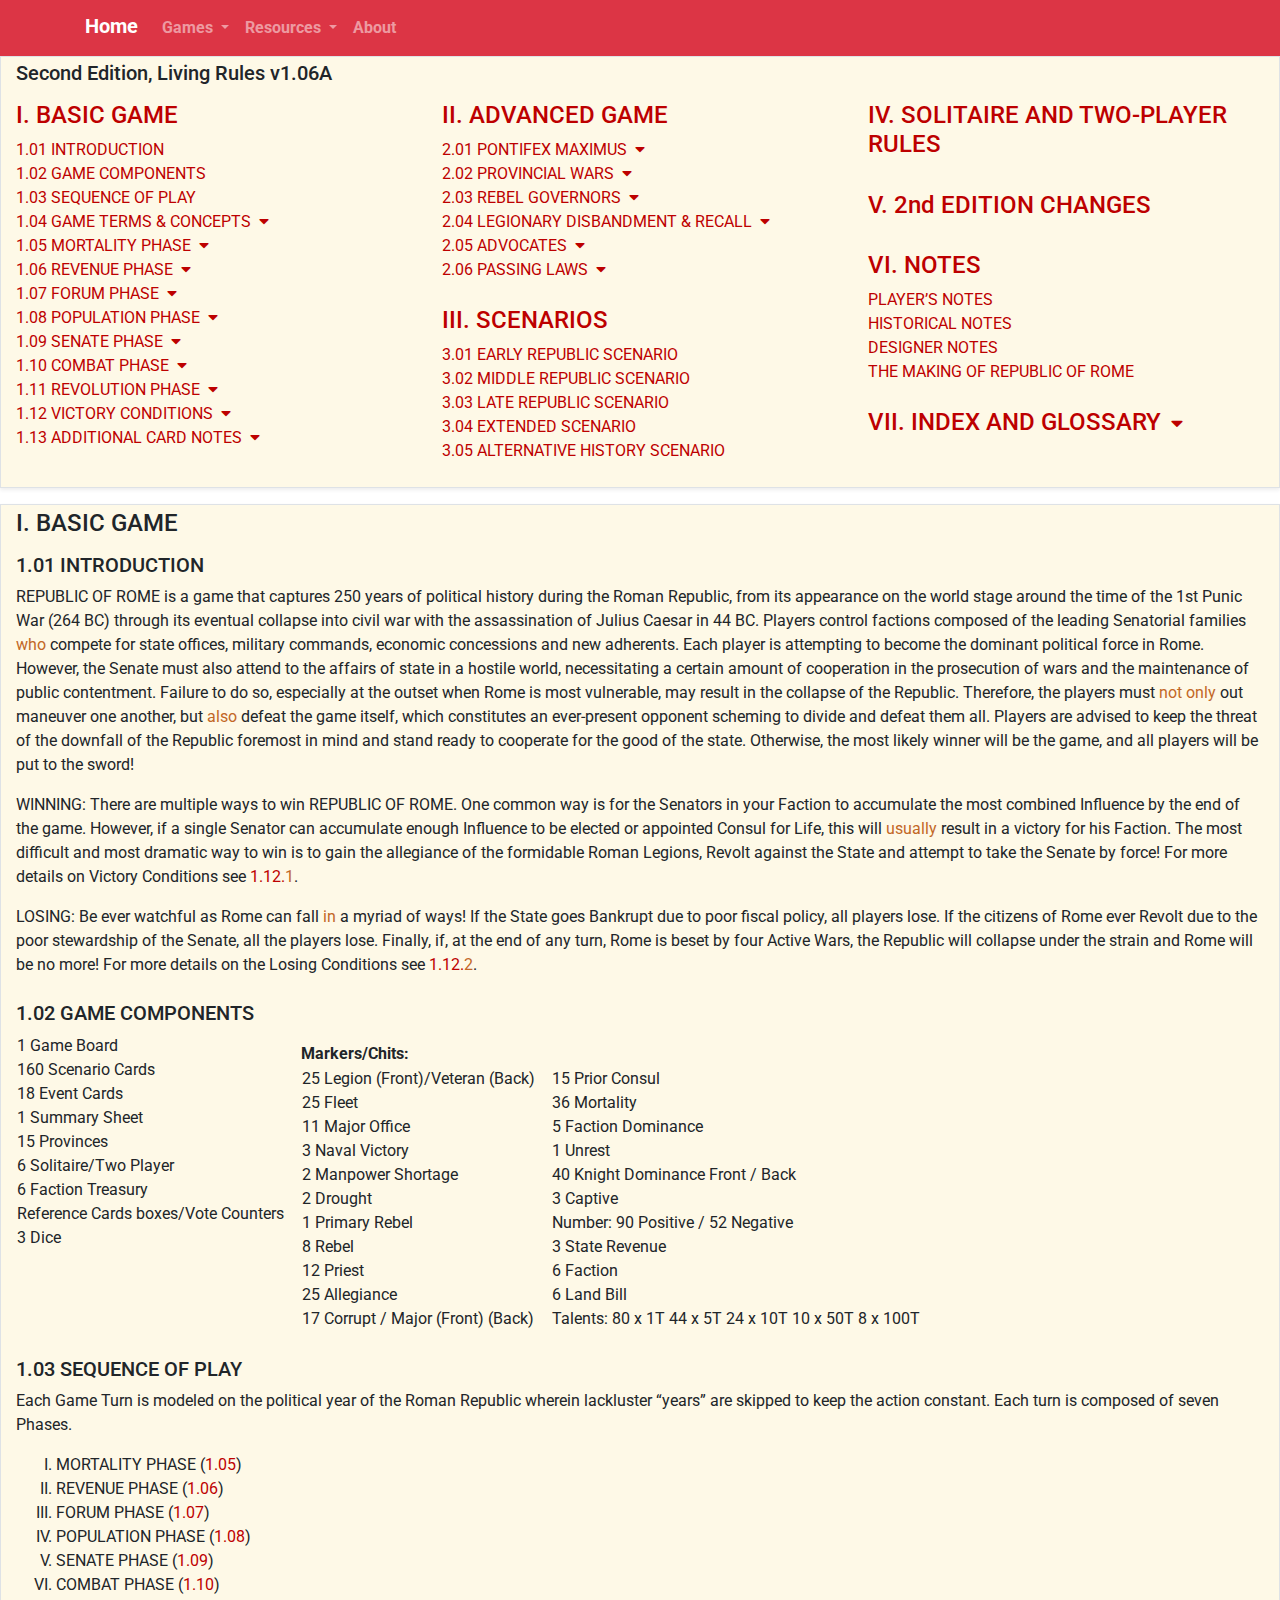
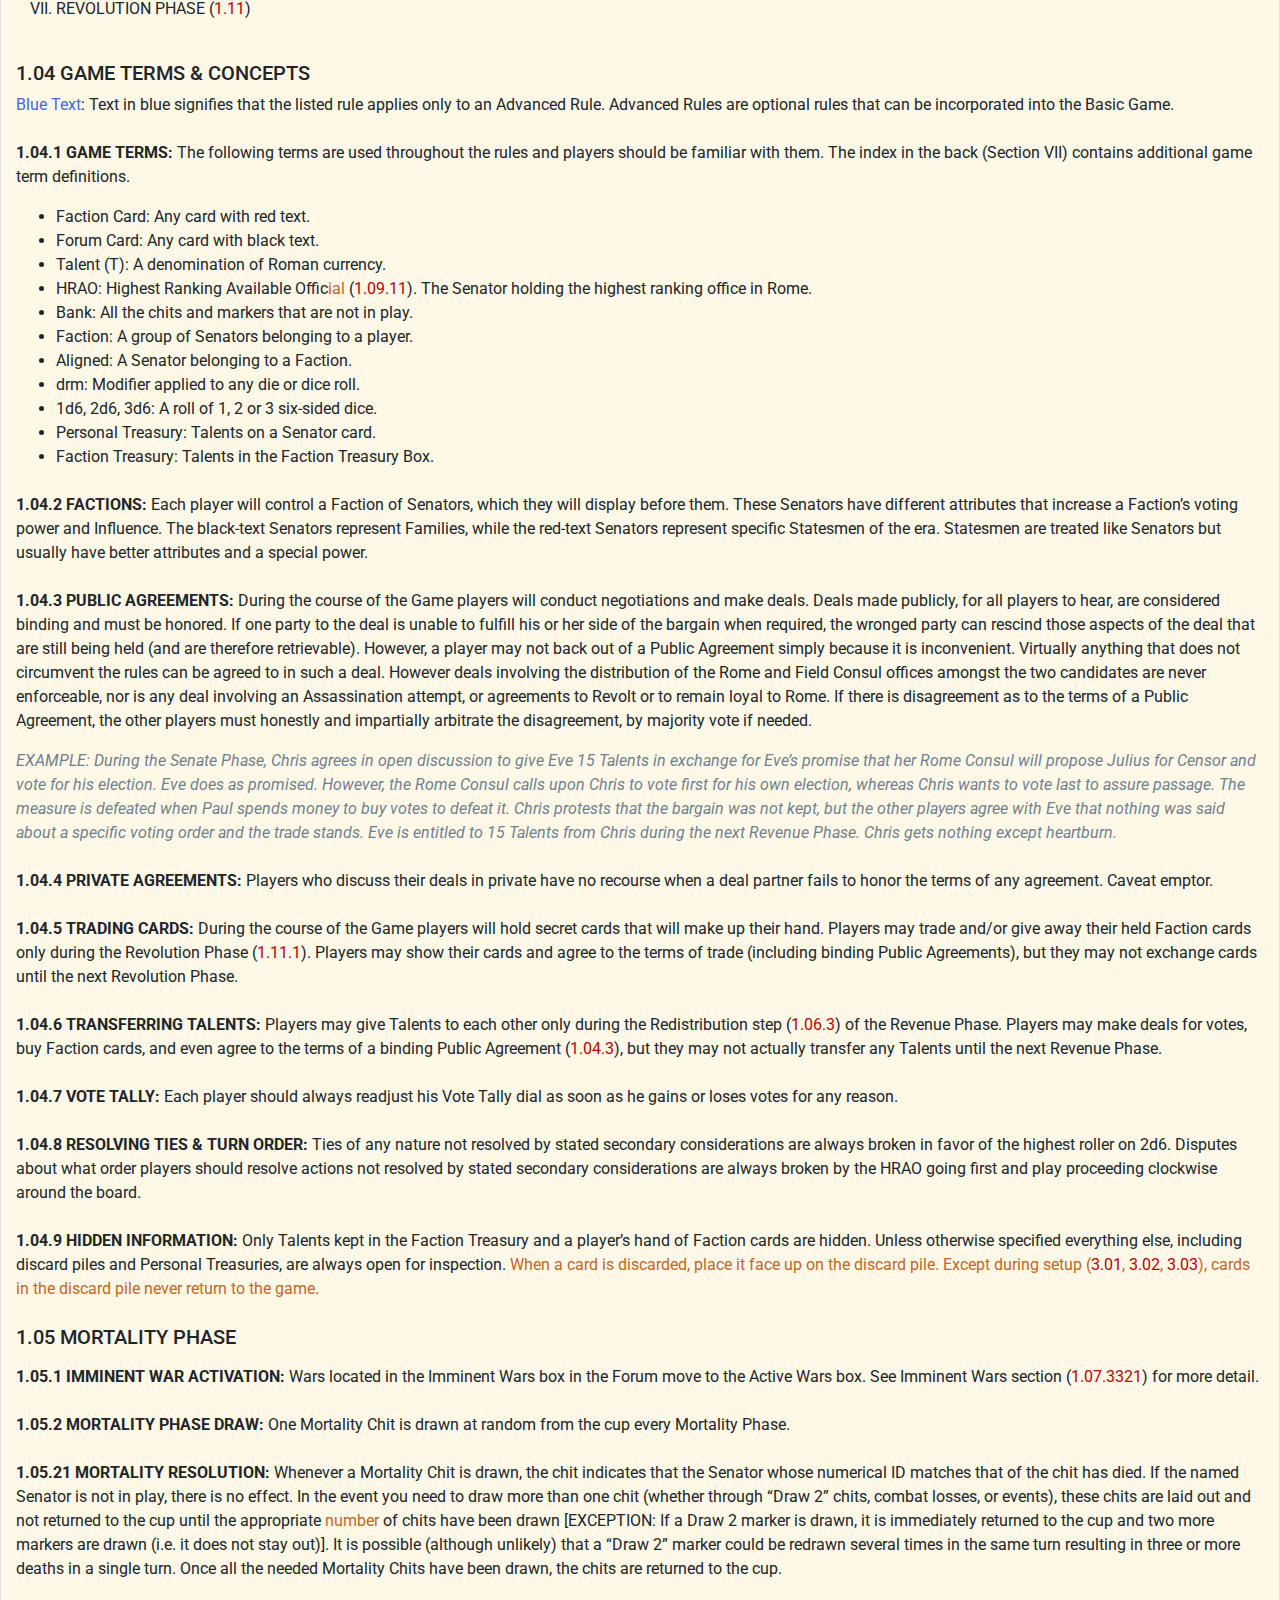
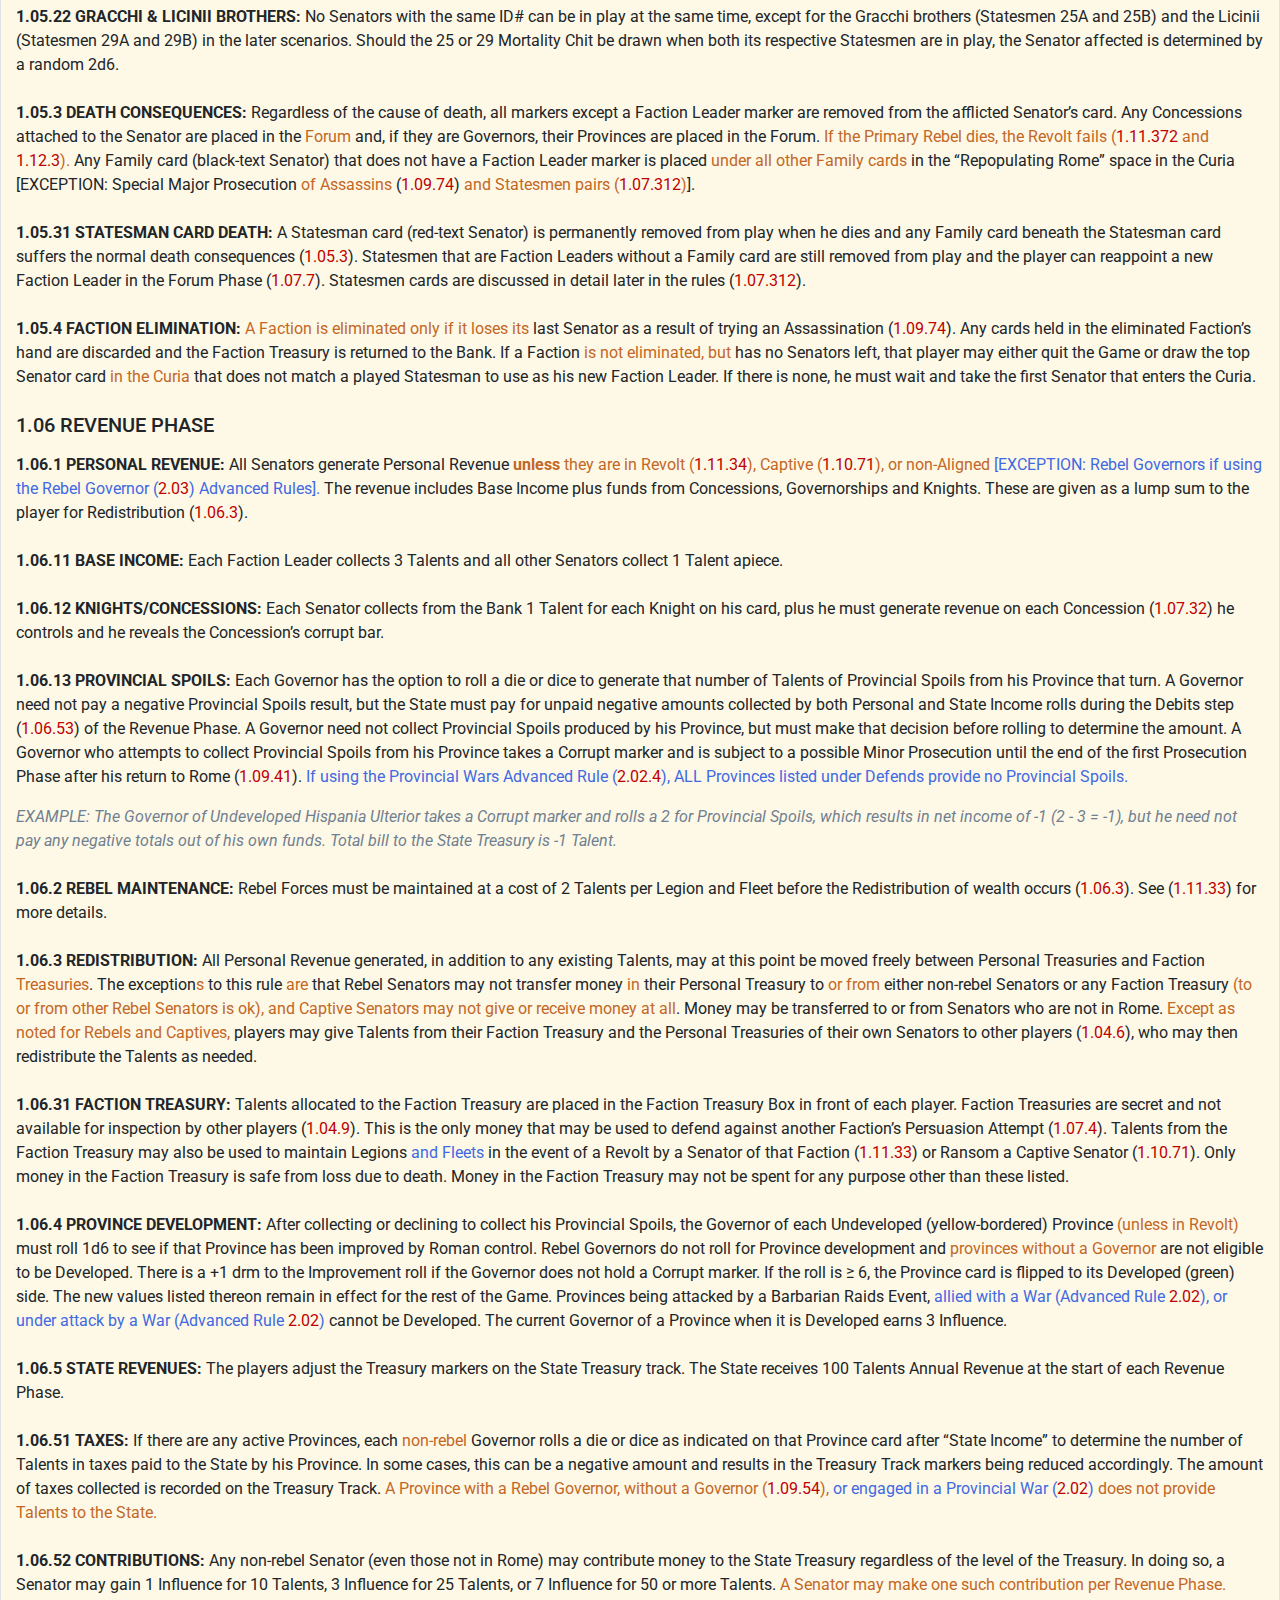
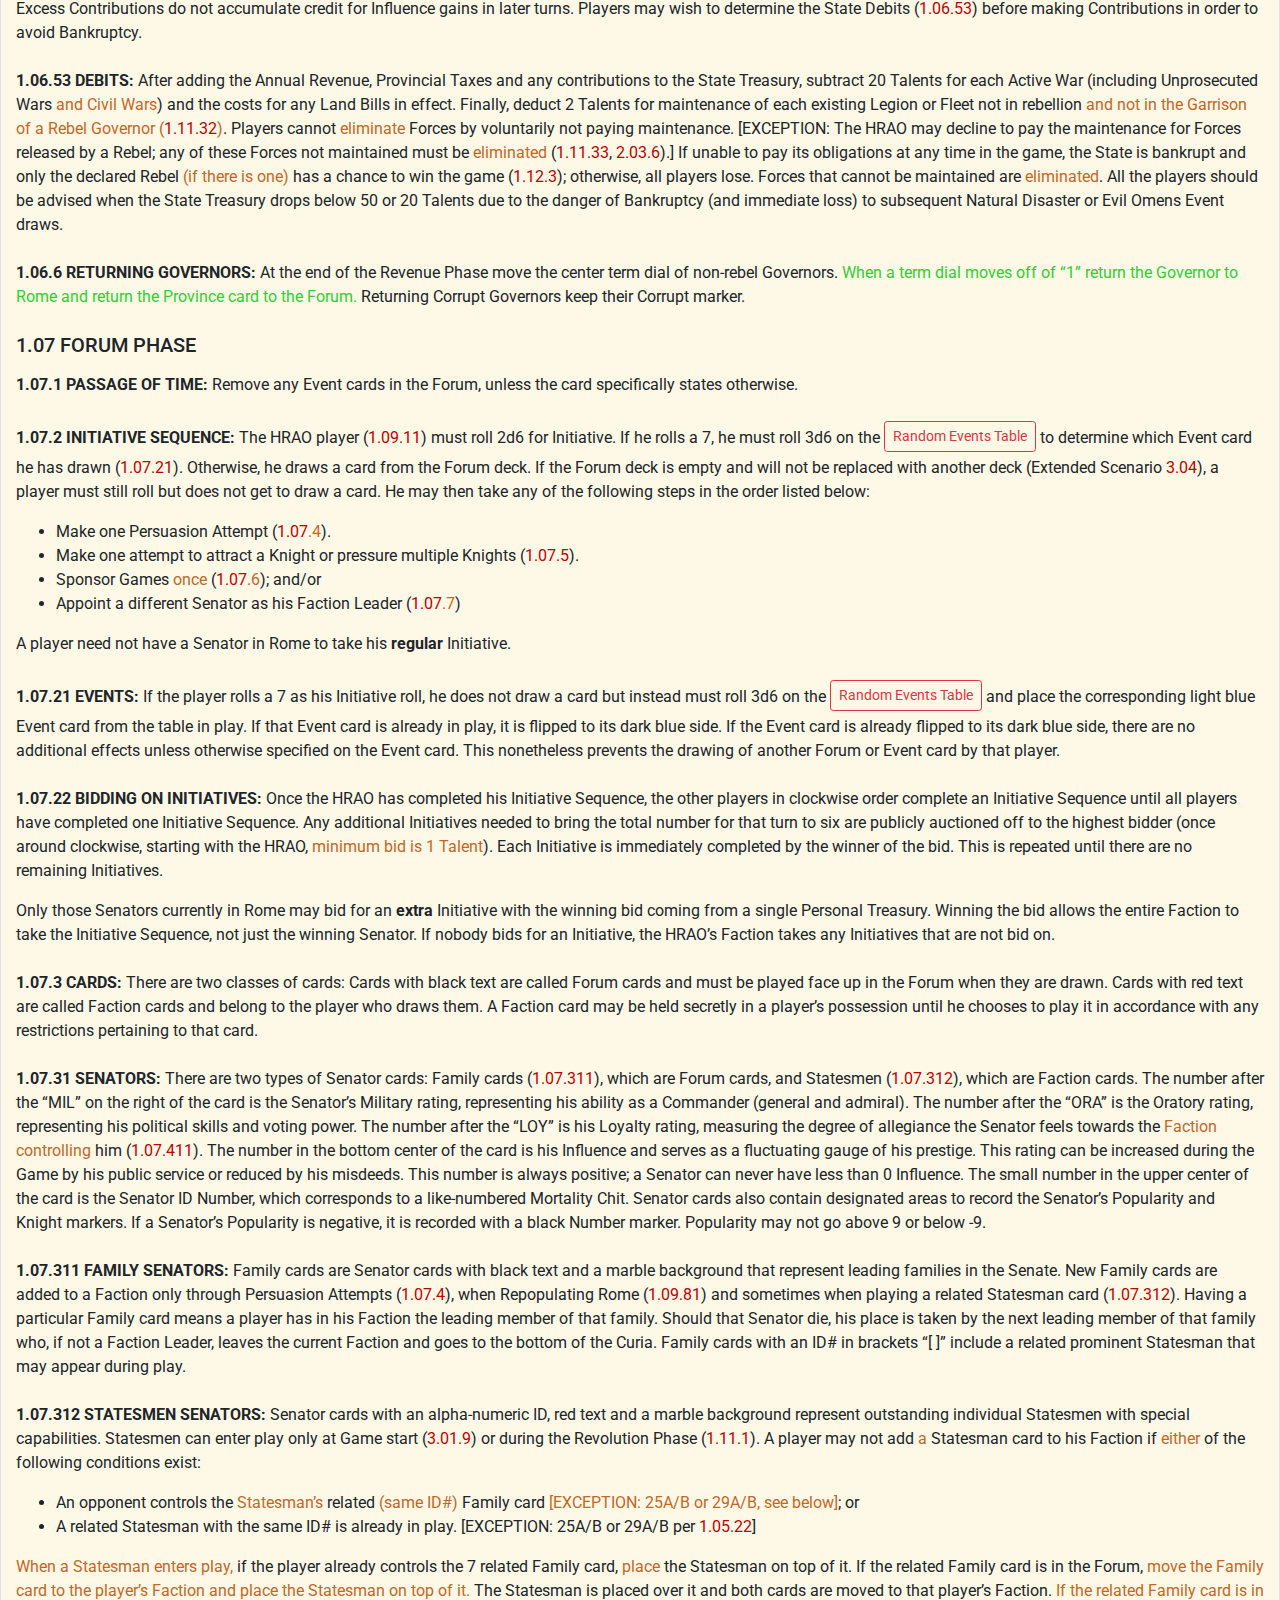
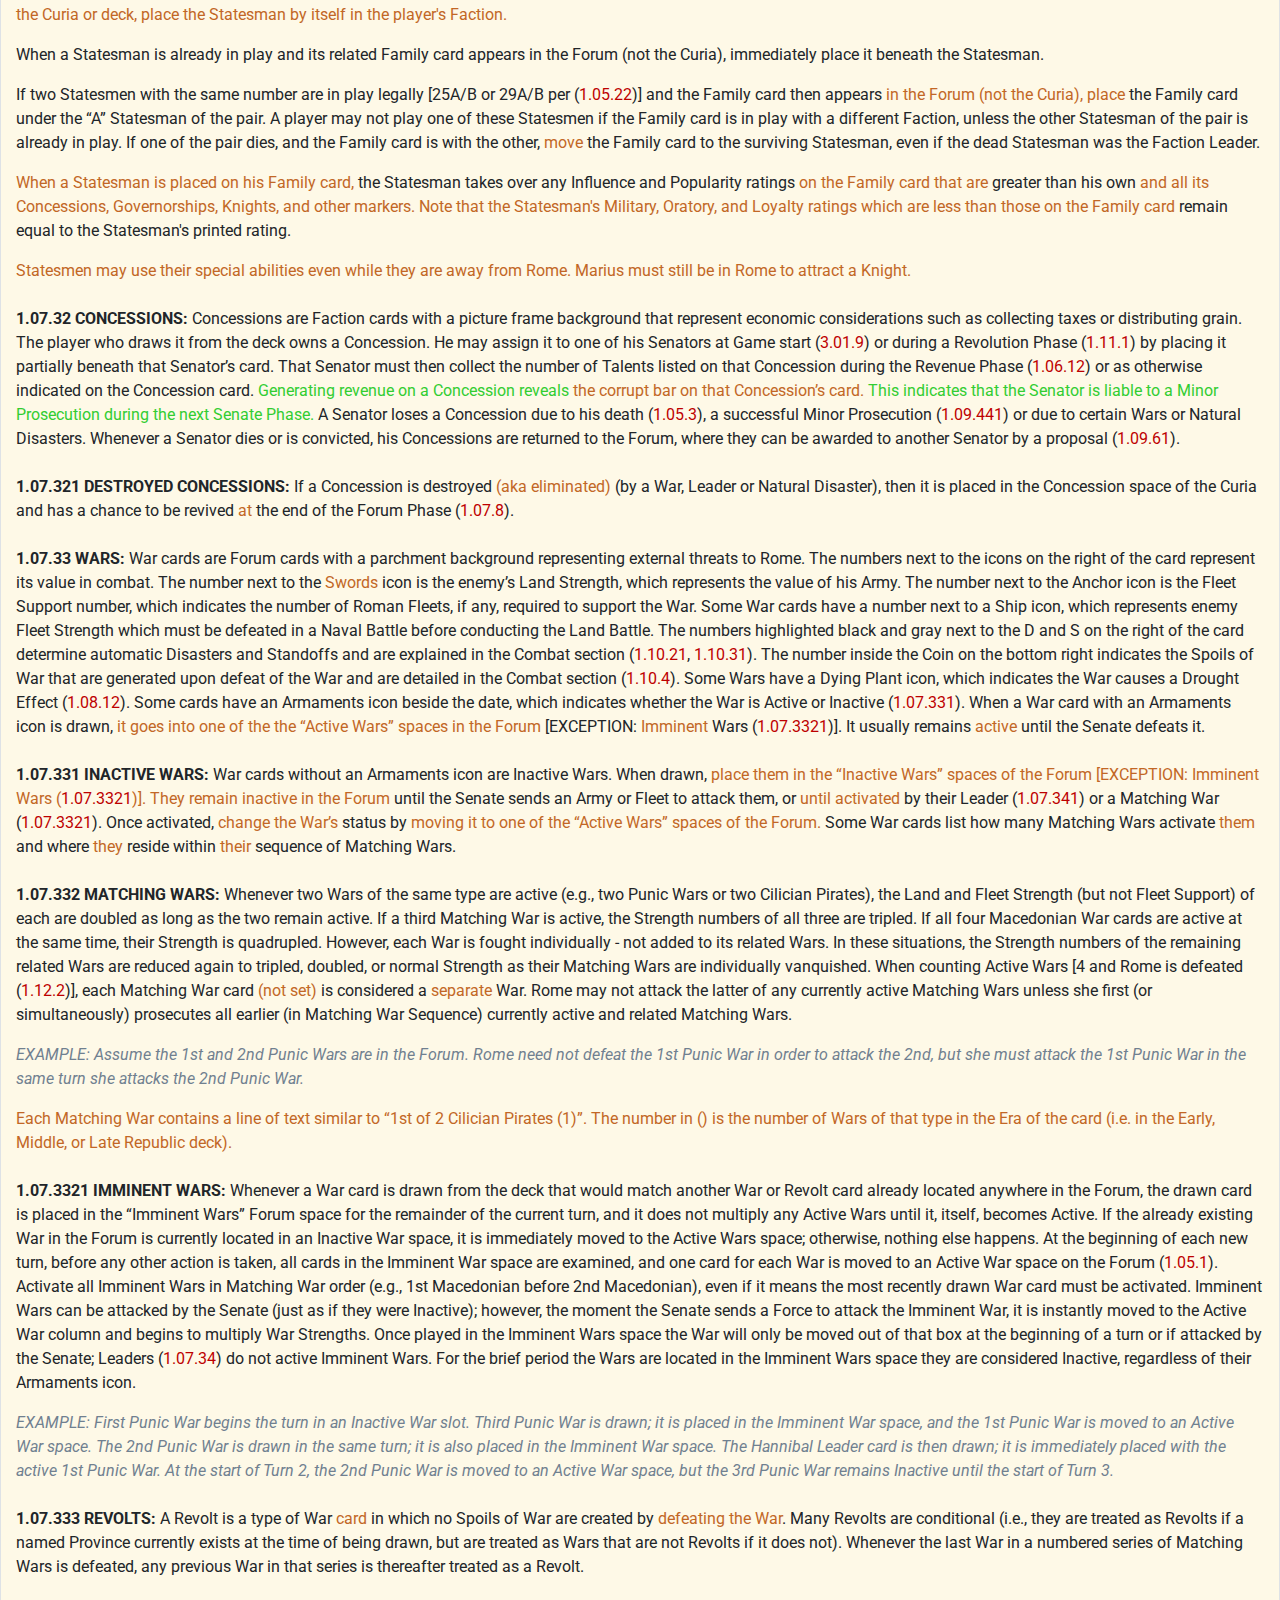
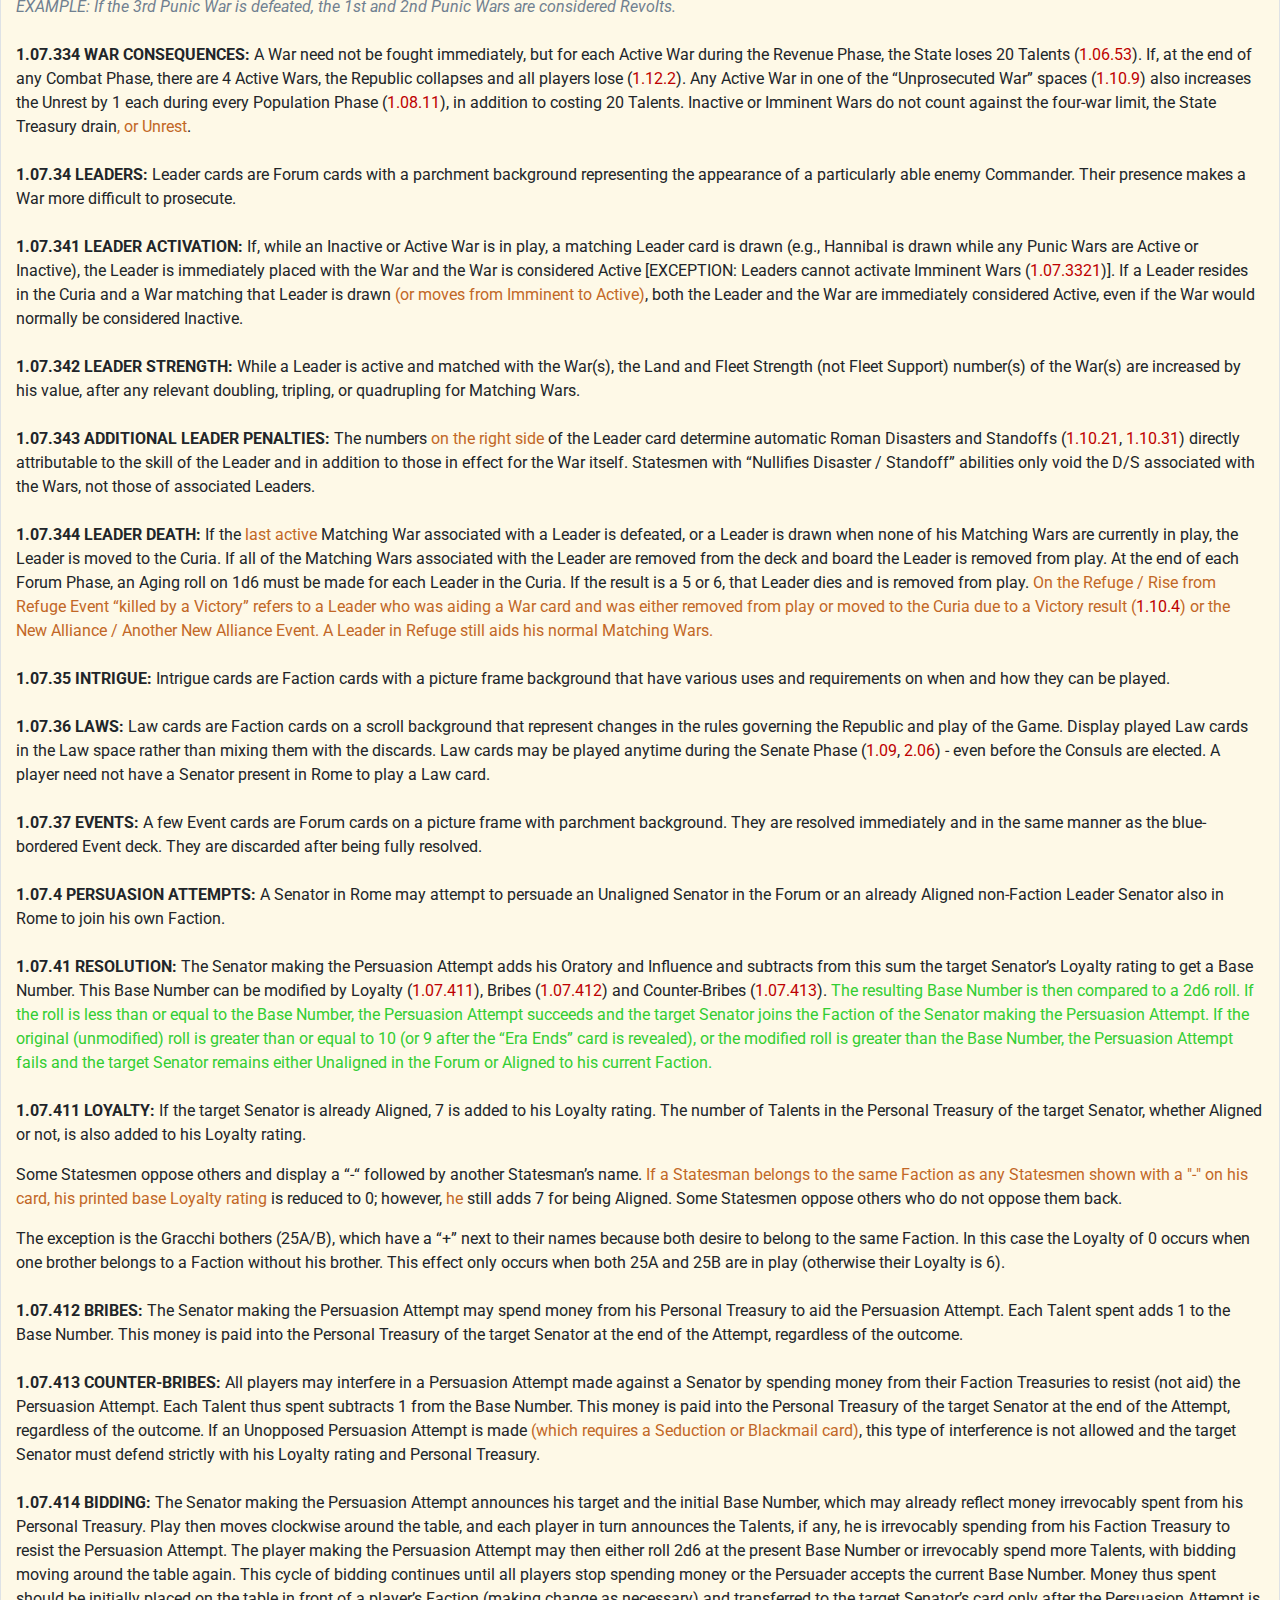
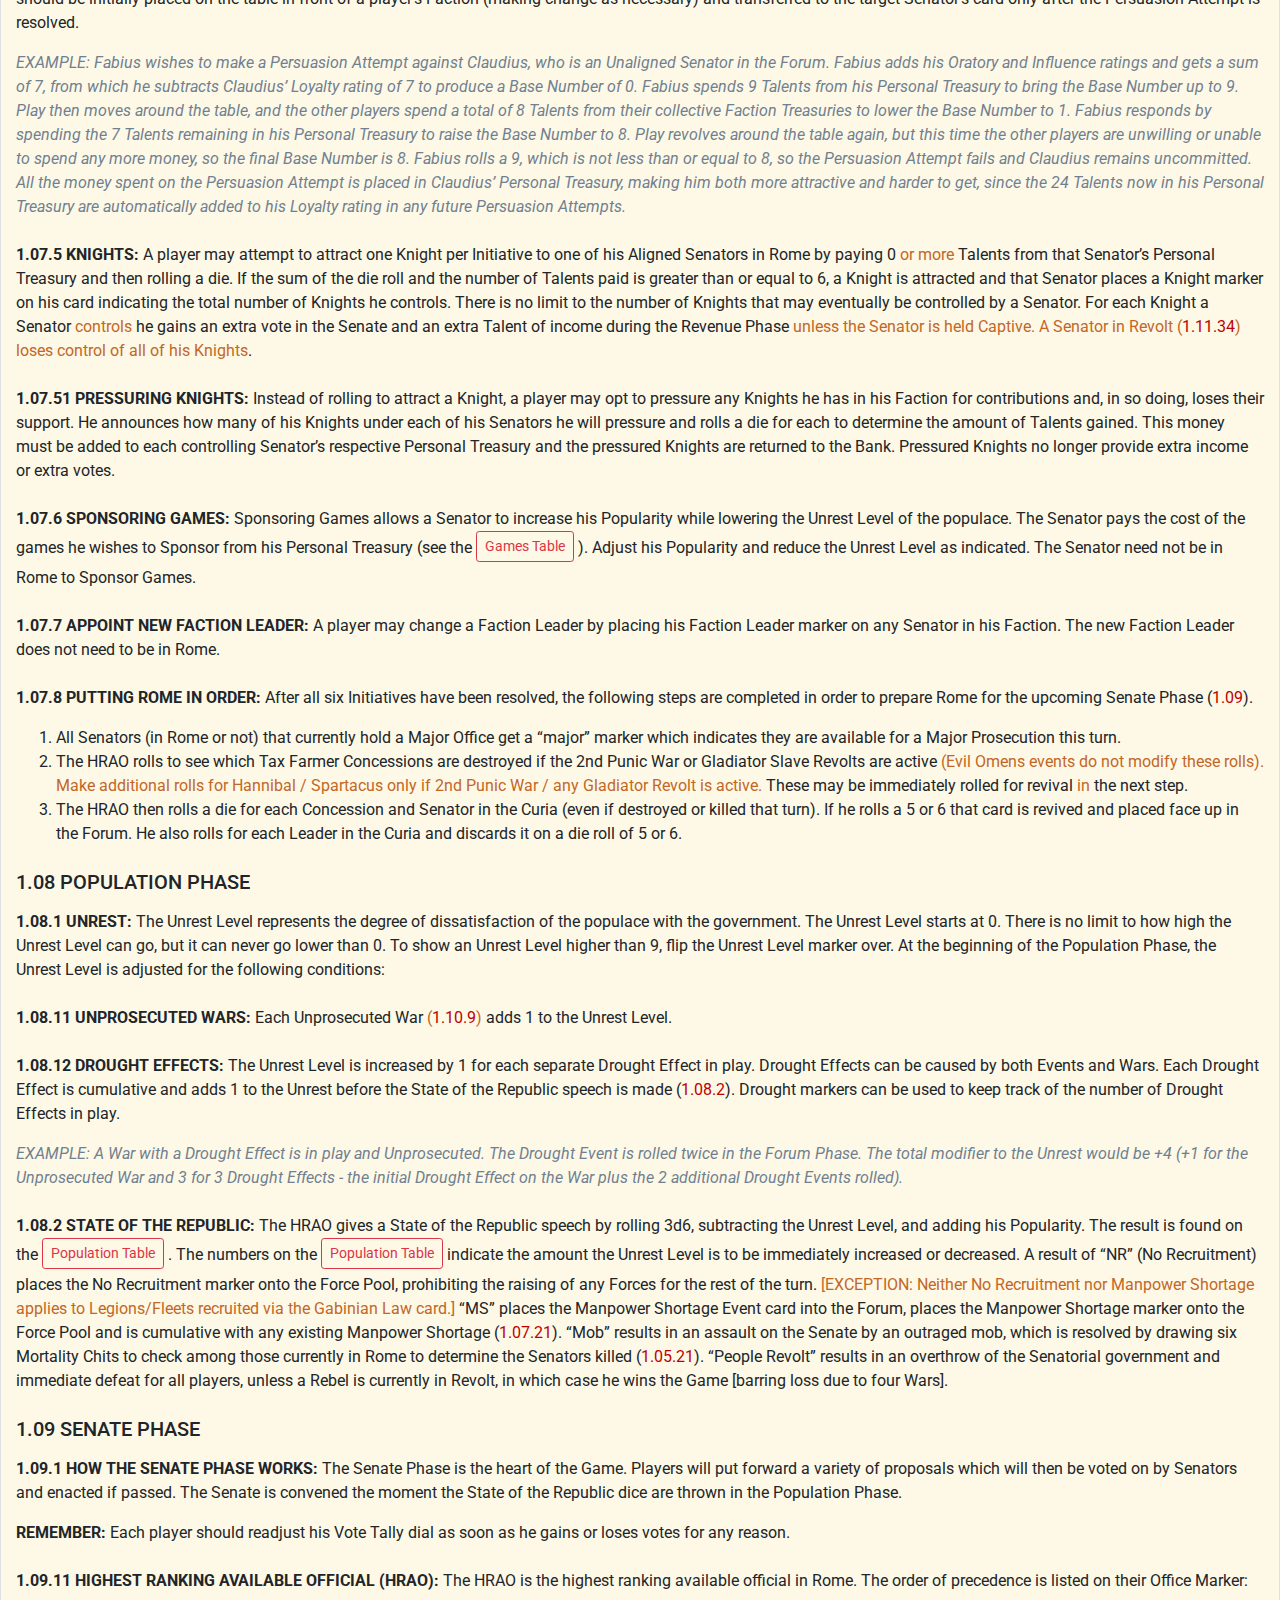
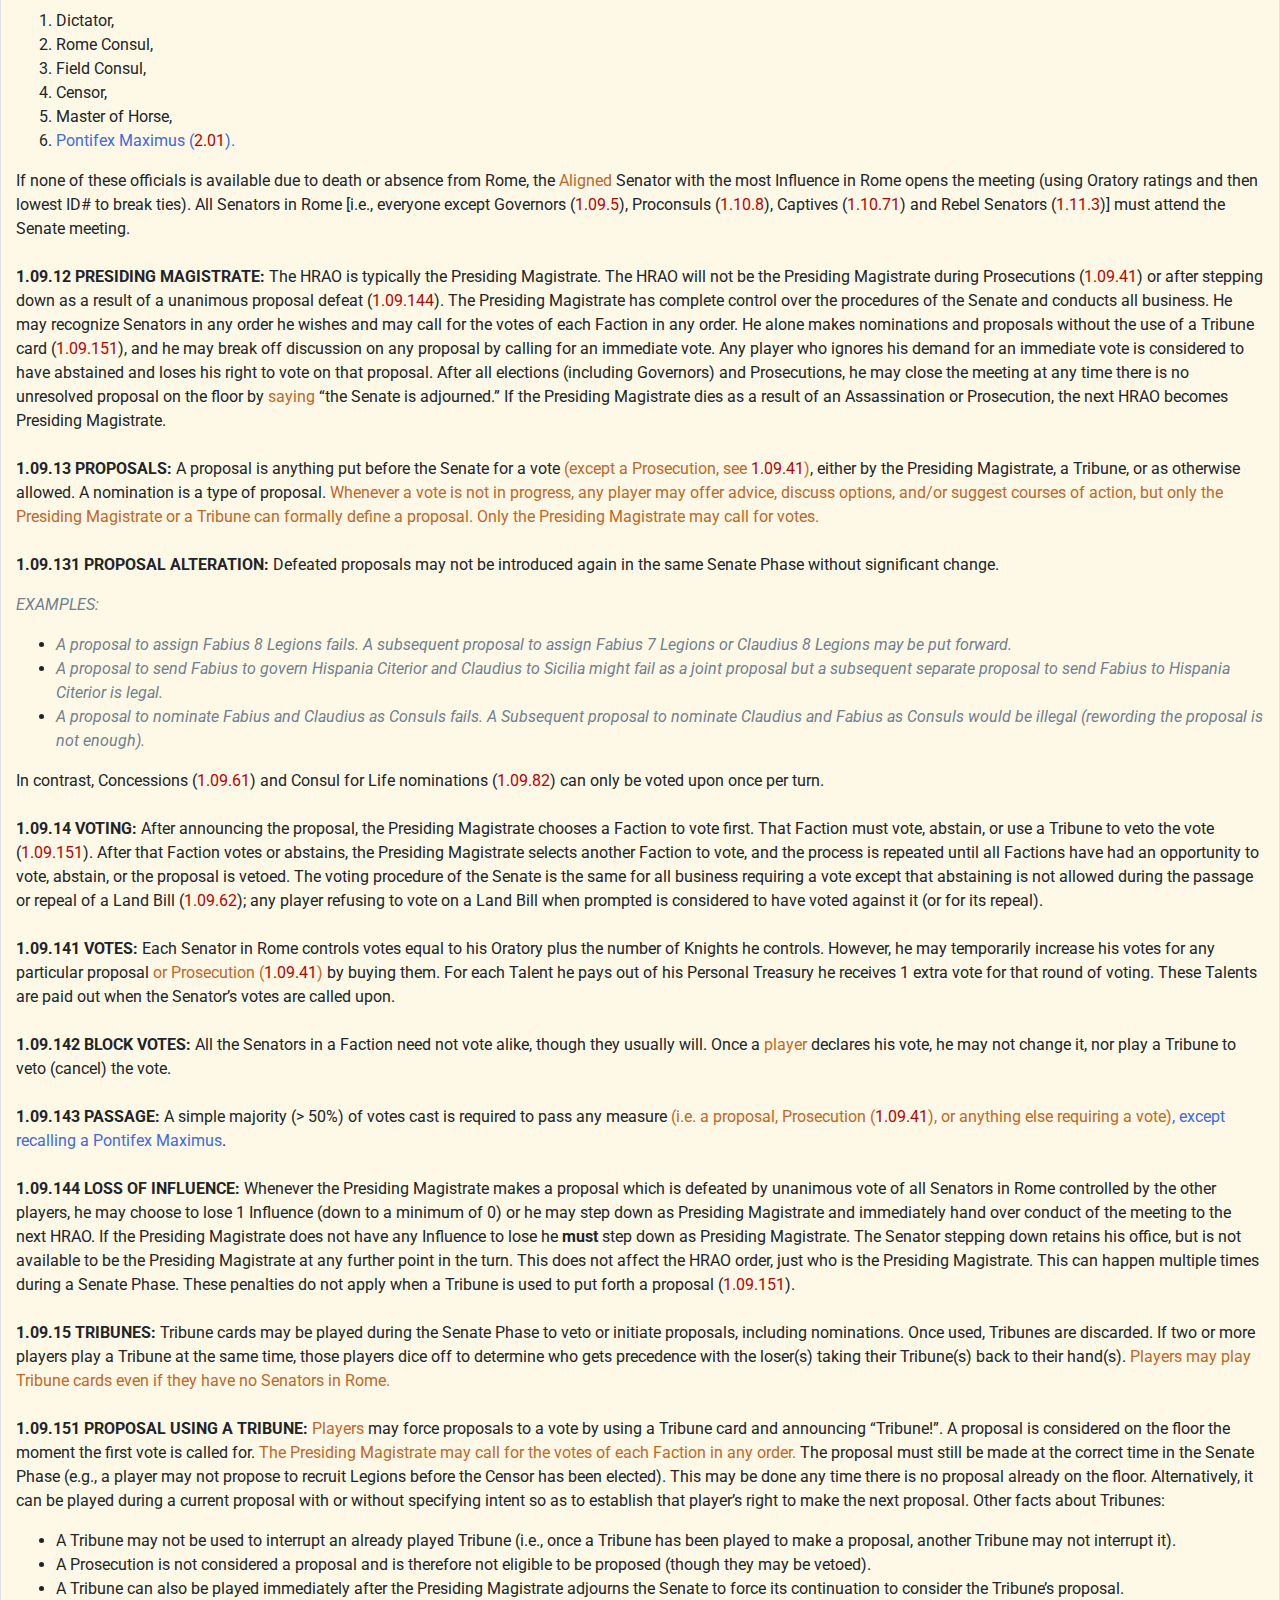
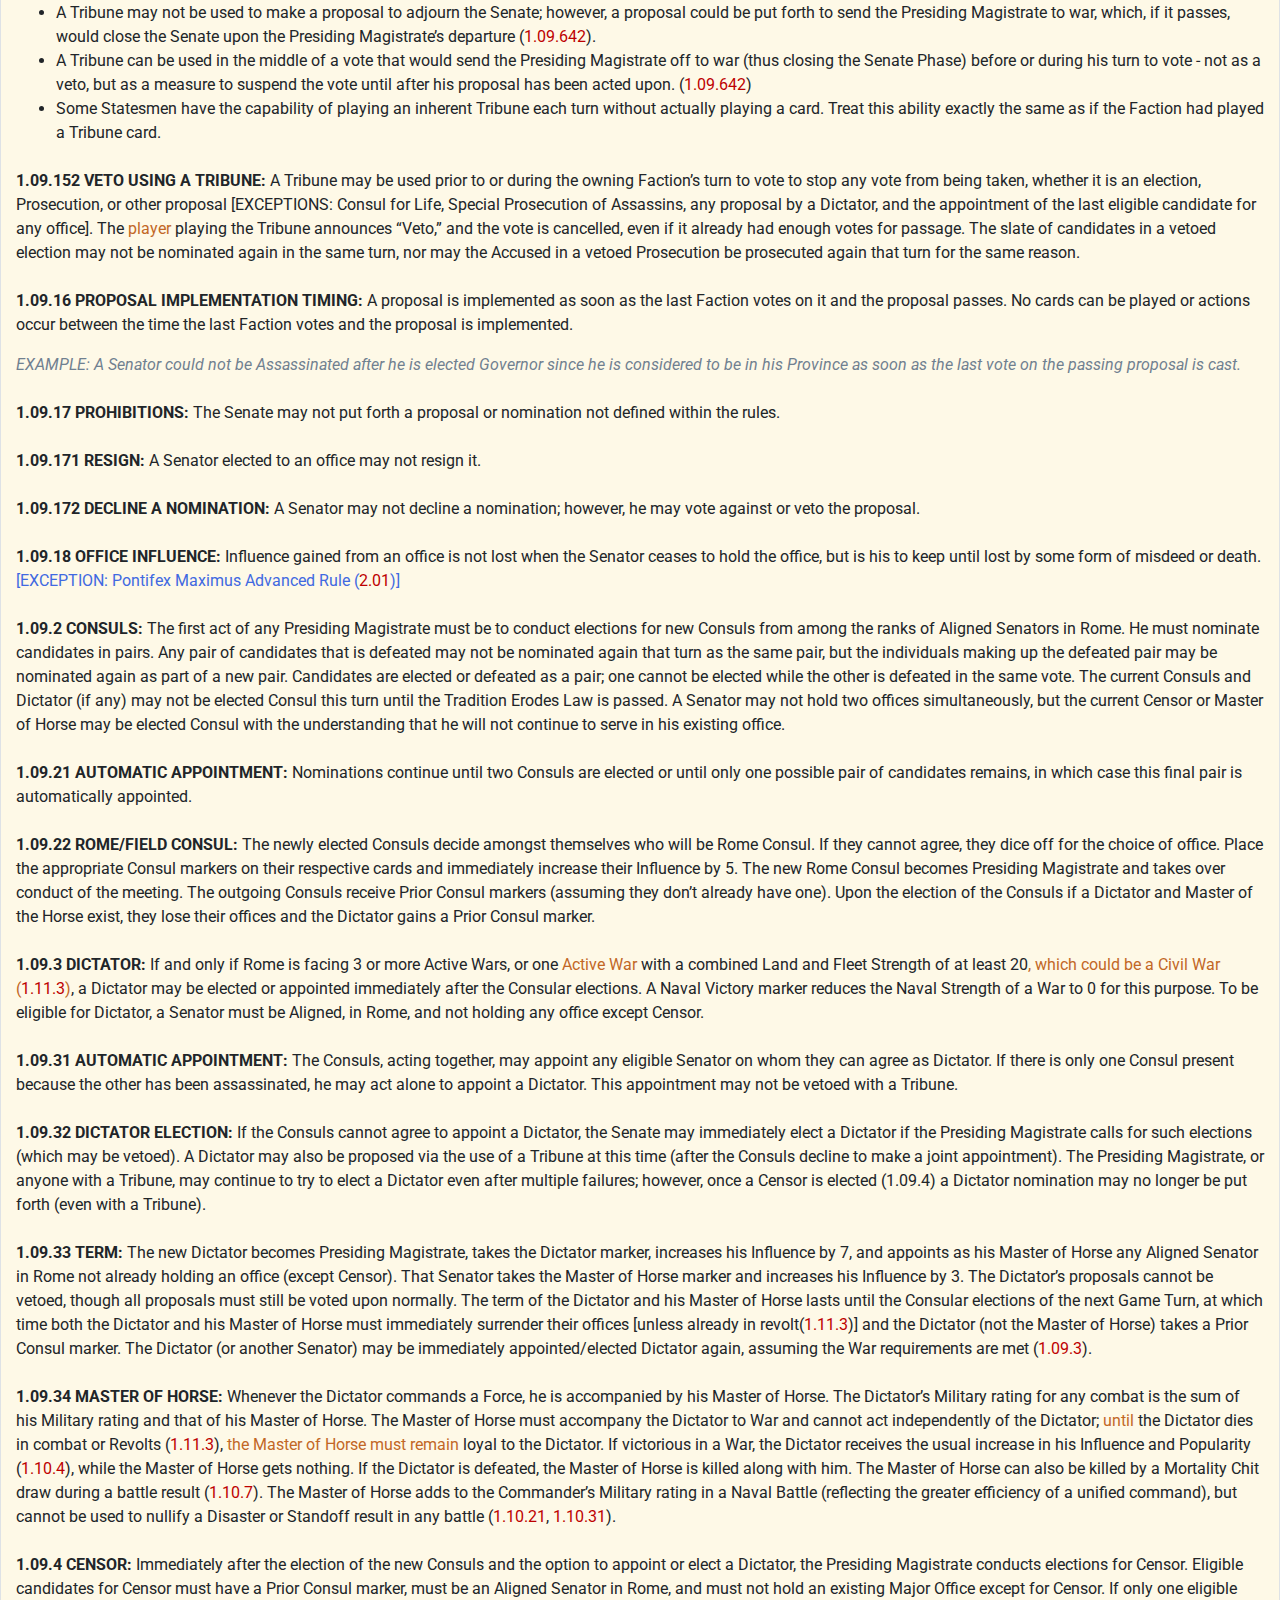
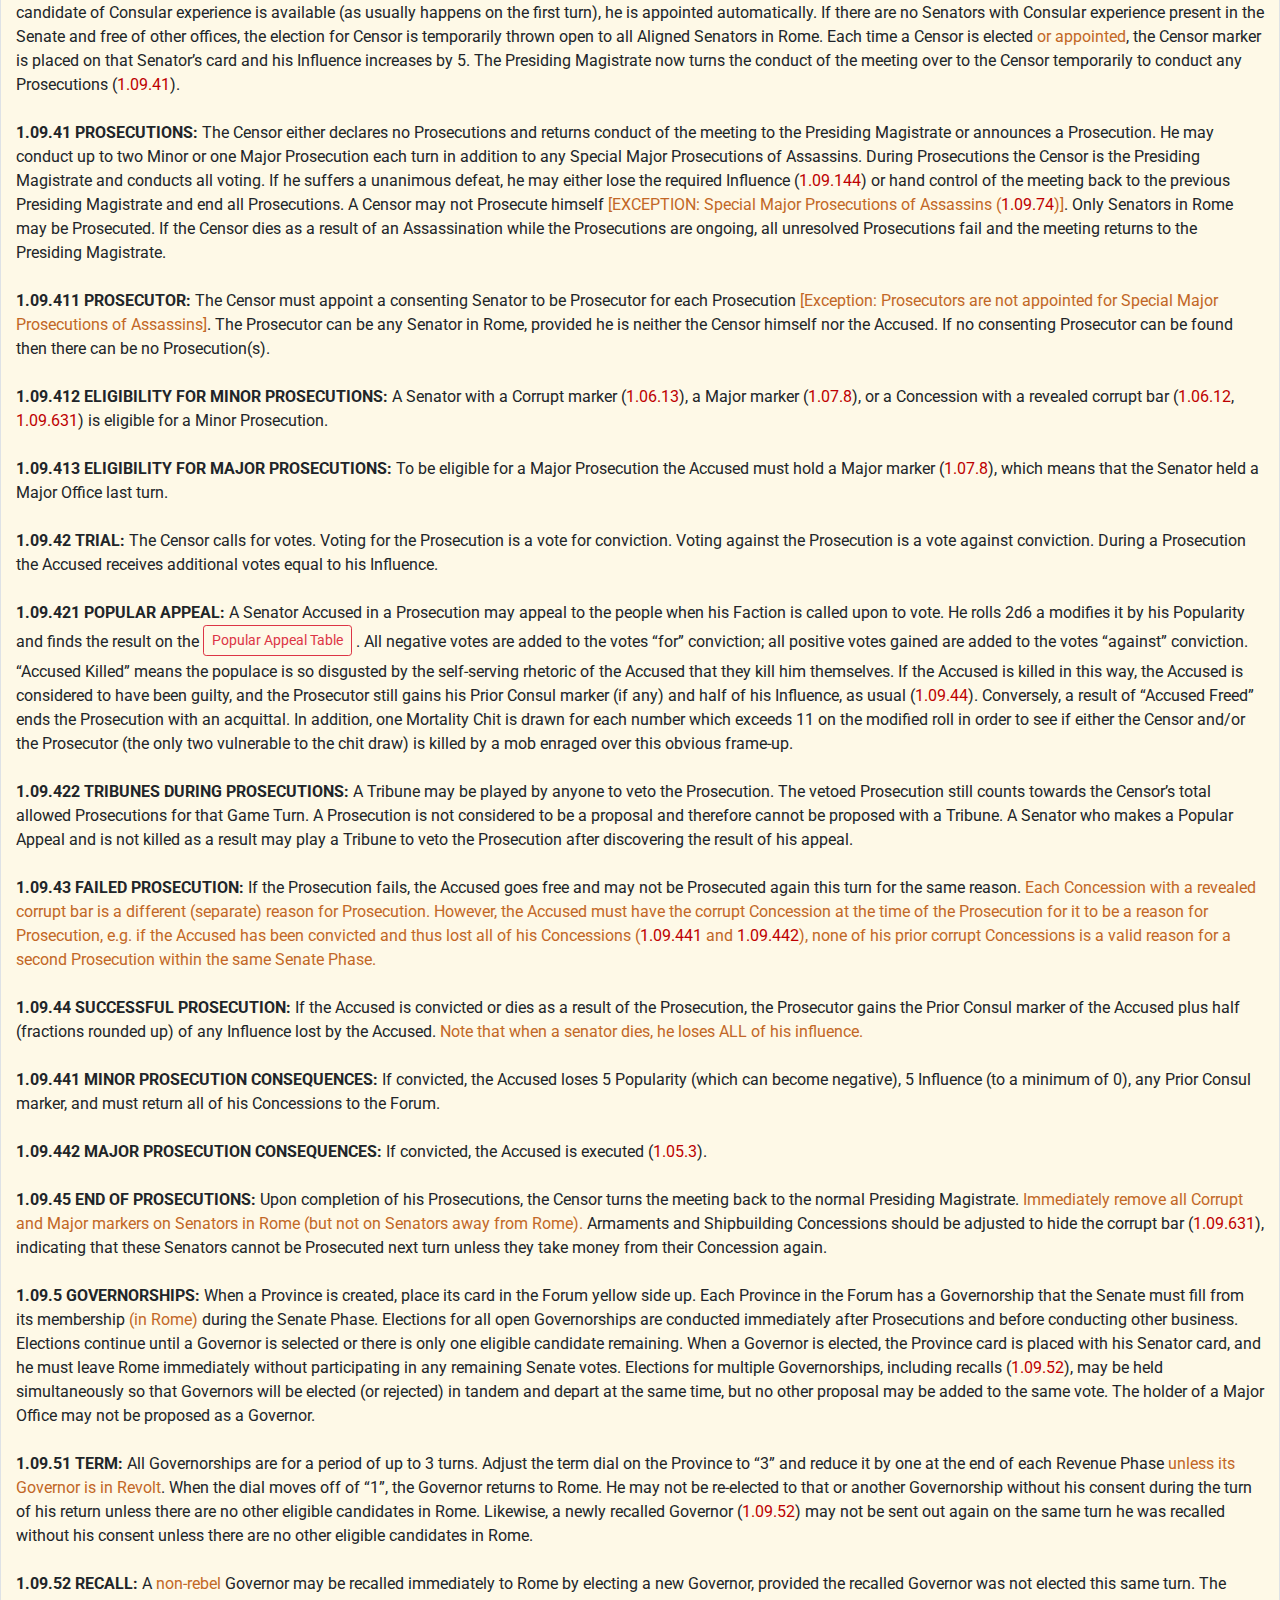
==== commit efdf0b95: "Add files via upload" ====
--- a/livingrules_v106a.html
+++ b/livingrules_v106a.html
@@ -1,7 +1,7 @@
 <!DOCTYPE html>
 <html lang="en">
 <head>
-    <title>Republic of Rome</title>
+    <title>Living Rules v1.06A</title>
 
     <meta charset="utf-8">
     <meta name="viewport" content="width=device-width, initial-scale=1">
@@ -26,18 +26,58 @@
         <i class="fas fa-arrow-up"></i>
     </button>
 
+    <!--
 	<header>
         <nav class="navbar navbar-expand-md bg-dark navbar-dark">
-            <!-- Brand -->
             <a class="navbar-brand" href="#">Republic of Rome <small>(2nd Edition, Living Rules v1.0<span class="text-living">6A</span>)</small></a>
         </nav>
 	</header>
-
+    -->
+
+    <!-- Navigation Bar -->
+    <nav class="navbar navbar-expand-sm navbar-dark sticky-top bg-danger ">
+		<div class="container">
+            <a class="navbar-brand font-weight-bold pt-0" href="index.html">Home</a>
+
+            <button class="navbar-toggler" type="button" data-toggle="collapse" data-target="#collapsibleNavbar">
+                <span class="navbar-toggler-icon"></span>
+            </button>
+
+            <div class="collapse navbar-collapse" id="collapsibleNavbar">
+                <ul class="navbar-nav">
+                    <li class="nav-item dropdown">
+                        <a class="nav-link dropdown-toggle font-weight-bold" href="#" id="navbardrop" data-toggle="dropdown">
+                            Games
+                        </a>
+                        <div class="dropdown-menu">
+                            <a class="dropdown-item" href="#">Link 1</a>
+                            <a class="dropdown-item" href="#">Link 2</a>
+                            <a class="dropdown-item" href="#">Link 3</a>
+                        </div>
+                    </li>
+                    
+                    <li class="nav-item dropdown">
+                        <a class="nav-link dropdown-toggle font-weight-bold" href="#" id="navbardrop" data-toggle="dropdown">
+                            Resources
+                        </a>
+                        <div class="dropdown-menu">
+                            <a class="dropdown-item" href="livingrules_v106a.html">Living Rules v1.06A</a>
+                            <a class="dropdown-item" href="revgen.html">Revenue Generator</a>
+                        </div>
+                    </li>
+
+                    <li class="nav-item font-weight-bold"><a class="nav-link" href="#">
+                        About</a>
+                    </li>
+                </ul>
+            </div>  
+		</div>
+    </nav>
 
 	<div class="container-fluid border bg-custom mb-3 shadow-sm">
-        <!--<h5 class="pt-1">Second Edition, Living Rules v1.06A</h5>-->
-
-		<div class="row pt-1">
+        <h5 class="pt-1 text-red">Second Edition, Living Rules v1.06A</h5>
+
+		<div class="row pt-2">
 			<div class="col-sm-4">
 
                 <div class="pb-4">
--- a/css/styles.css
+++ b/css/styles.css
@@ -1,12 +1,17 @@
 a, a:hover, a:link, a:visited, a:active {color:#bd0000;}
 
 .bg-custom {background-color:#FEF9E7;}
+.bg-red {background-color:#dc3545;}/* #C0392B */
+.bg-yellow {background-color:#FEF9E7;}
 .signature {font-style: italic;}
 .indexglossary {padding-left: 2.5em;text-indent:-1.5em;}
 .text-living{color:rgb(194, 103, 38);}
 .text-advanced{color:royalblue;}
 .text-example{color:slategray; font-style: italic;}
 .text-green{color:limegreen;}
+.text-yellow{color:#FEF9E7;}
+.display-6{font-size:18px;color:#FEF9E7;padding: .5rem 1.0rem;}
+
 
 #btn-back-to-top {
   display: none; /* Hidden by default */
@@ -28,3 +33,6 @@
   background-color: #555; /* Add a dark-grey background on hover */
 }
 
+/* Add a vertical scroll for the body of the modal used in RevGen  */
+.modal-dialog{overflow-y: initial !important;}
+.modal-body{height: 60vh;  overflow-y: auto;}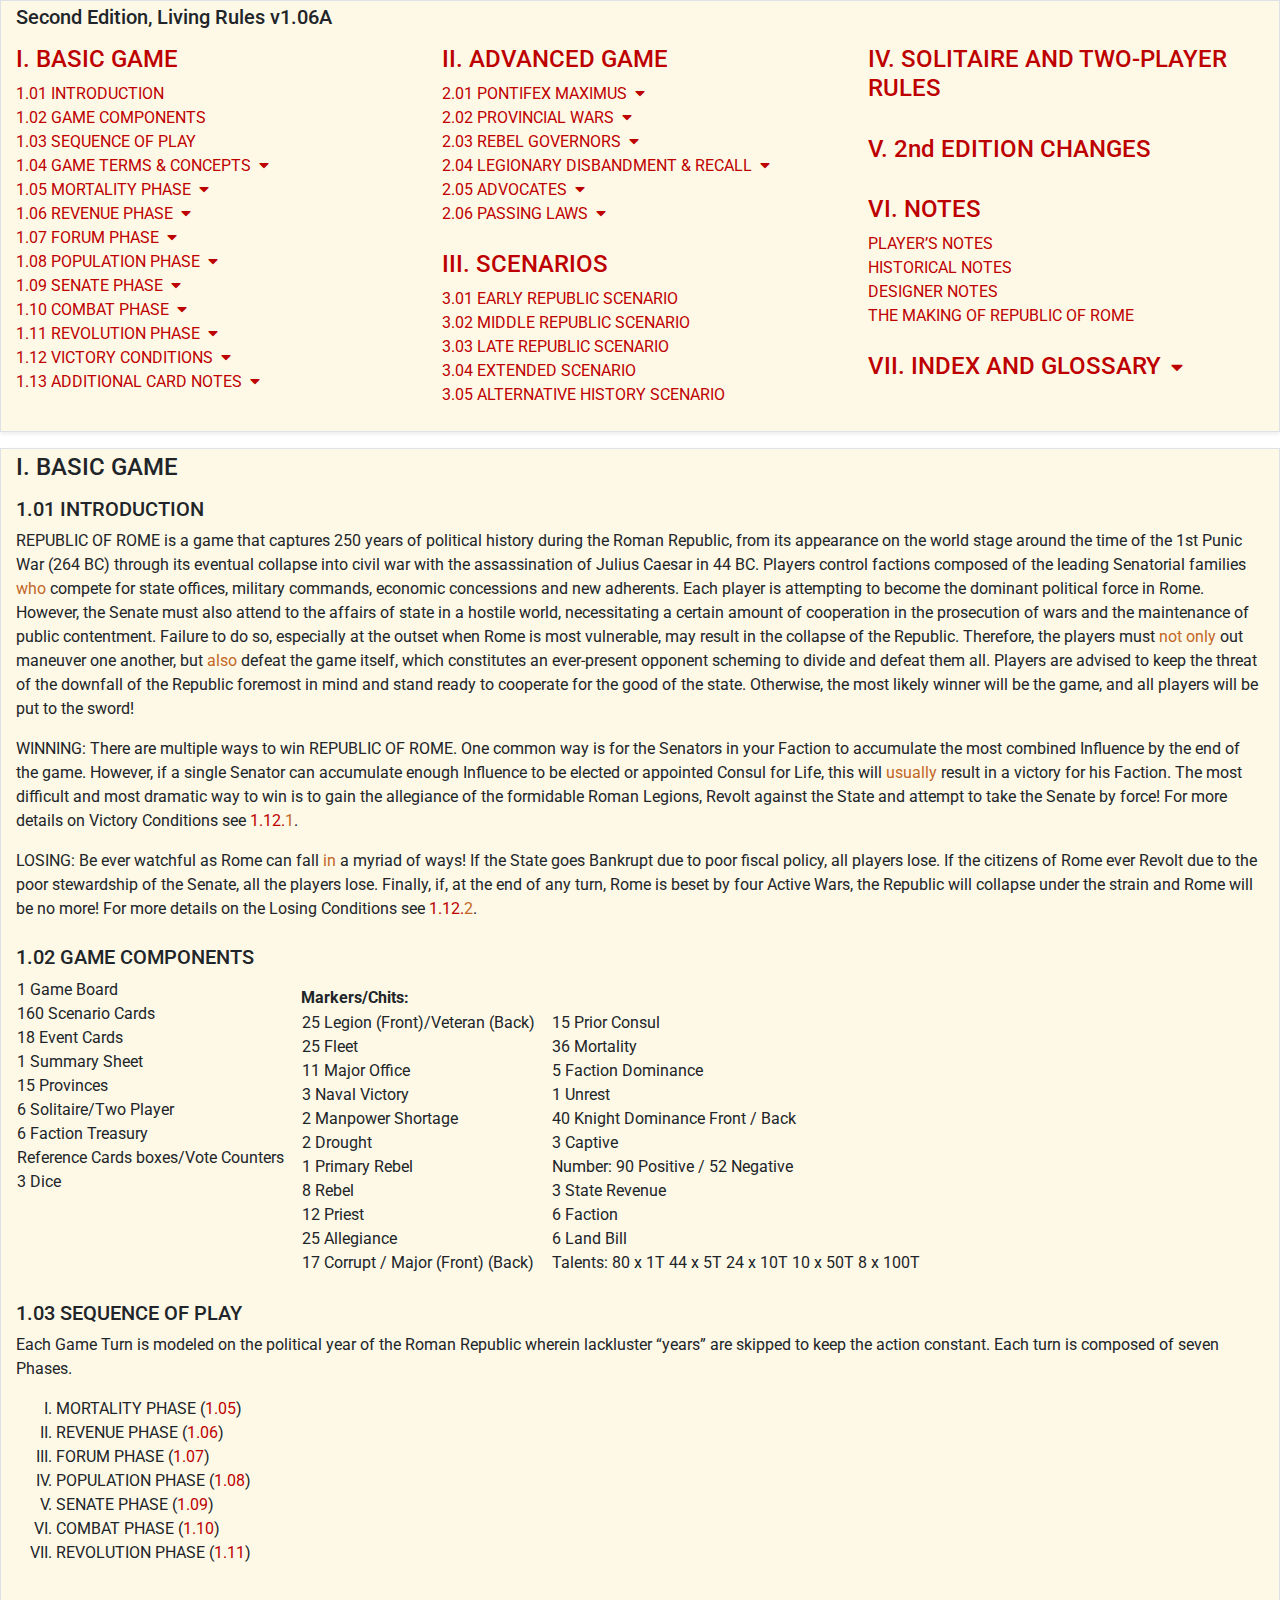
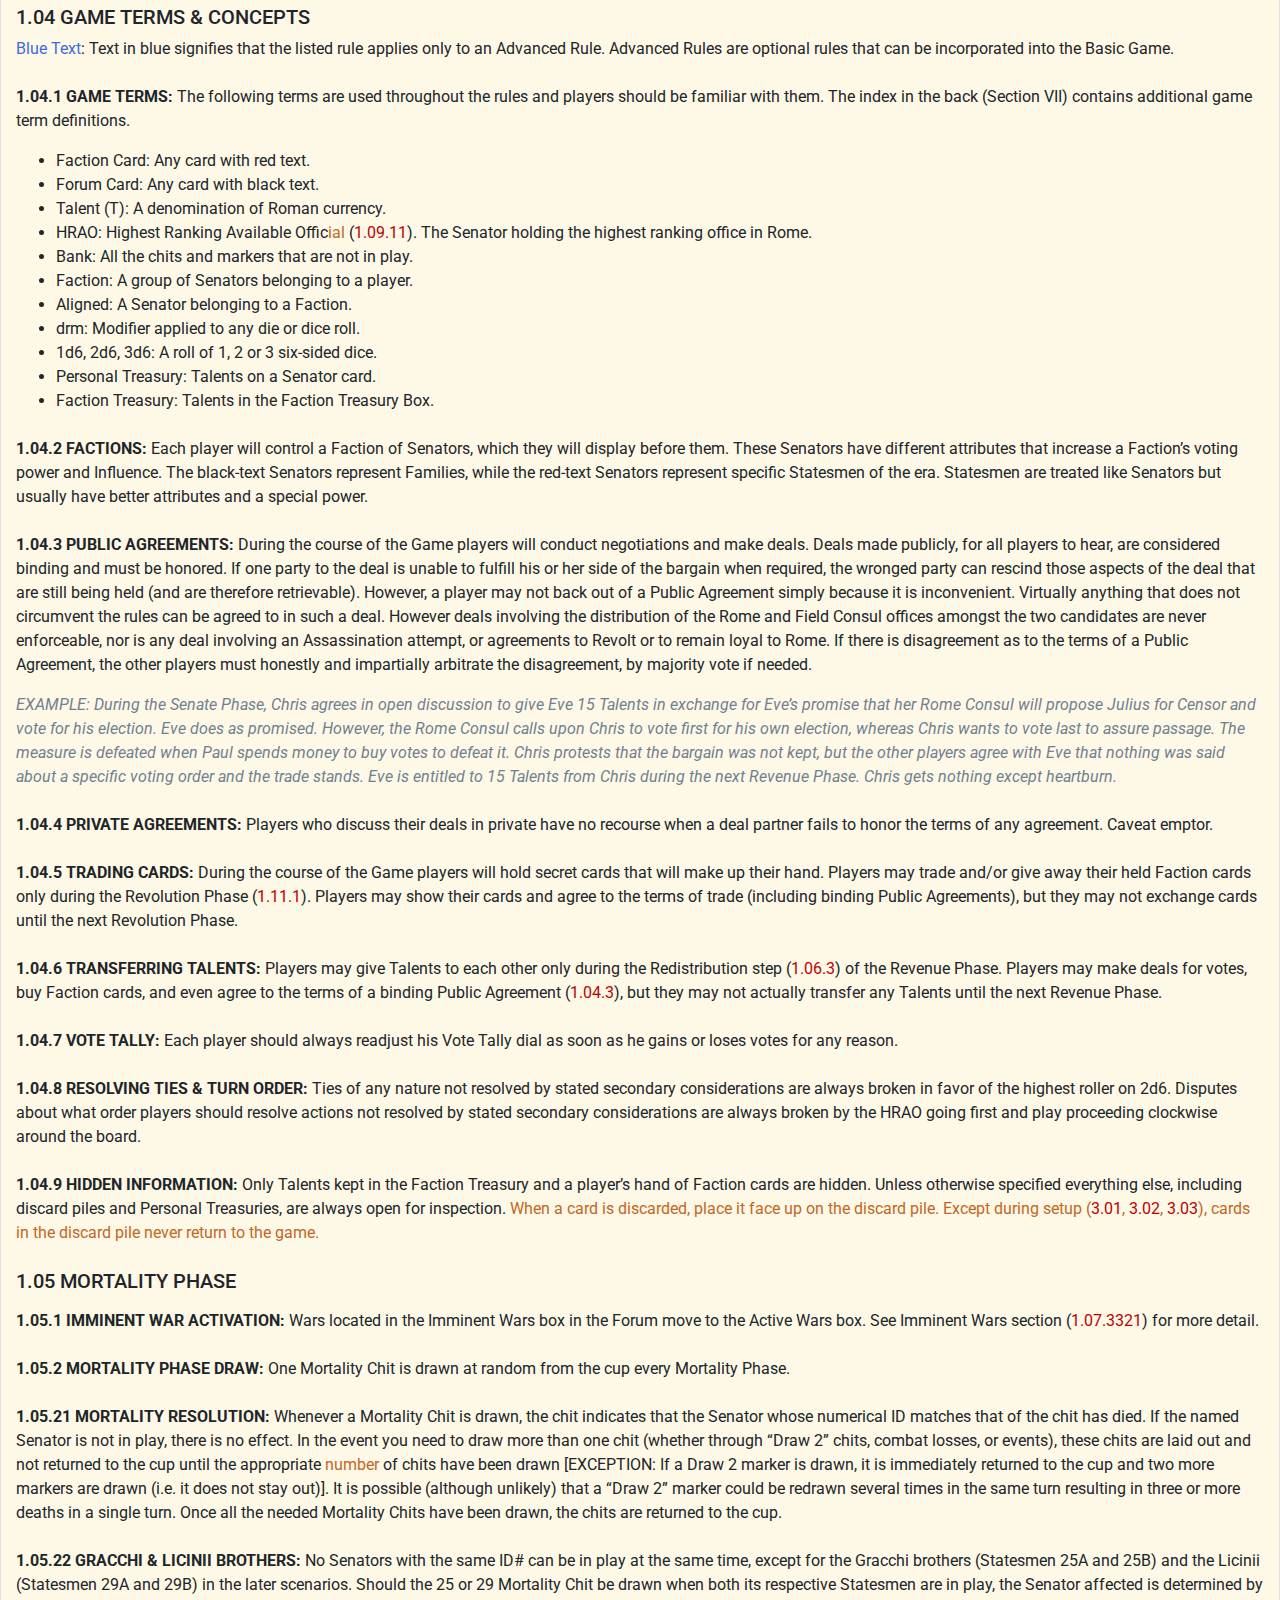
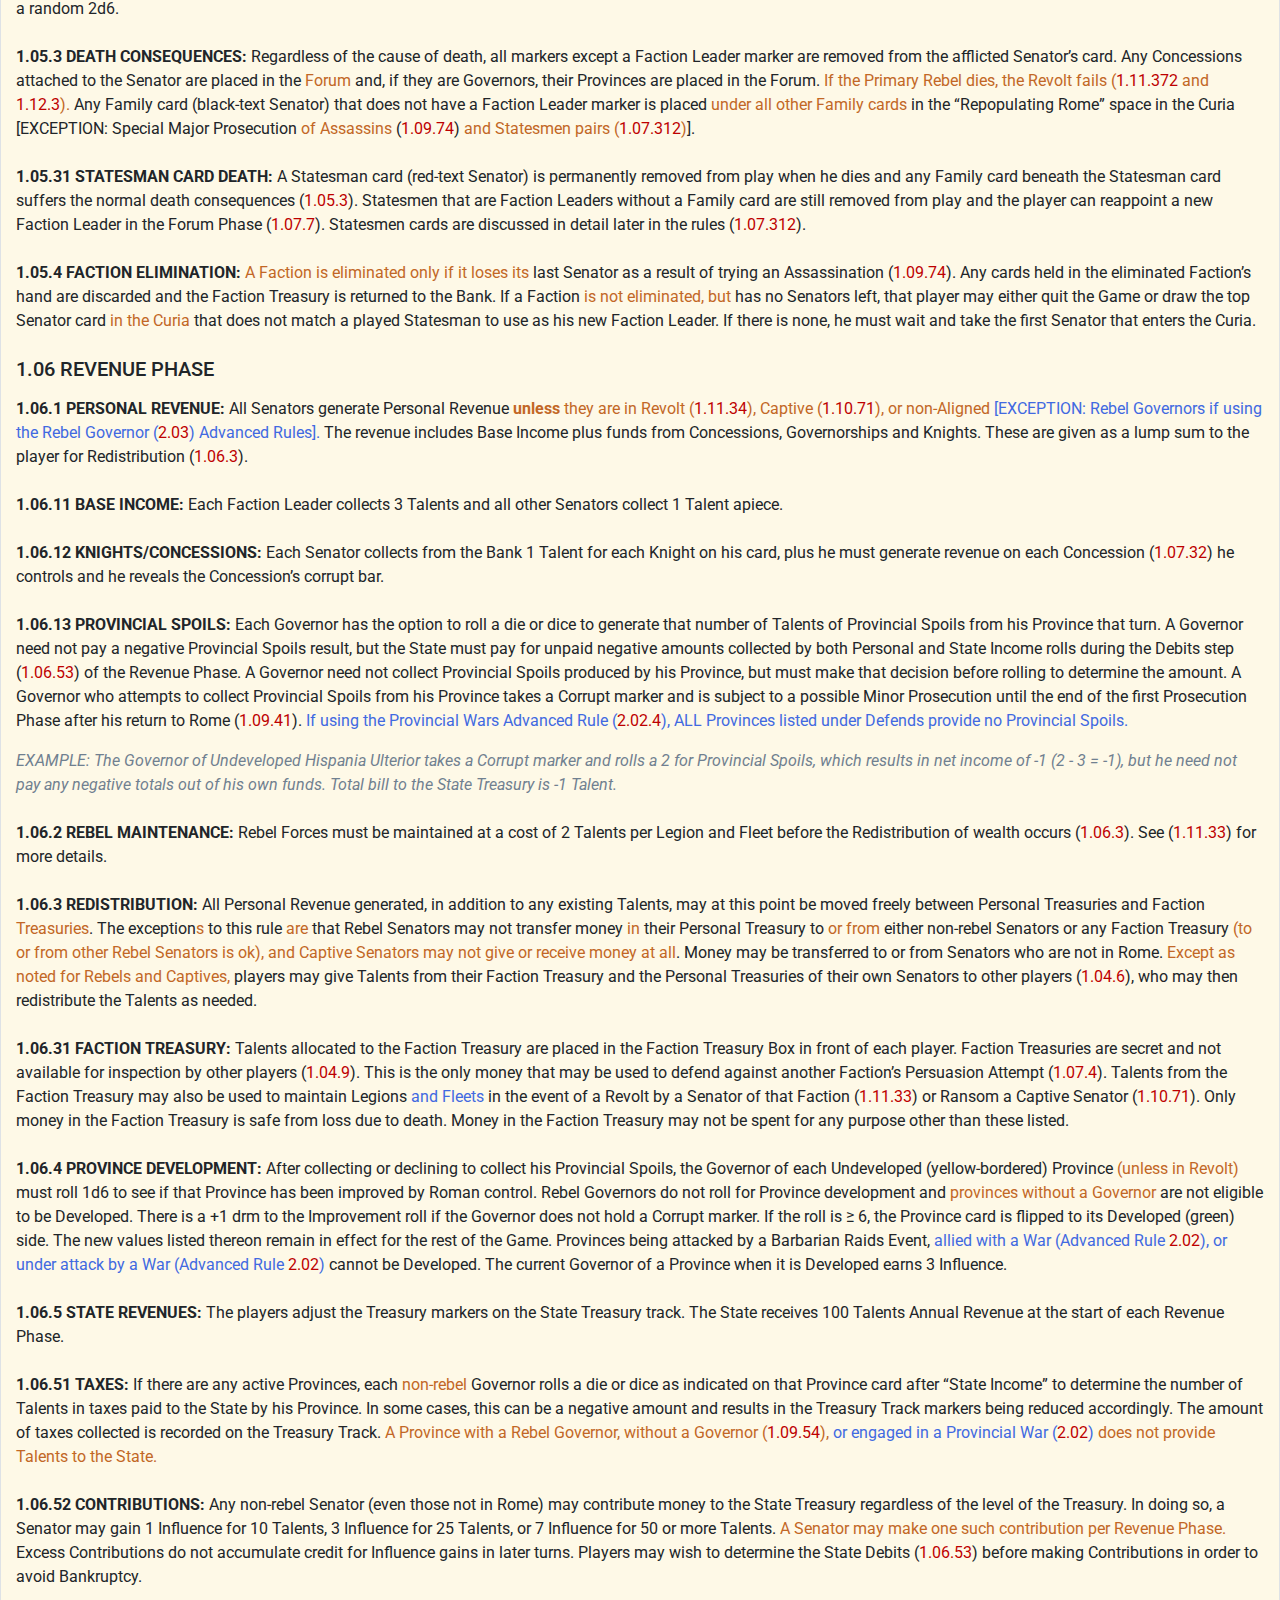
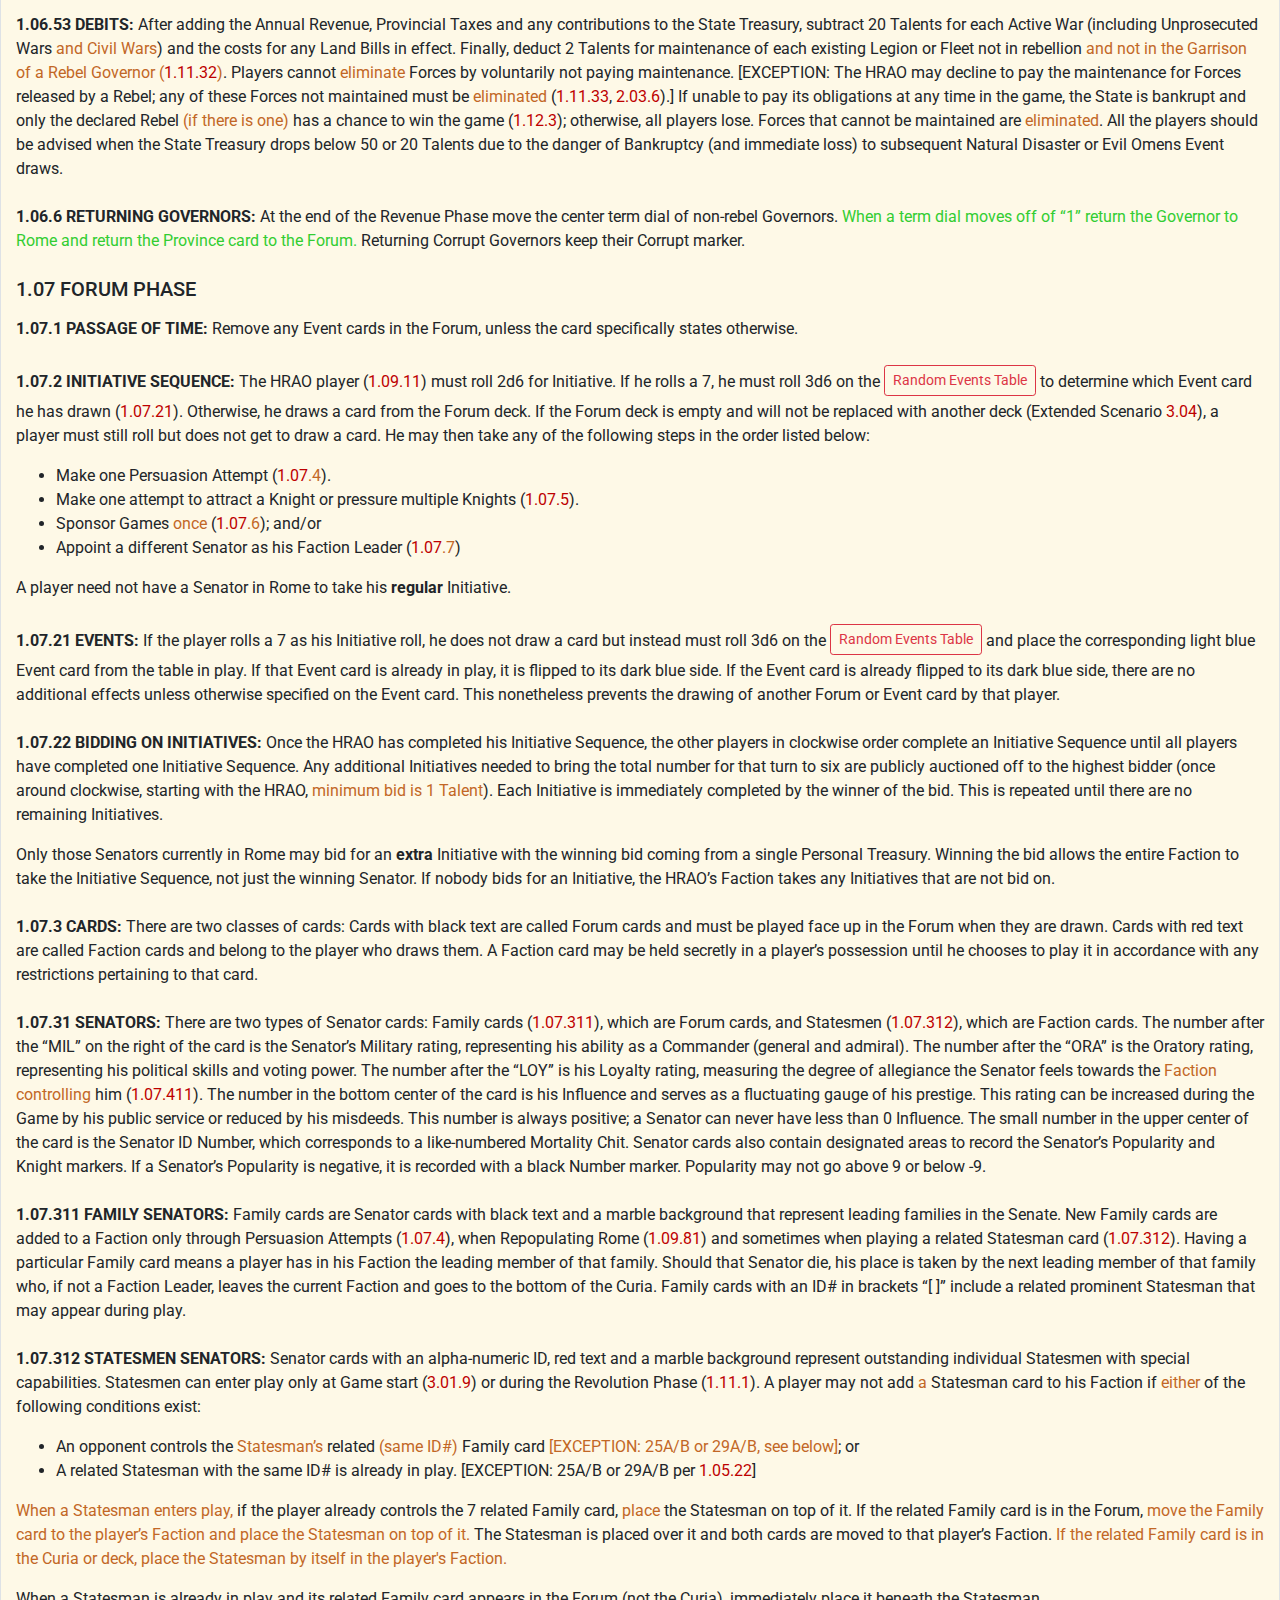
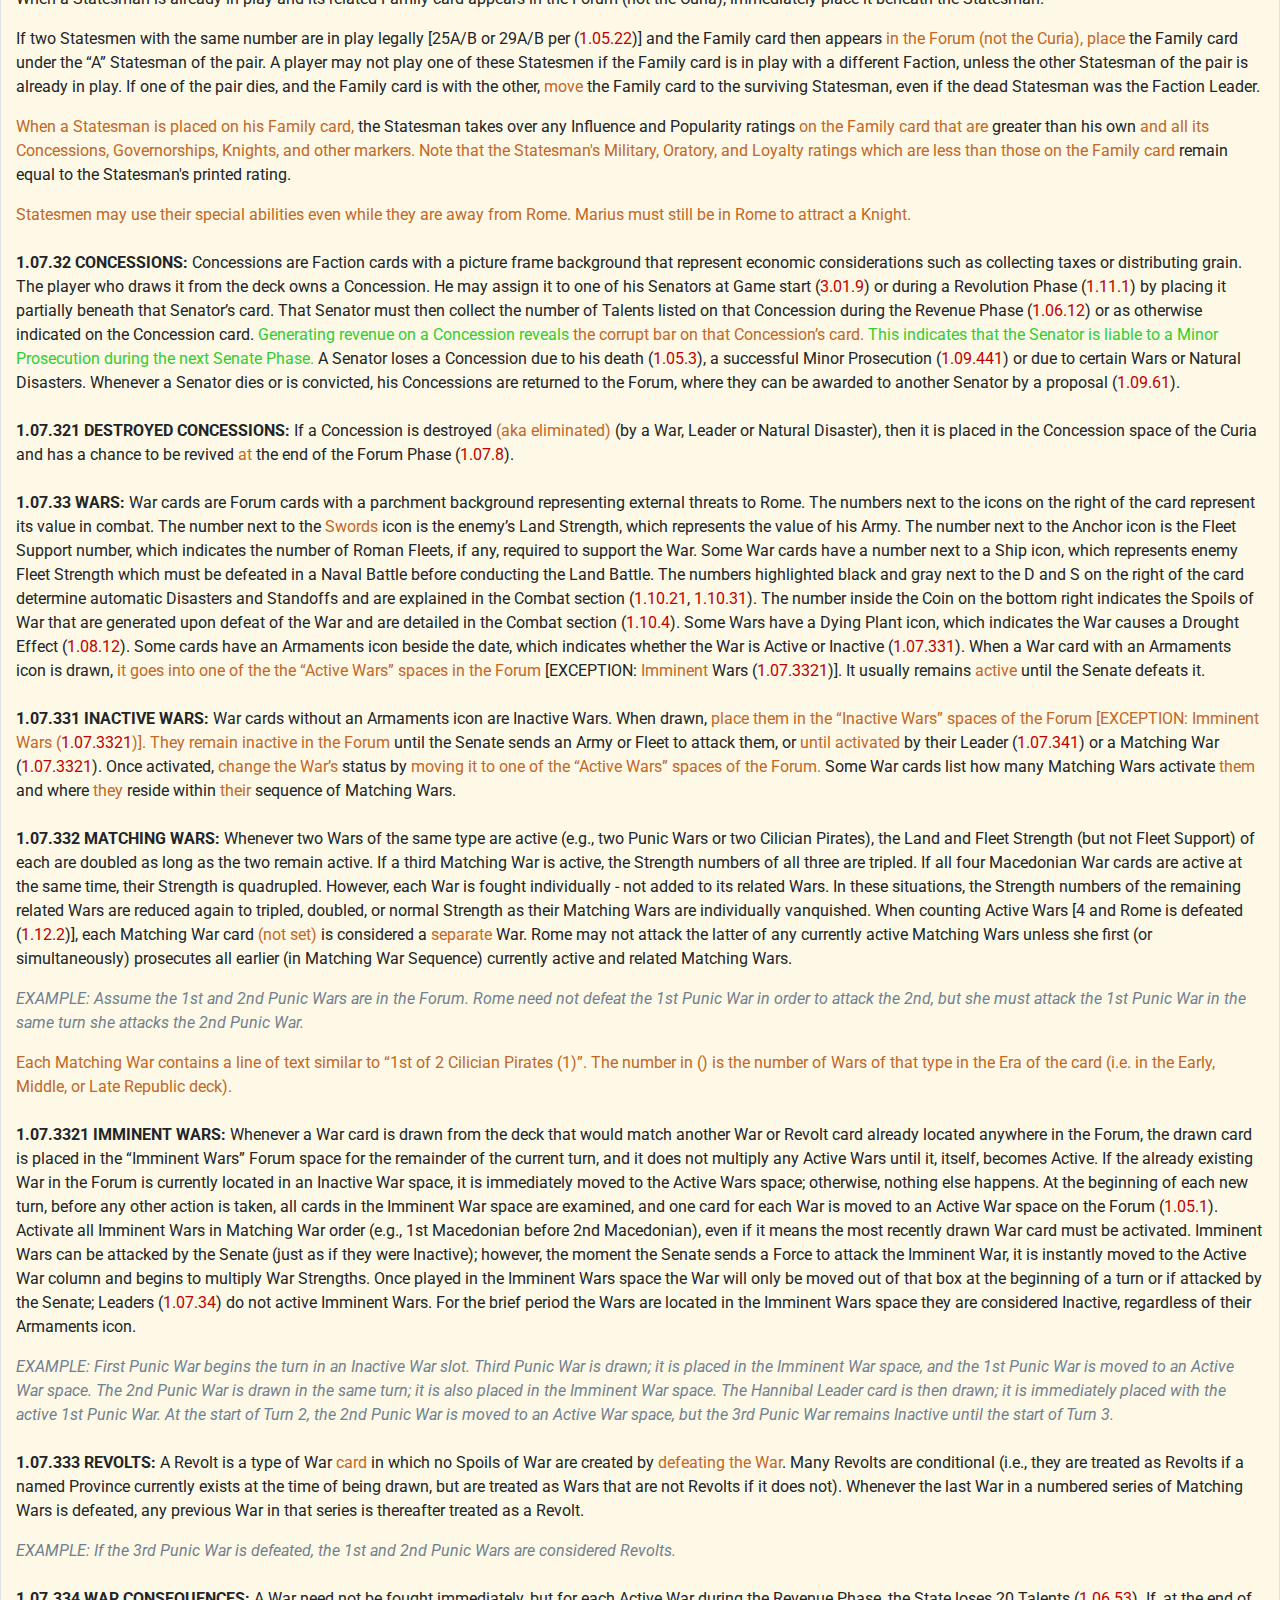
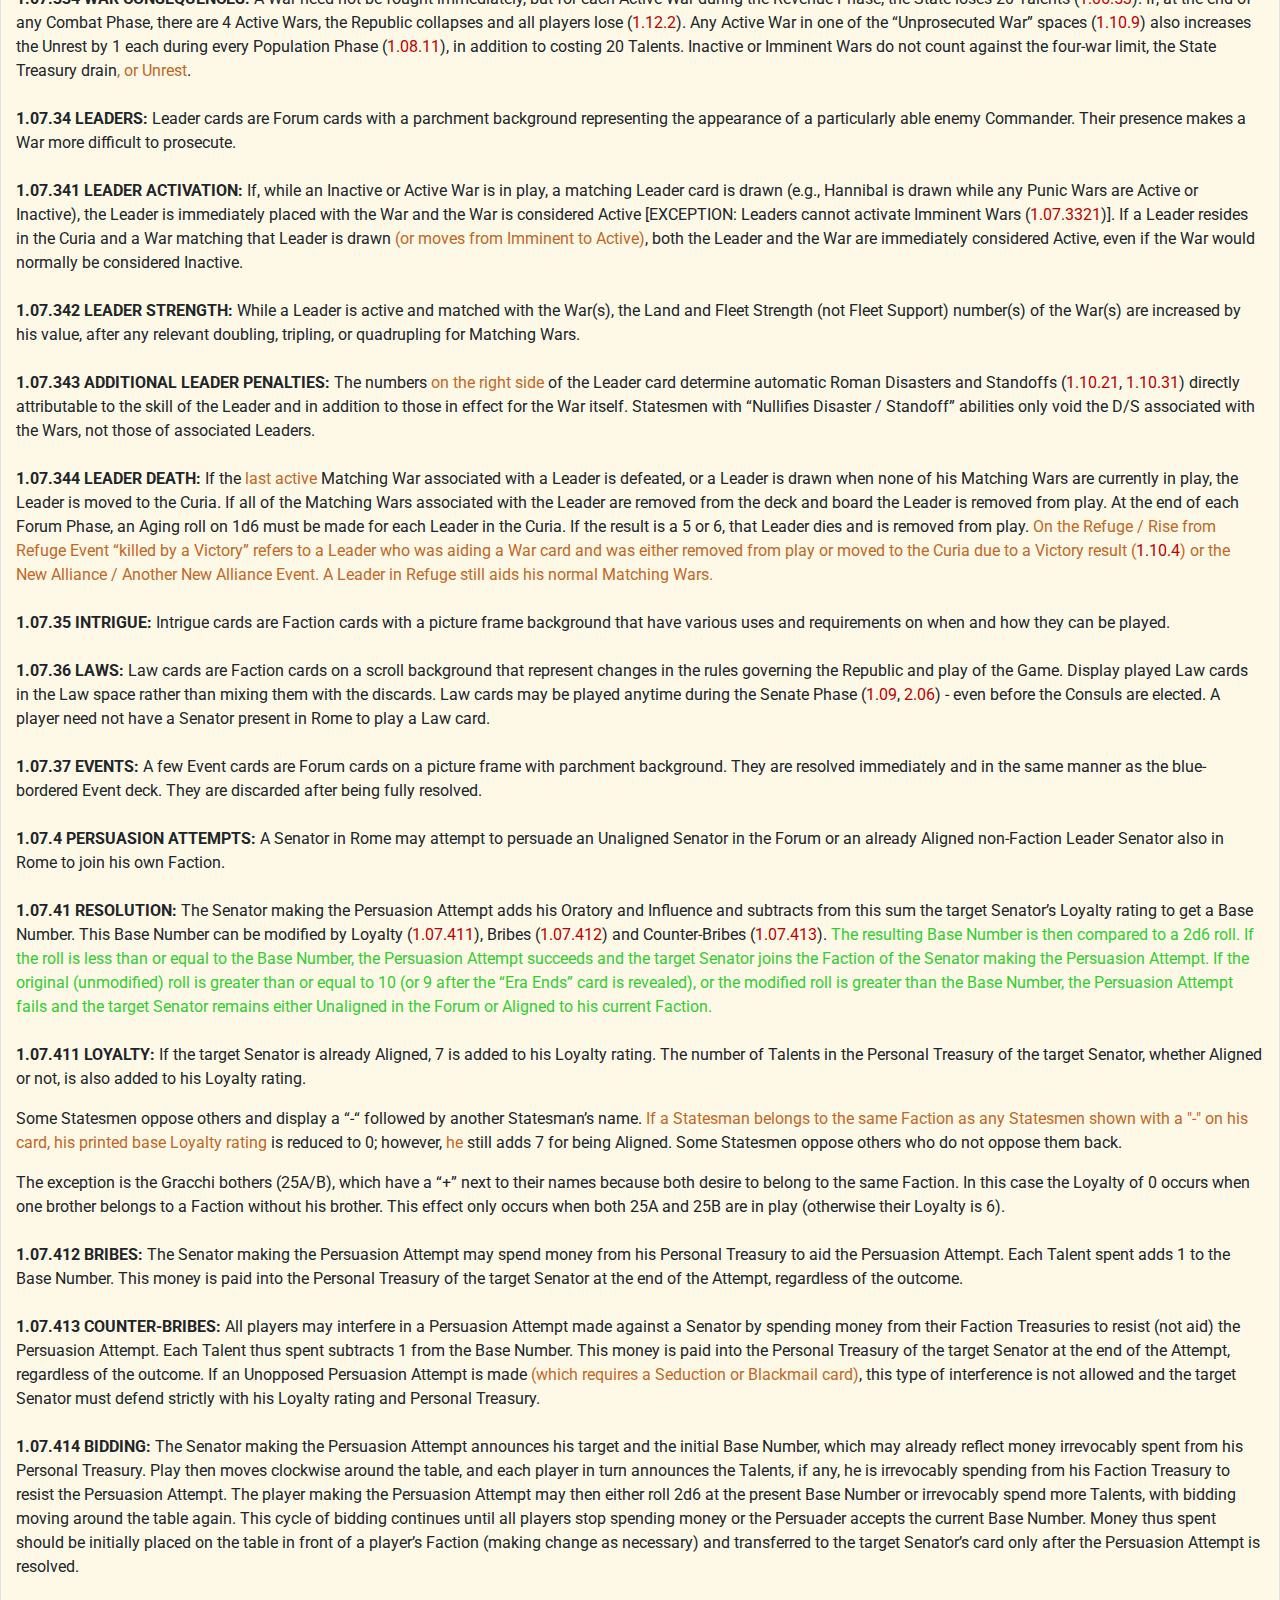
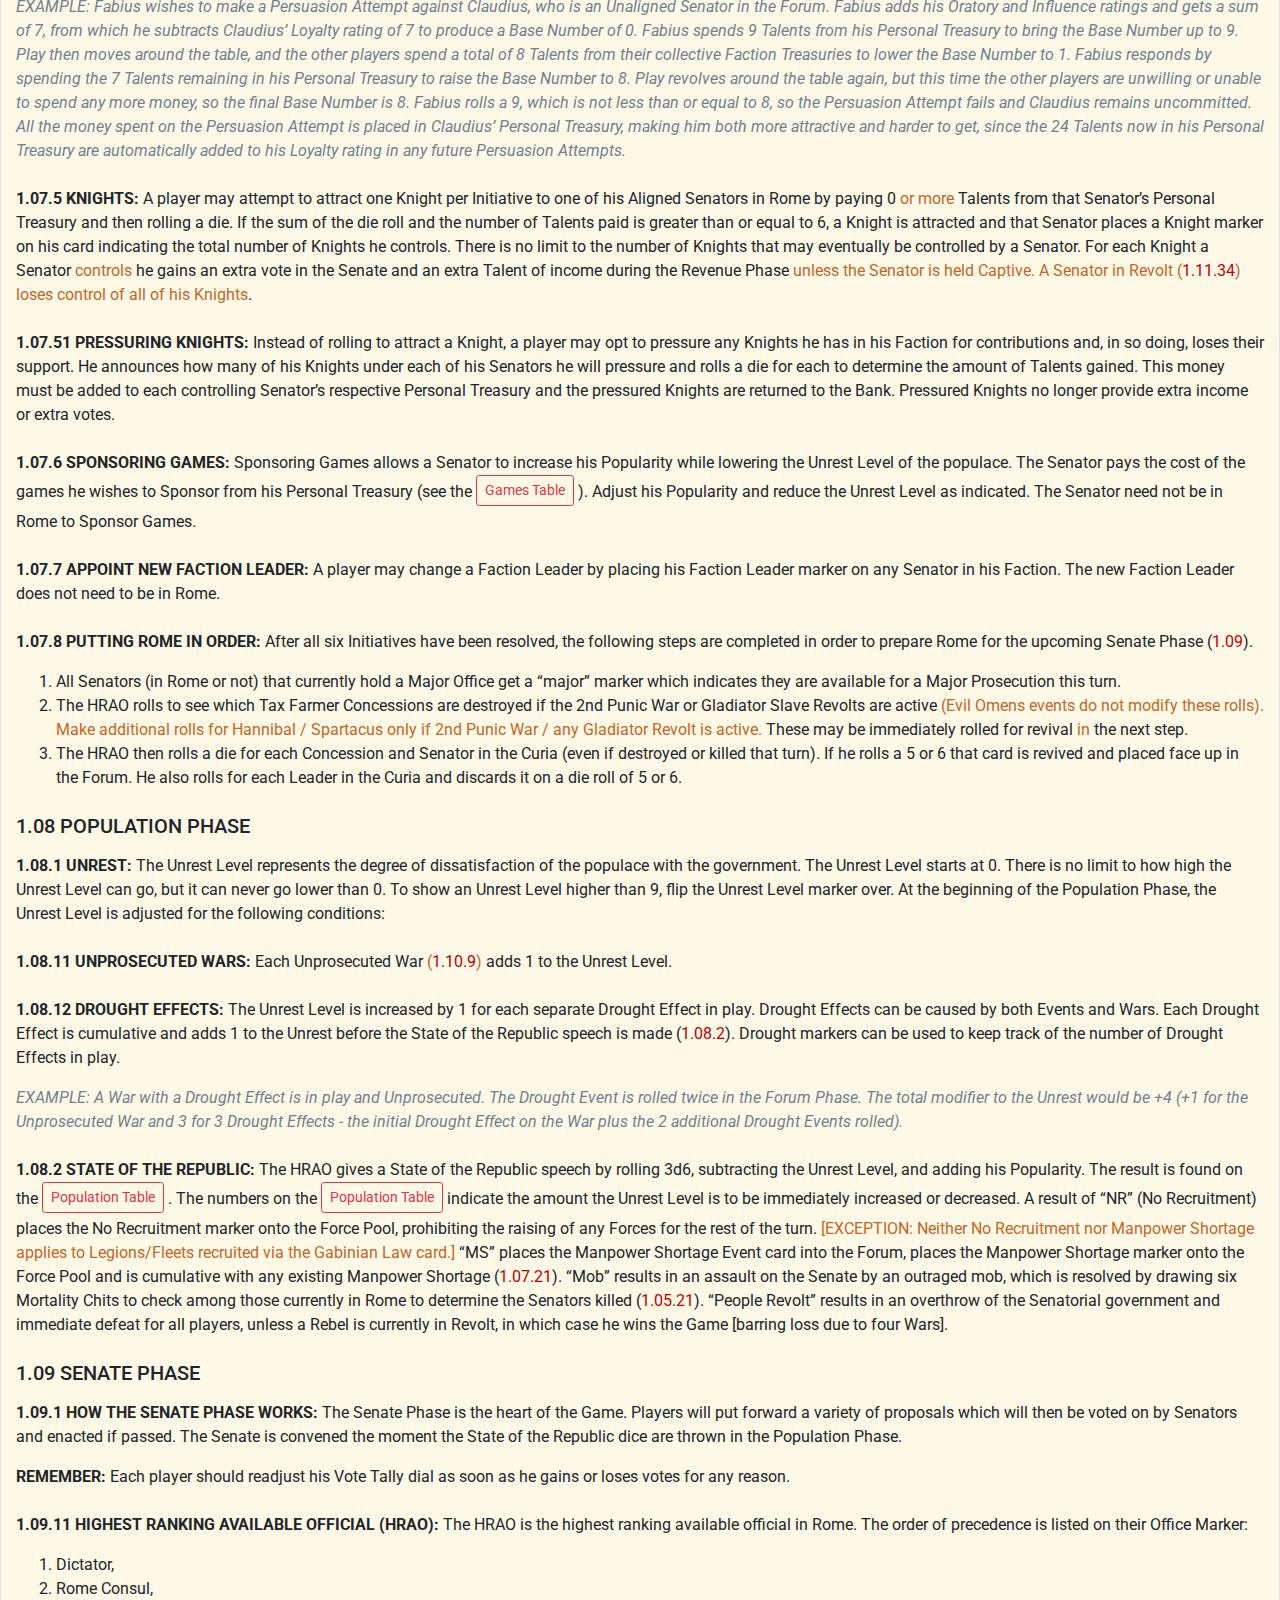
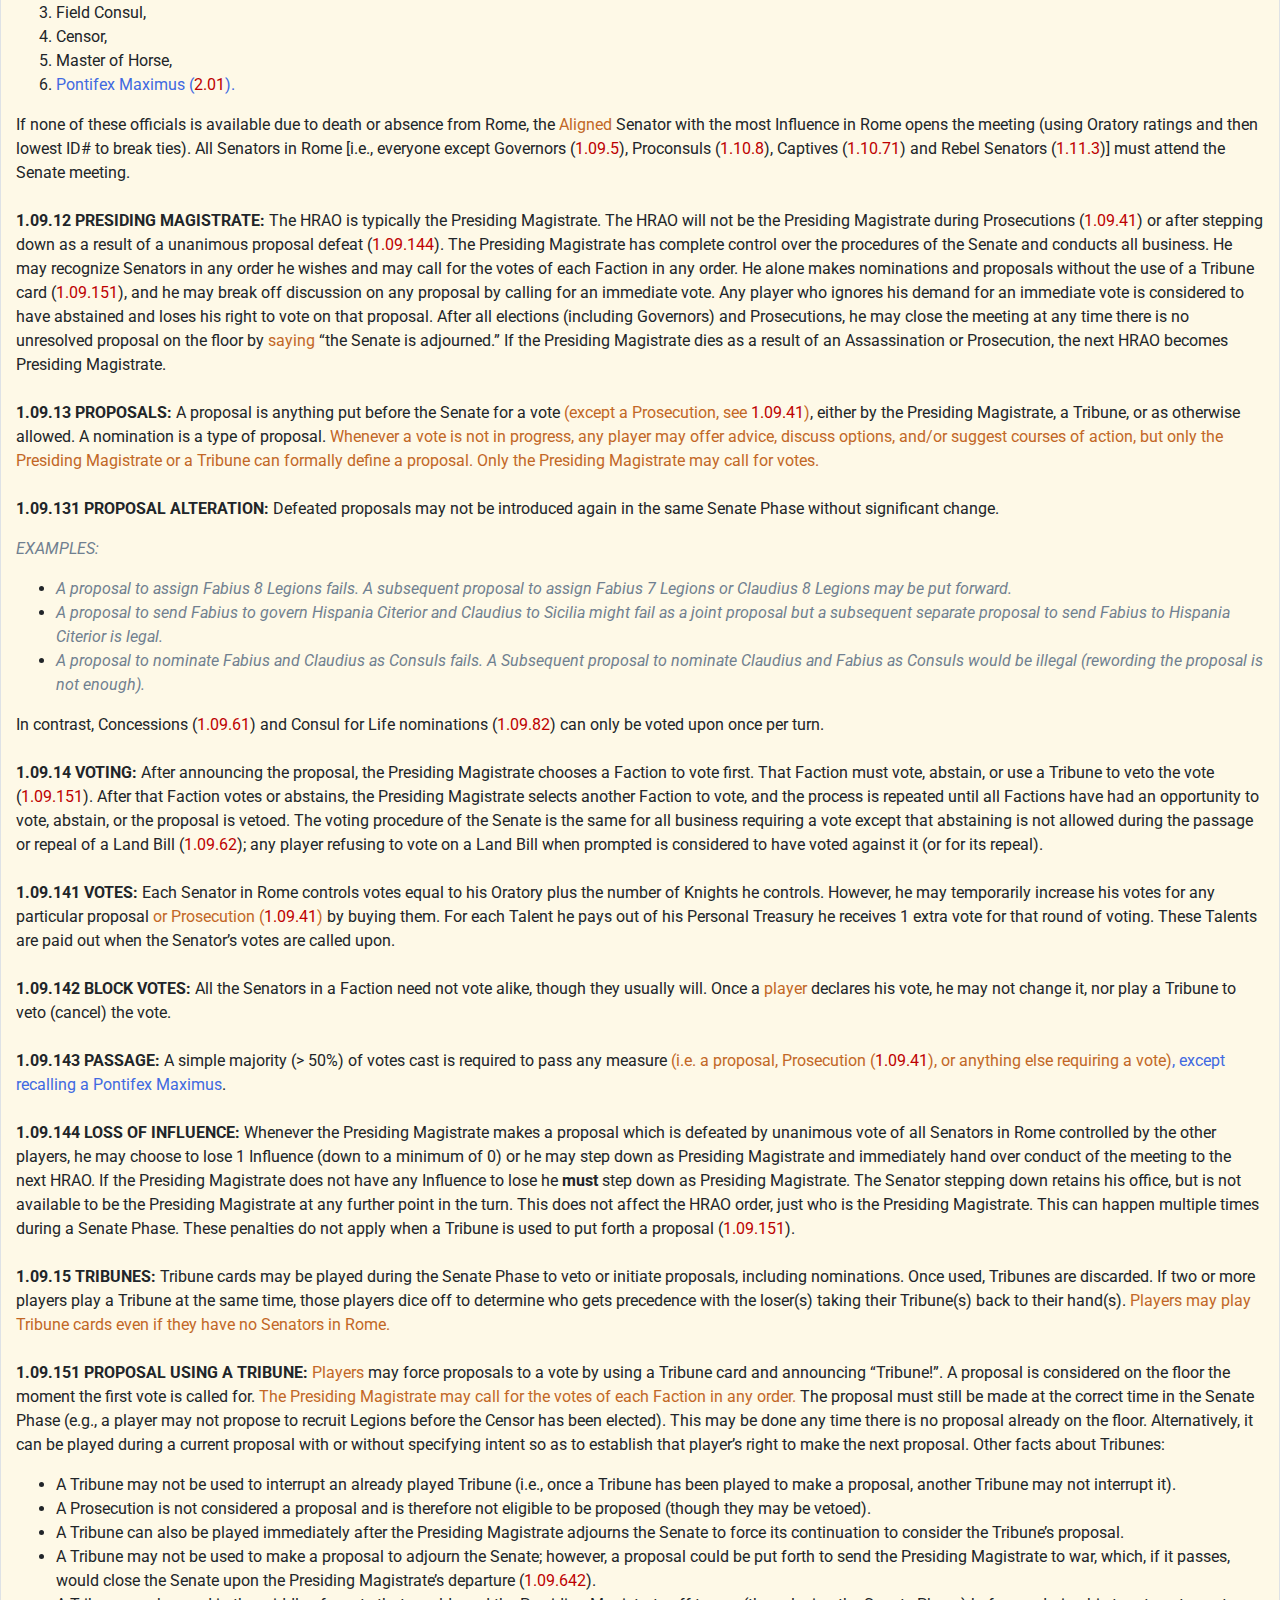
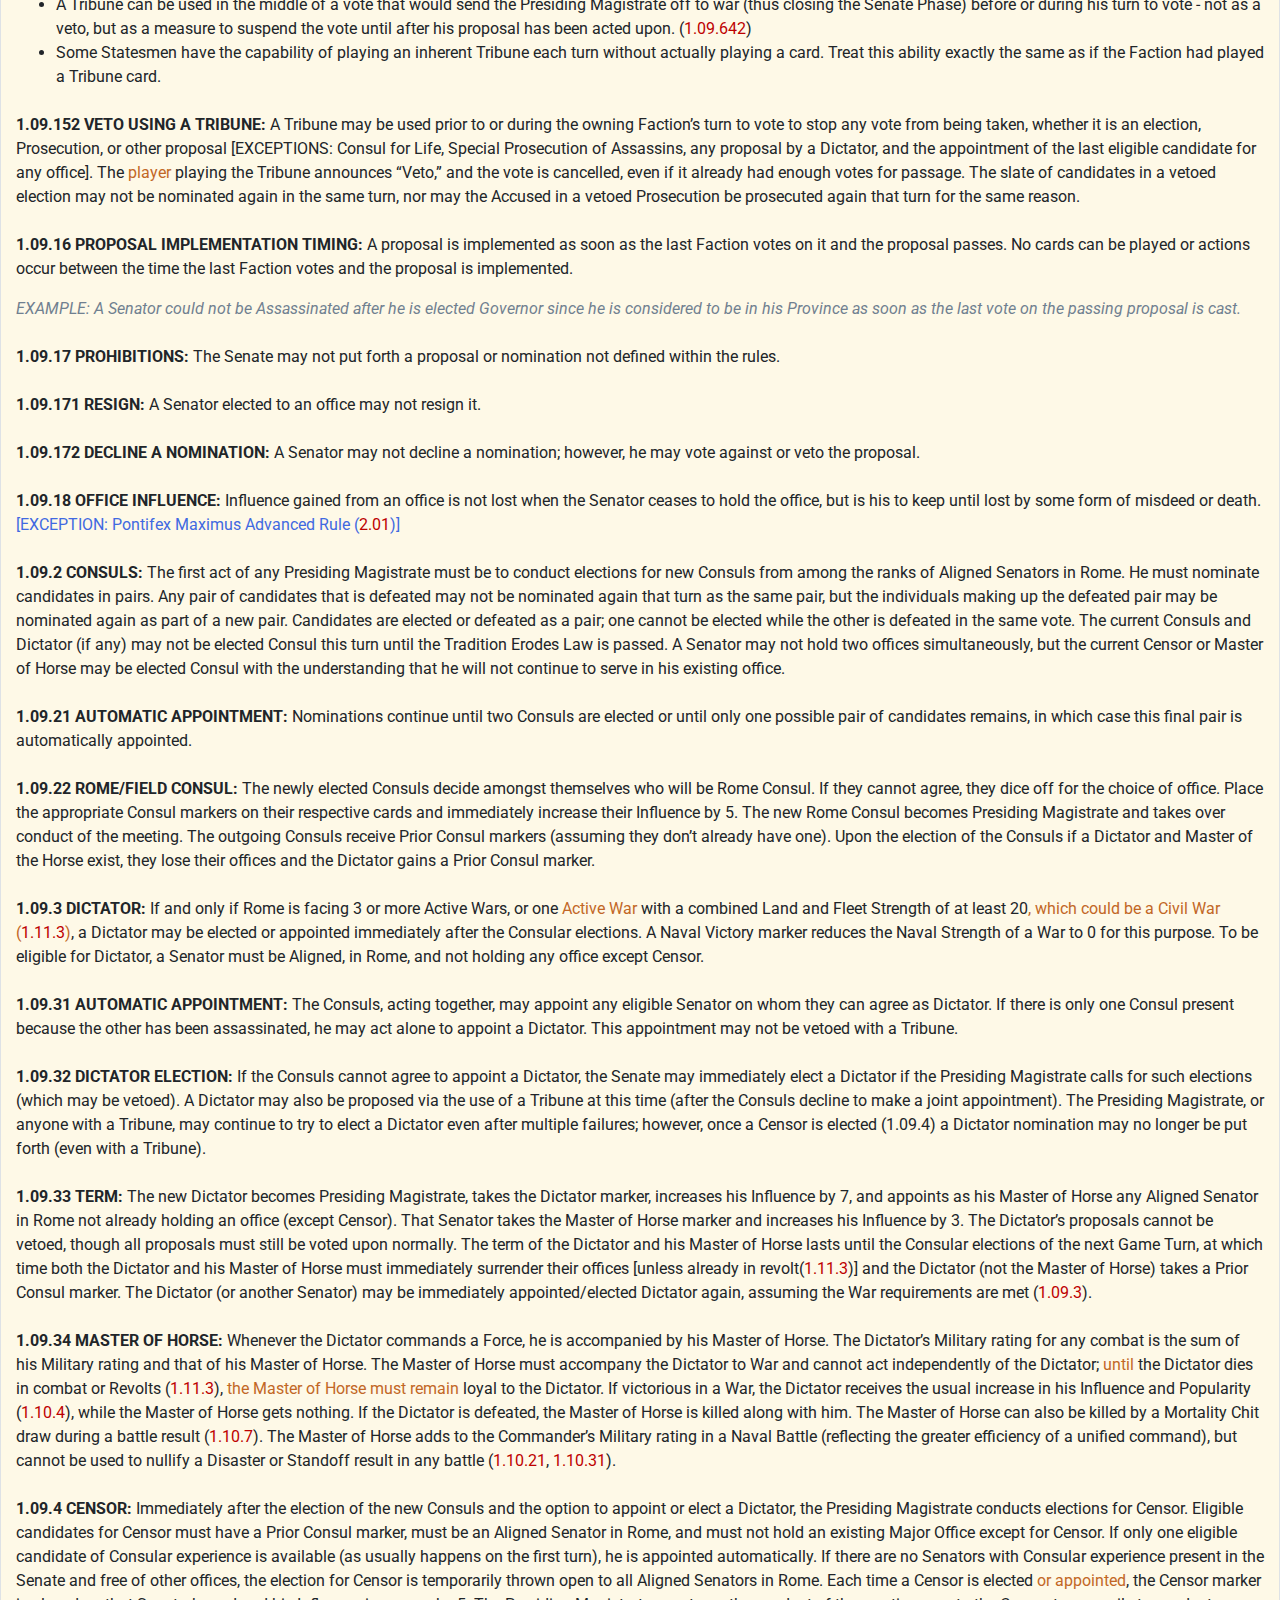
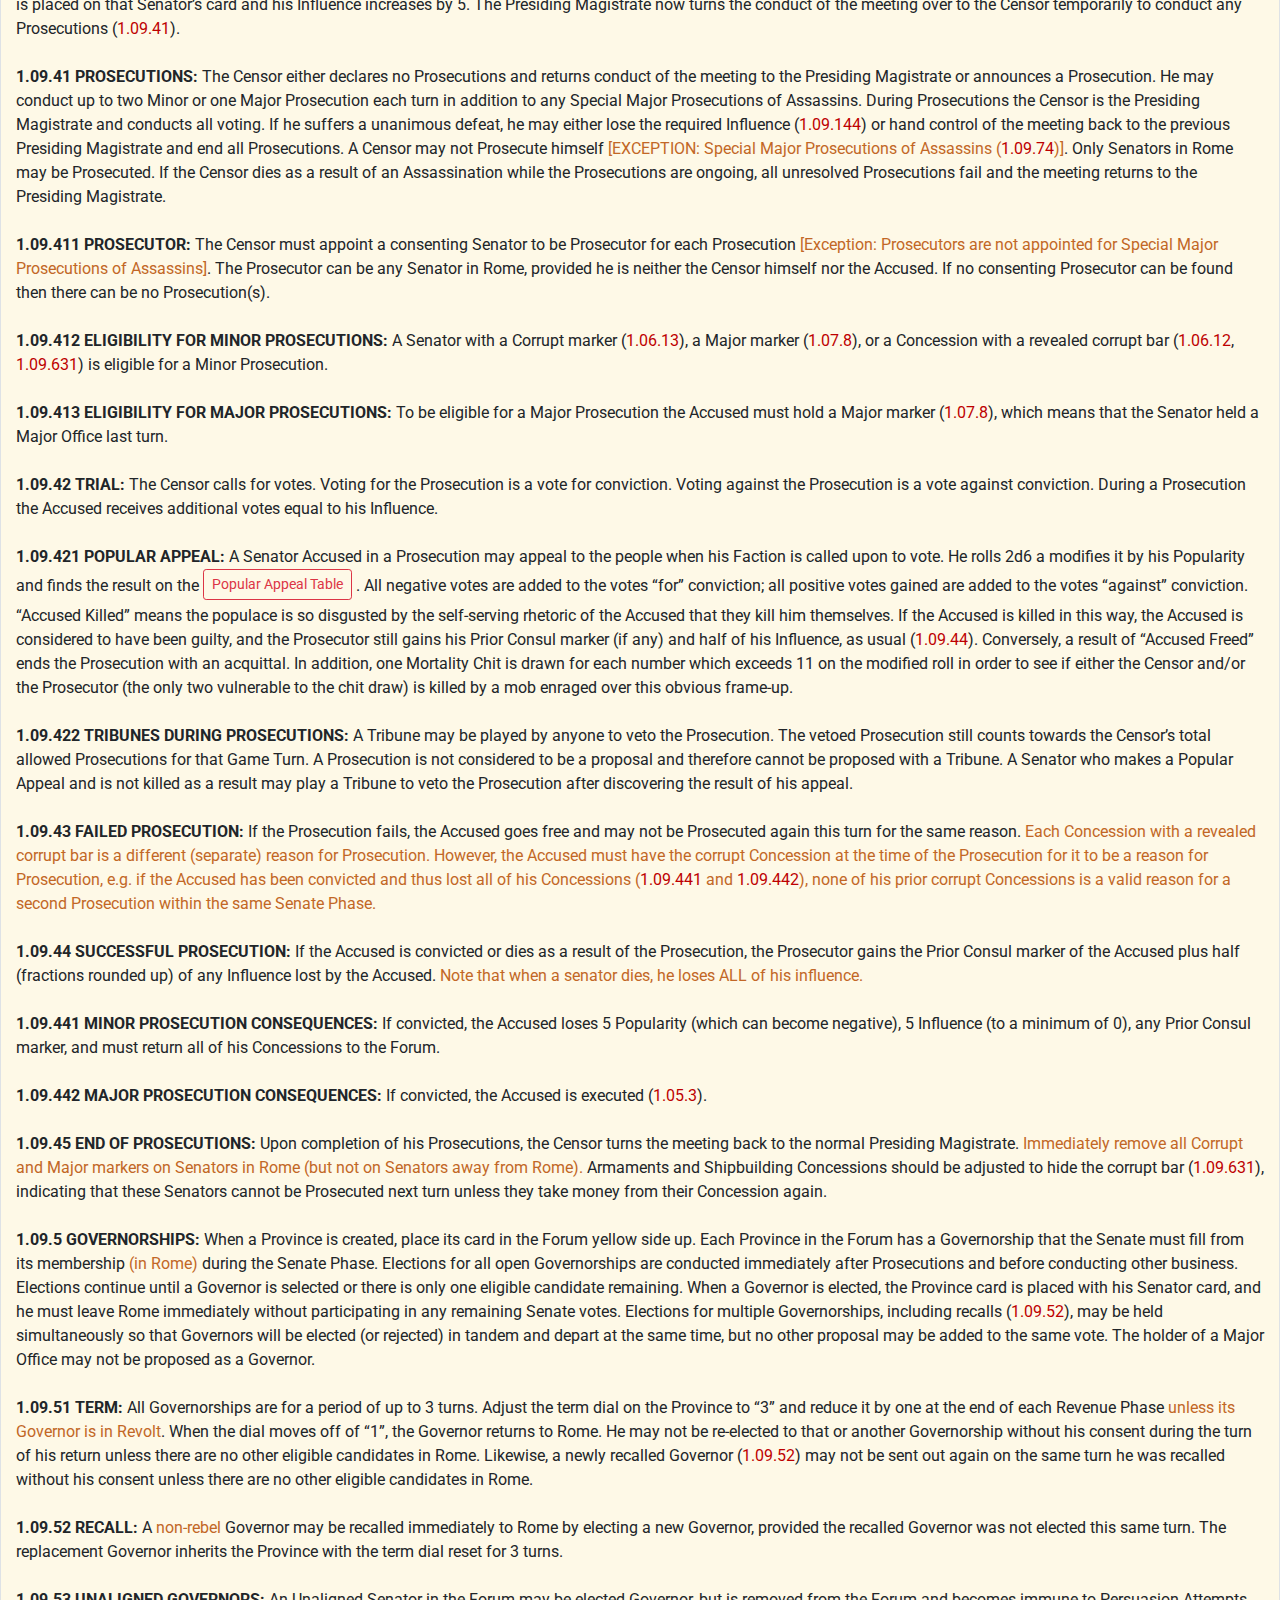
==== commit 20e25106: "Add files via upload" ====
--- a/livingrules_v106a.html
+++ b/livingrules_v106a.html
@@ -35,6 +35,7 @@
     -->
 
     <!-- Navigation Bar -->
+	<!--
     <nav class="navbar navbar-expand-sm navbar-dark sticky-top bg-danger ">
 		<div class="container">
             <a class="navbar-brand font-weight-bold pt-0" href="index.html">Home</a>
@@ -73,6 +74,7 @@
             </div>  
 		</div>
     </nav>
+	-->
 
 	<div class="container-fluid border bg-custom mb-3 shadow-sm">
         <h5 class="pt-1 text-red">Second Edition, Living Rules v1.06A</h5>
